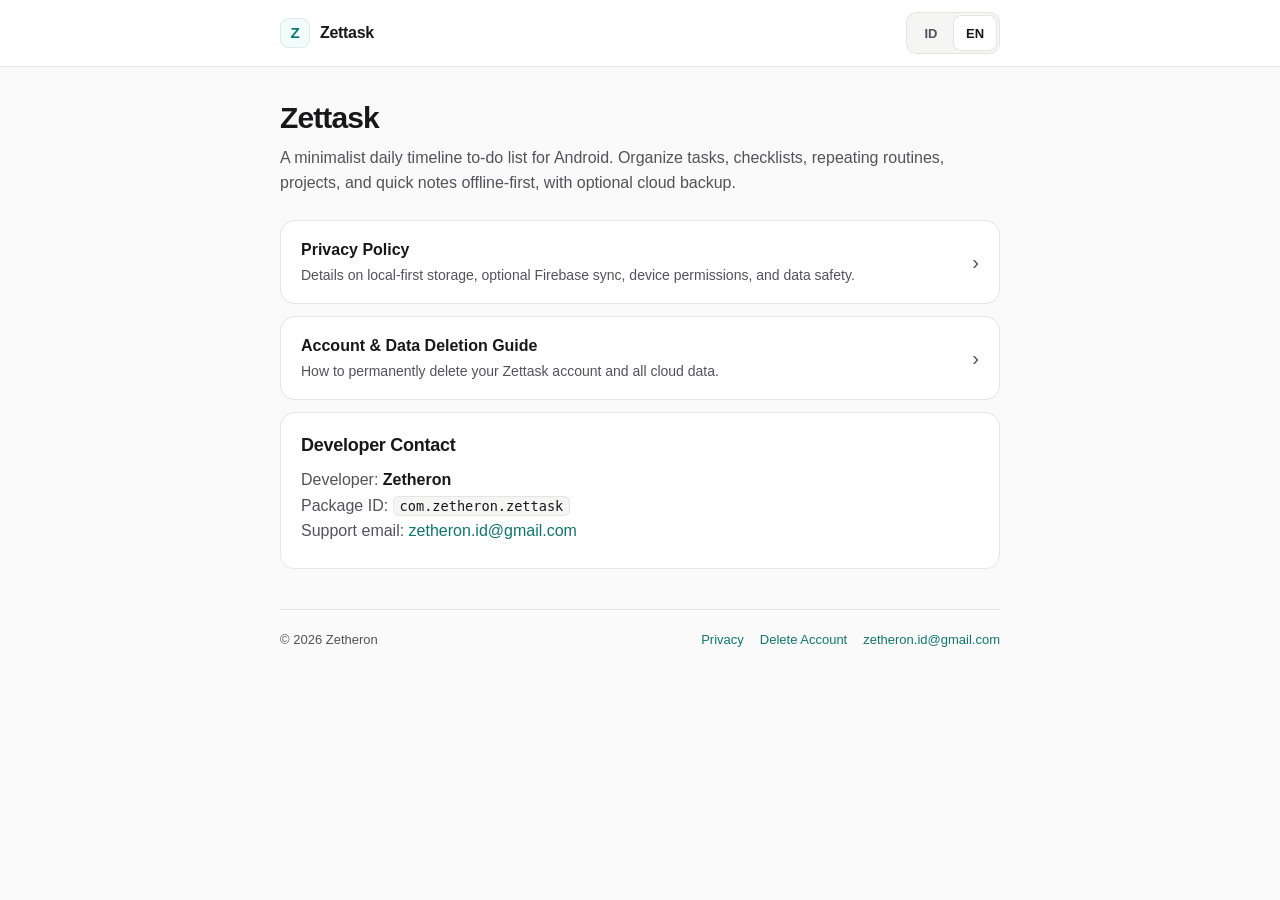
==== docs/index.html @ 87b90f9f "Release v1.0 Zettask" ====
<!DOCTYPE html>
<html lang="id" data-active-lang="id">
<head>
  <meta charset="UTF-8" />
  <meta name="viewport" content="width=device-width, initial-scale=1.0" />
  <title>Zettask — Zetheron</title>
  <meta name="description" content="Zettask by Zetheron: Minimalist daily timeline to-do list for Android. Privacy Policy and Account Deletion guide." />
  <link rel="stylesheet" href="./styles.css" />
</head>
<body>
  <header class="site-header">
    <div class="header-inner">
      <a class="brand" href="./index.html">
        <span class="brand-mark" aria-hidden="true">Z</span>
        <span>Zettask</span>
      </a>
      <div class="header-actions">
        <div class="lang-toggle" role="group" aria-label="Language">
          <button type="button" class="lang-btn" data-set-lang="id" aria-pressed="true">ID</button>
          <button type="button" class="lang-btn" data-set-lang="en" aria-pressed="false">EN</button>
        </div>
      </div>
    </div>
  </header>

  <main class="container">
    <section data-lang="id">
      <h1>Zettask</h1>
      <p class="lead">
        Aplikasi daftar tugas timeline harian yang ringkas untuk Android. Kelola jadwal, sub-tugas, rutinitas berulang, proyek, dan catatan secara offline-first, dengan cadangan cloud opsional.
      </p>

      <a class="card-link" href="./privacy-policy.html">
        <div>
          <div class="card-link-title">Kebijakan Privasi</div>
          <div class="card-link-desc">Penjelasan data lokal, akun opsional Firebase, izin perangkat, dan keamanan data.</div>
        </div>
        <span class="chevron" aria-hidden="true">&rsaquo;</span>
      </a>

      <a class="card-link" href="./delete-account.html">
        <div>
          <div class="card-link-title">Panduan Hapus Akun &amp; Data</div>
          <div class="card-link-desc">Cara menghapus akun Zettask beserta seluruh data cloud secara permanen.</div>
        </div>
        <span class="chevron" aria-hidden="true">&rsaquo;</span>
      </a>

      <div class="card">
        <h2 style="margin-top: 0;">Kontak Pengembang</h2>
        <p style="margin-bottom: 4px;">
          Pengembang: <strong>Zetheron</strong><br />
          Package ID: <code>com.zetheron.zettask</code><br />
          Email dukungan: <a href="mailto:zetheron.id@gmail.com">zetheron.id@gmail.com</a>
        </p>
      </div>
    </section>

    <section data-lang="en">
      <h1>Zettask</h1>
      <p class="lead">
        A minimalist daily timeline to-do list for Android. Organize tasks, checklists, repeating routines, projects, and quick notes offline-first, with optional cloud backup.
      </p>

      <a class="card-link" href="./privacy-policy.html">
        <div>
          <div class="card-link-title">Privacy Policy</div>
          <div class="card-link-desc">Details on local-first storage, optional Firebase sync, device permissions, and data safety.</div>
        </div>
        <span class="chevron" aria-hidden="true">&rsaquo;</span>
      </a>

      <a class="card-link" href="./delete-account.html">
        <div>
          <div class="card-link-title">Account &amp; Data Deletion Guide</div>
          <div class="card-link-desc">How to permanently delete your Zettask account and all cloud data.</div>
        </div>
        <span class="chevron" aria-hidden="true">&rsaquo;</span>
      </a>

      <div class="card">
        <h2 style="margin-top: 0;">Developer Contact</h2>
        <p style="margin-bottom: 4px;">
          Developer: <strong>Zetheron</strong><br />
          Package ID: <code>com.zetheron.zettask</code><br />
          Support email: <a href="mailto:zetheron.id@gmail.com">zetheron.id@gmail.com</a>
        </p>
      </div>
    </section>

    <footer class="site-footer">
      <span>&copy; 2026 Zetheron</span>
      <div class="footer-links">
        <a href="./privacy-policy.html"><span data-lang="id">Privasi</span><span data-lang="en">Privacy</span></a>
        <a href="./delete-account.html"><span data-lang="id">Hapus Akun</span><span data-lang="en">Delete Account</span></a>
        <a href="mailto:zetheron.id@gmail.com">zetheron.id@gmail.com</a>
      </div>
    </footer>
  </main>

  <script>
    (function () {
      var params = new URLSearchParams(window.location.search);
      var fromQuery = params.get('lang');
      var saved = null;
      try { saved = localStorage.getItem('zettask_docs_lang'); } catch (_) {}
      var browserIsEn = (navigator.language || '').toLowerCase().startsWith('en');
      var initial = (fromQuery === 'en' || fromQuery === 'id')
        ? fromQuery
        : (saved === 'en' || saved === 'id' ? saved : (browserIsEn ? 'en' : 'id'));

      function applyLang(lang) {
        document.documentElement.setAttribute('data-active-lang', lang);
        document.documentElement.setAttribute('lang', lang);
        document.querySelectorAll('[data-set-lang]').forEach(function (btn) {
          btn.setAttribute('aria-pressed', btn.getAttribute('data-set-lang') === lang ? 'true' : 'false');
        });
        try { localStorage.setItem('zettask_docs_lang', lang); } catch (_) {}
      }

      document.querySelectorAll('[data-set-lang]').forEach(function (btn) {
        btn.addEventListener('click', function () {
          applyLang(btn.getAttribute('data-set-lang'));
        });
      });

      applyLang(initial);
    })();
  </script>
</body>
</html>
---- docs/styles.css ----
:root {
  --bg: #FAFAFA;
  --surface: #FFFFFF;
  --surface-muted: #F5F5F4;
  --border: #E5E5E5;
  --text: #18181B;
  --text-secondary: #52525B;
  --accent: #0F766E;
  --accent-soft: #F0FDFA;
  --danger: #DC2626;
  --danger-soft: #FEF2F2;
  --radius: 14px;
}

@media (prefers-color-scheme: dark) {
  :root {
    --bg: #0A0A0A;
    --surface: #121212;
    --surface-muted: #18181B;
    --border: #27272A;
    --text: #FAFAFA;
    --text-secondary: #A1A1AA;
    --accent: #2DD4BF;
    --accent-soft: #042F2E;
    --danger: #F87171;
    --danger-soft: #2A1215;
  }
}

* {
  box-sizing: border-box;
}

html {
  font-size: 16px;
  -webkit-font-smoothing: antialiased;
}

body {
  margin: 0;
  background-color: var(--bg);
  color: var(--text);
  font-family: -apple-system, BlinkMacSystemFont, "Segoe UI", Roboto, "Helvetica Neue", Arial, sans-serif;
  line-height: 1.6;
}

a {
  color: var(--accent);
  text-decoration: none;
}

a:hover {
  text-decoration: underline;
}

.site-header {
  border-bottom: 1px solid var(--border);
  background-color: var(--surface);
  position: sticky;
  top: 0;
  z-index: 10;
}

.header-inner {
  max-width: 760px;
  margin: 0 auto;
  padding: 12px 20px;
  display: flex;
  align-items: center;
  justify-content: space-between;
  gap: 12px;
}

.brand {
  display: inline-flex;
  align-items: center;
  gap: 10px;
  color: var(--text);
  font-weight: 700;
  font-size: 1rem;
  letter-spacing: -0.02em;
}

.brand:hover {
  text-decoration: none;
}

.brand-mark {
  width: 30px;
  height: 30px;
  border-radius: 9px;
  background-color: var(--accent-soft);
  border: 1px solid var(--border);
  display: inline-flex;
  align-items: center;
  justify-content: center;
  color: var(--accent);
  font-weight: 800;
  font-size: 0.95rem;
}

.header-actions {
  display: flex;
  align-items: center;
  gap: 8px;
}

.lang-toggle {
  display: inline-flex;
  background-color: var(--surface-muted);
  border: 1px solid var(--border);
  border-radius: 10px;
  padding: 2px;
}

.lang-btn {
  min-width: 44px;
  min-height: 36px;
  border: 0;
  background: transparent;
  color: var(--text-secondary);
  font-size: 0.8125rem;
  font-weight: 600;
  border-radius: 8px;
  cursor: pointer;
  padding: 0 10px;
  transition: background-color 140ms ease, color 140ms ease;
}

.lang-btn[aria-pressed="true"] {
  background-color: var(--surface);
  color: var(--text);
  box-shadow: inset 0 0 0 1px var(--border);
}

.container {
  max-width: 760px;
  margin: 0 auto;
  padding: 32px 20px 64px;
}

.breadcrumb {
  display: inline-flex;
  align-items: center;
  gap: 6px;
  font-size: 0.875rem;
  color: var(--text-secondary);
  margin-bottom: 16px;
}

h1 {
  margin: 0 0 8px;
  font-size: 1.875rem;
  line-height: 1.25;
  letter-spacing: -0.03em;
  font-weight: 700;
}

h2 {
  margin: 28px 0 10px;
  font-size: 1.125rem;
  line-height: 1.35;
  letter-spacing: -0.015em;
  font-weight: 700;
}

p {
  margin: 0 0 12px;
  color: var(--text-secondary);
}

.lead {
  font-size: 1rem;
  color: var(--text-secondary);
  margin-bottom: 24px;
}

.meta-row {
  display: flex;
  flex-wrap: wrap;
  gap: 8px 16px;
  font-size: 0.8125rem;
  color: var(--text-secondary);
  margin-bottom: 24px;
  padding-bottom: 16px;
  border-bottom: 1px solid var(--border);
}

.card {
  background-color: var(--surface);
  border: 1px solid var(--border);
  border-radius: var(--radius);
  padding: 20px;
  margin-bottom: 14px;
}

.card-link {
  display: flex;
  align-items: center;
  justify-content: space-between;
  gap: 16px;
  min-height: 68px;
  background-color: var(--surface);
  border: 1px solid var(--border);
  border-radius: var(--radius);
  padding: 16px 20px;
  margin-bottom: 12px;
  color: var(--text);
  transition: border-color 140ms ease, background-color 140ms ease;
}

.card-link:hover {
  text-decoration: none;
  border-color: var(--accent);
}

.card-link-title {
  font-weight: 700;
  font-size: 1rem;
  margin-bottom: 2px;
}

.card-link-desc {
  font-size: 0.875rem;
  color: var(--text-secondary);
}

.chevron {
  color: var(--text-secondary);
  font-size: 1.25rem;
  flex-shrink: 0;
}

.notice {
  background-color: var(--surface-muted);
  border: 1px solid var(--border);
  border-radius: 12px;
  padding: 14px 16px;
  margin: 16px 0;
  font-size: 0.9rem;
  color: var(--text);
}

.notice-danger {
  background-color: var(--danger-soft);
  border-color: color-mix(in srgb, var(--danger) 35%, transparent);
}

ul,
ol {
  margin: 0 0 14px;
  padding-left: 20px;
  color: var(--text-secondary);
}

li {
  margin-bottom: 6px;
}

li strong,
p strong {
  color: var(--text);
}

code {
  font-family: ui-monospace, SFMono-Regular, Menlo, Monaco, Consolas, monospace;
  font-size: 0.85em;
  background-color: var(--surface-muted);
  border: 1px solid var(--border);
  padding: 1px 6px;
  border-radius: 6px;
  color: var(--text);
}

.table-wrap {
  overflow-x: auto;
  margin: 12px 0 16px;
  border: 1px solid var(--border);
  border-radius: 12px;
  background-color: var(--surface);
}

table {
  width: 100%;
  border-collapse: collapse;
  font-size: 0.875rem;
}

th,
td {
  text-align: left;
  padding: 12px 14px;
  border-bottom: 1px solid var(--border);
  vertical-align: top;
}

tr:last-child td {
  border-bottom: 0;
}

th {
  background-color: var(--surface-muted);
  color: var(--text);
  font-weight: 600;
}

td {
  color: var(--text-secondary);
}

.cta-button {
  display: inline-flex;
  align-items: center;
  justify-content: center;
  min-height: 48px;
  padding: 0 18px;
  border-radius: 12px;
  background-color: var(--accent);
  color: #FFFFFF;
  font-weight: 600;
  font-size: 0.9375rem;
}

@media (prefers-color-scheme: dark) {
  .cta-button {
    color: #0A0A0A;
  }
}

.cta-button:hover {
  text-decoration: none;
  opacity: 0.92;
}

.site-footer {
  margin-top: 40px;
  padding-top: 20px;
  border-top: 1px solid var(--border);
  font-size: 0.8125rem;
  color: var(--text-secondary);
  display: flex;
  flex-wrap: wrap;
  justify-content: space-between;
  gap: 8px 16px;
}

.footer-links {
  display: flex;
  gap: 16px;
}

[data-lang] {
  display: none;
}

html[data-active-lang="id"] [data-lang="id"],
html[data-active-lang="en"] [data-lang="en"] {
  display: block;
}

html[data-active-lang="id"] span[data-lang="id"],
html[data-active-lang="en"] span[data-lang="en"],
html[data-active-lang="id"] a[data-lang="id"],
html[data-active-lang="en"] a[data-lang="en"] {
  display: inline;
}

@media (max-width: 520px) {
  h1 {
    font-size: 1.55rem;
  }

  .container {
    padding: 24px 16px 48px;
  }
}
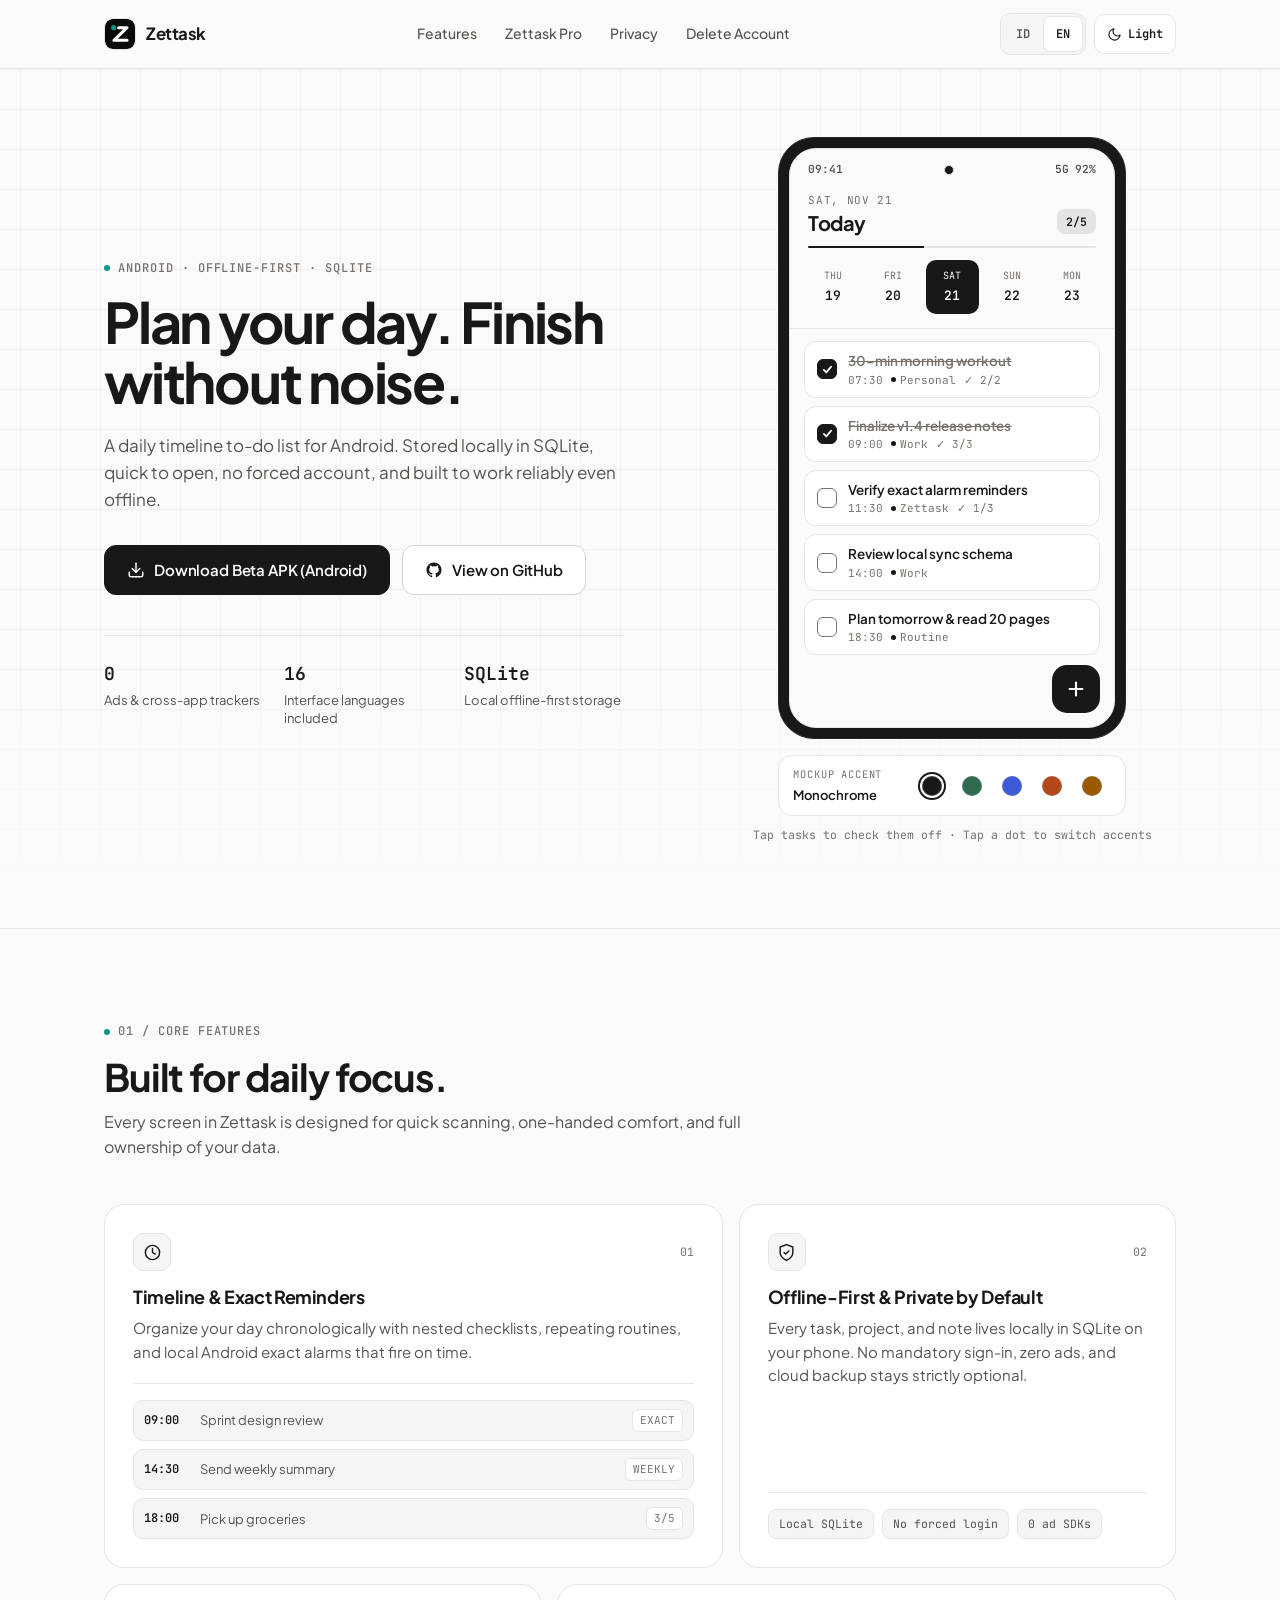
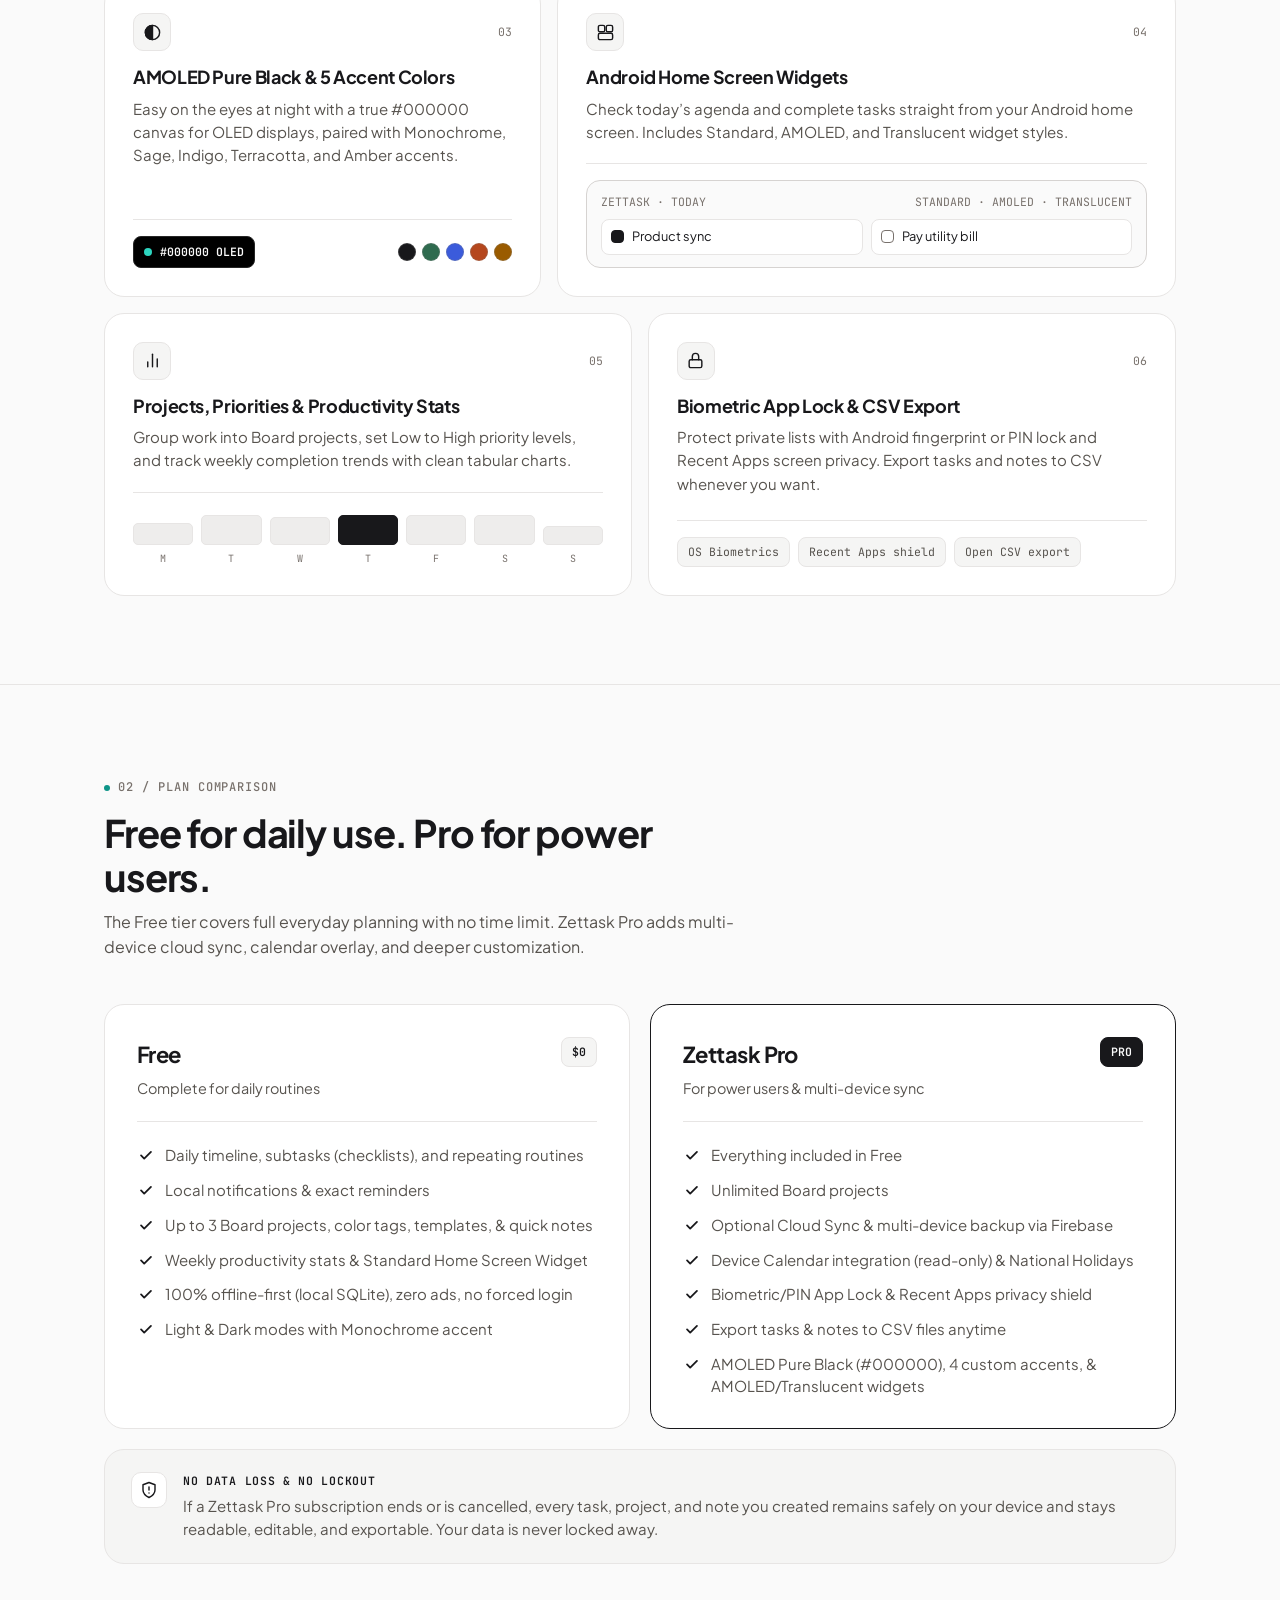
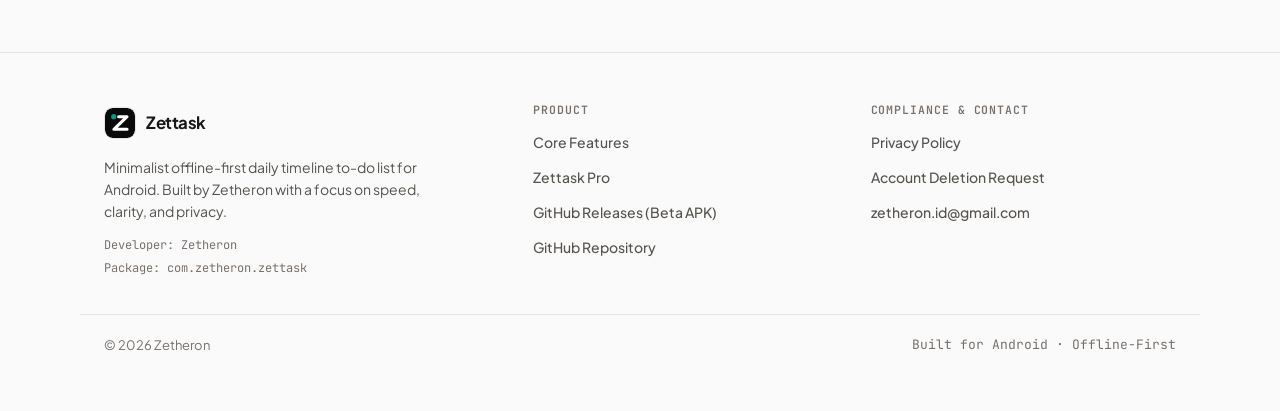
==== commit 54e8606a: "Docs: redesign Zettask GitHub Pages landing page" ====
--- a/docs/index.html
+++ b/docs/index.html
@@ -1,131 +1,629 @@
 <!DOCTYPE html>
-<html lang="id" data-active-lang="id">
+<html lang="id" data-active-lang="id" data-theme="light">
 <head>
   <meta charset="UTF-8" />
   <meta name="viewport" content="width=device-width, initial-scale=1.0" />
-  <title>Zettask — Zetheron</title>
-  <meta name="description" content="Zettask by Zetheron: Minimalist daily timeline to-do list for Android. Privacy Policy and Account Deletion guide." />
+  <title>Zettask · Daftar Tugas Timeline Harian untuk Android</title>
+  <meta name="description" content="Zettask oleh Zetheron: daftar tugas timeline harian offline-first untuk Android dengan SQLite lokal, pengingat tepat waktu, dan mode AMOLED Pure Black." />
+  <meta name="theme-color" content="#FAFAFA" />
+  <link rel="icon" type="image/svg+xml" href="data:image/svg+xml,%3Csvg xmlns='http://www.w3.org/2000/svg' viewBox='0 0 64 64'%3E%3Crect width='64' height='64' rx='16' fill='%230A0A0A'/%3E%3Ccircle cx='18.5' cy='18.5' r='5.5' fill='%230D9488'/%3E%3Cpath d='M29 18.5H47L19 45.5H47' stroke='%23FFFFFF' stroke-width='6.5' stroke-linecap='round' stroke-linejoin='round' fill='none'/%3E%3C/svg%3E" />
+  <link rel="preconnect" href="https://fonts.googleapis.com" />
+  <link rel="preconnect" href="https://fonts.gstatic.com" crossorigin />
+  <link href="https://fonts.googleapis.com/css2?family=JetBrains+Mono:wght@400;500;600&family=Plus+Jakarta+Sans:wght@400;500;600;700&display=swap" rel="stylesheet" />
+  <script>
+    (function () {
+      try {
+        var t = localStorage.getItem('zettask_docs_theme');
+        if (!t) t = window.matchMedia && window.matchMedia('(prefers-color-scheme: dark)').matches ? 'amoled' : 'light';
+        document.documentElement.setAttribute('data-theme', t === 'amoled' ? 'amoled' : 'light');
+      } catch (_) {}
+    })();
+  </script>
   <link rel="stylesheet" href="./styles.css" />
 </head>
-<body>
+<body
+  data-title-id="Zettask · Daftar Tugas Timeline Harian untuk Android"
+  data-title-en="Zettask · Minimalist Daily Timeline To-Do for Android"
+>
+  <a class="skip-link" href="#main-content">
+    <span data-lang="id">Lompat ke konten utama</span>
+    <span data-lang="en">Skip to main content</span>
+  </a>
+
   <header class="site-header">
     <div class="header-inner">
-      <a class="brand" href="./index.html">
-        <span class="brand-mark" aria-hidden="true">Z</span>
+      <a class="brand" href="./index.html" aria-label="Zettask Home">
+        <svg class="brand-logo" viewBox="0 0 64 64" fill="none" aria-hidden="true">
+          <rect width="64" height="64" rx="16" fill="#0A0A0A" />
+          <circle cx="18.5" cy="18.5" r="5.5" fill="#0D9488" />
+          <path d="M29 18.5H47L19 45.5H47" stroke="#FFFFFF" stroke-width="6.5" stroke-linecap="round" stroke-linejoin="round" />
+        </svg>
         <span>Zettask</span>
       </a>
-      <div class="header-actions">
+
+      <nav class="header-nav" aria-label="Primary navigation">
+        <a class="nav-link" href="#features">
+          <span data-lang="id">Fitur</span>
+          <span data-lang="en">Features</span>
+        </a>
+        <a class="nav-link" href="#pro">Zettask Pro</a>
+        <a class="nav-link" href="./privacy-policy.html">
+          <span data-lang="id">Privasi</span>
+          <span data-lang="en">Privacy</span>
+        </a>
+        <a class="nav-link" href="./delete-account.html">
+          <span data-lang="id">Hapus Akun</span>
+          <span data-lang="en">Delete Account</span>
+        </a>
+      </nav>
+
+      <div class="header-controls">
         <div class="lang-toggle" role="group" aria-label="Language">
           <button type="button" class="lang-btn" data-set-lang="id" aria-pressed="true">ID</button>
           <button type="button" class="lang-btn" data-set-lang="en" aria-pressed="false">EN</button>
         </div>
+        <button type="button" class="theme-btn" data-theme-toggle aria-pressed="false" aria-label="Ganti ke tema AMOLED Pure Black">
+          <svg class="theme-icon theme-icon-moon" viewBox="0 0 24 24" fill="none" stroke="currentColor" stroke-width="1.8" stroke-linecap="round" stroke-linejoin="round" aria-hidden="true">
+            <path d="M21 12.79A9 9 0 1 1 11.21 3a7 7 0 0 0 9.79 9.79z" />
+          </svg>
+          <svg class="theme-icon theme-icon-sun" viewBox="0 0 24 24" fill="none" stroke="currentColor" stroke-width="1.8" stroke-linecap="round" stroke-linejoin="round" aria-hidden="true">
+            <circle cx="12" cy="12" r="4" />
+            <path d="M12 2v2M12 20v2M4.93 4.93l1.41 1.41M17.66 17.66l1.41 1.41M2 12h2M20 12h2M6.34 17.66l-1.41 1.41M19.07 4.93l-1.41 1.41" />
+          </svg>
+          <span class="theme-label">Light</span>
+        </button>
       </div>
     </div>
   </header>
 
-  <main class="container">
-    <section data-lang="id">
-      <h1>Zettask</h1>
-      <p class="lead">
-        Aplikasi daftar tugas timeline harian yang ringkas untuk Android. Kelola jadwal, sub-tugas, rutinitas berulang, proyek, dan catatan secara offline-first, dengan cadangan cloud opsional.
-      </p>
-
-      <a class="card-link" href="./privacy-policy.html">
-        <div>
-          <div class="card-link-title">Kebijakan Privasi</div>
-          <div class="card-link-desc">Penjelasan data lokal, akun opsional Firebase, izin perangkat, dan keamanan data.</div>
-        </div>
-        <span class="chevron" aria-hidden="true">&rsaquo;</span>
-      </a>
-
-      <a class="card-link" href="./delete-account.html">
-        <div>
-          <div class="card-link-title">Panduan Hapus Akun &amp; Data</div>
-          <div class="card-link-desc">Cara menghapus akun Zettask beserta seluruh data cloud secara permanen.</div>
-        </div>
-        <span class="chevron" aria-hidden="true">&rsaquo;</span>
-      </a>
-
-      <div class="card">
-        <h2 style="margin-top: 0;">Kontak Pengembang</h2>
-        <p style="margin-bottom: 4px;">
-          Pengembang: <strong>Zetheron</strong><br />
-          Package ID: <code>com.zetheron.zettask</code><br />
-          Email dukungan: <a href="mailto:zetheron.id@gmail.com">zetheron.id@gmail.com</a>
-        </p>
+  <main id="main-content">
+    <!-- HERO SECTION -->
+    <section class="hero-band">
+      <div class="page-wrap">
+        <div class="hero-grid">
+          <div class="hero-copy">
+            <div class="kicker">
+              <span class="kicker-dot" aria-hidden="true"></span>
+              <span data-i18n="heroKicker">ANDROID · OFFLINE-FIRST · SQLITE</span>
+            </div>
+
+            <h1 class="hero-title" data-i18n="heroTitle">Catat hari Anda. Selesaikan tanpa distraksi.</h1>
+
+            <p class="hero-lead" data-i18n="heroLead">
+              Daftar tugas timeline harian yang ringkas untuk Android. Berjalan lokal di perangkat dengan SQLite, cepat dibuka, tanpa paksaan login, dan siap dipakai bahkan saat offline.
+            </p>
+
+            <div class="hero-actions">
+              <a
+                class="btn btn-primary"
+                href="https://github.com/Zetheron/Zettask/releases/latest"
+                target="_blank"
+                rel="noopener noreferrer"
+              >
+                <svg width="18" height="18" viewBox="0 0 24 24" fill="none" stroke="currentColor" stroke-width="2" stroke-linecap="round" stroke-linejoin="round" aria-hidden="true">
+                  <path d="M21 15v4a2 2 0 0 1-2 2H5a2 2 0 0 1-2-2v-4" />
+                  <polyline points="7 10 12 15 17 10" />
+                  <line x1="12" y1="15" x2="12" y2="3" />
+                </svg>
+                <span data-i18n="ctaDownload">Unduh APK Beta (Android)</span>
+              </a>
+
+              <a
+                class="btn btn-secondary"
+                href="https://github.com/Zetheron/Zettask"
+                target="_blank"
+                rel="noopener noreferrer"
+              >
+                <svg width="18" height="18" viewBox="0 0 24 24" fill="currentColor" aria-hidden="true">
+                  <path fill-rule="evenodd" clip-rule="evenodd" d="M12 2C6.477 2 2 6.484 2 12.017c0 4.425 2.865 8.18 6.839 9.504.5.092.682-.217.682-.483 0-.237-.008-.868-.013-1.703-2.782.605-3.369-1.343-3.369-1.343-.454-1.158-1.11-1.466-1.11-1.466-.908-.62.069-.608.069-.608 1.003.07 1.53 1.032 1.53 1.032.892 1.53 2.341 1.088 2.91.832.092-.647.35-1.088.636-1.338-2.22-.253-4.555-1.113-4.555-4.951 0-1.093.39-1.988 1.029-2.688-.103-.253-.446-1.272.098-2.65 0 0 .84-.27 2.75 1.026A9.564 9.564 0 0 1 12 6.844a9.59 9.59 0 0 1 2.504.337c1.909-1.296 2.747-1.027 2.747-1.027.546 1.379.202 2.398.1 2.651.64.7 1.028 1.595 1.028 2.688 0 3.848-2.339 4.695-4.566 4.943.359.309.678.92.678 1.855 0 1.338-.012 2.419-.012 2.747 0 .268.18.58.688.482A10.02 10.02 0 0 0 22 12.017C22 6.484 17.522 2 12 2z" />
+                </svg>
+                <span data-i18n="ctaGithub">Lihat di GitHub</span>
+              </a>
+            </div>
+
+            <div class="hero-specs">
+              <div>
+                <div class="spec-value">0</div>
+                <div class="spec-label" data-i18n="specAdsLabel">Iklan &amp; pelacak lintas aplikasi</div>
+              </div>
+              <div>
+                <div class="spec-value">16</div>
+                <div class="spec-label" data-i18n="specLangLabel">Bahasa antarmuka tersedia</div>
+              </div>
+              <div>
+                <div class="spec-value">SQLite</div>
+                <div class="spec-label" data-i18n="specDbLabel">Penyimpanan lokal offline-first</div>
+              </div>
+            </div>
+          </div>
+
+          <!-- INTERACTIVE CSS PHONE MOCKUP -->
+          <div class="phone-demo" data-mockup-accent="monochrome">
+            <div class="phone-frame" aria-label="Interactive Zettask Android preview">
+              <div class="phone-screen">
+                <div class="phone-statusbar" aria-hidden="true">
+                  <span>09:41</span>
+                  <span class="phone-camera"></span>
+                  <span class="phone-status-icons">
+                    <span>5G</span>
+                    <span>92%</span>
+                  </span>
+                </div>
+
+                <div class="phone-app-header">
+                  <div>
+                    <div class="phone-date-eyebrow" data-i18n="phoneDateEyebrow">SAB, 21 NOV</div>
+                    <div class="phone-day-title" data-i18n="phoneDayTitle">Hari Ini</div>
+                  </div>
+                  <div class="phone-progress-pill" id="mock-progress-pill" aria-live="polite">2/5</div>
+                </div>
+
+                <div class="phone-progress-track" aria-hidden="true">
+                  <div class="phone-progress-fill" id="mock-progress-fill"></div>
+                </div>
+
+                <div class="phone-date-strip" aria-hidden="true">
+                  <div class="date-chip">
+                    <span class="date-chip-day">THU</span>
+                    <span class="date-chip-num">19</span>
+                  </div>
+                  <div class="date-chip">
+                    <span class="date-chip-day">FRI</span>
+                    <span class="date-chip-num">20</span>
+                  </div>
+                  <div class="date-chip is-today">
+                    <span class="date-chip-day">SAT</span>
+                    <span class="date-chip-num">21</span>
+                  </div>
+                  <div class="date-chip">
+                    <span class="date-chip-day">SUN</span>
+                    <span class="date-chip-num">22</span>
+                  </div>
+                  <div class="date-chip">
+                    <span class="date-chip-day">MON</span>
+                    <span class="date-chip-num">23</span>
+                  </div>
+                </div>
+
+                <ul class="phone-timeline" id="mock-task-list" aria-label="Demo checklist"></ul>
+
+                <form class="mock-quick-add" id="mock-quick-add" hidden>
+                  <input
+                    id="mock-quick-input"
+                    class="mock-quick-input"
+                    type="text"
+                    maxlength="48"
+                    data-i18n-placeholder="phoneAddPlaceholder"
+                    placeholder="Tambah tugas demo..."
+                    autocomplete="off"
+                  />
+                  <button type="submit" class="mock-quick-submit" data-i18n="phoneAddBtn">Tambah</button>
+                </form>
+
+                <button
+                  type="button"
+                  id="mock-fab"
+                  class="phone-fab"
+                  aria-expanded="false"
+                  data-i18n-aria="phoneFabAria"
+                  aria-label="Tambah tugas demo baru"
+                >
+                  <svg width="22" height="22" viewBox="0 0 24 24" fill="none" stroke="currentColor" stroke-width="2.3" stroke-linecap="round" aria-hidden="true">
+                    <line x1="12" y1="5" x2="12" y2="19" />
+                    <line x1="5" y1="12" x2="19" y2="12" />
+                  </svg>
+                </button>
+              </div>
+            </div>
+
+            <div class="accent-dock" role="group" aria-label="Accent color preview">
+              <div class="accent-dock-info">
+                <span class="accent-dock-label" data-i18n="phoneAccentLabel">AKSEN MOCKUP</span>
+                <span class="accent-dock-name" id="mock-accent-name">Monochrome</span>
+              </div>
+              <div class="accent-swatches">
+                <button type="button" class="swatch-btn" data-set-accent="monochrome" aria-pressed="true" aria-label="Monochrome">
+                  <span class="swatch-dot" data-swatch="monochrome"></span>
+                </button>
+                <button type="button" class="swatch-btn" data-set-accent="sage" aria-pressed="false" aria-label="Sage">
+                  <span class="swatch-dot" data-swatch="sage"></span>
+                </button>
+                <button type="button" class="swatch-btn" data-set-accent="indigo" aria-pressed="false" aria-label="Indigo">
+                  <span class="swatch-dot" data-swatch="indigo"></span>
+                </button>
+                <button type="button" class="swatch-btn" data-set-accent="terracotta" aria-pressed="false" aria-label="Terracotta">
+                  <span class="swatch-dot" data-swatch="terracotta"></span>
+                </button>
+                <button type="button" class="swatch-btn" data-set-accent="amber" aria-pressed="false" aria-label="Amber">
+                  <span class="swatch-dot" data-swatch="amber"></span>
+                </button>
+              </div>
+            </div>
+
+            <div class="demo-hint" data-i18n="phoneHint">
+              Ketuk tugas untuk mencentang · Klik titik aksen untuk ganti warna
+            </div>
+          </div>
+        </div>
       </div>
     </section>
 
-    <section data-lang="en">
-      <h1>Zettask</h1>
-      <p class="lead">
-        A minimalist daily timeline to-do list for Android. Organize tasks, checklists, repeating routines, projects, and quick notes offline-first, with optional cloud backup.
-      </p>
-
-      <a class="card-link" href="./privacy-policy.html">
-        <div>
-          <div class="card-link-title">Privacy Policy</div>
-          <div class="card-link-desc">Details on local-first storage, optional Firebase sync, device permissions, and data safety.</div>
-        </div>
-        <span class="chevron" aria-hidden="true">&rsaquo;</span>
-      </a>
-
-      <a class="card-link" href="./delete-account.html">
-        <div>
-          <div class="card-link-title">Account &amp; Data Deletion Guide</div>
-          <div class="card-link-desc">How to permanently delete your Zettask account and all cloud data.</div>
-        </div>
-        <span class="chevron" aria-hidden="true">&rsaquo;</span>
-      </a>
-
-      <div class="card">
-        <h2 style="margin-top: 0;">Developer Contact</h2>
-        <p style="margin-bottom: 4px;">
-          Developer: <strong>Zetheron</strong><br />
-          Package ID: <code>com.zetheron.zettask</code><br />
-          Support email: <a href="mailto:zetheron.id@gmail.com">zetheron.id@gmail.com</a>
-        </p>
+    <!-- BENTO GRID: 6 CORE FEATURES -->
+    <section class="section" id="features">
+      <div class="page-wrap">
+        <div class="section-header" data-reveal>
+          <div class="kicker">
+            <span class="kicker-dot" aria-hidden="true"></span>
+            <span data-i18n="featuresKicker">01 / FITUR UTAMA</span>
+          </div>
+          <h2 class="section-title" data-i18n="featuresTitle">Dirancang untuk ritme harian.</h2>
+          <p class="section-subtitle" data-i18n="featuresSubtitle">
+            Setiap bagian Zettask dibuat cepat dibaca, nyaman dijangkau satu tangan, dan menjaga data tetap di kendali Anda.
+          </p>
+        </div>
+
+        <div class="bento-grid">
+          <!-- 01 Timeline & Reminders -->
+          <article class="bento-card bento-span-7" data-reveal>
+            <div>
+              <div class="bento-top">
+                <span class="bento-icon" aria-hidden="true">
+                  <svg width="19" height="19" viewBox="0 0 24 24" fill="none" stroke="currentColor" stroke-width="1.8" stroke-linecap="round" stroke-linejoin="round">
+                    <circle cx="12" cy="12" r="9" />
+                    <polyline points="12 7 12 12 15.5 14" />
+                  </svg>
+                </span>
+                <span class="bento-index">01</span>
+              </div>
+              <h3 class="bento-title" data-i18n="feat1Title">Timeline &amp; Pengingat Tepat Waktu</h3>
+              <p class="bento-desc" data-i18n="feat1Desc">
+                Susun tugas harian secara kronologis lengkap dengan checklist sub-tugas, rutinitas berulang, dan alarm lokal Android yang berbunyi tepat waktu.
+              </p>
+            </div>
+            <div class="bento-visual" aria-hidden="true">
+              <div class="mini-timeline">
+                <div class="mini-timeline-row">
+                  <span class="mini-time">09:00</span>
+                  <span class="mini-task-name" data-i18n="feat1Item1">Review desain sprint</span>
+                  <span class="mini-alarm-tag">EXACT</span>
+                </div>
+                <div class="mini-timeline-row">
+                  <span class="mini-time">14:30</span>
+                  <span class="mini-task-name" data-i18n="feat1Item2">Kirim ringkasan mingguan</span>
+                  <span class="mini-alarm-tag">WEEKLY</span>
+                </div>
+                <div class="mini-timeline-row">
+                  <span class="mini-time">18:00</span>
+                  <span class="mini-task-name" data-i18n="feat1Item3">Belanja kebutuhan rumah</span>
+                  <span class="mini-alarm-tag">3/5</span>
+                </div>
+              </div>
+            </div>
+          </article>
+
+          <!-- 02 Offline-First & Privacy -->
+          <article class="bento-card bento-span-5" data-reveal>
+            <div>
+              <div class="bento-top">
+                <span class="bento-icon" aria-hidden="true">
+                  <svg width="19" height="19" viewBox="0 0 24 24" fill="none" stroke="currentColor" stroke-width="1.8" stroke-linecap="round" stroke-linejoin="round">
+                    <path d="M12 22s8-4 8-10V5l-8-3-8 3v7c0 6 8 10 8 10z" />
+                    <polyline points="9 12 11 14 15 10" />
+                  </svg>
+                </span>
+                <span class="bento-index">02</span>
+              </div>
+              <h3 class="bento-title" data-i18n="feat2Title">Offline-First &amp; Privasi Terjaga</h3>
+              <p class="bento-desc" data-i18n="feat2Desc">
+                Seluruh tugas, proyek, dan catatan disimpan lokal di SQLite perangkat. Tidak wajib membuat akun, tanpa iklan, dan sinkronisasi cloud sepenuhnya opsional.
+              </p>
+            </div>
+            <div class="bento-visual">
+              <div class="mini-sqlite-strip">
+                <span class="mini-pill" data-i18n="feat2Pill1">SQLite lokal</span>
+                <span class="mini-pill" data-i18n="feat2Pill2">Tanpa wajib login</span>
+                <span class="mini-pill" data-i18n="feat2Pill3">0 SDK iklan</span>
+              </div>
+            </div>
+          </article>
+
+          <!-- 03 AMOLED Pure Black & 5 Accents -->
+          <article class="bento-card bento-span-5" data-reveal>
+            <div>
+              <div class="bento-top">
+                <span class="bento-icon" aria-hidden="true">
+                  <svg width="19" height="19" viewBox="0 0 24 24" fill="none" stroke="currentColor" stroke-width="1.8" stroke-linecap="round" stroke-linejoin="round">
+                    <circle cx="12" cy="12" r="9" />
+                    <path d="M12 3a9 9 0 0 0 0 18z" fill="currentColor" />
+                  </svg>
+                </span>
+                <span class="bento-index">03</span>
+              </div>
+              <h3 class="bento-title" data-i18n="feat3Title">AMOLED Pure Black &amp; 5 Warna Aksen</h3>
+              <p class="bento-desc" data-i18n="feat3Desc">
+                Nyaman dipakai malam hari dengan kanvas hitam murni #000000 yang hemat daya layar OLED, dipadukan dengan Monochrome, Sage, Indigo, Terracotta, dan Amber.
+              </p>
+            </div>
+            <div class="bento-visual">
+              <div class="mini-palette-row">
+                <span class="mini-amoled-chip">
+                  <span class="mini-amoled-dot" aria-hidden="true"></span>
+                  #000000 OLED
+                </span>
+                <span class="mini-swatch-strip" aria-hidden="true">
+                  <span class="mini-swatch" style="background-color:#18181B;"></span>
+                  <span class="mini-swatch" style="background-color:#2F6B4F;"></span>
+                  <span class="mini-swatch" style="background-color:#3B5BDB;"></span>
+                  <span class="mini-swatch" style="background-color:#B5471D;"></span>
+                  <span class="mini-swatch" style="background-color:#9A5B00;"></span>
+                </span>
+              </div>
+            </div>
+          </article>
+
+          <!-- 04 Android Home Screen Widget -->
+          <article class="bento-card bento-span-7" data-reveal>
+            <div>
+              <div class="bento-top">
+                <span class="bento-icon" aria-hidden="true">
+                  <svg width="19" height="19" viewBox="0 0 24 24" fill="none" stroke="currentColor" stroke-width="1.8" stroke-linecap="round" stroke-linejoin="round">
+                    <rect x="3" y="3" width="8" height="8" rx="2" />
+                    <rect x="13" y="3" width="8" height="8" rx="2" />
+                    <rect x="3" y="13" width="18" height="8" rx="2" />
+                  </svg>
+                </span>
+                <span class="bento-index">04</span>
+              </div>
+              <h3 class="bento-title" data-i18n="feat4Title">Home Screen Widget Android</h3>
+              <p class="bento-desc" data-i18n="feat4Desc">
+                Pantau dan centang agenda hari ini langsung dari layar beranda Android tanpa membuka aplikasi. Tersedia dalam gaya Standar, AMOLED, dan Transparan.
+              </p>
+            </div>
+            <div class="bento-visual" aria-hidden="true">
+              <div class="mini-widget-box">
+                <div class="mini-widget-head">
+                  <span data-i18n="feat4WidgetHeader">ZETTASK · HARI INI</span>
+                  <span>STANDARD · AMOLED · TRANSLUCENT</span>
+                </div>
+                <div class="mini-widget-lines">
+                  <div class="mini-widget-item">
+                    <span class="mini-check is-done"></span>
+                    <span data-i18n="feat4WidgetTask1">Rapat produk</span>
+                  </div>
+                  <div class="mini-widget-item">
+                    <span class="mini-check"></span>
+                    <span data-i18n="feat4WidgetTask2">Bayar tagihan listrik</span>
+                  </div>
+                </div>
+              </div>
+            </div>
+          </article>
+
+          <!-- 05 Projects, Priorities & Productivity Stats -->
+          <article class="bento-card bento-span-6" data-reveal>
+            <div>
+              <div class="bento-top">
+                <span class="bento-icon" aria-hidden="true">
+                  <svg width="19" height="19" viewBox="0 0 24 24" fill="none" stroke="currentColor" stroke-width="1.8" stroke-linecap="round" stroke-linejoin="round">
+                    <line x1="18" y1="20" x2="18" y2="10" />
+                    <line x1="12" y1="20" x2="12" y2="4" />
+                    <line x1="6" y1="20" x2="6" y2="14" />
+                  </svg>
+                </span>
+                <span class="bento-index">05</span>
+              </div>
+              <h3 class="bento-title" data-i18n="feat5Title">Proyek, Prioritas &amp; Statistik Produktivitas</h3>
+              <p class="bento-desc" data-i18n="feat5Desc">
+                Kelompokkan tugas ke dalam proyek di Board, tandai prioritas Rendah hingga Tinggi, dan pantau konsistensi mingguan lewat grafik ringkas.
+              </p>
+            </div>
+            <div class="bento-visual" aria-hidden="true">
+              <div class="mini-bars">
+                <div class="mini-bar-col"><span class="mini-bar" style="height:42%;"></span><span class="mini-bar-day">M</span></div>
+                <div class="mini-bar-col"><span class="mini-bar" style="height:68%;"></span><span class="mini-bar-day">T</span></div>
+                <div class="mini-bar-col"><span class="mini-bar" style="height:54%;"></span><span class="mini-bar-day">W</span></div>
+                <div class="mini-bar-col"><span class="mini-bar is-peak" style="height:92%;"></span><span class="mini-bar-day">T</span></div>
+                <div class="mini-bar-col"><span class="mini-bar" style="height:76%;"></span><span class="mini-bar-day">F</span></div>
+                <div class="mini-bar-col"><span class="mini-bar" style="height:60%;"></span><span class="mini-bar-day">S</span></div>
+                <div class="mini-bar-col"><span class="mini-bar" style="height:36%;"></span><span class="mini-bar-day">S</span></div>
+              </div>
+            </div>
+          </article>
+
+          <!-- 06 Biometric Lock & CSV Export -->
+          <article class="bento-card bento-span-6" data-reveal>
+            <div>
+              <div class="bento-top">
+                <span class="bento-icon" aria-hidden="true">
+                  <svg width="19" height="19" viewBox="0 0 24 24" fill="none" stroke="currentColor" stroke-width="1.8" stroke-linecap="round" stroke-linejoin="round">
+                    <rect x="4" y="11" width="16" height="10" rx="2" />
+                    <path d="M8 11V7a4 4 0 0 1 8 0v4" />
+                  </svg>
+                </span>
+                <span class="bento-index">06</span>
+              </div>
+              <h3 class="bento-title" data-i18n="feat6Title">Kunci Biometrik &amp; Ekspor CSV</h3>
+              <p class="bento-desc" data-i18n="feat6Desc">
+                Lindungi catatan dengan sidik jari atau PIN bawaan Android serta sensor layar Recent Apps. Ekspor tugas dan catatan ke berkas CSV kapan saja.
+              </p>
+            </div>
+            <div class="bento-visual">
+              <div class="mini-sqlite-strip">
+                <span class="mini-pill" data-i18n="feat6Pill1">Biometrik OS</span>
+                <span class="mini-pill" data-i18n="feat6Pill2">Privasi Recent Apps</span>
+                <span class="mini-pill" data-i18n="feat6Pill3">Ekspor CSV terbuka</span>
+              </div>
+            </div>
+          </article>
+        </div>
       </div>
     </section>
 
-    <footer class="site-footer">
+    <!-- FREE VS ZETTASK PRO -->
+    <section class="section" id="pro">
+      <div class="page-wrap">
+        <div class="section-header" data-reveal>
+          <div class="kicker">
+            <span class="kicker-dot" aria-hidden="true"></span>
+            <span data-i18n="proKicker">02 / PERBANDINGAN PAKET</span>
+          </div>
+          <h2 class="section-title" data-i18n="proTitle">Gratis untuk harian. Pro untuk kontrol penuh.</h2>
+          <p class="section-subtitle" data-i18n="proSubtitle">
+            Versi Gratis sudah lengkap dipakai setiap hari tanpa batas waktu. Zettask Pro hadir bagi pengguna yang butuh sinkronisasi lintas perangkat dan kustomisasi lanjutan.
+          </p>
+        </div>
+
+        <div class="compare-grid">
+          <div class="plan-card" data-reveal>
+            <div class="plan-head">
+              <div>
+                <h3 class="plan-name" data-i18n="freeName">Gratis</h3>
+                <p class="plan-tagline" data-i18n="freeTagline">Lengkap untuk rutinitas harian</p>
+              </div>
+              <span class="plan-badge" data-i18n="freeBadge">Rp 0</span>
+            </div>
+            <ul class="plan-list">
+              <li>
+                <svg class="plan-check" viewBox="0 0 20 20" fill="none" stroke="currentColor" stroke-width="2" stroke-linecap="round" stroke-linejoin="round" aria-hidden="true"><path d="M4.5 10.5L8 14L15.5 6.5" /></svg>
+                <span data-i18n="freeItem1">Timeline harian, sub-tugas (checklist), dan tugas berulang</span>
+              </li>
+              <li>
+                <svg class="plan-check" viewBox="0 0 20 20" fill="none" stroke="currentColor" stroke-width="2" stroke-linecap="round" stroke-linejoin="round" aria-hidden="true"><path d="M4.5 10.5L8 14L15.5 6.5" /></svg>
+                <span data-i18n="freeItem2">Pengingat lokal &amp; alarm tepat waktu</span>
+              </li>
+              <li>
+                <svg class="plan-check" viewBox="0 0 20 20" fill="none" stroke="currentColor" stroke-width="2" stroke-linecap="round" stroke-linejoin="round" aria-hidden="true"><path d="M4.5 10.5L8 14L15.5 6.5" /></svg>
+                <span data-i18n="freeItem3">Hingga 3 proyek di Board, tag warna, template, &amp; catatan cepat</span>
+              </li>
+              <li>
+                <svg class="plan-check" viewBox="0 0 20 20" fill="none" stroke="currentColor" stroke-width="2" stroke-linecap="round" stroke-linejoin="round" aria-hidden="true"><path d="M4.5 10.5L8 14L15.5 6.5" /></svg>
+                <span data-i18n="freeItem4">Statistik produktivitas mingguan &amp; Home Screen Widget standar</span>
+              </li>
+              <li>
+                <svg class="plan-check" viewBox="0 0 20 20" fill="none" stroke="currentColor" stroke-width="2" stroke-linecap="round" stroke-linejoin="round" aria-hidden="true"><path d="M4.5 10.5L8 14L15.5 6.5" /></svg>
+                <span data-i18n="freeItem5">100% offline-first (SQLite lokal) tanpa iklan dan tanpa paksaan login</span>
+              </li>
+              <li>
+                <svg class="plan-check" viewBox="0 0 20 20" fill="none" stroke="currentColor" stroke-width="2" stroke-linecap="round" stroke-linejoin="round" aria-hidden="true"><path d="M4.5 10.5L8 14L15.5 6.5" /></svg>
+                <span data-i18n="freeItem6">Mode Terang &amp; Gelap dengan aksen Monochrome</span>
+              </li>
+            </ul>
+          </div>
+
+          <div class="plan-card is-pro" data-reveal>
+            <div class="plan-head">
+              <div>
+                <h3 class="plan-name" data-i18n="proName">Zettask Pro</h3>
+                <p class="plan-tagline" data-i18n="proTagline">Untuk power user &amp; multi-perangkat</p>
+              </div>
+              <span class="plan-badge" data-i18n="proBadge">PRO</span>
+            </div>
+            <ul class="plan-list">
+              <li>
+                <svg class="plan-check" viewBox="0 0 20 20" fill="none" stroke="currentColor" stroke-width="2" stroke-linecap="round" stroke-linejoin="round" aria-hidden="true"><path d="M4.5 10.5L8 14L15.5 6.5" /></svg>
+                <span data-i18n="proItem1">Semua fitur pada paket Gratis</span>
+              </li>
+              <li>
+                <svg class="plan-check" viewBox="0 0 20 20" fill="none" stroke="currentColor" stroke-width="2" stroke-linecap="round" stroke-linejoin="round" aria-hidden="true"><path d="M4.5 10.5L8 14L15.5 6.5" /></svg>
+                <span data-i18n="proItem2">Proyek tanpa batas di Board</span>
+              </li>
+              <li>
+                <svg class="plan-check" viewBox="0 0 20 20" fill="none" stroke="currentColor" stroke-width="2" stroke-linecap="round" stroke-linejoin="round" aria-hidden="true"><path d="M4.5 10.5L8 14L15.5 6.5" /></svg>
+                <span data-i18n="proItem3">Sinkronisasi Cloud &amp; cadangan multi-perangkat (opsional via Firebase)</span>
+              </li>
+              <li>
+                <svg class="plan-check" viewBox="0 0 20 20" fill="none" stroke="currentColor" stroke-width="2" stroke-linecap="round" stroke-linejoin="round" aria-hidden="true"><path d="M4.5 10.5L8 14L15.5 6.5" /></svg>
+                <span data-i18n="proItem4">Integrasi Kalender Perangkat (read-only) &amp; Hari Libur Nasional</span>
+              </li>
+              <li>
+                <svg class="plan-check" viewBox="0 0 20 20" fill="none" stroke="currentColor" stroke-width="2" stroke-linecap="round" stroke-linejoin="round" aria-hidden="true"><path d="M4.5 10.5L8 14L15.5 6.5" /></svg>
+                <span data-i18n="proItem5">Kunci Aplikasi Biometrik/PIN &amp; privasi layar Recent Apps</span>
+              </li>
+              <li>
+                <svg class="plan-check" viewBox="0 0 20 20" fill="none" stroke="currentColor" stroke-width="2" stroke-linecap="round" stroke-linejoin="round" aria-hidden="true"><path d="M4.5 10.5L8 14L15.5 6.5" /></svg>
+                <span data-i18n="proItem6">Ekspor tugas &amp; catatan ke berkas CSV kapan saja</span>
+              </li>
+              <li>
+                <svg class="plan-check" viewBox="0 0 20 20" fill="none" stroke="currentColor" stroke-width="2" stroke-linecap="round" stroke-linejoin="round" aria-hidden="true"><path d="M4.5 10.5L8 14L15.5 6.5" /></svg>
+                <span data-i18n="proItem7">Tema AMOLED Pure Black (#000000), 4 aksen kustom, &amp; gaya Widget AMOLED/Transparan</span>
+              </li>
+            </ul>
+          </div>
+        </div>
+
+        <div class="guarantee-box" data-reveal>
+          <span class="guarantee-icon" aria-hidden="true">
+            <svg width="18" height="18" viewBox="0 0 24 24" fill="none" stroke="currentColor" stroke-width="1.9" stroke-linecap="round" stroke-linejoin="round">
+              <path d="M12 22s8-4 8-10V5l-8-3-8 3v7c0 6 8 10 8 10z" />
+              <line x1="12" y1="8" x2="12" y2="12" />
+              <line x1="12" y1="16" x2="12.01" y2="16" />
+            </svg>
+          </span>
+          <div>
+            <div class="guarantee-label" data-i18n="guaranteeLabel">NO DATA LOSS &amp; NO LOCKOUT</div>
+            <p class="guarantee-text" data-i18n="guaranteeText">
+              Jika langganan Zettask Pro berakhir atau dibatalkan, seluruh tugas, proyek, dan catatan yang sudah Anda buat tetap tersimpan aman di perangkat dan selalu bisa dibuka, diedit, atau dihapus. Tidak ada data yang dikunci atau dihapus.
+            </p>
+          </div>
+        </div>
+      </div>
+    </section>
+  </main>
+
+  <footer class="site-footer">
+    <div class="footer-grid">
+      <div>
+        <a class="brand" href="./index.html">
+          <svg class="brand-logo" viewBox="0 0 64 64" fill="none" aria-hidden="true">
+            <rect width="64" height="64" rx="16" fill="#0A0A0A" />
+            <circle cx="18.5" cy="18.5" r="5.5" fill="#0D9488" />
+            <path d="M29 18.5H47L19 45.5H47" stroke="#FFFFFF" stroke-width="6.5" stroke-linecap="round" stroke-linejoin="round" />
+          </svg>
+          <span>Zettask</span>
+        </a>
+        <p class="footer-brand-desc" data-i18n="footerDesc">
+          Aplikasi daftar tugas timeline harian offline-first untuk Android. Dibangun oleh Zetheron dengan fokus pada kecepatan, kejelasan, dan privasi.
+        </p>
+        <div class="footer-meta">
+          <span>Developer: Zetheron</span>
+          <span>Package: com.zetheron.zettask</span>
+        </div>
+      </div>
+
+      <div>
+        <h3 class="footer-col-title" data-i18n="footerColProduct">Produk</h3>
+        <ul class="footer-list">
+          <li><a href="#features"><span data-lang="id">Fitur Utama</span><span data-lang="en">Core Features</span></a></li>
+          <li><a href="#pro">Zettask Pro</a></li>
+          <li>
+            <a href="https://github.com/Zetheron/Zettask/releases/latest" target="_blank" rel="noopener noreferrer" data-i18n="footerLinkReleases">
+              GitHub Releases (APK Beta)
+            </a>
+          </li>
+          <li>
+            <a href="https://github.com/Zetheron/Zettask" target="_blank" rel="noopener noreferrer" data-i18n="footerLinkRepo">
+              Repositori GitHub
+            </a>
+          </li>
+        </ul>
+      </div>
+
+      <div>
+        <h3 class="footer-col-title" data-i18n="footerColLegal">Kepatuhan &amp; Kontak</h3>
+        <ul class="footer-list">
+          <li><a href="./privacy-policy.html" data-i18n="footerLinkPrivacy">Kebijakan Privasi</a></li>
+          <li><a href="./delete-account.html" data-i18n="footerLinkDelete">Permintaan Hapus Akun</a></li>
+          <li><a href="mailto:zetheron.id@gmail.com">zetheron.id@gmail.com</a></li>
+        </ul>
+      </div>
+    </div>
+
+    <div class="footer-bottom">
       <span>&copy; 2026 Zetheron</span>
-      <div class="footer-links">
-        <a href="./privacy-policy.html"><span data-lang="id">Privasi</span><span data-lang="en">Privacy</span></a>
-        <a href="./delete-account.html"><span data-lang="id">Hapus Akun</span><span data-lang="en">Delete Account</span></a>
-        <a href="mailto:zetheron.id@gmail.com">zetheron.id@gmail.com</a>
-      </div>
-    </footer>
-  </main>
-
-  <script>
-    (function () {
-      var params = new URLSearchParams(window.location.search);
-      var fromQuery = params.get('lang');
-      var saved = null;
-      try { saved = localStorage.getItem('zettask_docs_lang'); } catch (_) {}
-      var browserIsEn = (navigator.language || '').toLowerCase().startsWith('en');
-      var initial = (fromQuery === 'en' || fromQuery === 'id')
-        ? fromQuery
-        : (saved === 'en' || saved === 'id' ? saved : (browserIsEn ? 'en' : 'id'));
-
-      function applyLang(lang) {
-        document.documentElement.setAttribute('data-active-lang', lang);
-        document.documentElement.setAttribute('lang', lang);
-        document.querySelectorAll('[data-set-lang]').forEach(function (btn) {
-          btn.setAttribute('aria-pressed', btn.getAttribute('data-set-lang') === lang ? 'true' : 'false');
-        });
-        try { localStorage.setItem('zettask_docs_lang', lang); } catch (_) {}
-      }
-
-      document.querySelectorAll('[data-set-lang]').forEach(function (btn) {
-        btn.addEventListener('click', function () {
-          applyLang(btn.getAttribute('data-set-lang'));
-        });
-      });
-
-      applyLang(initial);
-    })();
-  </script>
+      <span class="mono" data-i18n="footerBottomRight">Dibangun untuk Android · Offline-First</span>
+    </div>
+  </footer>
+
+  <script src="./script.js" defer></script>
 </body>
 </html>
--- a/docs/styles.css
+++ b/docs/styles.css
@@ -2,73 +2,229 @@
   --bg: #FAFAFA;
   --surface: #FFFFFF;
   --surface-muted: #F5F5F4;
-  --border: #E5E5E5;
+  --surface-subtle: #EEEDEC;
+  --border: #E7E5E4;
+  --border-strong: #D6D3D1;
   --text: #18181B;
-  --text-secondary: #52525B;
-  --accent: #0F766E;
-  --accent-soft: #F0FDFA;
+  --text-secondary: #57534E;
+  --text-muted: #78716C;
+  --accent: #18181B;
+  --accent-fg: #FAFAFA;
+  --accent-soft: #F4F4F5;
+  --link: #0F766E;
+  --brand-dot: #0D9488;
   --danger: #DC2626;
   --danger-soft: #FEF2F2;
+  --grid-line: rgba(24, 24, 27, 0.045);
+  --header-bg: rgba(250, 250, 250, 0.88);
+  --phone-bezel: #18181B;
+  --phone-bezel-border: #27272A;
+  --radius-sm: 8px;
   --radius: 14px;
-}
-
-@media (prefers-color-scheme: dark) {
-  :root {
-    --bg: #0A0A0A;
-    --surface: #121212;
-    --surface-muted: #18181B;
-    --border: #27272A;
-    --text: #FAFAFA;
-    --text-secondary: #A1A1AA;
-    --accent: #2DD4BF;
-    --accent-soft: #042F2E;
-    --danger: #F87171;
-    --danger-soft: #2A1215;
-  }
-}
-
-* {
+  --radius-lg: 20px;
+  --font-sans: "Plus Jakarta Sans", -apple-system, BlinkMacSystemFont, "Segoe UI", Roboto, "Helvetica Neue", Arial, sans-serif;
+  --font-mono: "JetBrains Mono", ui-monospace, SFMono-Regular, Menlo, Monaco, Consolas, monospace;
+}
+
+html[data-theme="amoled"] {
+  --bg: #000000;
+  --surface: #0A0A0A;
+  --surface-muted: #141414;
+  --surface-subtle: #1A1A1A;
+  --border: #1E1E1E;
+  --border-strong: #2E2E2E;
+  --text: #FAFAFA;
+  --text-secondary: #A3A3A3;
+  --text-muted: #737373;
+  --accent: #FAFAFA;
+  --accent-fg: #000000;
+  --accent-soft: #18181B;
+  --link: #2DD4BF;
+  --brand-dot: #2DD4BF;
+  --danger: #F87171;
+  --danger-soft: #220C0E;
+  --grid-line: rgba(255, 255, 255, 0.045);
+  --header-bg: rgba(0, 0, 0, 0.88);
+  --phone-bezel: #0D0D0D;
+  --phone-bezel-border: #262626;
+}
+
+/* Mockup accent tokens (exact match to ProAccentColor in app_theme.dart) */
+.phone-demo[data-mockup-accent="monochrome"] {
+  --m-accent: #18181B;
+  --m-on-accent: #FAFAFA;
+  --m-accent-soft: #E4E4E7;
+  --m-on-accent-soft: #18181B;
+}
+
+html[data-theme="amoled"] .phone-demo[data-mockup-accent="monochrome"] {
+  --m-accent: #FAFAFA;
+  --m-on-accent: #0A0A0A;
+  --m-accent-soft: #27272A;
+  --m-on-accent-soft: #FAFAFA;
+}
+
+.phone-demo[data-mockup-accent="sage"] {
+  --m-accent: #2F6B4F;
+  --m-on-accent: #FFFFFF;
+  --m-accent-soft: #E2F2E9;
+  --m-on-accent-soft: #143526;
+}
+
+html[data-theme="amoled"] .phone-demo[data-mockup-accent="sage"] {
+  --m-accent: #76C89F;
+  --m-on-accent: #072417;
+  --m-accent-soft: #163829;
+  --m-on-accent-soft: #D9F3E6;
+}
+
+.phone-demo[data-mockup-accent="indigo"] {
+  --m-accent: #3B5BDB;
+  --m-on-accent: #FFFFFF;
+  --m-accent-soft: #E0E7FF;
+  --m-on-accent-soft: #1B2A6B;
+}
+
+html[data-theme="amoled"] .phone-demo[data-mockup-accent="indigo"] {
+  --m-accent: #93B4FF;
+  --m-on-accent: #0D1B4C;
+  --m-accent-soft: #1D2C5E;
+  --m-on-accent-soft: #E0EAFF;
+}
+
+.phone-demo[data-mockup-accent="terracotta"] {
+  --m-accent: #B5471D;
+  --m-on-accent: #FFFFFF;
+  --m-accent-soft: #FDECE4;
+  --m-on-accent-soft: #5A1E0A;
+}
+
+html[data-theme="amoled"] .phone-demo[data-mockup-accent="terracotta"] {
+  --m-accent: #F4976C;
+  --m-on-accent: #361004;
+  --m-accent-soft: #52210E;
+  --m-on-accent-soft: #FDECE4;
+}
+
+.phone-demo[data-mockup-accent="amber"] {
+  --m-accent: #9A5B00;
+  --m-on-accent: #FFFFFF;
+  --m-accent-soft: #FEF3C7;
+  --m-on-accent-soft: #4D2B00;
+}
+
+html[data-theme="amoled"] .phone-demo[data-mockup-accent="amber"] {
+  --m-accent: #FBBF24;
+  --m-on-accent: #2E1900;
+  --m-accent-soft: #4A2D05;
+  --m-on-accent-soft: #FEF3C7;
+}
+
+*,
+*::before,
+*::after {
   box-sizing: border-box;
 }
 
 html {
   font-size: 16px;
+  scroll-behavior: smooth;
   -webkit-font-smoothing: antialiased;
+  -moz-osx-font-smoothing: grayscale;
+  overflow-x: clip;
 }
 
 body {
   margin: 0;
   background-color: var(--bg);
   color: var(--text);
-  font-family: -apple-system, BlinkMacSystemFont, "Segoe UI", Roboto, "Helvetica Neue", Arial, sans-serif;
-  line-height: 1.6;
+  font-family: var(--font-sans);
+  line-height: 1.55;
+  overflow-x: clip;
+  transition: background-color 180ms ease, color 180ms ease;
+}
+
+img,
+svg {
+  display: block;
 }
 
 a {
-  color: var(--accent);
+  color: var(--link);
   text-decoration: none;
 }
 
 a:hover {
   text-decoration: underline;
-}
-
+  text-underline-offset: 3px;
+}
+
+:focus-visible {
+  outline: 2px solid var(--text);
+  outline-offset: 2px;
+}
+
+button,
+input {
+  font-family: inherit;
+}
+
+.mono {
+  font-family: var(--font-mono);
+  font-variant-numeric: tabular-nums;
+}
+
+.sr-only {
+  position: absolute;
+  width: 1px;
+  height: 1px;
+  padding: 0;
+  margin: -1px;
+  overflow: hidden;
+  clip: rect(0, 0, 0, 0);
+  white-space: nowrap;
+  border: 0;
+}
+
+.skip-link {
+  position: absolute;
+  left: 16px;
+  top: -100px;
+  z-index: 100;
+  background-color: var(--accent);
+  color: var(--accent-fg);
+  padding: 10px 16px;
+  border-radius: var(--radius-sm);
+  font-weight: 600;
+  font-size: 0.875rem;
+}
+
+.skip-link:focus {
+  top: 12px;
+  text-decoration: none;
+}
+
+/* =========================
+   Sticky Header
+   ========================= */
 .site-header {
-  border-bottom: 1px solid var(--border);
-  background-color: var(--surface);
   position: sticky;
   top: 0;
-  z-index: 10;
+  z-index: 50;
+  border-bottom: 1px solid var(--border);
+  background-color: var(--header-bg);
+  backdrop-filter: blur(12px);
+  -webkit-backdrop-filter: blur(12px);
 }
 
 .header-inner {
-  max-width: 760px;
+  max-width: 1120px;
   margin: 0 auto;
-  padding: 12px 20px;
+  padding: 12px 24px;
   display: flex;
   align-items: center;
   justify-content: space-between;
-  gap: 12px;
+  gap: 16px;
 }
 
 .brand {
@@ -77,36 +233,64 @@
   gap: 10px;
   color: var(--text);
   font-weight: 700;
-  font-size: 1rem;
-  letter-spacing: -0.02em;
+  font-size: 1.05rem;
+  letter-spacing: -0.025em;
+  flex-shrink: 0;
+  min-height: 44px;
 }
 
 .brand:hover {
   text-decoration: none;
 }
 
-.brand-mark {
-  width: 30px;
-  height: 30px;
+.brand-logo {
+  width: 32px;
+  height: 32px;
   border-radius: 9px;
-  background-color: var(--accent-soft);
-  border: 1px solid var(--border);
+  border: 1px solid var(--border);
+  flex-shrink: 0;
+}
+
+.header-nav {
+  display: flex;
+  align-items: center;
+  gap: 4px;
+}
+
+.nav-link {
   display: inline-flex;
   align-items: center;
-  justify-content: center;
-  color: var(--accent);
-  font-weight: 800;
-  font-size: 0.95rem;
-}
-
-.header-actions {
+  min-height: 40px;
+  padding: 0 12px;
+  border-radius: var(--radius-sm);
+  color: var(--text-secondary);
+  font-size: 0.875rem;
+  font-weight: 500;
+  transition: color 150ms ease, background-color 150ms ease;
+}
+
+.nav-link:hover {
+  color: var(--text);
+  background-color: var(--surface-muted);
+  text-decoration: none;
+}
+
+.nav-link[aria-current="page"] {
+  color: var(--text);
+  font-weight: 600;
+  background-color: var(--surface-muted);
+}
+
+.header-controls {
   display: flex;
   align-items: center;
   gap: 8px;
+  flex-shrink: 0;
 }
 
 .lang-toggle {
   display: inline-flex;
+  align-items: center;
   background-color: var(--surface-muted);
   border: 1px solid var(--border);
   border-radius: 10px;
@@ -114,62 +298,1255 @@
 }
 
 .lang-btn {
-  min-width: 44px;
+  min-width: 40px;
   min-height: 36px;
   border: 0;
   background: transparent;
   color: var(--text-secondary);
-  font-size: 0.8125rem;
+  font-family: var(--font-mono);
+  font-size: 0.75rem;
   font-weight: 600;
-  border-radius: 8px;
+  letter-spacing: 0.02em;
+  border-radius: 7px;
   cursor: pointer;
   padding: 0 10px;
   transition: background-color 140ms ease, color 140ms ease;
 }
 
+.lang-btn:hover {
+  color: var(--text);
+}
+
 .lang-btn[aria-pressed="true"] {
   background-color: var(--surface);
   color: var(--text);
   box-shadow: inset 0 0 0 1px var(--border);
 }
 
-.container {
-  max-width: 760px;
+.theme-btn {
+  display: inline-flex;
+  align-items: center;
+  justify-content: center;
+  gap: 6px;
+  min-height: 40px;
+  min-width: 40px;
+  padding: 0 12px;
+  border-radius: 10px;
+  border: 1px solid var(--border);
+  background-color: var(--surface);
+  color: var(--text);
+  font-family: var(--font-mono);
+  font-size: 0.75rem;
+  font-weight: 600;
+  cursor: pointer;
+  transition: border-color 140ms ease, background-color 140ms ease;
+}
+
+.theme-btn:hover {
+  border-color: var(--border-strong);
+  background-color: var(--surface-muted);
+}
+
+.theme-icon {
+  width: 15px;
+  height: 15px;
+  flex-shrink: 0;
+}
+
+.theme-icon-sun {
+  display: none;
+}
+
+html[data-theme="amoled"] .theme-icon-sun {
+  display: block;
+}
+
+html[data-theme="amoled"] .theme-icon-moon {
+  display: none;
+}
+
+/* =========================
+   Layout Containers
+   ========================= */
+.page-wrap {
+  max-width: 1120px;
   margin: 0 auto;
-  padding: 32px 20px 64px;
+  padding: 0 24px;
+}
+
+.section {
+  padding: 88px 0;
+  border-top: 1px solid var(--border);
+}
+
+.section-header {
+  max-width: 640px;
+  margin-bottom: 44px;
+}
+
+.kicker {
+  display: inline-flex;
+  align-items: center;
+  gap: 8px;
+  font-family: var(--font-mono);
+  font-size: 0.75rem;
+  font-weight: 500;
+  letter-spacing: 0.08em;
+  text-transform: uppercase;
+  color: var(--text-muted);
+  margin-bottom: 14px;
+}
+
+.kicker-dot {
+  width: 6px;
+  height: 6px;
+  border-radius: 50%;
+  background-color: var(--brand-dot);
+  flex-shrink: 0;
+}
+
+.section-title {
+  margin: 0 0 12px;
+  font-size: clamp(1.75rem, 3vw, 2.375rem);
+  line-height: 1.15;
+  letter-spacing: -0.03em;
+  font-weight: 700;
+  color: var(--text);
+}
+
+.section-subtitle {
+  margin: 0;
+  font-size: 1rem;
+  line-height: 1.55;
+  color: var(--text-secondary);
+}
+
+/* =========================
+   Hero Section
+   ========================= */
+.hero-band {
+  position: relative;
+  background-image:
+    linear-gradient(to right, var(--grid-line) 1px, transparent 1px),
+    linear-gradient(to bottom, var(--grid-line) 1px, transparent 1px);
+  background-size: 40px 40px;
+  background-position: top center;
+}
+
+.hero-band::after {
+  content: "";
+  position: absolute;
+  inset: 0;
+  pointer-events: none;
+  background: linear-gradient(to bottom,
+      transparent 62%,
+      var(--bg) 100%);
+}
+
+.hero-grid {
+  position: relative;
+  z-index: 1;
+  display: grid;
+  grid-template-columns: minmax(0, 1.12fr) minmax(0, 0.88fr);
+  gap: 56px;
+  align-items: center;
+  padding: 68px 0 84px;
+}
+
+.hero-copy {
+  min-width: 0;
+}
+
+.hero-title {
+  margin: 0 0 20px;
+  font-size: clamp(2.25rem, 4.6vw, 3.5rem);
+  line-height: 1.07;
+  letter-spacing: -0.04em;
+  font-weight: 700;
+  color: var(--text);
+}
+
+.hero-lead {
+  margin: 0 0 32px;
+  max-width: 520px;
+  font-size: 1.0625rem;
+  line-height: 1.6;
+  color: var(--text-secondary);
+}
+
+.hero-actions {
+  display: flex;
+  flex-wrap: wrap;
+  gap: 12px;
+  margin-bottom: 40px;
+}
+
+.btn {
+  display: inline-flex;
+  align-items: center;
+  justify-content: center;
+  gap: 9px;
+  min-height: 50px;
+  padding: 0 22px;
+  border-radius: 12px;
+  font-size: 0.9375rem;
+  font-weight: 600;
+  letter-spacing: -0.01em;
+  border: 1px solid transparent;
+  cursor: pointer;
+  transition: background-color 150ms ease, border-color 150ms ease, color 150ms ease, transform 150ms ease;
+}
+
+.btn:hover {
+  text-decoration: none;
+}
+
+.btn:active {
+  transform: translateY(1px);
+}
+
+.btn-primary {
+  background-color: var(--accent);
+  color: var(--accent-fg);
+  border-color: var(--accent);
+}
+
+.btn-primary:hover {
+  opacity: 0.9;
+}
+
+.btn-secondary {
+  background-color: var(--surface);
+  color: var(--text);
+  border-color: var(--border-strong);
+}
+
+.btn-secondary:hover {
+  background-color: var(--surface-muted);
+  border-color: var(--text-muted);
+}
+
+.hero-specs {
+  display: grid;
+  grid-template-columns: repeat(3, minmax(0, 1fr));
+  border-top: 1px solid var(--border);
+  padding-top: 24px;
+  gap: 20px;
+  max-width: 520px;
+}
+
+.spec-value {
+  font-family: var(--font-mono);
+  font-variant-numeric: tabular-nums;
+  font-size: 1.125rem;
+  font-weight: 600;
+  color: var(--text);
+  margin-bottom: 4px;
+}
+
+.spec-label {
+  font-size: 0.8125rem;
+  color: var(--text-secondary);
+  line-height: 1.35;
+}
+
+/* =========================
+   Interactive Phone Mockup
+   ========================= */
+.phone-demo {
+  display: flex;
+  flex-direction: column;
+  align-items: center;
+  min-width: 0;
+}
+
+.phone-frame {
+  width: 100%;
+  max-width: 348px;
+  border-radius: 36px;
+  padding: 10px;
+  background-color: var(--phone-bezel);
+  border: 1px solid var(--phone-bezel-border);
+}
+
+.phone-screen {
+  position: relative;
+  border-radius: 27px;
+  background-color: var(--bg);
+  border: 1px solid var(--border);
+  overflow: hidden;
+  display: flex;
+  flex-direction: column;
+  min-height: 530px;
+}
+
+.phone-statusbar {
+  display: flex;
+  align-items: center;
+  justify-content: space-between;
+  padding: 12px 18px 8px;
+  font-family: var(--font-mono);
+  font-variant-numeric: tabular-nums;
+  font-size: 0.7rem;
+  font-weight: 600;
+  color: var(--text-secondary);
+}
+
+.phone-camera {
+  width: 10px;
+  height: 10px;
+  border-radius: 50%;
+  background-color: var(--phone-bezel);
+  border: 1px solid var(--border-strong);
+}
+
+.phone-status-icons {
+  display: inline-flex;
+  align-items: center;
+  gap: 6px;
+}
+
+.phone-app-header {
+  padding: 6px 18px 12px;
+  display: flex;
+  align-items: flex-end;
+  justify-content: space-between;
+  gap: 12px;
+}
+
+.phone-date-eyebrow {
+  font-family: var(--font-mono);
+  font-size: 0.6875rem;
+  text-transform: uppercase;
+  letter-spacing: 0.06em;
+  color: var(--text-muted);
+  margin-bottom: 2px;
+}
+
+.phone-day-title {
+  font-size: 1.25rem;
+  font-weight: 700;
+  letter-spacing: -0.025em;
+  color: var(--text);
+  line-height: 1.15;
+}
+
+.phone-progress-pill {
+  font-family: var(--font-mono);
+  font-variant-numeric: tabular-nums;
+  font-size: 0.72rem;
+  font-weight: 600;
+  padding: 4px 9px;
+  border-radius: 8px;
+  background-color: var(--m-accent-soft);
+  color: var(--m-on-accent-soft);
+  transition: background-color 180ms ease, color 180ms ease;
+}
+
+.phone-progress-track {
+  height: 2px;
+  margin: 0 18px 12px;
+  background-color: var(--border);
+  border-radius: 99px;
+  overflow: hidden;
+}
+
+.phone-progress-fill {
+  height: 100%;
+  width: 40%;
+  background-color: var(--m-accent);
+  transition: width 220ms cubic-bezier(0.22, 1, 0.36, 1), background-color 180ms ease;
+}
+
+.phone-date-strip {
+  display: grid;
+  grid-template-columns: repeat(5, 1fr);
+  gap: 6px;
+  padding: 0 16px 14px;
+  border-bottom: 1px solid var(--border);
+}
+
+.date-chip {
+  display: flex;
+  flex-direction: column;
+  align-items: center;
+  justify-content: center;
+  padding: 7px 4px;
+  border-radius: 10px;
+  border: 1px solid transparent;
+  background-color: transparent;
+}
+
+.date-chip-day {
+  font-family: var(--font-mono);
+  font-size: 0.625rem;
+  color: var(--text-muted);
+  text-transform: uppercase;
+  margin-bottom: 2px;
+}
+
+.date-chip-num {
+  font-family: var(--font-mono);
+  font-variant-numeric: tabular-nums;
+  font-size: 0.8125rem;
+  font-weight: 600;
+  color: var(--text);
+}
+
+.date-chip.is-today {
+  background-color: var(--m-accent);
+  transition: background-color 180ms ease;
+}
+
+.date-chip.is-today .date-chip-day,
+.date-chip.is-today .date-chip-num {
+  color: var(--m-on-accent);
+}
+
+.phone-timeline {
+  list-style: none;
+  margin: 0;
+  padding: 12px 14px 72px;
+  display: flex;
+  flex-direction: column;
+  gap: 8px;
+  flex: 1;
+}
+
+.mock-task-btn {
+  width: 100%;
+  min-height: 54px;
+  display: flex;
+  align-items: center;
+  gap: 11px;
+  padding: 10px 12px;
+  border-radius: 12px;
+  border: 1px solid var(--border);
+  background-color: var(--surface);
+  color: var(--text);
+  text-align: left;
+  cursor: pointer;
+  transition: border-color 150ms ease, background-color 150ms ease;
+}
+
+.mock-task-btn:hover {
+  border-color: var(--border-strong);
+  background-color: var(--surface-muted);
+}
+
+.mock-checkbox {
+  width: 20px;
+  height: 20px;
+  border-radius: 6px;
+  border: 1.5px solid var(--text-muted);
+  background-color: transparent;
+  display: inline-flex;
+  align-items: center;
+  justify-content: center;
+  flex-shrink: 0;
+  transition: background-color 160ms ease, border-color 160ms ease;
+}
+
+.mock-checkbox svg {
+  width: 13px;
+  height: 13px;
+  opacity: 0;
+  transform: scale(0.75);
+  transition: opacity 150ms ease, transform 150ms ease;
+  color: var(--m-on-accent);
+}
+
+.mock-task-btn[aria-checked="true"] .mock-checkbox {
+  background-color: var(--m-accent);
+  border-color: var(--m-accent);
+}
+
+.mock-task-btn[aria-checked="true"] .mock-checkbox svg {
+  opacity: 1;
+  transform: scale(1);
+}
+
+.mock-task-body {
+  min-width: 0;
+  flex: 1;
+}
+
+.mock-task-title {
+  display: block;
+  font-size: 0.84rem;
+  font-weight: 600;
+  line-height: 1.3;
+  color: var(--text);
+  white-space: nowrap;
+  overflow: hidden;
+  text-overflow: ellipsis;
+  transition: color 150ms ease;
+}
+
+.mock-task-btn[aria-checked="true"] .mock-task-title {
+  text-decoration: line-through;
+  color: var(--text-muted);
+}
+
+.mock-task-meta {
+  display: flex;
+  align-items: center;
+  gap: 8px;
+  margin-top: 3px;
+  font-family: var(--font-mono);
+  font-variant-numeric: tabular-nums;
+  font-size: 0.6875rem;
+  color: var(--text-muted);
+}
+
+.mock-tag {
+  display: inline-flex;
+  align-items: center;
+  gap: 4px;
+}
+
+.mock-tag-dot {
+  width: 5px;
+  height: 5px;
+  border-radius: 50%;
+  background-color: var(--m-accent);
+  transition: background-color 180ms ease;
+}
+
+.mock-quick-add {
+  position: absolute;
+  left: 12px;
+  right: 12px;
+  bottom: 12px;
+  display: flex;
+  gap: 6px;
+  padding: 6px;
+  border-radius: 14px;
+  background-color: var(--surface);
+  border: 1px solid var(--border-strong);
+  z-index: 3;
+}
+
+.mock-quick-add[hidden] {
+  display: none;
+}
+
+.mock-quick-input {
+  flex: 1;
+  min-width: 0;
+  height: 36px;
+  border: 0;
+  background: transparent;
+  color: var(--text);
+  font-size: 0.8125rem;
+  padding: 0 8px;
+}
+
+.mock-quick-input:focus {
+  outline: none;
+}
+
+.mock-quick-submit {
+  height: 36px;
+  padding: 0 12px;
+  border-radius: 9px;
+  border: 0;
+  background-color: var(--m-accent);
+  color: var(--m-on-accent);
+  font-size: 0.75rem;
+  font-weight: 700;
+  cursor: pointer;
+}
+
+.phone-fab {
+  position: absolute;
+  right: 14px;
+  bottom: 14px;
+  width: 48px;
+  height: 48px;
+  border-radius: 15px;
+  border: 0;
+  background-color: var(--m-accent);
+  color: var(--m-on-accent);
+  display: inline-flex;
+  align-items: center;
+  justify-content: center;
+  cursor: pointer;
+  transition: background-color 180ms ease, color 180ms ease, transform 150ms ease;
+  z-index: 2;
+}
+
+.phone-fab:hover {
+  transform: scale(1.04);
+}
+
+.phone-fab:active {
+  transform: scale(0.97);
+}
+
+/* Accent Switcher beneath Phone */
+.accent-dock {
+  width: 100%;
+  max-width: 348px;
+  margin-top: 16px;
+  padding: 10px 14px;
+  border-radius: 14px;
+  border: 1px solid var(--border);
+  background-color: var(--surface);
+  display: flex;
+  align-items: center;
+  justify-content: space-between;
+  gap: 12px;
+}
+
+.accent-dock-info {
+  display: flex;
+  flex-direction: column;
+  gap: 2px;
+  min-width: 0;
+}
+
+.accent-dock-label {
+  font-family: var(--font-mono);
+  font-size: 0.65rem;
+  letter-spacing: 0.08em;
+  text-transform: uppercase;
+  color: var(--text-muted);
+}
+
+.accent-dock-name {
+  font-size: 0.8125rem;
+  font-weight: 600;
+  color: var(--text);
+}
+
+.accent-swatches {
+  display: inline-flex;
+  align-items: center;
+  gap: 2px;
+}
+
+.swatch-btn {
+  width: 38px;
+  height: 38px;
+  padding: 0;
+  border: 0;
+  background: transparent;
+  border-radius: 50%;
+  display: inline-flex;
+  align-items: center;
+  justify-content: center;
+  cursor: pointer;
+  position: relative;
+}
+
+.swatch-dot {
+  width: 20px;
+  height: 20px;
+  border-radius: 50%;
+  border: 1px solid rgba(128, 128, 128, 0.35);
+  transition: transform 150ms ease, box-shadow 150ms ease;
+}
+
+.swatch-btn:hover .swatch-dot {
+  transform: scale(1.12);
+}
+
+.swatch-btn[aria-pressed="true"] .swatch-dot {
+  box-shadow: 0 0 0 2px var(--surface), 0 0 0 4px var(--text);
+}
+
+.swatch-dot[data-swatch="monochrome"] {
+  background-color: #18181B;
+}
+
+html[data-theme="amoled"] .swatch-dot[data-swatch="monochrome"] {
+  background-color: #FAFAFA;
+}
+
+.swatch-dot[data-swatch="sage"] {
+  background-color: #2F6B4F;
+}
+
+html[data-theme="amoled"] .swatch-dot[data-swatch="sage"] {
+  background-color: #76C89F;
+}
+
+.swatch-dot[data-swatch="indigo"] {
+  background-color: #3B5BDB;
+}
+
+html[data-theme="amoled"] .swatch-dot[data-swatch="indigo"] {
+  background-color: #93B4FF;
+}
+
+.swatch-dot[data-swatch="terracotta"] {
+  background-color: #B5471D;
+}
+
+html[data-theme="amoled"] .swatch-dot[data-swatch="terracotta"] {
+  background-color: #F4976C;
+}
+
+.swatch-dot[data-swatch="amber"] {
+  background-color: #9A5B00;
+}
+
+html[data-theme="amoled"] .swatch-dot[data-swatch="amber"] {
+  background-color: #FBBF24;
+}
+
+.demo-hint {
+  margin-top: 10px;
+  font-family: var(--font-mono);
+  font-size: 0.72rem;
+  color: var(--text-muted);
+  text-align: center;
+}
+
+/* =========================
+   Bento Grid (6 Cards)
+   ========================= */
+.bento-grid {
+  display: grid;
+  grid-template-columns: repeat(12, minmax(0, 1fr));
+  gap: 16px;
+}
+
+.bento-card {
+  background-color: var(--surface);
+  border: 1px solid var(--border);
+  border-radius: var(--radius-lg);
+  padding: 28px;
+  display: flex;
+  flex-direction: column;
+  justify-content: space-between;
+  gap: 20px;
+  min-width: 0;
+  transition: border-color 180ms ease;
+}
+
+.bento-card:hover {
+  border-color: var(--border-strong);
+}
+
+.bento-span-7 {
+  grid-column: span 7;
+}
+
+.bento-span-6 {
+  grid-column: span 6;
+}
+
+.bento-span-5 {
+  grid-column: span 5;
+}
+
+.bento-top {
+  display: flex;
+  align-items: center;
+  justify-content: space-between;
+  gap: 12px;
+  margin-bottom: 14px;
+}
+
+.bento-icon {
+  width: 38px;
+  height: 38px;
+  border-radius: 10px;
+  border: 1px solid var(--border);
+  background-color: var(--surface-muted);
+  color: var(--text);
+  display: inline-flex;
+  align-items: center;
+  justify-content: center;
+  flex-shrink: 0;
+}
+
+.bento-index {
+  font-family: var(--font-mono);
+  font-size: 0.72rem;
+  color: var(--text-muted);
+}
+
+.bento-title {
+  margin: 0 0 8px;
+  font-size: 1.125rem;
+  line-height: 1.3;
+  letter-spacing: -0.02em;
+  font-weight: 700;
+  color: var(--text);
+}
+
+.bento-desc {
+  margin: 0;
+  font-size: 0.9375rem;
+  line-height: 1.55;
+  color: var(--text-secondary);
+}
+
+/* Bento micro-diagrams (pure CSS/HTML, crisp Swiss precision) */
+.bento-visual {
+  padding-top: 16px;
+  border-top: 1px solid var(--border);
+}
+
+.mini-timeline {
+  display: flex;
+  flex-direction: column;
+  gap: 8px;
+}
+
+.mini-timeline-row {
+  display: flex;
+  align-items: center;
+  gap: 12px;
+  padding: 8px 10px;
+  border-radius: 10px;
+  background-color: var(--surface-muted);
+  border: 1px solid var(--border);
+  font-size: 0.8125rem;
+}
+
+.mini-time {
+  font-family: var(--font-mono);
+  font-size: 0.75rem;
+  font-weight: 600;
+  color: var(--text);
+  min-width: 44px;
+}
+
+.mini-task-name {
+  color: var(--text-secondary);
+  white-space: nowrap;
+  overflow: hidden;
+  text-overflow: ellipsis;
+  flex: 1;
+}
+
+.mini-alarm-tag {
+  font-family: var(--font-mono);
+  font-size: 0.6875rem;
+  color: var(--text-muted);
+  border: 1px solid var(--border);
+  background-color: var(--surface);
+  padding: 2px 7px;
+  border-radius: 6px;
+  flex-shrink: 0;
+}
+
+.mini-sqlite-strip {
+  display: flex;
+  flex-wrap: wrap;
+  gap: 8px;
+}
+
+.mini-pill {
+  font-family: var(--font-mono);
+  font-size: 0.72rem;
+  color: var(--text-secondary);
+  background-color: var(--surface-muted);
+  border: 1px solid var(--border);
+  padding: 5px 10px;
+  border-radius: 8px;
+}
+
+.mini-palette-row {
+  display: flex;
+  align-items: center;
+  justify-content: space-between;
+  gap: 10px;
+  flex-wrap: wrap;
+}
+
+.mini-amoled-chip {
+  display: inline-flex;
+  align-items: center;
+  gap: 8px;
+  padding: 6px 10px;
+  border-radius: 8px;
+  background-color: #000000;
+  color: #FAFAFA;
+  border: 1px solid #262626;
+  font-family: var(--font-mono);
+  font-size: 0.72rem;
+  font-weight: 600;
+}
+
+.mini-amoled-dot {
+  width: 8px;
+  height: 8px;
+  border-radius: 50%;
+  background-color: #2DD4BF;
+}
+
+.mini-swatch-strip {
+  display: inline-flex;
+  align-items: center;
+  gap: 6px;
+}
+
+.mini-swatch {
+  width: 18px;
+  height: 18px;
+  border-radius: 50%;
+  border: 1px solid rgba(128, 128, 128, 0.3);
+}
+
+.mini-widget-box {
+  border-radius: 14px;
+  border: 1px solid var(--border-strong);
+  background-color: var(--bg);
+  padding: 12px 14px;
+  display: flex;
+  flex-direction: column;
+  gap: 8px;
+}
+
+.mini-widget-head {
+  display: flex;
+  align-items: center;
+  justify-content: space-between;
+  font-family: var(--font-mono);
+  font-size: 0.72rem;
+  color: var(--text-muted);
+}
+
+.mini-widget-lines {
+  display: grid;
+  grid-template-columns: repeat(2, minmax(0, 1fr));
+  gap: 8px;
+}
+
+.mini-widget-item {
+  display: flex;
+  align-items: center;
+  gap: 8px;
+  font-size: 0.8rem;
+  color: var(--text);
+  padding: 7px 9px;
+  border-radius: 8px;
+  background-color: var(--surface);
+  border: 1px solid var(--border);
+}
+
+.mini-check {
+  width: 13px;
+  height: 13px;
+  border-radius: 4px;
+  border: 1.5px solid var(--text-muted);
+  flex-shrink: 0;
+}
+
+.mini-check.is-done {
+  background-color: var(--text);
+  border-color: var(--text);
+}
+
+.mini-bars {
+  display: grid;
+  grid-template-columns: repeat(7, 1fr);
+  align-items: end;
+  gap: 8px;
+  height: 58px;
+  padding-top: 6px;
+}
+
+.mini-bar-col {
+  display: flex;
+  flex-direction: column;
+  align-items: center;
+  gap: 6px;
+  height: 100%;
+  justify-content: flex-end;
+}
+
+.mini-bar {
+  width: 100%;
+  border-radius: 5px;
+  background-color: var(--surface-subtle);
+  border: 1px solid var(--border);
+}
+
+.mini-bar.is-peak {
+  background-color: var(--text);
+  border-color: var(--text);
+}
+
+.mini-bar-day {
+  font-family: var(--font-mono);
+  font-size: 0.625rem;
+  color: var(--text-muted);
+}
+
+/* =========================
+   Pricing / Free vs Pro
+   ========================= */
+.compare-grid {
+  display: grid;
+  grid-template-columns: repeat(2, minmax(0, 1fr));
+  gap: 20px;
+  align-items: stretch;
+}
+
+.plan-card {
+  background-color: var(--surface);
+  border: 1px solid var(--border);
+  border-radius: var(--radius-lg);
+  padding: 32px;
+  display: flex;
+  flex-direction: column;
+  min-width: 0;
+}
+
+.plan-card.is-pro {
+  border-color: var(--text);
+}
+
+.plan-head {
+  display: flex;
+  align-items: flex-start;
+  justify-content: space-between;
+  gap: 12px;
+  padding-bottom: 22px;
+  margin-bottom: 22px;
+  border-bottom: 1px solid var(--border);
+}
+
+.plan-name {
+  margin: 0 0 6px;
+  font-size: 1.375rem;
+  font-weight: 700;
+  letter-spacing: -0.025em;
+  color: var(--text);
+}
+
+.plan-tagline {
+  margin: 0;
+  font-size: 0.9rem;
+  color: var(--text-secondary);
+}
+
+.plan-badge {
+  font-family: var(--font-mono);
+  font-size: 0.72rem;
+  font-weight: 600;
+  padding: 5px 10px;
+  border-radius: 8px;
+  border: 1px solid var(--border);
+  background-color: var(--surface-muted);
+  color: var(--text);
+  flex-shrink: 0;
+}
+
+.plan-card.is-pro .plan-badge {
+  background-color: var(--accent);
+  color: var(--accent-fg);
+  border-color: var(--accent);
+}
+
+.plan-list {
+  list-style: none;
+  margin: 0;
+  padding: 0;
+  display: flex;
+  flex-direction: column;
+  gap: 13px;
+  flex: 1;
+}
+
+.plan-list li {
+  display: flex;
+  align-items: flex-start;
+  gap: 10px;
+  margin: 0;
+  font-size: 0.9375rem;
+  line-height: 1.45;
+  color: var(--text-secondary);
+}
+
+.plan-check {
+  width: 18px;
+  height: 18px;
+  margin-top: 2px;
+  color: var(--text);
+  flex-shrink: 0;
+}
+
+.guarantee-box {
+  margin-top: 20px;
+  padding: 22px 26px;
+  border-radius: var(--radius-lg);
+  border: 1px solid var(--border);
+  background-color: var(--surface-muted);
+  display: flex;
+  align-items: flex-start;
+  gap: 16px;
+}
+
+.guarantee-icon {
+  width: 36px;
+  height: 36px;
+  border-radius: 10px;
+  border: 1px solid var(--border);
+  background-color: var(--surface);
+  color: var(--text);
+  display: inline-flex;
+  align-items: center;
+  justify-content: center;
+  flex-shrink: 0;
+}
+
+.guarantee-label {
+  font-family: var(--font-mono);
+  font-size: 0.72rem;
+  font-weight: 600;
+  letter-spacing: 0.06em;
+  text-transform: uppercase;
+  color: var(--text);
+  margin-bottom: 4px;
+}
+
+.guarantee-text {
+  margin: 0;
+  font-size: 0.9375rem;
+  line-height: 1.55;
+  color: var(--text-secondary);
+}
+
+/* =========================
+   Footer (Play Store Compliant)
+   ========================= */
+.site-footer {
+  border-top: 1px solid var(--border);
+  padding: 48px 0 56px;
+  background-color: var(--bg);
+}
+
+.footer-grid {
+  max-width: 1120px;
+  margin: 0 auto;
+  padding: 0 24px;
+  display: grid;
+  grid-template-columns: minmax(0, 1.3fr) minmax(0, 1fr) minmax(0, 1fr);
+  gap: 32px;
+}
+
+.footer-brand-desc {
+  margin: 12px 0 14px;
+  max-width: 340px;
+  font-size: 0.875rem;
+  color: var(--text-secondary);
+  line-height: 1.55;
+}
+
+.footer-meta {
+  font-family: var(--font-mono);
+  font-size: 0.75rem;
+  color: var(--text-muted);
+  display: flex;
+  flex-direction: column;
+  gap: 4px;
+}
+
+.footer-col-title {
+  margin: 0 0 12px;
+  font-family: var(--font-mono);
+  font-size: 0.72rem;
+  font-weight: 600;
+  letter-spacing: 0.08em;
+  text-transform: uppercase;
+  color: var(--text-muted);
+}
+
+.footer-list {
+  list-style: none;
+  margin: 0;
+  padding: 0;
+  display: flex;
+  flex-direction: column;
+  gap: 10px;
+}
+
+.footer-list li {
+  margin: 0;
+}
+
+.footer-list a {
+  color: var(--text-secondary);
+  font-size: 0.875rem;
+  font-weight: 500;
+}
+
+.footer-list a:hover {
+  color: var(--text);
+}
+
+.footer-bottom {
+  max-width: 1120px;
+  margin: 36px auto 0;
+  padding: 20px 24px 0;
+  border-top: 1px solid var(--border);
+  display: flex;
+  flex-wrap: wrap;
+  align-items: center;
+  justify-content: space-between;
+  gap: 10px 20px;
+  font-size: 0.8125rem;
+  color: var(--text-muted);
+}
+
+/* =========================
+   Legal Document Pages
+   (privacy-policy.html & delete-account.html)
+   ========================= */
+.legal-container {
+  max-width: 780px;
+  margin: 0 auto;
+  padding: 36px 24px 72px;
 }
 
 .breadcrumb {
   display: inline-flex;
   align-items: center;
   gap: 6px;
-  font-size: 0.875rem;
+  min-height: 40px;
+  font-family: var(--font-mono);
+  font-size: 0.8125rem;
   color: var(--text-secondary);
   margin-bottom: 16px;
 }
 
-h1 {
-  margin: 0 0 8px;
-  font-size: 1.875rem;
-  line-height: 1.25;
+.breadcrumb:hover {
+  color: var(--text);
+  text-decoration: none;
+}
+
+.legal-container h1 {
+  margin: 0 0 12px;
+  font-size: clamp(1.75rem, 3.5vw, 2.25rem);
+  line-height: 1.2;
   letter-spacing: -0.03em;
   font-weight: 700;
-}
-
-h2 {
-  margin: 28px 0 10px;
+  color: var(--text);
+}
+
+.legal-container h2 {
+  margin: 32px 0 10px;
   font-size: 1.125rem;
   line-height: 1.35;
   letter-spacing: -0.015em;
   font-weight: 700;
-}
-
-p {
-  margin: 0 0 12px;
-  color: var(--text-secondary);
-}
-
-.lead {
+  color: var(--text);
+}
+
+.legal-container p {
+  margin: 0 0 14px;
+  color: var(--text-secondary);
+  line-height: 1.65;
+}
+
+.legal-container .lead {
   font-size: 1rem;
   color: var(--text-secondary);
   margin-bottom: 24px;
@@ -178,8 +1555,9 @@
 .meta-row {
   display: flex;
   flex-wrap: wrap;
-  gap: 8px 16px;
-  font-size: 0.8125rem;
+  gap: 8px 18px;
+  font-family: var(--font-mono);
+  font-size: 0.78rem;
   color: var(--text-secondary);
   margin-bottom: 24px;
   padding-bottom: 16px;
@@ -190,55 +1568,23 @@
   background-color: var(--surface);
   border: 1px solid var(--border);
   border-radius: var(--radius);
-  padding: 20px;
-  margin-bottom: 14px;
-}
-
-.card-link {
-  display: flex;
-  align-items: center;
-  justify-content: space-between;
-  gap: 16px;
-  min-height: 68px;
-  background-color: var(--surface);
-  border: 1px solid var(--border);
-  border-radius: var(--radius);
-  padding: 16px 20px;
-  margin-bottom: 12px;
-  color: var(--text);
-  transition: border-color 140ms ease, background-color 140ms ease;
-}
-
-.card-link:hover {
-  text-decoration: none;
-  border-color: var(--accent);
-}
-
-.card-link-title {
-  font-weight: 700;
-  font-size: 1rem;
-  margin-bottom: 2px;
-}
-
-.card-link-desc {
-  font-size: 0.875rem;
-  color: var(--text-secondary);
-}
-
-.chevron {
-  color: var(--text-secondary);
-  font-size: 1.25rem;
-  flex-shrink: 0;
+  padding: 22px;
+  margin-bottom: 16px;
+}
+
+.card h2 {
+  margin-top: 0;
 }
 
 .notice {
   background-color: var(--surface-muted);
   border: 1px solid var(--border);
   border-radius: 12px;
-  padding: 14px 16px;
-  margin: 16px 0;
-  font-size: 0.9rem;
-  color: var(--text);
+  padding: 16px 18px;
+  margin: 18px 0;
+  font-size: 0.9375rem;
+  color: var(--text);
+  line-height: 1.6;
 }
 
 .notice-danger {
@@ -246,25 +1592,26 @@
   border-color: color-mix(in srgb, var(--danger) 35%, transparent);
 }
 
-ul,
-ol {
-  margin: 0 0 14px;
-  padding-left: 20px;
-  color: var(--text-secondary);
-}
-
-li {
-  margin-bottom: 6px;
-}
-
-li strong,
-p strong {
+.legal-container ul,
+.legal-container ol {
+  margin: 0 0 16px;
+  padding-left: 22px;
+  color: var(--text-secondary);
+}
+
+.legal-container li {
+  margin-bottom: 8px;
+  line-height: 1.6;
+}
+
+.legal-container li strong,
+.legal-container p strong {
   color: var(--text);
 }
 
 code {
-  font-family: ui-monospace, SFMono-Regular, Menlo, Monaco, Consolas, monospace;
-  font-size: 0.85em;
+  font-family: var(--font-mono);
+  font-size: 0.84em;
   background-color: var(--surface-muted);
   border: 1px solid var(--border);
   padding: 1px 6px;
@@ -274,7 +1621,7 @@
 
 .table-wrap {
   overflow-x: auto;
-  margin: 12px 0 16px;
+  margin: 14px 0 18px;
   border: 1px solid var(--border);
   border-radius: 12px;
   background-color: var(--surface);
@@ -313,42 +1660,23 @@
   align-items: center;
   justify-content: center;
   min-height: 48px;
-  padding: 0 18px;
+  padding: 0 20px;
   border-radius: 12px;
   background-color: var(--accent);
-  color: #FFFFFF;
+  color: var(--accent-fg);
   font-weight: 600;
   font-size: 0.9375rem;
-}
-
-@media (prefers-color-scheme: dark) {
-  .cta-button {
-    color: #0A0A0A;
-  }
+  transition: opacity 140ms ease;
 }
 
 .cta-button:hover {
   text-decoration: none;
-  opacity: 0.92;
-}
-
-.site-footer {
-  margin-top: 40px;
-  padding-top: 20px;
-  border-top: 1px solid var(--border);
-  font-size: 0.8125rem;
-  color: var(--text-secondary);
-  display: flex;
-  flex-wrap: wrap;
-  justify-content: space-between;
-  gap: 8px 16px;
-}
-
-.footer-links {
-  display: flex;
-  gap: 16px;
-}
-
+  opacity: 0.9;
+}
+
+/* =========================
+   Language Visibility Rules
+   ========================= */
 [data-lang] {
   display: none;
 }
@@ -365,12 +1693,174 @@
   display: inline;
 }
 
-@media (max-width: 520px) {
-  h1 {
-    font-size: 1.55rem;
-  }
-
-  .container {
-    padding: 24px 16px 48px;
-  }
-}
+/* =========================
+   Scroll Reveal Animation
+   ========================= */
+html.js-reveal-ready [data-reveal] {
+  opacity: 0;
+  transform: translateY(16px);
+  transition: opacity 420ms cubic-bezier(0.22, 1, 0.36, 1),
+    transform 420ms cubic-bezier(0.22, 1, 0.36, 1);
+}
+
+html.js-reveal-ready [data-reveal].is-visible {
+  opacity: 1;
+  transform: translateY(0);
+}
+
+@media (prefers-reduced-motion: reduce) {
+  html {
+    scroll-behavior: auto;
+  }
+
+  *,
+  *::before,
+  *::after {
+    transition-duration: 0.01ms !important;
+    animation-duration: 0.01ms !important;
+  }
+
+  html.js-reveal-ready [data-reveal] {
+    opacity: 1;
+    transform: none;
+  }
+}
+
+/* =========================
+   Responsive Breakpoints
+   ========================= */
+@media (max-width: 960px) {
+  .hero-grid {
+    grid-template-columns: 1fr;
+    gap: 44px;
+    padding: 48px 0 64px;
+  }
+
+  .hero-lead {
+    max-width: 100%;
+  }
+
+  .bento-span-7,
+  .bento-span-6,
+  .bento-span-5 {
+    grid-column: span 6;
+  }
+
+  .footer-grid {
+    grid-template-columns: 1fr 1fr;
+  }
+}
+
+@media (max-width: 820px) {
+  .header-inner {
+    flex-wrap: wrap;
+    padding: 10px 16px 0;
+    gap: 0;
+  }
+
+  .brand {
+    order: 1;
+    padding-bottom: 10px;
+  }
+
+  .header-controls {
+    order: 2;
+    padding-bottom: 10px;
+  }
+
+  .header-nav {
+    order: 3;
+    flex-basis: 100%;
+    border-top: 1px solid var(--border);
+    padding: 6px 0;
+    justify-content: space-between;
+    gap: 2px;
+  }
+
+  .nav-link {
+    padding: 0 8px;
+    font-size: 0.8125rem;
+    min-height: 40px;
+  }
+}
+
+@media (max-width: 720px) {
+  .page-wrap {
+    padding: 0 16px;
+  }
+
+  .section {
+    padding: 60px 0;
+  }
+
+  .section-header {
+    margin-bottom: 32px;
+  }
+
+  .bento-grid {
+    grid-template-columns: 1fr;
+  }
+
+  .bento-span-7,
+  .bento-span-6,
+  .bento-span-5 {
+    grid-column: span 1;
+  }
+
+  .bento-card {
+    padding: 22px;
+  }
+
+  .compare-grid {
+    grid-template-columns: 1fr;
+  }
+
+  .plan-card {
+    padding: 24px;
+  }
+
+  .guarantee-box {
+    flex-direction: column;
+    padding: 20px;
+  }
+
+  .footer-grid {
+    grid-template-columns: 1fr;
+    padding: 0 16px;
+    gap: 28px;
+  }
+
+  .footer-bottom {
+    padding: 20px 16px 0;
+  }
+
+  .legal-container {
+    padding: 28px 16px 56px;
+  }
+}
+
+@media (max-width: 440px) {
+  .hero-actions {
+    flex-direction: column;
+  }
+
+  .hero-actions .btn {
+    width: 100%;
+  }
+
+  .hero-specs {
+    gap: 12px;
+  }
+
+  .theme-label {
+    display: none;
+  }
+
+  .theme-btn {
+    padding: 0 10px;
+  }
+
+  .mini-widget-lines {
+    grid-template-columns: 1fr;
+  }
+}
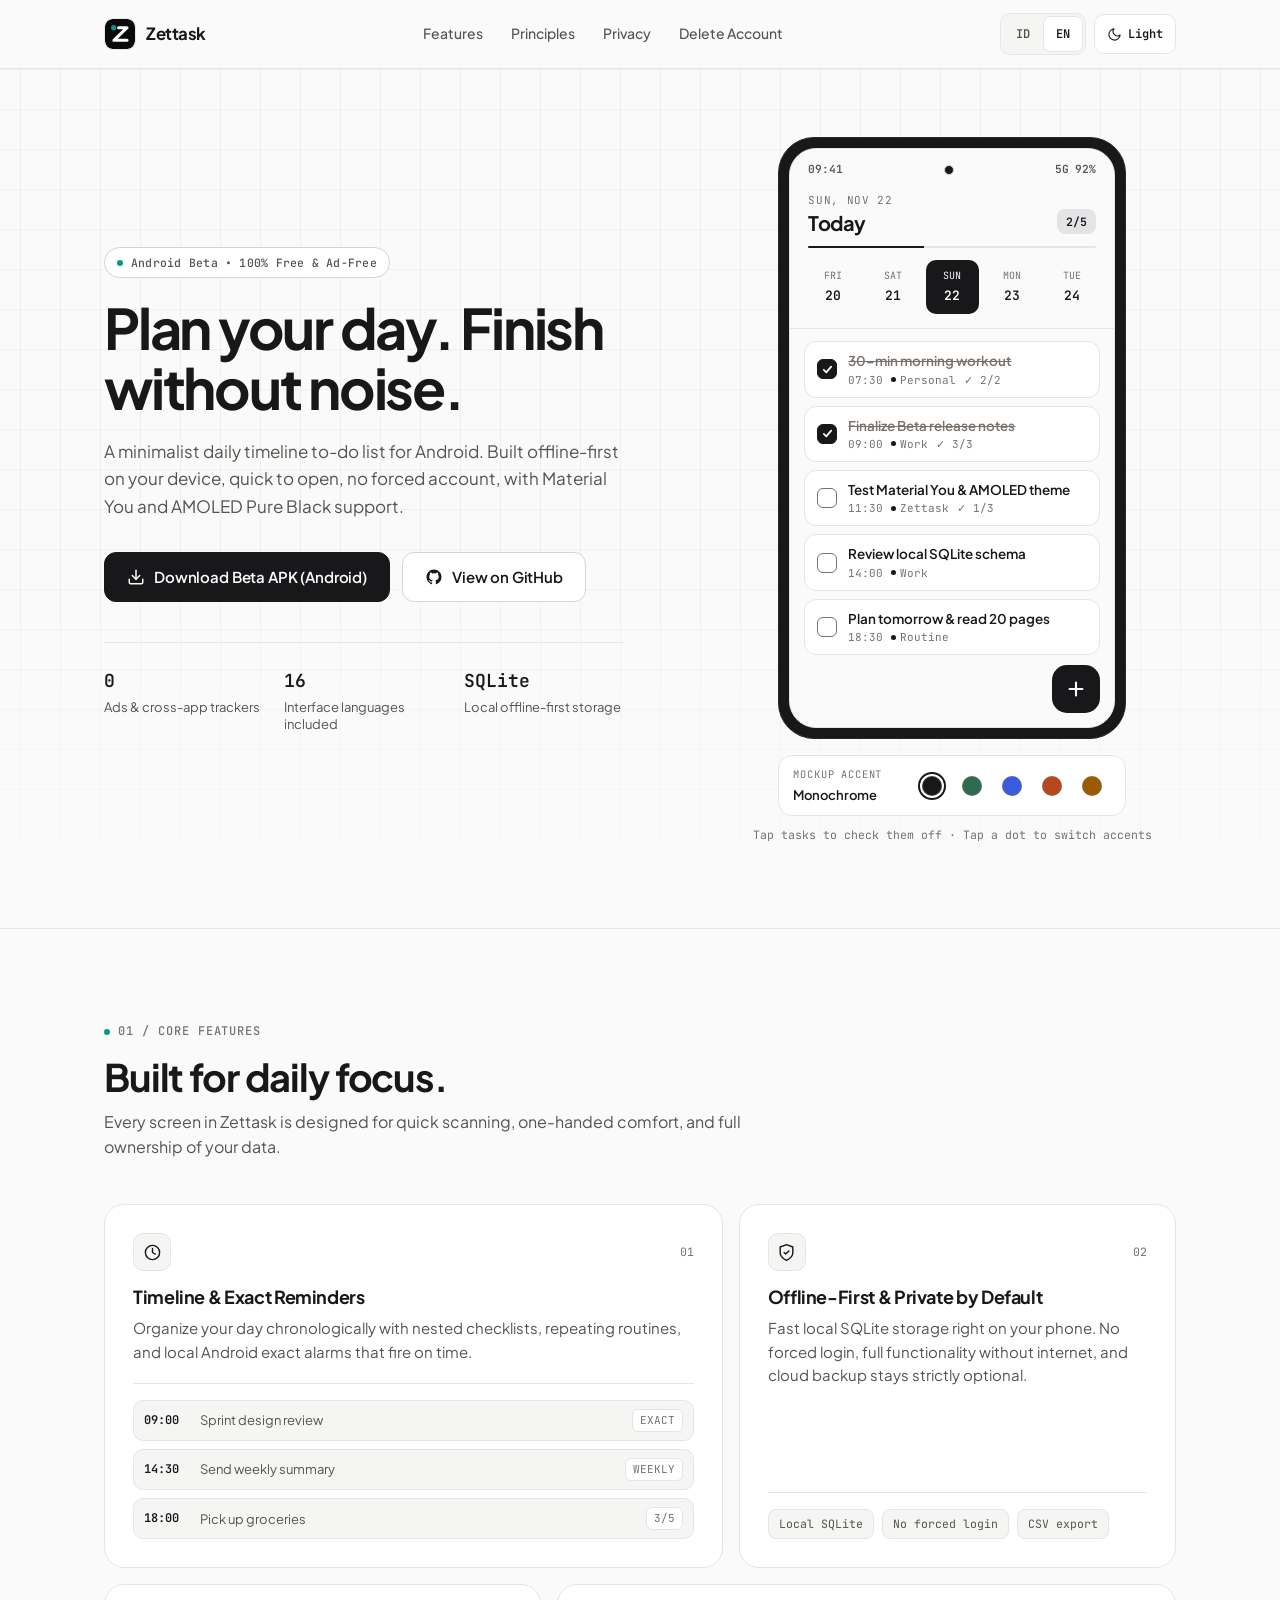
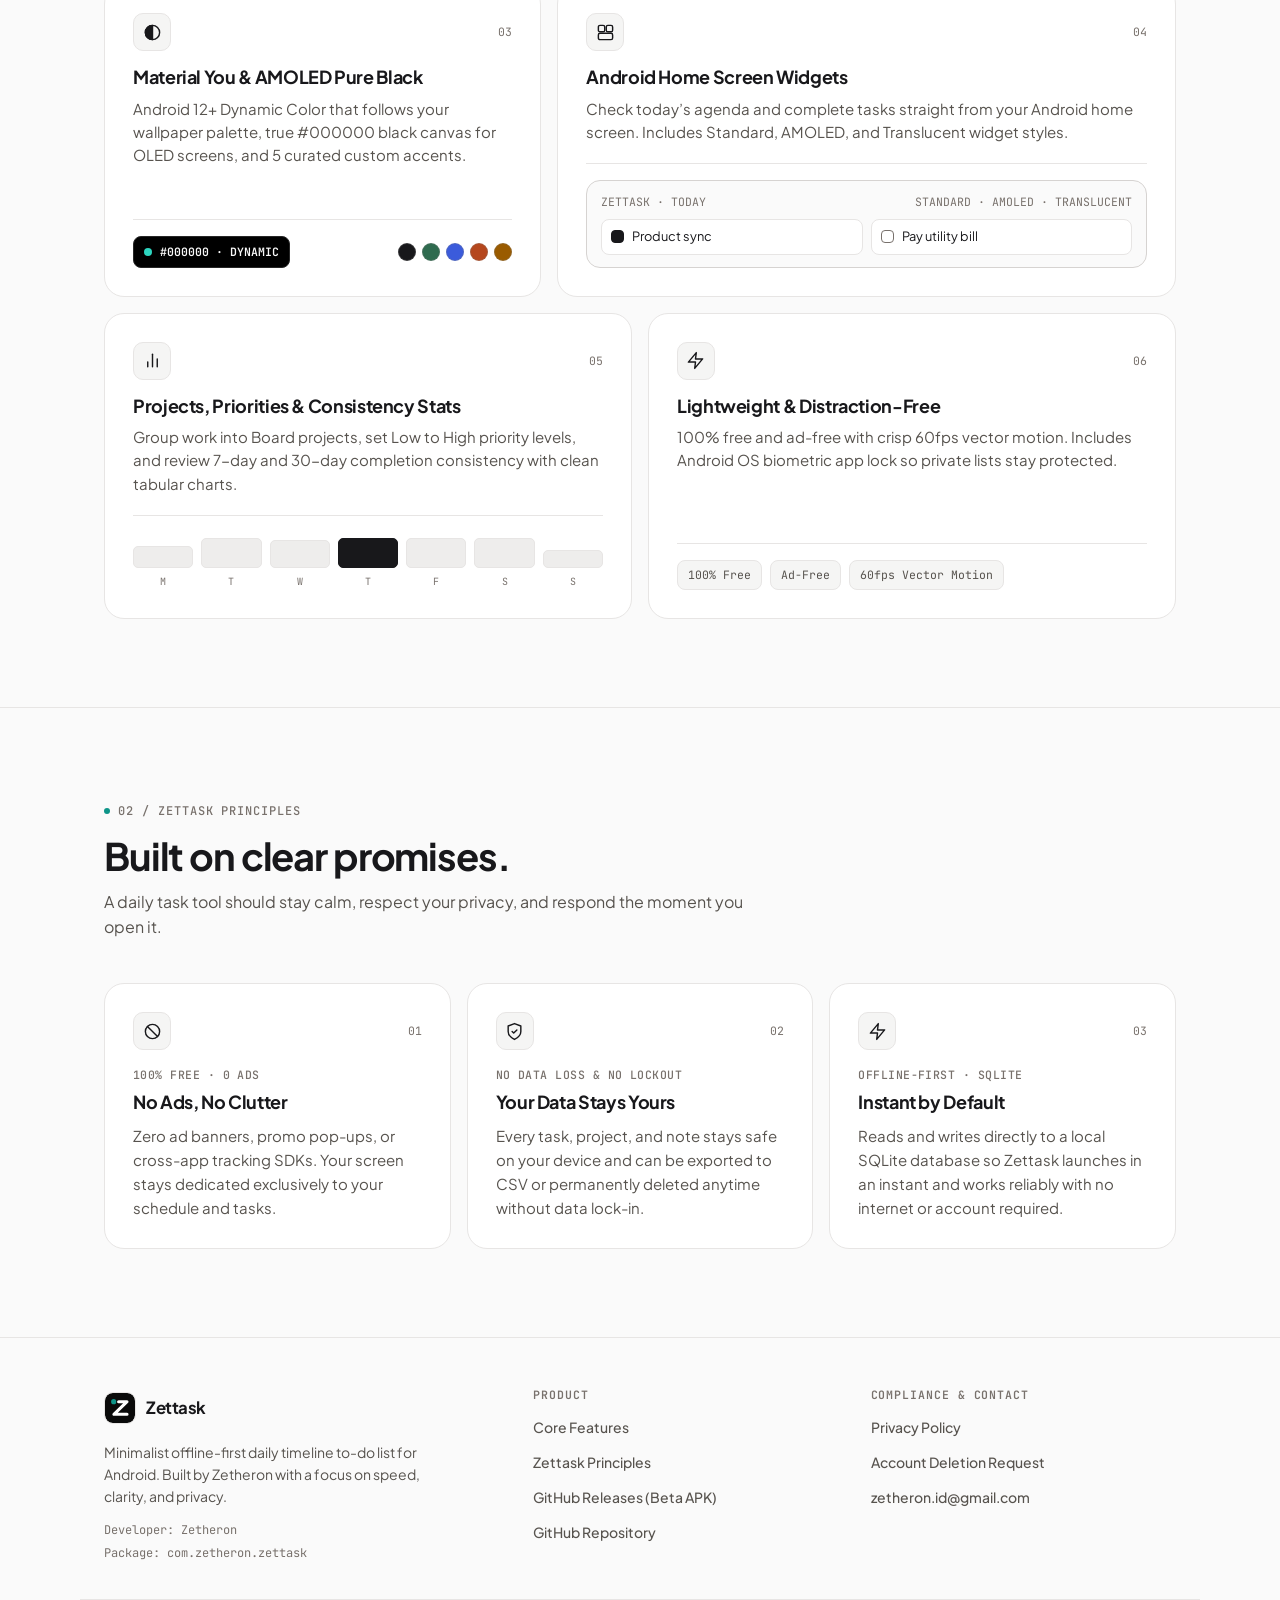
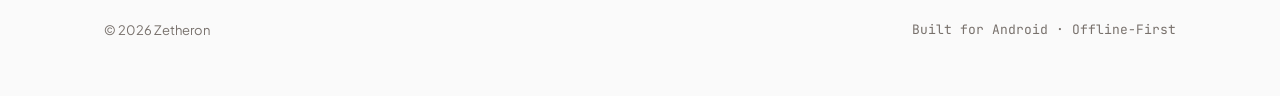
==== commit e6a4e5d5: "Feat: add Material You dynamic color and redesign docs landing page" ====
--- a/docs/index.html
+++ b/docs/index.html
@@ -4,7 +4,7 @@
   <meta charset="UTF-8" />
   <meta name="viewport" content="width=device-width, initial-scale=1.0" />
   <title>Zettask · Daftar Tugas Timeline Harian untuk Android</title>
-  <meta name="description" content="Zettask oleh Zetheron: daftar tugas timeline harian offline-first untuk Android dengan SQLite lokal, pengingat tepat waktu, dan mode AMOLED Pure Black." />
+  <meta name="description" content="Zettask oleh Zetheron: daftar tugas timeline harian offline-first untuk Android. 100% gratis, bebas iklan, mendukung Material You dan AMOLED Pure Black." />
   <meta name="theme-color" content="#FAFAFA" />
   <link rel="icon" type="image/svg+xml" href="data:image/svg+xml,%3Csvg xmlns='http://www.w3.org/2000/svg' viewBox='0 0 64 64'%3E%3Crect width='64' height='64' rx='16' fill='%230A0A0A'/%3E%3Ccircle cx='18.5' cy='18.5' r='5.5' fill='%230D9488'/%3E%3Cpath d='M29 18.5H47L19 45.5H47' stroke='%23FFFFFF' stroke-width='6.5' stroke-linecap='round' stroke-linejoin='round' fill='none'/%3E%3C/svg%3E" />
   <link rel="preconnect" href="https://fonts.googleapis.com" />
@@ -46,7 +46,10 @@
           <span data-lang="id">Fitur</span>
           <span data-lang="en">Features</span>
         </a>
-        <a class="nav-link" href="#pro">Zettask Pro</a>
+        <a class="nav-link" href="#principles">
+          <span data-lang="id">Prinsip</span>
+          <span data-lang="en">Principles</span>
+        </a>
         <a class="nav-link" href="./privacy-policy.html">
           <span data-lang="id">Privasi</span>
           <span data-lang="en">Privacy</span>
@@ -82,15 +85,15 @@
       <div class="page-wrap">
         <div class="hero-grid">
           <div class="hero-copy">
-            <div class="kicker">
-              <span class="kicker-dot" aria-hidden="true"></span>
-              <span data-i18n="heroKicker">ANDROID · OFFLINE-FIRST · SQLITE</span>
+            <div class="hero-badge">
+              <span class="hero-badge-dot" aria-hidden="true"></span>
+              <span data-i18n="heroBadge">Android Beta • 100% Gratis &amp; Bebas Iklan</span>
             </div>
 
             <h1 class="hero-title" data-i18n="heroTitle">Catat hari Anda. Selesaikan tanpa distraksi.</h1>
 
             <p class="hero-lead" data-i18n="heroLead">
-              Daftar tugas timeline harian yang ringkas untuk Android. Berjalan lokal di perangkat dengan SQLite, cepat dibuka, tanpa paksaan login, dan siap dipakai bahkan saat offline.
+              Daftar tugas timeline harian yang ringkas untuk Android. Berjalan lokal di perangkat secara offline-first, ringan dibuka, tanpa paksaan login, dan mendukung Material You serta AMOLED Pure Black.
             </p>
 
             <div class="hero-actions">
@@ -152,7 +155,7 @@
 
                 <div class="phone-app-header">
                   <div>
-                    <div class="phone-date-eyebrow" data-i18n="phoneDateEyebrow">SAB, 21 NOV</div>
+                    <div class="phone-date-eyebrow" data-i18n="phoneDateEyebrow">MIN, 22 NOV</div>
                     <div class="phone-day-title" data-i18n="phoneDayTitle">Hari Ini</div>
                   </div>
                   <div class="phone-progress-pill" id="mock-progress-pill" aria-live="polite">2/5</div>
@@ -163,25 +166,25 @@
                 </div>
 
                 <div class="phone-date-strip" aria-hidden="true">
-                  <div class="date-chip">
-                    <span class="date-chip-day">THU</span>
-                    <span class="date-chip-num">19</span>
-                  </div>
                   <div class="date-chip">
                     <span class="date-chip-day">FRI</span>
                     <span class="date-chip-num">20</span>
                   </div>
-                  <div class="date-chip is-today">
+                  <div class="date-chip">
                     <span class="date-chip-day">SAT</span>
                     <span class="date-chip-num">21</span>
                   </div>
-                  <div class="date-chip">
+                  <div class="date-chip is-today">
                     <span class="date-chip-day">SUN</span>
                     <span class="date-chip-num">22</span>
                   </div>
                   <div class="date-chip">
                     <span class="date-chip-day">MON</span>
                     <span class="date-chip-num">23</span>
+                  </div>
+                  <div class="date-chip">
+                    <span class="date-chip-day">TUE</span>
+                    <span class="date-chip-num">24</span>
                   </div>
                 </div>
 
@@ -315,19 +318,19 @@
               </div>
               <h3 class="bento-title" data-i18n="feat2Title">Offline-First &amp; Privasi Terjaga</h3>
               <p class="bento-desc" data-i18n="feat2Desc">
-                Seluruh tugas, proyek, dan catatan disimpan lokal di SQLite perangkat. Tidak wajib membuat akun, tanpa iklan, dan sinkronisasi cloud sepenuhnya opsional.
+                Penyimpanan lokal cepat berbasis SQLite langsung di perangkat Anda. Tanpa paksaan login, bisa dipakai penuh tanpa internet, dan cadangan cloud sepenuhnya opsional.
               </p>
             </div>
             <div class="bento-visual">
               <div class="mini-sqlite-strip">
                 <span class="mini-pill" data-i18n="feat2Pill1">SQLite lokal</span>
                 <span class="mini-pill" data-i18n="feat2Pill2">Tanpa wajib login</span>
-                <span class="mini-pill" data-i18n="feat2Pill3">0 SDK iklan</span>
-              </div>
-            </div>
-          </article>
-
-          <!-- 03 AMOLED Pure Black & 5 Accents -->
+                <span class="mini-pill" data-i18n="feat2Pill3">Ekspor CSV</span>
+              </div>
+            </div>
+          </article>
+
+          <!-- 03 Material You & AMOLED Pure Black -->
           <article class="bento-card bento-span-5" data-reveal>
             <div>
               <div class="bento-top">
@@ -339,16 +342,16 @@
                 </span>
                 <span class="bento-index">03</span>
               </div>
-              <h3 class="bento-title" data-i18n="feat3Title">AMOLED Pure Black &amp; 5 Warna Aksen</h3>
+              <h3 class="bento-title" data-i18n="feat3Title">Material You &amp; AMOLED Pure Black</h3>
               <p class="bento-desc" data-i18n="feat3Desc">
-                Nyaman dipakai malam hari dengan kanvas hitam murni #000000 yang hemat daya layar OLED, dipadukan dengan Monochrome, Sage, Indigo, Terracotta, dan Amber.
+                Dukungan Dynamic Color Android 12+ yang mengikuti warna wallpaper, kanvas gelap pekat #000000 untuk layar OLED, dan 5 aksen kustom pilihan.
               </p>
             </div>
             <div class="bento-visual">
               <div class="mini-palette-row">
                 <span class="mini-amoled-chip">
                   <span class="mini-amoled-dot" aria-hidden="true"></span>
-                  #000000 OLED
+                  #000000 · DYNAMIC
                 </span>
                 <span class="mini-swatch-strip" aria-hidden="true">
                   <span class="mini-swatch" style="background-color:#18181B;"></span>
@@ -399,7 +402,7 @@
             </div>
           </article>
 
-          <!-- 05 Projects, Priorities & Productivity Stats -->
+          <!-- 05 Projects, Priorities & Consistency Stats -->
           <article class="bento-card bento-span-6" data-reveal>
             <div>
               <div class="bento-top">
@@ -412,9 +415,9 @@
                 </span>
                 <span class="bento-index">05</span>
               </div>
-              <h3 class="bento-title" data-i18n="feat5Title">Proyek, Prioritas &amp; Statistik Produktivitas</h3>
+              <h3 class="bento-title" data-i18n="feat5Title">Proyek, Prioritas &amp; Statistik Konsistensi</h3>
               <p class="bento-desc" data-i18n="feat5Desc">
-                Kelompokkan tugas ke dalam proyek di Board, tandai prioritas Rendah hingga Tinggi, dan pantau konsistensi mingguan lewat grafik ringkas.
+                Kelompokkan tugas ke dalam proyek di Board, tandai prioritas Rendah hingga Tinggi, dan pantau konsistensi penyelesaian 7 dan 30 hari lewat grafik ringkas.
               </p>
             </div>
             <div class="bento-visual" aria-hidden="true">
@@ -430,28 +433,27 @@
             </div>
           </article>
 
-          <!-- 06 Biometric Lock & CSV Export -->
+          <!-- 06 Lightweight & Distraction-Free -->
           <article class="bento-card bento-span-6" data-reveal>
             <div>
               <div class="bento-top">
                 <span class="bento-icon" aria-hidden="true">
                   <svg width="19" height="19" viewBox="0 0 24 24" fill="none" stroke="currentColor" stroke-width="1.8" stroke-linecap="round" stroke-linejoin="round">
-                    <rect x="4" y="11" width="16" height="10" rx="2" />
-                    <path d="M8 11V7a4 4 0 0 1 8 0v4" />
+                    <polygon points="13 2 3 14 12 14 11 22 21 10 12 10 13 2" />
                   </svg>
                 </span>
                 <span class="bento-index">06</span>
               </div>
-              <h3 class="bento-title" data-i18n="feat6Title">Kunci Biometrik &amp; Ekspor CSV</h3>
+              <h3 class="bento-title" data-i18n="feat6Title">Ringan &amp; Tanpa Distraksi</h3>
               <p class="bento-desc" data-i18n="feat6Desc">
-                Lindungi catatan dengan sidik jari atau PIN bawaan Android serta sensor layar Recent Apps. Ekspor tugas dan catatan ke berkas CSV kapan saja.
+                100% gratis dan bebas iklan dengan animasi vektor ringan yang tetap mulus di 60fps. Dilengkapi kunci biometrik OS agar catatan pribadi tetap aman.
               </p>
             </div>
             <div class="bento-visual">
               <div class="mini-sqlite-strip">
-                <span class="mini-pill" data-i18n="feat6Pill1">Biometrik OS</span>
-                <span class="mini-pill" data-i18n="feat6Pill2">Privasi Recent Apps</span>
-                <span class="mini-pill" data-i18n="feat6Pill3">Ekspor CSV terbuka</span>
+                <span class="mini-pill" data-i18n="feat6Pill1">100% Gratis</span>
+                <span class="mini-pill" data-i18n="feat6Pill2">Bebas Iklan</span>
+                <span class="mini-pill" data-i18n="feat6Pill3">Animasi Vektor 60fps</span>
               </div>
             </div>
           </article>
@@ -459,112 +461,76 @@
       </div>
     </section>
 
-    <!-- FREE VS ZETTASK PRO -->
-    <section class="section" id="pro">
+    <!-- ZETTASK PRINCIPLES (3 COLUMNS) -->
+    <section class="section" id="principles">
       <div class="page-wrap">
         <div class="section-header" data-reveal>
           <div class="kicker">
             <span class="kicker-dot" aria-hidden="true"></span>
-            <span data-i18n="proKicker">02 / PERBANDINGAN PAKET</span>
+            <span data-i18n="principlesKicker">02 / PRINSIP ZETTASK</span>
           </div>
-          <h2 class="section-title" data-i18n="proTitle">Gratis untuk harian. Pro untuk kontrol penuh.</h2>
-          <p class="section-subtitle" data-i18n="proSubtitle">
-            Versi Gratis sudah lengkap dipakai setiap hari tanpa batas waktu. Zettask Pro hadir bagi pengguna yang butuh sinkronisasi lintas perangkat dan kustomisasi lanjutan.
+          <h2 class="section-title" data-i18n="principlesTitle">Dibangun dengan janji yang jelas.</h2>
+          <p class="section-subtitle" data-i18n="principlesSubtitle">
+            Alat catatan harian seharusnya tetap tenang, menghormati privasi Anda, dan langsung siap bekerja saat dibuka.
           </p>
         </div>
 
-        <div class="compare-grid">
-          <div class="plan-card" data-reveal>
-            <div class="plan-head">
-              <div>
-                <h3 class="plan-name" data-i18n="freeName">Gratis</h3>
-                <p class="plan-tagline" data-i18n="freeTagline">Lengkap untuk rutinitas harian</p>
-              </div>
-              <span class="plan-badge" data-i18n="freeBadge">Rp 0</span>
-            </div>
-            <ul class="plan-list">
-              <li>
-                <svg class="plan-check" viewBox="0 0 20 20" fill="none" stroke="currentColor" stroke-width="2" stroke-linecap="round" stroke-linejoin="round" aria-hidden="true"><path d="M4.5 10.5L8 14L15.5 6.5" /></svg>
-                <span data-i18n="freeItem1">Timeline harian, sub-tugas (checklist), dan tugas berulang</span>
-              </li>
-              <li>
-                <svg class="plan-check" viewBox="0 0 20 20" fill="none" stroke="currentColor" stroke-width="2" stroke-linecap="round" stroke-linejoin="round" aria-hidden="true"><path d="M4.5 10.5L8 14L15.5 6.5" /></svg>
-                <span data-i18n="freeItem2">Pengingat lokal &amp; alarm tepat waktu</span>
-              </li>
-              <li>
-                <svg class="plan-check" viewBox="0 0 20 20" fill="none" stroke="currentColor" stroke-width="2" stroke-linecap="round" stroke-linejoin="round" aria-hidden="true"><path d="M4.5 10.5L8 14L15.5 6.5" /></svg>
-                <span data-i18n="freeItem3">Hingga 3 proyek di Board, tag warna, template, &amp; catatan cepat</span>
-              </li>
-              <li>
-                <svg class="plan-check" viewBox="0 0 20 20" fill="none" stroke="currentColor" stroke-width="2" stroke-linecap="round" stroke-linejoin="round" aria-hidden="true"><path d="M4.5 10.5L8 14L15.5 6.5" /></svg>
-                <span data-i18n="freeItem4">Statistik produktivitas mingguan &amp; Home Screen Widget standar</span>
-              </li>
-              <li>
-                <svg class="plan-check" viewBox="0 0 20 20" fill="none" stroke="currentColor" stroke-width="2" stroke-linecap="round" stroke-linejoin="round" aria-hidden="true"><path d="M4.5 10.5L8 14L15.5 6.5" /></svg>
-                <span data-i18n="freeItem5">100% offline-first (SQLite lokal) tanpa iklan dan tanpa paksaan login</span>
-              </li>
-              <li>
-                <svg class="plan-check" viewBox="0 0 20 20" fill="none" stroke="currentColor" stroke-width="2" stroke-linecap="round" stroke-linejoin="round" aria-hidden="true"><path d="M4.5 10.5L8 14L15.5 6.5" /></svg>
-                <span data-i18n="freeItem6">Mode Terang &amp; Gelap dengan aksen Monochrome</span>
-              </li>
-            </ul>
-          </div>
-
-          <div class="plan-card is-pro" data-reveal>
-            <div class="plan-head">
-              <div>
-                <h3 class="plan-name" data-i18n="proName">Zettask Pro</h3>
-                <p class="plan-tagline" data-i18n="proTagline">Untuk power user &amp; multi-perangkat</p>
-              </div>
-              <span class="plan-badge" data-i18n="proBadge">PRO</span>
-            </div>
-            <ul class="plan-list">
-              <li>
-                <svg class="plan-check" viewBox="0 0 20 20" fill="none" stroke="currentColor" stroke-width="2" stroke-linecap="round" stroke-linejoin="round" aria-hidden="true"><path d="M4.5 10.5L8 14L15.5 6.5" /></svg>
-                <span data-i18n="proItem1">Semua fitur pada paket Gratis</span>
-              </li>
-              <li>
-                <svg class="plan-check" viewBox="0 0 20 20" fill="none" stroke="currentColor" stroke-width="2" stroke-linecap="round" stroke-linejoin="round" aria-hidden="true"><path d="M4.5 10.5L8 14L15.5 6.5" /></svg>
-                <span data-i18n="proItem2">Proyek tanpa batas di Board</span>
-              </li>
-              <li>
-                <svg class="plan-check" viewBox="0 0 20 20" fill="none" stroke="currentColor" stroke-width="2" stroke-linecap="round" stroke-linejoin="round" aria-hidden="true"><path d="M4.5 10.5L8 14L15.5 6.5" /></svg>
-                <span data-i18n="proItem3">Sinkronisasi Cloud &amp; cadangan multi-perangkat (opsional via Firebase)</span>
-              </li>
-              <li>
-                <svg class="plan-check" viewBox="0 0 20 20" fill="none" stroke="currentColor" stroke-width="2" stroke-linecap="round" stroke-linejoin="round" aria-hidden="true"><path d="M4.5 10.5L8 14L15.5 6.5" /></svg>
-                <span data-i18n="proItem4">Integrasi Kalender Perangkat (read-only) &amp; Hari Libur Nasional</span>
-              </li>
-              <li>
-                <svg class="plan-check" viewBox="0 0 20 20" fill="none" stroke="currentColor" stroke-width="2" stroke-linecap="round" stroke-linejoin="round" aria-hidden="true"><path d="M4.5 10.5L8 14L15.5 6.5" /></svg>
-                <span data-i18n="proItem5">Kunci Aplikasi Biometrik/PIN &amp; privasi layar Recent Apps</span>
-              </li>
-              <li>
-                <svg class="plan-check" viewBox="0 0 20 20" fill="none" stroke="currentColor" stroke-width="2" stroke-linecap="round" stroke-linejoin="round" aria-hidden="true"><path d="M4.5 10.5L8 14L15.5 6.5" /></svg>
-                <span data-i18n="proItem6">Ekspor tugas &amp; catatan ke berkas CSV kapan saja</span>
-              </li>
-              <li>
-                <svg class="plan-check" viewBox="0 0 20 20" fill="none" stroke="currentColor" stroke-width="2" stroke-linecap="round" stroke-linejoin="round" aria-hidden="true"><path d="M4.5 10.5L8 14L15.5 6.5" /></svg>
-                <span data-i18n="proItem7">Tema AMOLED Pure Black (#000000), 4 aksen kustom, &amp; gaya Widget AMOLED/Transparan</span>
-              </li>
-            </ul>
-          </div>
-        </div>
-
-        <div class="guarantee-box" data-reveal>
-          <span class="guarantee-icon" aria-hidden="true">
-            <svg width="18" height="18" viewBox="0 0 24 24" fill="none" stroke="currentColor" stroke-width="1.9" stroke-linecap="round" stroke-linejoin="round">
-              <path d="M12 22s8-4 8-10V5l-8-3-8 3v7c0 6 8 10 8 10z" />
-              <line x1="12" y1="8" x2="12" y2="12" />
-              <line x1="12" y1="16" x2="12.01" y2="16" />
-            </svg>
-          </span>
-          <div>
-            <div class="guarantee-label" data-i18n="guaranteeLabel">NO DATA LOSS &amp; NO LOCKOUT</div>
-            <p class="guarantee-text" data-i18n="guaranteeText">
-              Jika langganan Zettask Pro berakhir atau dibatalkan, seluruh tugas, proyek, dan catatan yang sudah Anda buat tetap tersimpan aman di perangkat dan selalu bisa dibuka, diedit, atau dihapus. Tidak ada data yang dikunci atau dihapus.
-            </p>
-          </div>
+        <div class="principles-grid">
+          <article class="principle-card" data-reveal>
+            <div class="principle-head">
+              <span class="bento-icon" aria-hidden="true">
+                <svg width="19" height="19" viewBox="0 0 24 24" fill="none" stroke="currentColor" stroke-width="1.8" stroke-linecap="round" stroke-linejoin="round">
+                  <circle cx="12" cy="12" r="9" />
+                  <line x1="5.6" y1="5.6" x2="18.4" y2="18.4" />
+                </svg>
+              </span>
+              <span class="bento-index">01</span>
+            </div>
+            <div>
+              <div class="principle-subtitle" data-i18n="prin1Eyebrow">100% GRATIS · 0 IKLAN</div>
+              <h3 class="principle-title" data-i18n="prin1Title">Tanpa Iklan &amp; Distraksi</h3>
+              <p class="principle-desc" data-i18n="prin1Desc">
+                Tidak ada banner iklan, pop-up promosi, atau SDK pelacak lintas aplikasi. Ruang layar sepenuhnya milik jadwal dan daftar tugas Anda.
+              </p>
+            </div>
+          </article>
+
+          <article class="principle-card" data-reveal>
+            <div class="principle-head">
+              <span class="bento-icon" aria-hidden="true">
+                <svg width="19" height="19" viewBox="0 0 24 24" fill="none" stroke="currentColor" stroke-width="1.8" stroke-linecap="round" stroke-linejoin="round">
+                  <path d="M12 22s8-4 8-10V5l-8-3-8 3v7c0 6 8 10 8 10z" />
+                  <polyline points="9 12 11 14 15 10" />
+                </svg>
+              </span>
+              <span class="bento-index">02</span>
+            </div>
+            <div>
+              <div class="principle-subtitle" data-i18n="prin2Eyebrow">NO DATA LOSS &amp; NO LOCKOUT</div>
+              <h3 class="principle-title" data-i18n="prin2Title">Data Milikmu</h3>
+              <p class="principle-desc" data-i18n="prin2Desc">
+                Seluruh tugas, proyek, dan catatan tetap tersimpan aman di perangkat dan dapat diekspor ke CSV atau dihapus permanen kapan saja tanpa penguncian data.
+              </p>
+            </div>
+          </article>
+
+          <article class="principle-card" data-reveal>
+            <div class="principle-head">
+              <span class="bento-icon" aria-hidden="true">
+                <svg width="19" height="19" viewBox="0 0 24 24" fill="none" stroke="currentColor" stroke-width="1.8" stroke-linecap="round" stroke-linejoin="round">
+                  <path d="M13 2L3 14h9l-1 8 10-12h-9l1-8z" />
+                </svg>
+              </span>
+              <span class="bento-index">03</span>
+            </div>
+            <div>
+              <div class="principle-subtitle" data-i18n="prin3Eyebrow">OFFLINE-FIRST · SQLITE</div>
+              <h3 class="principle-title" data-i18n="prin3Title">Cepat Secara Instan</h3>
+              <p class="principle-desc" data-i18n="prin3Desc">
+                Membaca dan menulis langsung ke database SQLite lokal sehingga Zettask terbuka dalam sekejap dan bekerja normal tanpa sinyal internet maupun akun.
+              </p>
+            </div>
+          </article>
         </div>
       </div>
     </section>
@@ -594,7 +560,7 @@
         <h3 class="footer-col-title" data-i18n="footerColProduct">Produk</h3>
         <ul class="footer-list">
           <li><a href="#features"><span data-lang="id">Fitur Utama</span><span data-lang="en">Core Features</span></a></li>
-          <li><a href="#pro">Zettask Pro</a></li>
+          <li><a href="#principles"><span data-lang="id">Prinsip Zettask</span><span data-lang="en">Zettask Principles</span></a></li>
           <li>
             <a href="https://github.com/Zetheron/Zettask/releases/latest" target="_blank" rel="noopener noreferrer" data-i18n="footerLinkReleases">
               GitHub Releases (APK Beta)
--- a/docs/styles.css
+++ b/docs/styles.css
@@ -457,6 +457,30 @@
   min-width: 0;
 }
 
+.hero-badge {
+  display: inline-flex;
+  align-items: center;
+  gap: 8px;
+  padding: 6px 12px;
+  border-radius: 999px;
+  border: 1px solid var(--border-strong);
+  background-color: var(--surface);
+  font-family: var(--font-mono);
+  font-size: 0.72rem;
+  font-weight: 500;
+  letter-spacing: 0.02em;
+  color: var(--text-secondary);
+  margin-bottom: 20px;
+}
+
+.hero-badge-dot {
+  width: 6px;
+  height: 6px;
+  border-radius: 50%;
+  background-color: var(--brand-dot);
+  flex-shrink: 0;
+}
+
 .hero-title {
   margin: 0 0 20px;
   font-size: clamp(2.25rem, 4.6vw, 3.5rem);
@@ -1280,137 +1304,60 @@
 }
 
 /* =========================
-   Pricing / Free vs Pro
+   Principles Section (3 Columns)
    ========================= */
-.compare-grid {
+.principles-grid {
   display: grid;
-  grid-template-columns: repeat(2, minmax(0, 1fr));
-  gap: 20px;
+  grid-template-columns: repeat(3, minmax(0, 1fr));
+  gap: 16px;
   align-items: stretch;
 }
 
-.plan-card {
+.principle-card {
   background-color: var(--surface);
   border: 1px solid var(--border);
   border-radius: var(--radius-lg);
-  padding: 32px;
+  padding: 28px;
   display: flex;
   flex-direction: column;
+  gap: 16px;
   min-width: 0;
-}
-
-.plan-card.is-pro {
-  border-color: var(--text);
-}
-
-.plan-head {
-  display: flex;
-  align-items: flex-start;
+  transition: border-color 180ms ease;
+}
+
+.principle-card:hover {
+  border-color: var(--border-strong);
+}
+
+.principle-head {
+  display: flex;
+  align-items: center;
   justify-content: space-between;
   gap: 12px;
-  padding-bottom: 22px;
-  margin-bottom: 22px;
-  border-bottom: 1px solid var(--border);
-}
-
-.plan-name {
-  margin: 0 0 6px;
-  font-size: 1.375rem;
+}
+
+.principle-subtitle {
+  font-family: var(--font-mono);
+  font-size: 0.72rem;
+  font-weight: 500;
+  letter-spacing: 0.04em;
+  color: var(--text-muted);
+  margin-bottom: 6px;
+}
+
+.principle-title {
+  margin: 0 0 10px;
+  font-size: 1.125rem;
+  line-height: 1.3;
+  letter-spacing: -0.02em;
   font-weight: 700;
-  letter-spacing: -0.025em;
-  color: var(--text);
-}
-
-.plan-tagline {
-  margin: 0;
-  font-size: 0.9rem;
-  color: var(--text-secondary);
-}
-
-.plan-badge {
-  font-family: var(--font-mono);
-  font-size: 0.72rem;
-  font-weight: 600;
-  padding: 5px 10px;
-  border-radius: 8px;
-  border: 1px solid var(--border);
-  background-color: var(--surface-muted);
-  color: var(--text);
-  flex-shrink: 0;
-}
-
-.plan-card.is-pro .plan-badge {
-  background-color: var(--accent);
-  color: var(--accent-fg);
-  border-color: var(--accent);
-}
-
-.plan-list {
-  list-style: none;
-  margin: 0;
-  padding: 0;
-  display: flex;
-  flex-direction: column;
-  gap: 13px;
-  flex: 1;
-}
-
-.plan-list li {
-  display: flex;
-  align-items: flex-start;
-  gap: 10px;
+  color: var(--text);
+}
+
+.principle-desc {
   margin: 0;
   font-size: 0.9375rem;
-  line-height: 1.45;
-  color: var(--text-secondary);
-}
-
-.plan-check {
-  width: 18px;
-  height: 18px;
-  margin-top: 2px;
-  color: var(--text);
-  flex-shrink: 0;
-}
-
-.guarantee-box {
-  margin-top: 20px;
-  padding: 22px 26px;
-  border-radius: var(--radius-lg);
-  border: 1px solid var(--border);
-  background-color: var(--surface-muted);
-  display: flex;
-  align-items: flex-start;
-  gap: 16px;
-}
-
-.guarantee-icon {
-  width: 36px;
-  height: 36px;
-  border-radius: 10px;
-  border: 1px solid var(--border);
-  background-color: var(--surface);
-  color: var(--text);
-  display: inline-flex;
-  align-items: center;
-  justify-content: center;
-  flex-shrink: 0;
-}
-
-.guarantee-label {
-  font-family: var(--font-mono);
-  font-size: 0.72rem;
-  font-weight: 600;
-  letter-spacing: 0.06em;
-  text-transform: uppercase;
-  color: var(--text);
-  margin-bottom: 4px;
-}
-
-.guarantee-text {
-  margin: 0;
-  font-size: 0.9375rem;
-  line-height: 1.55;
+  line-height: 1.6;
   color: var(--text-secondary);
 }
 
@@ -1811,17 +1758,12 @@
     padding: 22px;
   }
 
-  .compare-grid {
+  .principles-grid {
     grid-template-columns: 1fr;
   }
 
-  .plan-card {
-    padding: 24px;
-  }
-
-  .guarantee-box {
-    flex-direction: column;
-    padding: 20px;
+  .principle-card {
+    padding: 22px;
   }
 
   .footer-grid {
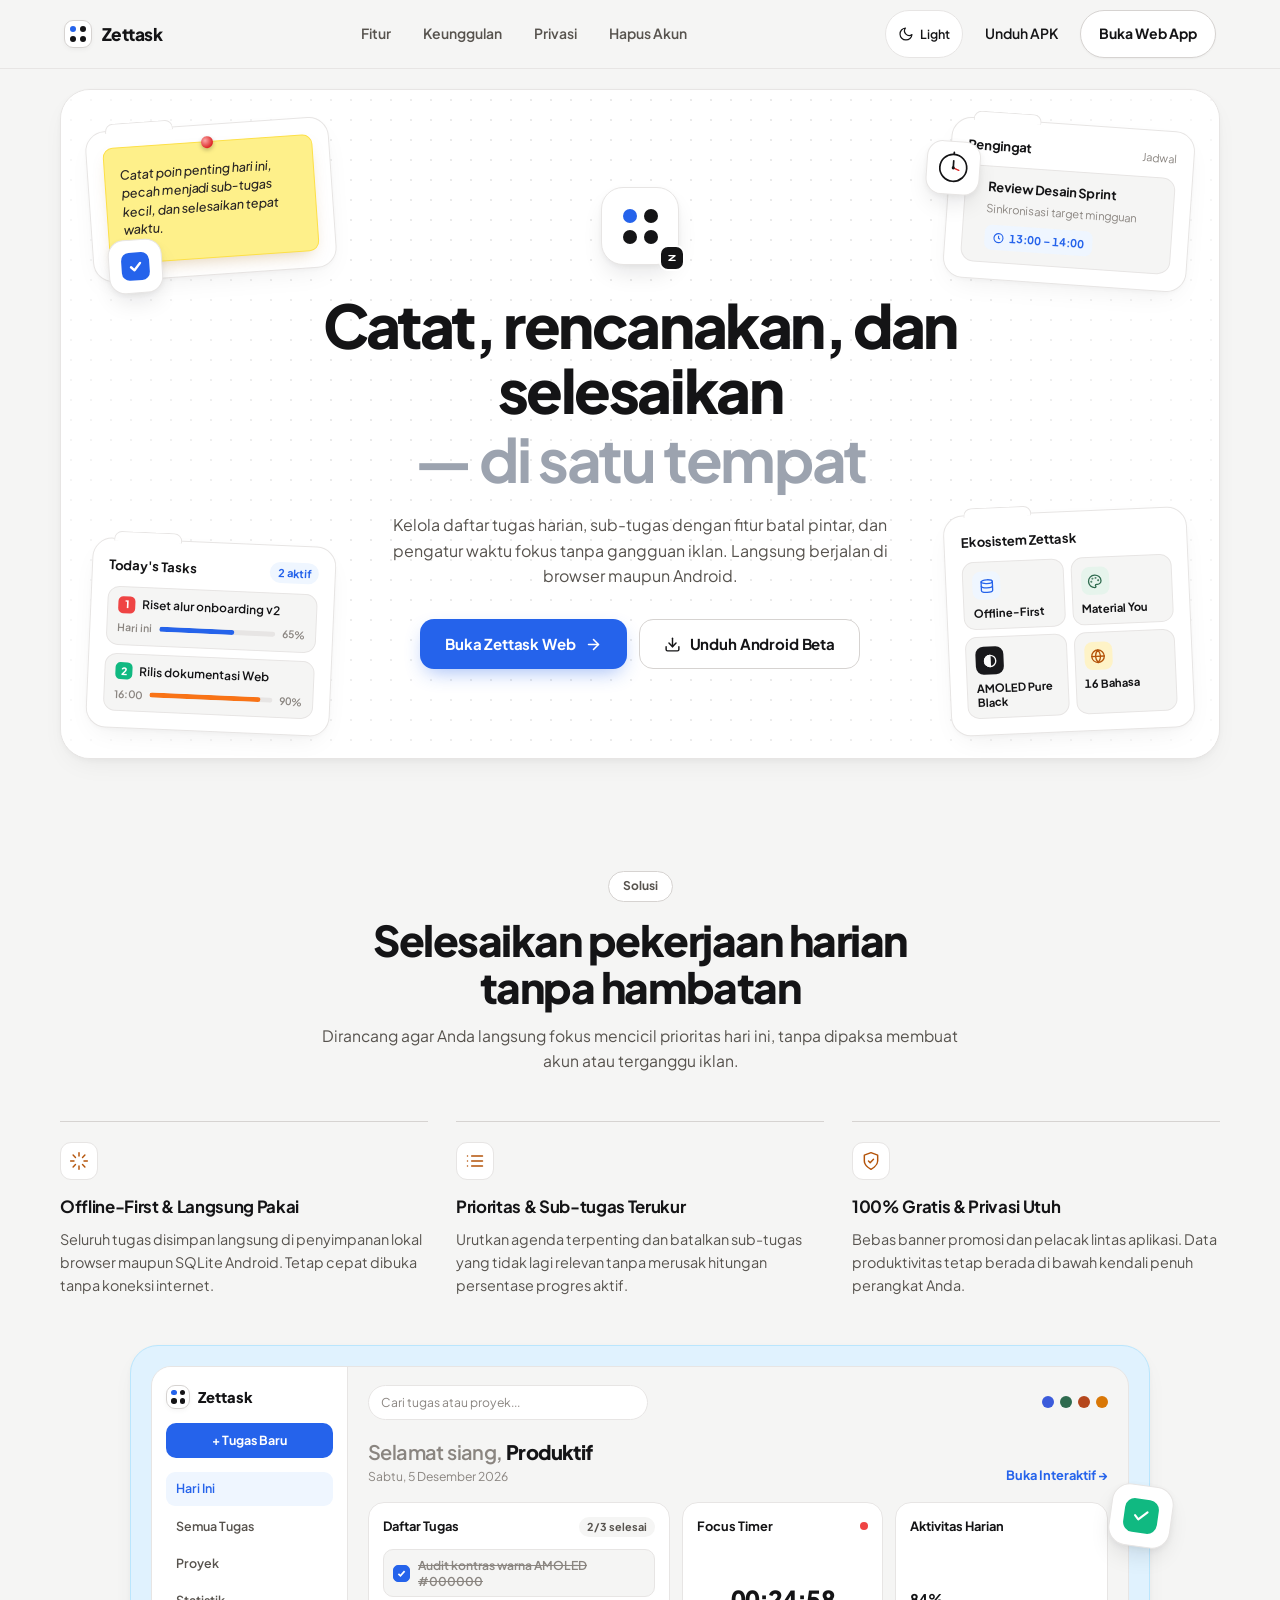
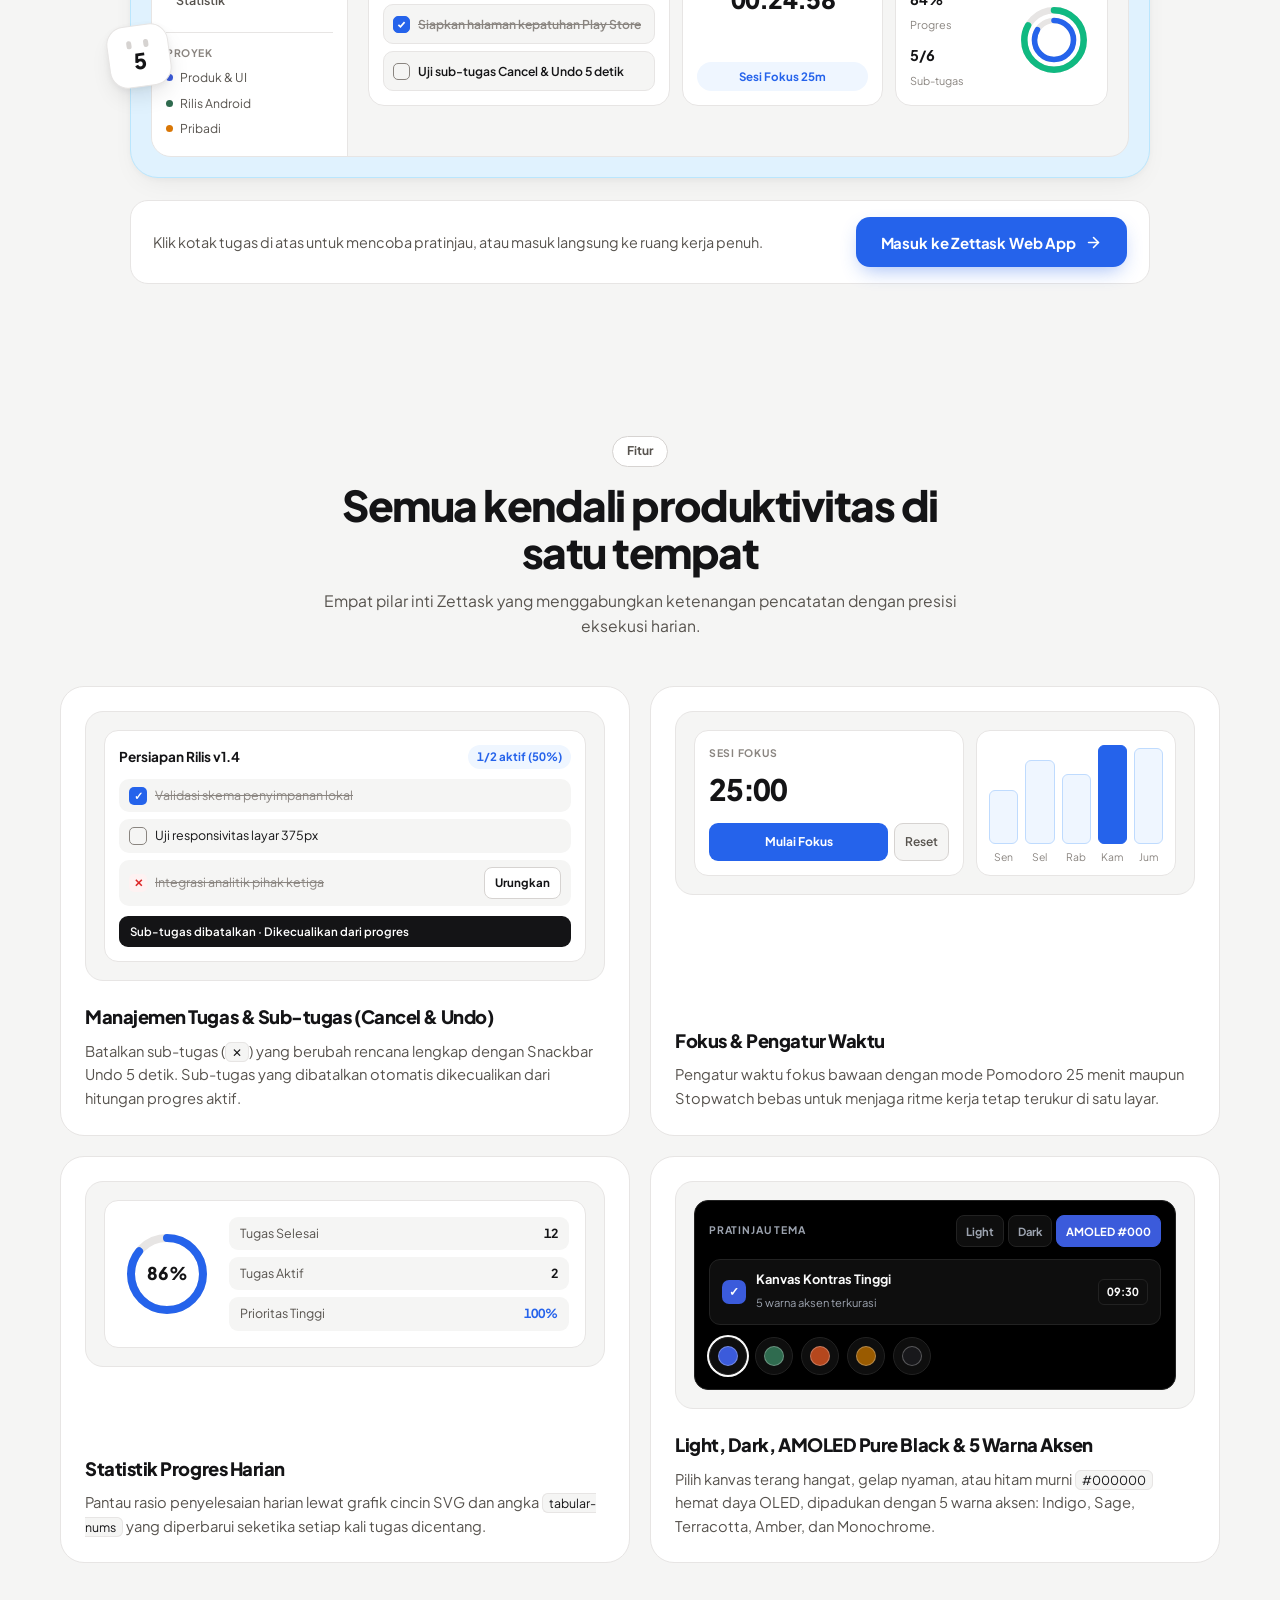
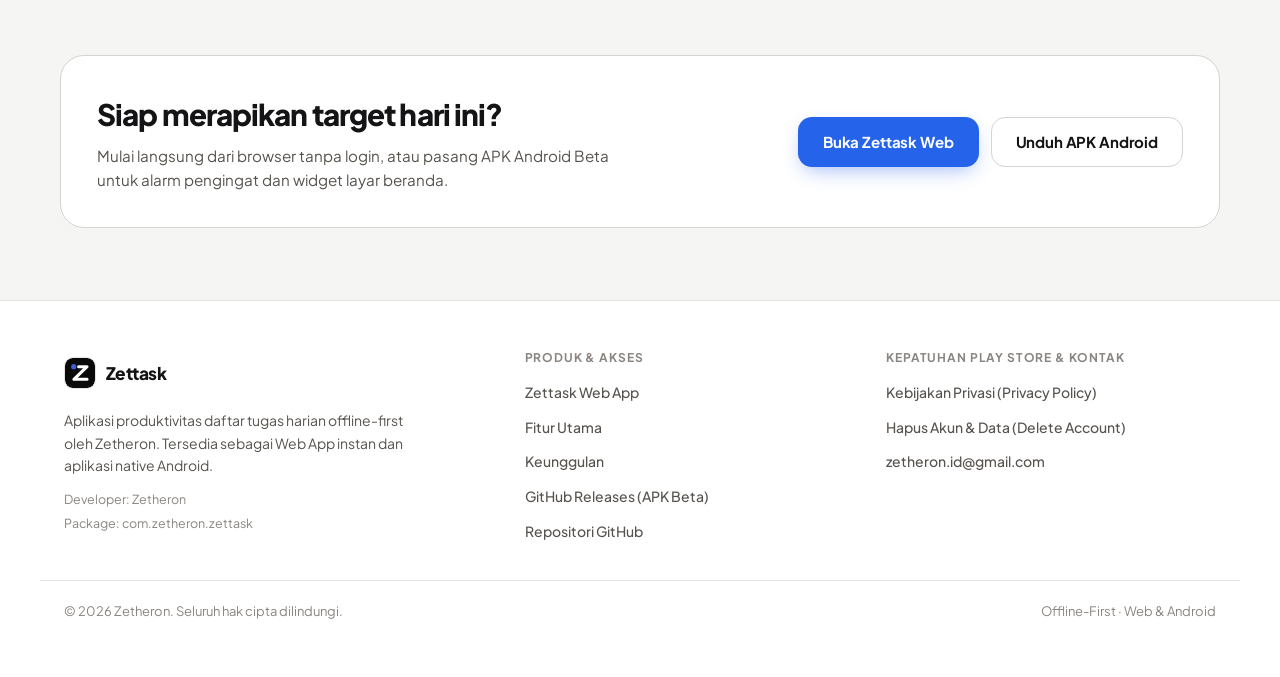
==== commit 6b22bb51: "Feat: redesign Zettask landing page and launch Zettask Web App" ====
--- a/docs/index.html
+++ b/docs/index.html
@@ -1,71 +1,67 @@
 <!DOCTYPE html>
-<html lang="id" data-active-lang="id" data-theme="light">
+<html lang="id" data-active-lang="id" data-theme="light" data-accent="indigo">
 <head>
   <meta charset="UTF-8" />
   <meta name="viewport" content="width=device-width, initial-scale=1.0" />
-  <title>Zettask · Daftar Tugas Timeline Harian untuk Android</title>
-  <meta name="description" content="Zettask oleh Zetheron: daftar tugas timeline harian offline-first untuk Android. 100% gratis, bebas iklan, mendukung Material You dan AMOLED Pure Black." />
+  <title>Zettask — Catat, Rencanakan, dan Selesaikan di Satu Tempat</title>
+  <meta name="description" content="Zettask oleh Zetheron: aplikasi daftar tugas harian, sub-tugas cerdas, dan pengatur waktu fokus. Tersedia langsung di Zettask Web (offline-first) dan Android." />
   <meta name="theme-color" content="#FAFAFA" />
-  <link rel="icon" type="image/svg+xml" href="data:image/svg+xml,%3Csvg xmlns='http://www.w3.org/2000/svg' viewBox='0 0 64 64'%3E%3Crect width='64' height='64' rx='16' fill='%230A0A0A'/%3E%3Ccircle cx='18.5' cy='18.5' r='5.5' fill='%230D9488'/%3E%3Cpath d='M29 18.5H47L19 45.5H47' stroke='%23FFFFFF' stroke-width='6.5' stroke-linecap='round' stroke-linejoin='round' fill='none'/%3E%3C/svg%3E" />
+  <link rel="icon" type="image/svg+xml" href="data:image/svg+xml,%3Csvg xmlns='http://www.w3.org/2000/svg' viewBox='0 0 64 64'%3E%3Crect width='64' height='64' rx='16' fill='%230A0A0A'/%3E%3Ccircle cx='18.5' cy='18.5' r='5.5' fill='%233B5BDB'/%3E%3Cpath d='M29 18.5H47L19 45.5H47' stroke='%23FFFFFF' stroke-width='6.5' stroke-linecap='round' stroke-linejoin='round' fill='none'/%3E%3C/svg%3E" />
   <link rel="preconnect" href="https://fonts.googleapis.com" />
   <link rel="preconnect" href="https://fonts.gstatic.com" crossorigin />
-  <link href="https://fonts.googleapis.com/css2?family=JetBrains+Mono:wght@400;500;600&family=Plus+Jakarta+Sans:wght@400;500;600;700&display=swap" rel="stylesheet" />
+  <link href="https://fonts.googleapis.com/css2?family=Plus+Jakarta+Sans:ital,wght@0,400;0,500;0,600;0,700;0,800;1,500&display=swap" rel="stylesheet" />
   <script>
     (function () {
       try {
         var t = localStorage.getItem('zettask_docs_theme');
-        if (!t) t = window.matchMedia && window.matchMedia('(prefers-color-scheme: dark)').matches ? 'amoled' : 'light';
-        document.documentElement.setAttribute('data-theme', t === 'amoled' ? 'amoled' : 'light');
+        if (!t) {
+          t = window.matchMedia && window.matchMedia('(prefers-color-scheme: dark)').matches ? 'dark' : 'light';
+        }
+        if (t !== 'light' && t !== 'dark' && t !== 'amoled') t = 'light';
+        document.documentElement.setAttribute('data-theme', t);
+        var a = localStorage.getItem('zettask_docs_accent') || 'indigo';
+        document.documentElement.setAttribute('data-accent', a);
       } catch (_) {}
     })();
   </script>
   <link rel="stylesheet" href="./styles.css" />
 </head>
 <body
-  data-title-id="Zettask · Daftar Tugas Timeline Harian untuk Android"
-  data-title-en="Zettask · Minimalist Daily Timeline To-Do for Android"
+  data-title-id="Zettask — Catat, Rencanakan, dan Selesaikan di Satu Tempat"
+  data-title-en="Zettask — Plan, Organize, and Finish in One Place"
 >
-  <a class="skip-link" href="#main-content">
-    <span data-lang="id">Lompat ke konten utama</span>
-    <span data-lang="en">Skip to main content</span>
-  </a>
-
-  <header class="site-header">
-    <div class="header-inner">
-      <a class="brand" href="./index.html" aria-label="Zettask Home">
-        <svg class="brand-logo" viewBox="0 0 64 64" fill="none" aria-hidden="true">
-          <rect width="64" height="64" rx="16" fill="#0A0A0A" />
-          <circle cx="18.5" cy="18.5" r="5.5" fill="#0D9488" />
-          <path d="M29 18.5H47L19 45.5H47" stroke="#FFFFFF" stroke-width="6.5" stroke-linecap="round" stroke-linejoin="round" />
-        </svg>
-        <span>Zettask</span>
+  <div class="scroll-progress" id="scroll-progress" aria-hidden="true"></div>
+  <a class="skip-link" href="#main-content">Lompat ke konten utama</a>
+
+  <!-- TOP NAVBAR MINIMALIS -->
+  <header class="site-header ct-header">
+    <div class="header-inner ct-header-inner">
+      <a class="brand" href="./index.html" aria-label="Beranda Zettask">
+        <span class="ct-brand-mark" aria-hidden="true">
+          <span class="ct-dot ct-dot-accent"></span>
+          <span class="ct-dot"></span>
+          <span class="ct-dot"></span>
+          <span class="ct-dot"></span>
+        </span>
+        <span class="ct-brand-text">Zettask</span>
       </a>
 
-      <nav class="header-nav" aria-label="Primary navigation">
-        <a class="nav-link" href="#features">
-          <span data-lang="id">Fitur</span>
-          <span data-lang="en">Features</span>
-        </a>
-        <a class="nav-link" href="#principles">
-          <span data-lang="id">Prinsip</span>
-          <span data-lang="en">Principles</span>
-        </a>
-        <a class="nav-link" href="./privacy-policy.html">
-          <span data-lang="id">Privasi</span>
-          <span data-lang="en">Privacy</span>
-        </a>
-        <a class="nav-link" href="./delete-account.html">
-          <span data-lang="id">Hapus Akun</span>
-          <span data-lang="en">Delete Account</span>
-        </a>
+      <nav class="header-nav ct-nav" aria-label="Navigasi utama">
+        <a class="nav-link" href="#features">Fitur</a>
+        <a class="nav-link" href="#principles">Keunggulan</a>
+        <a class="nav-link" href="./privacy-policy.html">Privasi</a>
+        <a class="nav-link" href="./delete-account.html">Hapus Akun</a>
       </nav>
 
-      <div class="header-controls">
-        <div class="lang-toggle" role="group" aria-label="Language">
-          <button type="button" class="lang-btn" data-set-lang="id" aria-pressed="true">ID</button>
-          <button type="button" class="lang-btn" data-set-lang="en" aria-pressed="false">EN</button>
-        </div>
-        <button type="button" class="theme-btn" data-theme-toggle aria-pressed="false" aria-label="Ganti ke tema AMOLED Pure Black">
+      <div class="header-controls ct-header-actions">
+        <button
+          type="button"
+          class="theme-btn ct-theme-cycle"
+          data-theme-toggle
+          aria-pressed="false"
+          aria-label="Ganti tema tampilan"
+          title="Ganti tema (Light / Dark / AMOLED)"
+        >
           <svg class="theme-icon theme-icon-moon" viewBox="0 0 24 24" fill="none" stroke="currentColor" stroke-width="1.8" stroke-linecap="round" stroke-linejoin="round" aria-hidden="true">
             <path d="M21 12.79A9 9 0 1 1 11.21 3a7 7 0 0 0 9.79 9.79z" />
           </svg>
@@ -75,480 +71,622 @@
           </svg>
           <span class="theme-label">Light</span>
         </button>
+
+        <a
+          class="ct-nav-apk"
+          href="https://github.com/Zetheron/Zettask/releases/latest"
+          target="_blank"
+          rel="noopener noreferrer"
+        >
+          Unduh APK
+        </a>
+
+        <a class="ct-nav-cta" href="./app.html">
+          <span>Buka Web App</span>
+        </a>
       </div>
     </div>
   </header>
 
   <main id="main-content">
-    <!-- HERO SECTION -->
-    <section class="hero-band">
-      <div class="page-wrap">
-        <div class="hero-grid">
-          <div class="hero-copy">
-            <div class="hero-badge">
-              <span class="hero-badge-dot" aria-hidden="true"></span>
-              <span data-i18n="heroBadge">Android Beta • 100% Gratis &amp; Bebas Iklan</span>
-            </div>
-
-            <h1 class="hero-title" data-i18n="heroTitle">Catat hari Anda. Selesaikan tanpa distraksi.</h1>
-
-            <p class="hero-lead" data-i18n="heroLead">
-              Daftar tugas timeline harian yang ringkas untuk Android. Berjalan lokal di perangkat secara offline-first, ringan dibuka, tanpa paksaan login, dan mendukung Material You serta AMOLED Pure Black.
+    <!-- HERO SECTION BERPOLA DOTTED GRID -->
+    <section class="ct-hero-wrap">
+      <div class="ct-container">
+        <div class="ct-hero-canvas" id="hero-canvas">
+          <!-- Center Hero Stack -->
+          <div class="ct-hero-center">
+            <div class="ct-app-icon-tile hero-stagger-1" aria-hidden="true">
+              <div class="ct-app-icon-grid">
+                <span class="ct-icon-dot is-blue"></span>
+                <span class="ct-icon-dot"></span>
+                <span class="ct-icon-dot"></span>
+                <span class="ct-icon-dot"></span>
+              </div>
+              <svg class="ct-app-icon-z" viewBox="0 0 32 32" fill="none">
+                <path d="M9 10.5H23L9 21.5H23" stroke="currentColor" stroke-width="3.2" stroke-linecap="round" stroke-linejoin="round"/>
+              </svg>
+            </div>
+
+            <h1 class="ct-hero-title hero-stagger-2">
+              <span class="ct-title-ink">Catat, rencanakan, dan selesaikan</span>
+              <span class="ct-title-soft">— di satu tempat</span>
+            </h1>
+
+            <p class="ct-hero-lead hero-stagger-3">
+              Kelola daftar tugas harian, sub-tugas dengan fitur batal pintar, dan pengatur waktu fokus tanpa gangguan iklan. Langsung berjalan di browser maupun Android.
             </p>
 
-            <div class="hero-actions">
+            <div class="ct-hero-ctas hero-stagger-4">
+              <a class="btn-ct btn-ct-primary" href="./app.html">
+                <span>Buka Zettask Web</span>
+                <svg width="17" height="17" viewBox="0 0 24 24" fill="none" stroke="currentColor" stroke-width="2.2" stroke-linecap="round" stroke-linejoin="round" aria-hidden="true">
+                  <line x1="5" y1="12" x2="19" y2="12" />
+                  <polyline points="12 5 19 12 12 19" />
+                </svg>
+              </a>
               <a
-                class="btn btn-primary"
+                class="btn-ct btn-ct-secondary"
                 href="https://github.com/Zetheron/Zettask/releases/latest"
                 target="_blank"
                 rel="noopener noreferrer"
               >
-                <svg width="18" height="18" viewBox="0 0 24 24" fill="none" stroke="currentColor" stroke-width="2" stroke-linecap="round" stroke-linejoin="round" aria-hidden="true">
+                <svg width="17" height="17" viewBox="0 0 24 24" fill="none" stroke="currentColor" stroke-width="2" stroke-linecap="round" stroke-linejoin="round" aria-hidden="true">
                   <path d="M21 15v4a2 2 0 0 1-2 2H5a2 2 0 0 1-2-2v-4" />
                   <polyline points="7 10 12 15 17 10" />
                   <line x1="12" y1="15" x2="12" y2="3" />
                 </svg>
-                <span data-i18n="ctaDownload">Unduh APK Beta (Android)</span>
+                <span>Unduh Android Beta</span>
               </a>
-
-              <a
-                class="btn btn-secondary"
-                href="https://github.com/Zetheron/Zettask"
-                target="_blank"
-                rel="noopener noreferrer"
-              >
-                <svg width="18" height="18" viewBox="0 0 24 24" fill="currentColor" aria-hidden="true">
-                  <path fill-rule="evenodd" clip-rule="evenodd" d="M12 2C6.477 2 2 6.484 2 12.017c0 4.425 2.865 8.18 6.839 9.504.5.092.682-.217.682-.483 0-.237-.008-.868-.013-1.703-2.782.605-3.369-1.343-3.369-1.343-.454-1.158-1.11-1.466-1.11-1.466-.908-.62.069-.608.069-.608 1.003.07 1.53 1.032 1.53 1.032.892 1.53 2.341 1.088 2.91.832.092-.647.35-1.088.636-1.338-2.22-.253-4.555-1.113-4.555-4.951 0-1.093.39-1.988 1.029-2.688-.103-.253-.446-1.272.098-2.65 0 0 .84-.27 2.75 1.026A9.564 9.564 0 0 1 12 6.844a9.59 9.59 0 0 1 2.504.337c1.909-1.296 2.747-1.027 2.747-1.027.546 1.379.202 2.398.1 2.651.64.7 1.028 1.595 1.028 2.688 0 3.848-2.339 4.695-4.566 4.943.359.309.678.92.678 1.855 0 1.338-.012 2.419-.012 2.747 0 .268.18.58.688.482A10.02 10.02 0 0 0 22 12.017C22 6.484 17.522 2 12 2z" />
-                </svg>
-                <span data-i18n="ctaGithub">Lihat di GitHub</span>
-              </a>
-            </div>
-
-            <div class="hero-specs">
-              <div>
-                <div class="spec-value">0</div>
-                <div class="spec-label" data-i18n="specAdsLabel">Iklan &amp; pelacak lintas aplikasi</div>
-              </div>
-              <div>
-                <div class="spec-value">16</div>
-                <div class="spec-label" data-i18n="specLangLabel">Bahasa antarmuka tersedia</div>
-              </div>
-              <div>
-                <div class="spec-value">SQLite</div>
-                <div class="spec-label" data-i18n="specDbLabel">Penyimpanan lokal offline-first</div>
-              </div>
             </div>
           </div>
 
-          <!-- INTERACTIVE CSS PHONE MOCKUP -->
-          <div class="phone-demo" data-mockup-accent="monochrome">
-            <div class="phone-frame" aria-label="Interactive Zettask Android preview">
-              <div class="phone-screen">
-                <div class="phone-statusbar" aria-hidden="true">
-                  <span>09:41</span>
-                  <span class="phone-camera"></span>
-                  <span class="phone-status-icons">
-                    <span>5G</span>
-                    <span>92%</span>
-                  </span>
-                </div>
-
-                <div class="phone-app-header">
-                  <div>
-                    <div class="phone-date-eyebrow" data-i18n="phoneDateEyebrow">MIN, 22 NOV</div>
-                    <div class="phone-day-title" data-i18n="phoneDayTitle">Hari Ini</div>
-                  </div>
-                  <div class="phone-progress-pill" id="mock-progress-pill" aria-live="polite">2/5</div>
-                </div>
-
-                <div class="phone-progress-track" aria-hidden="true">
-                  <div class="phone-progress-fill" id="mock-progress-fill"></div>
-                </div>
-
-                <div class="phone-date-strip" aria-hidden="true">
-                  <div class="date-chip">
-                    <span class="date-chip-day">FRI</span>
-                    <span class="date-chip-num">20</span>
-                  </div>
-                  <div class="date-chip">
-                    <span class="date-chip-day">SAT</span>
-                    <span class="date-chip-num">21</span>
-                  </div>
-                  <div class="date-chip is-today">
-                    <span class="date-chip-day">SUN</span>
-                    <span class="date-chip-num">22</span>
-                  </div>
-                  <div class="date-chip">
-                    <span class="date-chip-day">MON</span>
-                    <span class="date-chip-num">23</span>
-                  </div>
-                  <div class="date-chip">
-                    <span class="date-chip-day">TUE</span>
-                    <span class="date-chip-num">24</span>
-                  </div>
-                </div>
-
-                <ul class="phone-timeline" id="mock-task-list" aria-label="Demo checklist"></ul>
-
-                <form class="mock-quick-add" id="mock-quick-add" hidden>
-                  <input
-                    id="mock-quick-input"
-                    class="mock-quick-input"
-                    type="text"
-                    maxlength="48"
-                    data-i18n-placeholder="phoneAddPlaceholder"
-                    placeholder="Tambah tugas demo..."
-                    autocomplete="off"
-                  />
-                  <button type="submit" class="mock-quick-submit" data-i18n="phoneAddBtn">Tambah</button>
-                </form>
-
+          <!-- 4 FLOATING TACTILE CARDS IN 4 CORNERS -->
+          <div class="ct-corners" aria-label="Sorotan fitur visual Zettask">
+            <!-- Top-Left: Yellow Sticky Note + Floating Blue Checkbox -->
+            <div class="ct-corner-card ct-corner-tl hero-stagger-card-1" data-drift="-18">
+              <div class="ct-folder-plate ct-tilt-left">
+                <div class="ct-sticky-note">
+                  <span class="ct-pin" aria-hidden="true"></span>
+                  <p class="ct-sticky-text">
+                    Catat poin penting hari ini, pecah menjadi sub-tugas kecil, dan selesaikan tepat waktu.
+                  </p>
+                </div>
                 <button
                   type="button"
-                  id="mock-fab"
-                  class="phone-fab"
-                  aria-expanded="false"
-                  data-i18n-aria="phoneFabAria"
-                  aria-label="Tambah tugas demo baru"
+                  class="ct-floating-check-tile"
+                  id="hero-check-toggle"
+                  aria-pressed="true"
+                  aria-label="Contoh kotak centang tugas"
                 >
-                  <svg width="22" height="22" viewBox="0 0 24 24" fill="none" stroke="currentColor" stroke-width="2.3" stroke-linecap="round" aria-hidden="true">
-                    <line x1="12" y1="5" x2="12" y2="19" />
-                    <line x1="5" y1="12" x2="19" y2="12" />
+                  <span class="ct-blue-checkbox">
+                    <svg viewBox="0 0 16 16" fill="none" stroke="currentColor" stroke-width="2.4" stroke-linecap="round" stroke-linejoin="round" aria-hidden="true">
+                      <polyline points="3.5 8.5 6.8 11.8 12.8 4.8" />
+                    </svg>
+                  </span>
+                </button>
+              </div>
+            </div>
+
+            <!-- Top-Right: Reminders Card + Minimalist Clock -->
+            <div class="ct-corner-card ct-corner-tr hero-stagger-card-2" data-drift="-14">
+              <div class="ct-folder-plate ct-tilt-right">
+                <div class="ct-floating-clock-tile" aria-hidden="true">
+                  <svg class="ct-clock-svg" viewBox="0 0 48 48" fill="none">
+                    <circle cx="24" cy="24" r="19" stroke="currentColor" stroke-width="2.4" />
+                    <line x1="24" y1="2" x2="24" y2="5" stroke="currentColor" stroke-width="2.4" stroke-linecap="round" />
+                    <line x1="24" y1="24" x2="24" y2="14" stroke="currentColor" stroke-width="2.4" stroke-linecap="round" />
+                    <line class="ct-clock-hand" x1="24" y1="24" x2="32" y2="27" stroke="#DC2626" stroke-width="2" stroke-linecap="round" />
+                    <circle cx="24" cy="24" r="2.2" fill="currentColor" />
                   </svg>
-                </button>
-              </div>
-            </div>
-
-            <div class="accent-dock" role="group" aria-label="Accent color preview">
-              <div class="accent-dock-info">
-                <span class="accent-dock-label" data-i18n="phoneAccentLabel">AKSEN MOCKUP</span>
-                <span class="accent-dock-name" id="mock-accent-name">Monochrome</span>
-              </div>
-              <div class="accent-swatches">
-                <button type="button" class="swatch-btn" data-set-accent="monochrome" aria-pressed="true" aria-label="Monochrome">
-                  <span class="swatch-dot" data-swatch="monochrome"></span>
-                </button>
-                <button type="button" class="swatch-btn" data-set-accent="sage" aria-pressed="false" aria-label="Sage">
-                  <span class="swatch-dot" data-swatch="sage"></span>
-                </button>
-                <button type="button" class="swatch-btn" data-set-accent="indigo" aria-pressed="false" aria-label="Indigo">
-                  <span class="swatch-dot" data-swatch="indigo"></span>
-                </button>
-                <button type="button" class="swatch-btn" data-set-accent="terracotta" aria-pressed="false" aria-label="Terracotta">
-                  <span class="swatch-dot" data-swatch="terracotta"></span>
-                </button>
-                <button type="button" class="swatch-btn" data-set-accent="amber" aria-pressed="false" aria-label="Amber">
-                  <span class="swatch-dot" data-swatch="amber"></span>
-                </button>
-              </div>
-            </div>
-
-            <div class="demo-hint" data-i18n="phoneHint">
-              Ketuk tugas untuk mencentang · Klik titik aksen untuk ganti warna
+                </div>
+
+                <div class="ct-mini-card-head">
+                  <span class="ct-mini-card-title">Pengingat</span>
+                  <span class="ct-mini-card-muted">Jadwal</span>
+                </div>
+                <div class="ct-reminder-box">
+                  <div class="ct-reminder-name">Review Desain Sprint</div>
+                  <div class="ct-reminder-sub">Sinkronisasi target mingguan</div>
+                  <div class="ct-reminder-pill tabular">
+                    <svg width="12" height="12" viewBox="0 0 24 24" fill="none" stroke="currentColor" stroke-width="2.2" aria-hidden="true">
+                      <circle cx="12" cy="12" r="9" />
+                      <polyline points="12 7 12 12 15 14" />
+                    </svg>
+                    <span>13:00 – 14:00</span>
+                  </div>
+                </div>
+              </div>
+            </div>
+
+            <!-- Bottom-Left: Today's Tasks with Colored Progress Bars -->
+            <div class="ct-corner-card ct-corner-bl hero-stagger-card-3" data-drift="16">
+              <div class="ct-folder-plate ct-tilt-slight-right">
+                <div class="ct-mini-card-head">
+                  <span class="ct-mini-card-title">Today's Tasks</span>
+                  <span class="ct-mini-badge tabular">2 aktif</span>
+                </div>
+
+                <div class="ct-task-mini-item">
+                  <div class="ct-task-mini-top">
+                    <span class="ct-prio-num is-coral">1</span>
+                    <span class="ct-task-mini-label">Riset alur onboarding v2</span>
+                  </div>
+                  <div class="ct-task-mini-bar-row">
+                    <span class="ct-task-mini-date">Hari ini</span>
+                    <div class="ct-progress-track">
+                      <div class="ct-progress-fill is-blue" data-fill-target="65" style="width: 65%;"></div>
+                    </div>
+                    <span class="ct-task-mini-pct tabular">65%</span>
+                  </div>
+                </div>
+
+                <div class="ct-task-mini-item">
+                  <div class="ct-task-mini-top">
+                    <span class="ct-prio-num is-sage">2</span>
+                    <span class="ct-task-mini-label">Rilis dokumentasi Web</span>
+                  </div>
+                  <div class="ct-task-mini-bar-row">
+                    <span class="ct-task-mini-date">16:00</span>
+                    <div class="ct-progress-track">
+                      <div class="ct-progress-fill is-coral" data-fill-target="90" style="width: 90%;"></div>
+                    </div>
+                    <span class="ct-task-mini-pct tabular">90%</span>
+                  </div>
+                </div>
+              </div>
+            </div>
+
+            <!-- Bottom-Right: Zettask Ecosystem Highlights -->
+            <div class="ct-corner-card ct-corner-br hero-stagger-card-4" data-drift="18">
+              <div class="ct-folder-plate ct-tilt-slight-left">
+                <div class="ct-mini-card-head">
+                  <span class="ct-mini-card-title">Ekosistem Zettask</span>
+                </div>
+                <div class="ct-eco-tiles">
+                  <div class="ct-eco-chip">
+                    <span class="ct-eco-icon is-indigo" aria-hidden="true">
+                      <svg width="15" height="15" viewBox="0 0 24 24" fill="none" stroke="currentColor" stroke-width="2.1" stroke-linecap="round" stroke-linejoin="round">
+                        <ellipse cx="12" cy="5" rx="9" ry="3"/>
+                        <path d="M21 12c0 1.66-4 3-9 3s-9-1.34-9-3"/>
+                        <path d="M3 5v14c0 1.66 4 3 9 3s9-1.34 9-3V5"/>
+                      </svg>
+                    </span>
+                    <span>Offline-First</span>
+                  </div>
+                  <div class="ct-eco-chip">
+                    <span class="ct-eco-icon is-sage" aria-hidden="true">
+                      <svg width="15" height="15" viewBox="0 0 24 24" fill="none" stroke="currentColor" stroke-width="2.1" stroke-linecap="round" stroke-linejoin="round">
+                        <circle cx="13.5" cy="6.5" r=".5" fill="currentColor"/>
+                        <circle cx="17.5" cy="10.5" r=".5" fill="currentColor"/>
+                        <circle cx="8.5" cy="7.5" r=".5" fill="currentColor"/>
+                        <circle cx="6.5" cy="12.5" r=".5" fill="currentColor"/>
+                        <path d="M12 2C6.5 2 2 6.5 2 12s4.5 10 10 10c.93 0 1.5-.67 1.5-1.5 0-.39-.15-.74-.39-1.01-.23-.26-.38-.61-.38-.99 0-.83.67-1.5 1.5-1.5H16c3.31 0 6-2.69 6-6 0-4.96-4.49-9-10-9z"/>
+                      </svg>
+                    </span>
+                    <span>Material You</span>
+                  </div>
+                  <div class="ct-eco-chip">
+                    <span class="ct-eco-icon is-amoled" aria-hidden="true">
+                      <svg width="15" height="15" viewBox="0 0 24 24" fill="none" stroke="currentColor" stroke-width="2.1" stroke-linecap="round" stroke-linejoin="round">
+                        <circle cx="12" cy="12" r="9"/>
+                        <path d="M12 3a9 9 0 0 0 0 18z" fill="currentColor"/>
+                      </svg>
+                    </span>
+                    <span>AMOLED Pure Black</span>
+                  </div>
+                  <div class="ct-eco-chip">
+                    <span class="ct-eco-icon is-amber" aria-hidden="true">
+                      <svg width="15" height="15" viewBox="0 0 24 24" fill="none" stroke="currentColor" stroke-width="2.1" stroke-linecap="round" stroke-linejoin="round">
+                        <circle cx="12" cy="12" r="10"/>
+                        <line x1="2" y1="12" x2="22" y2="12"/>
+                        <path d="M12 2a15.3 15.3 0 0 1 4 10 15.3 15.3 0 0 1-4 10 15.3 15.3 0 0 1-4-10 15.3 15.3 0 0 1 4-10z"/>
+                      </svg>
+                    </span>
+                    <span class="tabular">16 Bahasa</span>
+                  </div>
+                </div>
+              </div>
             </div>
           </div>
         </div>
       </div>
     </section>
 
-    <!-- BENTO GRID: 6 CORE FEATURES -->
-    <section class="section" id="features">
-      <div class="page-wrap">
-        <div class="section-header" data-reveal>
-          <div class="kicker">
-            <span class="kicker-dot" aria-hidden="true"></span>
-            <span data-i18n="featuresKicker">01 / FITUR UTAMA</span>
-          </div>
-          <h2 class="section-title" data-i18n="featuresTitle">Dirancang untuk ritme harian.</h2>
-          <p class="section-subtitle" data-i18n="featuresSubtitle">
-            Setiap bagian Zettask dibuat cepat dibaca, nyaman dijangkau satu tangan, dan menjaga data tetap di kendali Anda.
+    <!-- SECTION SOLUSI / KEUNGGULAN + DASHBOARD SHOWCASE -->
+    <section class="ct-section" id="principles">
+      <div class="ct-container" id="solutions">
+        <div class="ct-section-head" data-reveal>
+          <span class="ct-pill-kicker">Solusi</span>
+          <h2 class="ct-section-title">Selesaikan pekerjaan harian tanpa hambatan</h2>
+          <p class="ct-section-sub">
+            Dirancang agar Anda langsung fokus mencicil prioritas hari ini, tanpa dipaksa membuat akun atau terganggu iklan.
           </p>
         </div>
 
-        <div class="bento-grid">
-          <!-- 01 Timeline & Reminders -->
-          <article class="bento-card bento-span-7" data-reveal>
-            <div>
-              <div class="bento-top">
-                <span class="bento-icon" aria-hidden="true">
-                  <svg width="19" height="19" viewBox="0 0 24 24" fill="none" stroke="currentColor" stroke-width="1.8" stroke-linecap="round" stroke-linejoin="round">
-                    <circle cx="12" cy="12" r="9" />
-                    <polyline points="12 7 12 12 15.5 14" />
+        <!-- 3 Kolom Nilai Utama Minimalis -->
+        <div class="ct-value-cols">
+          <article class="ct-value-item" data-reveal style="--reveal-delay: 0ms;">
+            <div class="ct-value-icon" aria-hidden="true">
+              <svg width="20" height="20" viewBox="0 0 24 24" fill="none" stroke="currentColor" stroke-width="1.75" stroke-linecap="round" stroke-linejoin="round">
+                <path d="M12 2v4M12 18v4M4.93 4.93l2.83 2.83M16.24 16.24l2.83 2.83M2 12h4M18 12h4M4.93 19.07l2.83-2.83M16.24 7.76l2.83-2.83"/>
+              </svg>
+            </div>
+            <h3 class="ct-value-title">Offline-First &amp; Langsung Pakai</h3>
+            <p class="ct-value-desc">
+              Seluruh tugas disimpan langsung di penyimpanan lokal browser maupun SQLite Android. Tetap cepat dibuka tanpa koneksi internet.
+            </p>
+          </article>
+
+          <article class="ct-value-item" data-reveal style="--reveal-delay: 90ms;">
+            <div class="ct-value-icon" aria-hidden="true">
+              <svg width="20" height="20" viewBox="0 0 24 24" fill="none" stroke="currentColor" stroke-width="1.75" stroke-linecap="round" stroke-linejoin="round">
+                <line x1="8" y1="6" x2="21" y2="6" />
+                <line x1="8" y1="12" x2="21" y2="12" />
+                <line x1="8" y1="18" x2="21" y2="18" />
+                <line x1="3" y1="6" x2="3.01" y2="6" />
+                <line x1="3" y1="12" x2="3.01" y2="12" />
+                <line x1="3" y1="18" x2="3.01" y2="18" />
+              </svg>
+            </div>
+            <h3 class="ct-value-title">Prioritas &amp; Sub-tugas Terukur</h3>
+            <p class="ct-value-desc">
+              Urutkan agenda terpenting dan batalkan sub-tugas yang tidak lagi relevan tanpa merusak hitungan persentase progres aktif.
+            </p>
+          </article>
+
+          <article class="ct-value-item" data-reveal style="--reveal-delay: 180ms;">
+            <div class="ct-value-icon" aria-hidden="true">
+              <svg width="20" height="20" viewBox="0 0 24 24" fill="none" stroke="currentColor" stroke-width="1.75" stroke-linecap="round" stroke-linejoin="round">
+                <path d="M12 22s8-4 8-10V5l-8-3-8 3v7c0 6 8 10 8 10z" />
+                <polyline points="9 12 11 14 15 10" />
+              </svg>
+            </div>
+            <h3 class="ct-value-title">100% Gratis &amp; Privasi Utuh</h3>
+            <p class="ct-value-desc">
+              Bebas banner promosi dan pelacak lintas aplikasi. Data produktivitas tetap berada di bawah kendali penuh perangkat Anda.
+            </p>
+          </article>
+        </div>
+
+        <!-- Bingkai Pratinjau Zettask Web Dashboard -->
+        <div class="ct-showcase-stage" data-reveal>
+          <!-- Floating Date Badge Left -->
+          <div class="ct-stage-badge ct-stage-badge-left" aria-hidden="true">
+            <div class="ct-cal-rings">
+              <span></span><span></span>
+            </div>
+            <span class="ct-cal-num tabular" id="showcase-day-num">28</span>
+          </div>
+
+          <!-- Floating Checkmark Badge Right -->
+          <div class="ct-stage-badge ct-stage-badge-right" aria-hidden="true">
+            <span class="ct-stage-mint-check">
+              <svg width="18" height="18" viewBox="0 0 24 24" fill="none" stroke="currentColor" stroke-width="2.8" stroke-linecap="round" stroke-linejoin="round">
+                <polyline points="20 6 9 17 4 12" />
+              </svg>
+            </span>
+          </div>
+
+          <div class="ct-showcase-bezel">
+            <div class="ct-dashboard-preview" aria-label="Pratinjau antarmuka Zettask Web Dashboard">
+              <!-- Preview Sidebar -->
+              <aside class="ct-prev-sidebar" aria-hidden="true">
+                <div class="ct-prev-brand">
+                  <span class="ct-brand-mark is-sm">
+                    <span class="ct-dot ct-dot-accent"></span>
+                    <span class="ct-dot"></span>
+                    <span class="ct-dot"></span>
+                    <span class="ct-dot"></span>
+                  </span>
+                  <span>Zettask</span>
+                </div>
+                <div class="ct-prev-new-btn">+ Tugas Baru</div>
+                <div class="ct-prev-nav">
+                  <span class="ct-prev-nav-item is-active">Hari Ini</span>
+                  <span class="ct-prev-nav-item">Semua Tugas</span>
+                  <span class="ct-prev-nav-item">Proyek</span>
+                  <span class="ct-prev-nav-item">Statistik</span>
+                </div>
+                <div class="ct-prev-proj-group">
+                  <div class="ct-prev-proj-label">PROYEK</div>
+                  <div class="ct-prev-proj"><span class="p-dot is-indigo"></span>Produk &amp; UI</div>
+                  <div class="ct-prev-proj"><span class="p-dot is-sage"></span>Rilis Android</div>
+                  <div class="ct-prev-proj"><span class="p-dot is-amber"></span>Pribadi</div>
+                </div>
+              </aside>
+
+              <!-- Preview Main Workspace -->
+              <div class="ct-prev-main">
+                <div class="ct-prev-topbar">
+                  <div class="ct-prev-search">Cari tugas atau proyek...</div>
+                  <div class="ct-prev-dots">
+                    <span class="s-dot is-indigo"></span>
+                    <span class="s-dot is-sage"></span>
+                    <span class="s-dot is-terracotta"></span>
+                    <span class="s-dot is-amber"></span>
+                  </div>
+                </div>
+
+                <div class="ct-prev-greeting-row">
+                  <div>
+                    <div class="ct-prev-greeting"><span class="muted">Selamat siang,</span> Produktif</div>
+                    <div class="ct-prev-date" id="showcase-full-date">Sabtu, 28 November 2026</div>
+                  </div>
+                  <a class="ct-prev-open-link" href="./app.html">Buka Interaktif &rarr;</a>
+                </div>
+
+                <div class="ct-prev-widgets">
+                  <!-- Widget 1: To-do -->
+                  <div class="ct-prev-card ct-prev-todo">
+                    <div class="ct-prev-card-head">
+                      <span>Daftar Tugas</span>
+                      <span class="ct-prev-pill tabular" id="prev-todo-counter">2/3 selesai</span>
+                    </div>
+                    <div class="ct-prev-task-list" id="prev-interactive-tasks">
+                      <button type="button" class="ct-prev-task is-done" data-prev-task>
+                        <span class="ct-prev-box"><svg viewBox="0 0 16 16" fill="none" stroke="currentColor" stroke-width="2.4"><polyline points="3.5 8.5 6.5 11.5 12.5 4.5"/></svg></span>
+                        <span class="ct-prev-task-text">Audit kontras warna AMOLED #000000</span>
+                      </button>
+                      <button type="button" class="ct-prev-task is-done" data-prev-task>
+                        <span class="ct-prev-box"><svg viewBox="0 0 16 16" fill="none" stroke="currentColor" stroke-width="2.4"><polyline points="3.5 8.5 6.5 11.5 12.5 4.5"/></svg></span>
+                        <span class="ct-prev-task-text">Siapkan halaman kepatuhan Play Store</span>
+                      </button>
+                      <button type="button" class="ct-prev-task" data-prev-task>
+                        <span class="ct-prev-box"><svg viewBox="0 0 16 16" fill="none" stroke="currentColor" stroke-width="2.4"><polyline points="3.5 8.5 6.5 11.5 12.5 4.5"/></svg></span>
+                        <span class="ct-prev-task-text">Uji sub-tugas Cancel &amp; Undo 5 detik</span>
+                      </button>
+                    </div>
+                  </div>
+
+                  <!-- Widget 2: Focus Timer -->
+                  <div class="ct-prev-card ct-prev-timer">
+                    <div class="ct-prev-card-head">
+                      <span>Focus Timer</span>
+                      <span class="ct-live-dot" aria-hidden="true"></span>
+                    </div>
+                    <div class="ct-prev-clock tabular" id="prev-demo-clock">00:24:58</div>
+                    <div class="ct-prev-timer-actions">
+                      <span class="ct-prev-play-pill">Sesi Fokus 25m</span>
+                    </div>
+                  </div>
+
+                  <!-- Widget 3: Activity Ring -->
+                  <div class="ct-prev-card ct-prev-activity">
+                    <div class="ct-prev-card-head">
+                      <span>Aktivitas Harian</span>
+                    </div>
+                    <div class="ct-prev-ring-wrap">
+                      <div class="ct-prev-ring-stats tabular">
+                        <div><strong>84%</strong><span>Progres</span></div>
+                        <div><strong>5/6</strong><span>Sub-tugas</span></div>
+                      </div>
+                      <svg class="ct-ring-svg" viewBox="0 0 84 84" aria-hidden="true">
+                        <circle cx="42" cy="42" r="32" class="ct-ring-track" stroke-width="7" fill="none" />
+                        <circle cx="42" cy="42" r="32" class="ct-ring-fill-outer" stroke-width="7" fill="none" stroke-dasharray="201" stroke-dashoffset="34" data-ring-target="34" />
+                        <circle cx="42" cy="42" r="21" class="ct-ring-track" stroke-width="6" fill="none" />
+                        <circle cx="42" cy="42" r="21" class="ct-ring-fill-inner" stroke-width="6" fill="none" stroke-dasharray="132" stroke-dashoffset="22" data-ring-target="22" />
+                      </svg>
+                    </div>
+                  </div>
+                </div>
+              </div>
+            </div>
+          </div>
+
+          <div class="ct-showcase-cta-bar">
+            <p class="ct-showcase-caption">
+              Klik kotak tugas di atas untuk mencoba pratinjau, atau masuk langsung ke ruang kerja penuh.
+            </p>
+            <a class="btn-ct btn-ct-primary" href="./app.html">
+              <span>Masuk ke Zettask Web App</span>
+              <svg width="17" height="17" viewBox="0 0 24 24" fill="none" stroke="currentColor" stroke-width="2.2" stroke-linecap="round" stroke-linejoin="round" aria-hidden="true">
+                <line x1="5" y1="12" x2="19" y2="12" />
+                <polyline points="12 5 19 12 12 19" />
+              </svg>
+            </a>
+          </div>
+        </div>
+      </div>
+    </section>
+
+    <!-- BENTO GRID FITUR (2x2) -->
+    <section class="ct-section" id="features">
+      <div class="ct-container">
+        <div class="ct-section-head" data-reveal>
+          <span class="ct-pill-kicker">Fitur</span>
+          <h2 class="ct-section-title">Semua kendali produktivitas di satu tempat</h2>
+          <p class="ct-section-sub">
+            Empat pilar inti Zettask yang menggabungkan ketenangan pencatatan dengan presisi eksekusi harian.
+          </p>
+        </div>
+
+        <div class="ct-bento-2x2">
+          <!-- Card 1: Manajemen Tugas & Sub-tugas (Cancel & Undo) -->
+          <article class="ct-bento-card" data-reveal style="--reveal-delay: 0ms;">
+            <div class="ct-bento-visual" id="bento-subtask-demo">
+              <div class="ct-mini-ui-window">
+                <div class="ct-mini-ui-header">
+                  <span class="ct-mini-parent-title">Persiapan Rilis v1.4</span>
+                  <span class="ct-mini-counter tabular" id="bento-sub-badge">1/2 aktif (50%)</span>
+                </div>
+                <div class="ct-mini-sublist">
+                  <div class="ct-mini-sub is-done">
+                    <span class="ct-mini-check-box">✓</span>
+                    <span class="ct-mini-sub-txt">Validasi skema penyimpanan lokal</span>
+                  </div>
+                  <div class="ct-mini-sub">
+                    <span class="ct-mini-check-box is-empty"></span>
+                    <span class="ct-mini-sub-txt">Uji responsivitas layar 375px</span>
+                  </div>
+                  <div class="ct-mini-sub" id="bento-cancellable-row" data-cancelled="true">
+                    <span class="ct-mini-check-box is-cancelled">✕</span>
+                    <span class="ct-mini-sub-txt">Integrasi analitik pihak ketiga</span>
+                    <button type="button" class="ct-mini-cancel-toggle" id="bento-cancel-btn">
+                      Urungkan
+                    </button>
+                  </div>
+                </div>
+                <div class="ct-mini-snackbar" id="bento-mini-toast">
+                  <span>Sub-tugas dibatalkan · Dikecualikan dari progres</span>
+                </div>
+              </div>
+            </div>
+            <div class="ct-bento-copy">
+              <h3 class="ct-bento-title">Manajemen Tugas &amp; Sub-tugas (Cancel &amp; Undo)</h3>
+              <p class="ct-bento-desc">
+                Batalkan sub-tugas (<code>✕</code>) yang berubah rencana lengkap dengan Snackbar Undo 5 detik. Sub-tugas yang dibatalkan otomatis dikecualikan dari hitungan progres aktif.
+              </p>
+            </div>
+          </article>
+
+          <!-- Card 2: Fokus & Pengatur Waktu -->
+          <article class="ct-bento-card" data-reveal style="--reveal-delay: 90ms;">
+            <div class="ct-bento-visual">
+              <div class="ct-mini-ui-split">
+                <div class="ct-mini-timer-box">
+                  <span class="ct-mini-eyebrow">SESI FOKUS</span>
+                  <div class="ct-mini-digits tabular" id="bento-timer-display">25:00</div>
+                  <div class="ct-mini-timer-btns">
+                    <button type="button" class="ct-mini-btn-play" id="bento-timer-toggle" aria-label="Mulai atau jeda simulasi timer">
+                      Mulai Fokus
+                    </button>
+                    <button type="button" class="ct-mini-btn-reset" id="bento-timer-reset" aria-label="Reset simulasi timer">
+                      Reset
+                    </button>
+                  </div>
+                </div>
+                <div class="ct-mini-focus-bars" aria-hidden="true">
+                  <div class="ct-fbar-col"><span style="height: 45%"></span><small>Sen</small></div>
+                  <div class="ct-fbar-col"><span style="height: 70%"></span><small>Sel</small></div>
+                  <div class="ct-fbar-col"><span style="height: 58%"></span><small>Rab</small></div>
+                  <div class="ct-fbar-col is-peak"><span style="height: 92%"></span><small>Kam</small></div>
+                  <div class="ct-fbar-col"><span style="height: 80%"></span><small>Jum</small></div>
+                </div>
+              </div>
+            </div>
+            <div class="ct-bento-copy">
+              <h3 class="ct-bento-title">Fokus &amp; Pengatur Waktu</h3>
+              <p class="ct-bento-desc">
+                Pengatur waktu fokus bawaan dengan mode Pomodoro 25 menit maupun Stopwatch bebas untuk menjaga ritme kerja tetap terukur di satu layar.
+              </p>
+            </div>
+          </article>
+
+          <!-- Card 3: Statistik Progres Harian -->
+          <article class="ct-bento-card" data-reveal style="--reveal-delay: 60ms;">
+            <div class="ct-bento-visual">
+              <div class="ct-mini-stats-card">
+                <div class="ct-mini-ring-block">
+                  <svg width="92" height="92" viewBox="0 0 92 92" aria-hidden="true">
+                    <circle cx="46" cy="46" r="36" class="ct-ring-track" stroke-width="8" fill="none" />
+                    <circle cx="46" cy="46" r="36" class="ct-ring-fill-accent" stroke-width="8" fill="none" stroke-dasharray="226" stroke-dashoffset="32" data-ring-target="32" />
                   </svg>
-                </span>
-                <span class="bento-index">01</span>
-              </div>
-              <h3 class="bento-title" data-i18n="feat1Title">Timeline &amp; Pengingat Tepat Waktu</h3>
-              <p class="bento-desc" data-i18n="feat1Desc">
-                Susun tugas harian secara kronologis lengkap dengan checklist sub-tugas, rutinitas berulang, dan alarm lokal Android yang berbunyi tepat waktu.
+                  <span class="ct-mini-ring-val tabular" data-count-target="86">86%</span>
+                </div>
+                <div class="ct-mini-metrics tabular">
+                  <div class="ct-metric-pill">
+                    <span class="ct-metric-label">Tugas Selesai</span>
+                    <strong class="ct-metric-num">12</strong>
+                  </div>
+                  <div class="ct-metric-pill">
+                    <span class="ct-metric-label">Tugas Aktif</span>
+                    <strong class="ct-metric-num">2</strong>
+                  </div>
+                  <div class="ct-metric-pill">
+                    <span class="ct-metric-label">Prioritas Tinggi</span>
+                    <strong class="ct-metric-num is-accent">100%</strong>
+                  </div>
+                </div>
+              </div>
+            </div>
+            <div class="ct-bento-copy">
+              <h3 class="ct-bento-title">Statistik Progres Harian</h3>
+              <p class="ct-bento-desc">
+                Pantau rasio penyelesaian harian lewat grafik cincin SVG dan angka <code>tabular-nums</code> yang diperbarui seketika setiap kali tugas dicentang.
               </p>
             </div>
-            <div class="bento-visual" aria-hidden="true">
-              <div class="mini-timeline">
-                <div class="mini-timeline-row">
-                  <span class="mini-time">09:00</span>
-                  <span class="mini-task-name" data-i18n="feat1Item1">Review desain sprint</span>
-                  <span class="mini-alarm-tag">EXACT</span>
-                </div>
-                <div class="mini-timeline-row">
-                  <span class="mini-time">14:30</span>
-                  <span class="mini-task-name" data-i18n="feat1Item2">Kirim ringkasan mingguan</span>
-                  <span class="mini-alarm-tag">WEEKLY</span>
-                </div>
-                <div class="mini-timeline-row">
-                  <span class="mini-time">18:00</span>
-                  <span class="mini-task-name" data-i18n="feat1Item3">Belanja kebutuhan rumah</span>
-                  <span class="mini-alarm-tag">3/5</span>
-                </div>
-              </div>
-            </div>
           </article>
 
-          <!-- 02 Offline-First & Privacy -->
-          <article class="bento-card bento-span-5" data-reveal>
-            <div>
-              <div class="bento-top">
-                <span class="bento-icon" aria-hidden="true">
-                  <svg width="19" height="19" viewBox="0 0 24 24" fill="none" stroke="currentColor" stroke-width="1.8" stroke-linecap="round" stroke-linejoin="round">
-                    <path d="M12 22s8-4 8-10V5l-8-3-8 3v7c0 6 8 10 8 10z" />
-                    <polyline points="9 12 11 14 15 10" />
-                  </svg>
-                </span>
-                <span class="bento-index">02</span>
-              </div>
-              <h3 class="bento-title" data-i18n="feat2Title">Offline-First &amp; Privasi Terjaga</h3>
-              <p class="bento-desc" data-i18n="feat2Desc">
-                Penyimpanan lokal cepat berbasis SQLite langsung di perangkat Anda. Tanpa paksaan login, bisa dipakai penuh tanpa internet, dan cadangan cloud sepenuhnya opsional.
+          <!-- Card 4: Tema Light / Dark / AMOLED + 5 Warna Aksen -->
+          <article class="ct-bento-card" data-reveal style="--reveal-delay: 150ms;">
+            <div class="ct-bento-visual">
+              <div class="ct-theme-studio" id="bento-theme-studio" data-preview-mode="amoled" data-preview-accent="indigo">
+                <div class="ct-studio-top">
+                  <span class="ct-studio-tag">PRATINJAU TEMA</span>
+                  <div class="ct-studio-modes" role="group" aria-label="Pratinjau mode latar">
+                    <button type="button" class="ct-mode-chip" data-studio-mode="light">Light</button>
+                    <button type="button" class="ct-mode-chip" data-studio-mode="dark">Dark</button>
+                    <button type="button" class="ct-mode-chip is-active" data-studio-mode="amoled">AMOLED #000</button>
+                  </div>
+                </div>
+                <div class="ct-studio-sample">
+                  <span class="ct-studio-check">✓</span>
+                  <div class="ct-studio-sample-txt">
+                    <strong>Kanvas Kontras Tinggi</strong>
+                    <span>5 warna aksen terkurasi</span>
+                  </div>
+                  <span class="ct-studio-pill tabular">09:30</span>
+                </div>
+                <div class="ct-studio-swatches" role="group" aria-label="Pilih warna aksen pratinjau">
+                  <button type="button" class="ct-swatch-btn is-selected" data-studio-accent="indigo" aria-label="Indigo"><span style="background:#3B5BDB"></span></button>
+                  <button type="button" class="ct-swatch-btn" data-studio-accent="sage" aria-label="Sage"><span style="background:#2F6B4F"></span></button>
+                  <button type="button" class="ct-swatch-btn" data-studio-accent="terracotta" aria-label="Terracotta"><span style="background:#B5471D"></span></button>
+                  <button type="button" class="ct-swatch-btn" data-studio-accent="amber" aria-label="Amber"><span style="background:#9A5B00"></span></button>
+                  <button type="button" class="ct-swatch-btn" data-studio-accent="monochrome" aria-label="Monochrome"><span style="background:#18181B"></span></button>
+                </div>
+              </div>
+            </div>
+            <div class="ct-bento-copy">
+              <h3 class="ct-bento-title">Light, Dark, AMOLED Pure Black &amp; 5 Warna Aksen</h3>
+              <p class="ct-bento-desc">
+                Pilih kanvas terang hangat, gelap nyaman, atau hitam murni <code>#000000</code> hemat daya OLED, dipadukan dengan 5 warna aksen: Indigo, Sage, Terracotta, Amber, dan Monochrome.
               </p>
-            </div>
-            <div class="bento-visual">
-              <div class="mini-sqlite-strip">
-                <span class="mini-pill" data-i18n="feat2Pill1">SQLite lokal</span>
-                <span class="mini-pill" data-i18n="feat2Pill2">Tanpa wajib login</span>
-                <span class="mini-pill" data-i18n="feat2Pill3">Ekspor CSV</span>
-              </div>
-            </div>
-          </article>
-
-          <!-- 03 Material You & AMOLED Pure Black -->
-          <article class="bento-card bento-span-5" data-reveal>
-            <div>
-              <div class="bento-top">
-                <span class="bento-icon" aria-hidden="true">
-                  <svg width="19" height="19" viewBox="0 0 24 24" fill="none" stroke="currentColor" stroke-width="1.8" stroke-linecap="round" stroke-linejoin="round">
-                    <circle cx="12" cy="12" r="9" />
-                    <path d="M12 3a9 9 0 0 0 0 18z" fill="currentColor" />
-                  </svg>
-                </span>
-                <span class="bento-index">03</span>
-              </div>
-              <h3 class="bento-title" data-i18n="feat3Title">Material You &amp; AMOLED Pure Black</h3>
-              <p class="bento-desc" data-i18n="feat3Desc">
-                Dukungan Dynamic Color Android 12+ yang mengikuti warna wallpaper, kanvas gelap pekat #000000 untuk layar OLED, dan 5 aksen kustom pilihan.
-              </p>
-            </div>
-            <div class="bento-visual">
-              <div class="mini-palette-row">
-                <span class="mini-amoled-chip">
-                  <span class="mini-amoled-dot" aria-hidden="true"></span>
-                  #000000 · DYNAMIC
-                </span>
-                <span class="mini-swatch-strip" aria-hidden="true">
-                  <span class="mini-swatch" style="background-color:#18181B;"></span>
-                  <span class="mini-swatch" style="background-color:#2F6B4F;"></span>
-                  <span class="mini-swatch" style="background-color:#3B5BDB;"></span>
-                  <span class="mini-swatch" style="background-color:#B5471D;"></span>
-                  <span class="mini-swatch" style="background-color:#9A5B00;"></span>
-                </span>
-              </div>
-            </div>
-          </article>
-
-          <!-- 04 Android Home Screen Widget -->
-          <article class="bento-card bento-span-7" data-reveal>
-            <div>
-              <div class="bento-top">
-                <span class="bento-icon" aria-hidden="true">
-                  <svg width="19" height="19" viewBox="0 0 24 24" fill="none" stroke="currentColor" stroke-width="1.8" stroke-linecap="round" stroke-linejoin="round">
-                    <rect x="3" y="3" width="8" height="8" rx="2" />
-                    <rect x="13" y="3" width="8" height="8" rx="2" />
-                    <rect x="3" y="13" width="18" height="8" rx="2" />
-                  </svg>
-                </span>
-                <span class="bento-index">04</span>
-              </div>
-              <h3 class="bento-title" data-i18n="feat4Title">Home Screen Widget Android</h3>
-              <p class="bento-desc" data-i18n="feat4Desc">
-                Pantau dan centang agenda hari ini langsung dari layar beranda Android tanpa membuka aplikasi. Tersedia dalam gaya Standar, AMOLED, dan Transparan.
-              </p>
-            </div>
-            <div class="bento-visual" aria-hidden="true">
-              <div class="mini-widget-box">
-                <div class="mini-widget-head">
-                  <span data-i18n="feat4WidgetHeader">ZETTASK · HARI INI</span>
-                  <span>STANDARD · AMOLED · TRANSLUCENT</span>
-                </div>
-                <div class="mini-widget-lines">
-                  <div class="mini-widget-item">
-                    <span class="mini-check is-done"></span>
-                    <span data-i18n="feat4WidgetTask1">Rapat produk</span>
-                  </div>
-                  <div class="mini-widget-item">
-                    <span class="mini-check"></span>
-                    <span data-i18n="feat4WidgetTask2">Bayar tagihan listrik</span>
-                  </div>
-                </div>
-              </div>
-            </div>
-          </article>
-
-          <!-- 05 Projects, Priorities & Consistency Stats -->
-          <article class="bento-card bento-span-6" data-reveal>
-            <div>
-              <div class="bento-top">
-                <span class="bento-icon" aria-hidden="true">
-                  <svg width="19" height="19" viewBox="0 0 24 24" fill="none" stroke="currentColor" stroke-width="1.8" stroke-linecap="round" stroke-linejoin="round">
-                    <line x1="18" y1="20" x2="18" y2="10" />
-                    <line x1="12" y1="20" x2="12" y2="4" />
-                    <line x1="6" y1="20" x2="6" y2="14" />
-                  </svg>
-                </span>
-                <span class="bento-index">05</span>
-              </div>
-              <h3 class="bento-title" data-i18n="feat5Title">Proyek, Prioritas &amp; Statistik Konsistensi</h3>
-              <p class="bento-desc" data-i18n="feat5Desc">
-                Kelompokkan tugas ke dalam proyek di Board, tandai prioritas Rendah hingga Tinggi, dan pantau konsistensi penyelesaian 7 dan 30 hari lewat grafik ringkas.
-              </p>
-            </div>
-            <div class="bento-visual" aria-hidden="true">
-              <div class="mini-bars">
-                <div class="mini-bar-col"><span class="mini-bar" style="height:42%;"></span><span class="mini-bar-day">M</span></div>
-                <div class="mini-bar-col"><span class="mini-bar" style="height:68%;"></span><span class="mini-bar-day">T</span></div>
-                <div class="mini-bar-col"><span class="mini-bar" style="height:54%;"></span><span class="mini-bar-day">W</span></div>
-                <div class="mini-bar-col"><span class="mini-bar is-peak" style="height:92%;"></span><span class="mini-bar-day">T</span></div>
-                <div class="mini-bar-col"><span class="mini-bar" style="height:76%;"></span><span class="mini-bar-day">F</span></div>
-                <div class="mini-bar-col"><span class="mini-bar" style="height:60%;"></span><span class="mini-bar-day">S</span></div>
-                <div class="mini-bar-col"><span class="mini-bar" style="height:36%;"></span><span class="mini-bar-day">S</span></div>
-              </div>
-            </div>
-          </article>
-
-          <!-- 06 Lightweight & Distraction-Free -->
-          <article class="bento-card bento-span-6" data-reveal>
-            <div>
-              <div class="bento-top">
-                <span class="bento-icon" aria-hidden="true">
-                  <svg width="19" height="19" viewBox="0 0 24 24" fill="none" stroke="currentColor" stroke-width="1.8" stroke-linecap="round" stroke-linejoin="round">
-                    <polygon points="13 2 3 14 12 14 11 22 21 10 12 10 13 2" />
-                  </svg>
-                </span>
-                <span class="bento-index">06</span>
-              </div>
-              <h3 class="bento-title" data-i18n="feat6Title">Ringan &amp; Tanpa Distraksi</h3>
-              <p class="bento-desc" data-i18n="feat6Desc">
-                100% gratis dan bebas iklan dengan animasi vektor ringan yang tetap mulus di 60fps. Dilengkapi kunci biometrik OS agar catatan pribadi tetap aman.
-              </p>
-            </div>
-            <div class="bento-visual">
-              <div class="mini-sqlite-strip">
-                <span class="mini-pill" data-i18n="feat6Pill1">100% Gratis</span>
-                <span class="mini-pill" data-i18n="feat6Pill2">Bebas Iklan</span>
-                <span class="mini-pill" data-i18n="feat6Pill3">Animasi Vektor 60fps</span>
-              </div>
             </div>
           </article>
         </div>
       </div>
     </section>
 
-    <!-- ZETTASK PRINCIPLES (3 COLUMNS) -->
-    <section class="section" id="principles">
-      <div class="page-wrap">
-        <div class="section-header" data-reveal>
-          <div class="kicker">
-            <span class="kicker-dot" aria-hidden="true"></span>
-            <span data-i18n="principlesKicker">02 / PRINSIP ZETTASK</span>
+    <!-- BOTTOM CTA BANNER -->
+    <section class="ct-bottom-cta" data-reveal>
+      <div class="ct-container">
+        <div class="ct-cta-box">
+          <div>
+            <h2 class="ct-cta-title">Siap merapikan target hari ini?</h2>
+            <p class="ct-cta-desc">
+              Mulai langsung dari browser tanpa login, atau pasang APK Android Beta untuk alarm pengingat dan widget layar beranda.
+            </p>
           </div>
-          <h2 class="section-title" data-i18n="principlesTitle">Dibangun dengan janji yang jelas.</h2>
-          <p class="section-subtitle" data-i18n="principlesSubtitle">
-            Alat catatan harian seharusnya tetap tenang, menghormati privasi Anda, dan langsung siap bekerja saat dibuka.
-          </p>
-        </div>
-
-        <div class="principles-grid">
-          <article class="principle-card" data-reveal>
-            <div class="principle-head">
-              <span class="bento-icon" aria-hidden="true">
-                <svg width="19" height="19" viewBox="0 0 24 24" fill="none" stroke="currentColor" stroke-width="1.8" stroke-linecap="round" stroke-linejoin="round">
-                  <circle cx="12" cy="12" r="9" />
-                  <line x1="5.6" y1="5.6" x2="18.4" y2="18.4" />
-                </svg>
-              </span>
-              <span class="bento-index">01</span>
-            </div>
-            <div>
-              <div class="principle-subtitle" data-i18n="prin1Eyebrow">100% GRATIS · 0 IKLAN</div>
-              <h3 class="principle-title" data-i18n="prin1Title">Tanpa Iklan &amp; Distraksi</h3>
-              <p class="principle-desc" data-i18n="prin1Desc">
-                Tidak ada banner iklan, pop-up promosi, atau SDK pelacak lintas aplikasi. Ruang layar sepenuhnya milik jadwal dan daftar tugas Anda.
-              </p>
-            </div>
-          </article>
-
-          <article class="principle-card" data-reveal>
-            <div class="principle-head">
-              <span class="bento-icon" aria-hidden="true">
-                <svg width="19" height="19" viewBox="0 0 24 24" fill="none" stroke="currentColor" stroke-width="1.8" stroke-linecap="round" stroke-linejoin="round">
-                  <path d="M12 22s8-4 8-10V5l-8-3-8 3v7c0 6 8 10 8 10z" />
-                  <polyline points="9 12 11 14 15 10" />
-                </svg>
-              </span>
-              <span class="bento-index">02</span>
-            </div>
-            <div>
-              <div class="principle-subtitle" data-i18n="prin2Eyebrow">NO DATA LOSS &amp; NO LOCKOUT</div>
-              <h3 class="principle-title" data-i18n="prin2Title">Data Milikmu</h3>
-              <p class="principle-desc" data-i18n="prin2Desc">
-                Seluruh tugas, proyek, dan catatan tetap tersimpan aman di perangkat dan dapat diekspor ke CSV atau dihapus permanen kapan saja tanpa penguncian data.
-              </p>
-            </div>
-          </article>
-
-          <article class="principle-card" data-reveal>
-            <div class="principle-head">
-              <span class="bento-icon" aria-hidden="true">
-                <svg width="19" height="19" viewBox="0 0 24 24" fill="none" stroke="currentColor" stroke-width="1.8" stroke-linecap="round" stroke-linejoin="round">
-                  <path d="M13 2L3 14h9l-1 8 10-12h-9l1-8z" />
-                </svg>
-              </span>
-              <span class="bento-index">03</span>
-            </div>
-            <div>
-              <div class="principle-subtitle" data-i18n="prin3Eyebrow">OFFLINE-FIRST · SQLITE</div>
-              <h3 class="principle-title" data-i18n="prin3Title">Cepat Secara Instan</h3>
-              <p class="principle-desc" data-i18n="prin3Desc">
-                Membaca dan menulis langsung ke database SQLite lokal sehingga Zettask terbuka dalam sekejap dan bekerja normal tanpa sinyal internet maupun akun.
-              </p>
-            </div>
-          </article>
+          <div class="ct-cta-buttons">
+            <a class="btn-ct btn-ct-primary" href="./app.html">Buka Zettask Web</a>
+            <a
+              class="btn-ct btn-ct-secondary"
+              href="https://github.com/Zetheron/Zettask/releases/latest"
+              target="_blank"
+              rel="noopener noreferrer"
+            >
+              Unduh APK Android
+            </a>
+          </div>
         </div>
       </div>
     </section>
   </main>
 
+  <!-- FOOTER KEPATUHAN PLAY STORE -->
   <footer class="site-footer">
     <div class="footer-grid">
       <div>
         <a class="brand" href="./index.html">
           <svg class="brand-logo" viewBox="0 0 64 64" fill="none" aria-hidden="true">
             <rect width="64" height="64" rx="16" fill="#0A0A0A" />
-            <circle cx="18.5" cy="18.5" r="5.5" fill="#0D9488" />
+            <circle cx="18.5" cy="18.5" r="5.5" fill="#3B5BDB" />
             <path d="M29 18.5H47L19 45.5H47" stroke="#FFFFFF" stroke-width="6.5" stroke-linecap="round" stroke-linejoin="round" />
           </svg>
           <span>Zettask</span>
         </a>
-        <p class="footer-brand-desc" data-i18n="footerDesc">
-          Aplikasi daftar tugas timeline harian offline-first untuk Android. Dibangun oleh Zetheron dengan fokus pada kecepatan, kejelasan, dan privasi.
+        <p class="footer-brand-desc">
+          Aplikasi produktivitas daftar tugas harian offline-first oleh Zetheron. Tersedia sebagai Web App instan dan aplikasi native Android.
         </p>
         <div class="footer-meta">
           <span>Developer: Zetheron</span>
@@ -557,17 +695,18 @@
       </div>
 
       <div>
-        <h3 class="footer-col-title" data-i18n="footerColProduct">Produk</h3>
+        <h3 class="footer-col-title">Produk &amp; Akses</h3>
         <ul class="footer-list">
-          <li><a href="#features"><span data-lang="id">Fitur Utama</span><span data-lang="en">Core Features</span></a></li>
-          <li><a href="#principles"><span data-lang="id">Prinsip Zettask</span><span data-lang="en">Zettask Principles</span></a></li>
+          <li><a href="./app.html">Zettask Web App</a></li>
+          <li><a href="#features">Fitur Utama</a></li>
+          <li><a href="#principles">Keunggulan</a></li>
           <li>
-            <a href="https://github.com/Zetheron/Zettask/releases/latest" target="_blank" rel="noopener noreferrer" data-i18n="footerLinkReleases">
+            <a href="https://github.com/Zetheron/Zettask/releases/latest" target="_blank" rel="noopener noreferrer">
               GitHub Releases (APK Beta)
             </a>
           </li>
           <li>
-            <a href="https://github.com/Zetheron/Zettask" target="_blank" rel="noopener noreferrer" data-i18n="footerLinkRepo">
+            <a href="https://github.com/Zetheron/Zettask" target="_blank" rel="noopener noreferrer">
               Repositori GitHub
             </a>
           </li>
@@ -575,18 +714,18 @@
       </div>
 
       <div>
-        <h3 class="footer-col-title" data-i18n="footerColLegal">Kepatuhan &amp; Kontak</h3>
+        <h3 class="footer-col-title">Kepatuhan Play Store &amp; Kontak</h3>
         <ul class="footer-list">
-          <li><a href="./privacy-policy.html" data-i18n="footerLinkPrivacy">Kebijakan Privasi</a></li>
-          <li><a href="./delete-account.html" data-i18n="footerLinkDelete">Permintaan Hapus Akun</a></li>
+          <li><a href="./privacy-policy.html">Kebijakan Privasi (Privacy Policy)</a></li>
+          <li><a href="./delete-account.html">Hapus Akun &amp; Data (Delete Account)</a></li>
           <li><a href="mailto:zetheron.id@gmail.com">zetheron.id@gmail.com</a></li>
         </ul>
       </div>
     </div>
 
     <div class="footer-bottom">
-      <span>&copy; 2026 Zetheron</span>
-      <span class="mono" data-i18n="footerBottomRight">Dibangun untuk Android · Offline-First</span>
+      <span>&copy; 2026 Zetheron. Seluruh hak cipta dilindungi.</span>
+      <span class="mono">Offline-First &middot; Web &amp; Android</span>
     </div>
   </footer>
 
--- a/docs/styles.css
+++ b/docs/styles.css
@@ -1,123 +1,122 @@
 :root {
-  --bg: #FAFAFA;
+  --bg: #F5F5F4;
+  --canvas: #FFFFFF;
   --surface: #FFFFFF;
   --surface-muted: #F5F5F4;
-  --surface-subtle: #EEEDEC;
+  --surface-subtle: #ECEBE9;
   --border: #E7E5E4;
   --border-strong: #D6D3D1;
-  --text: #18181B;
+  --text: #141416;
   --text-secondary: #57534E;
-  --text-muted: #78716C;
+  --text-muted: #8A8580;
+  --title-soft: #9CA3AF;
+
+  --primary: #2563EB;
+  --primary-hover: #1D4ED8;
+  --primary-fg: #FFFFFF;
+  --primary-soft: #EFF6FF;
+  --primary-border: #BFDBFE;
+
   --accent: #18181B;
   --accent-fg: #FAFAFA;
   --accent-soft: #F4F4F5;
-  --link: #0F766E;
-  --brand-dot: #0D9488;
+  --link: #2563EB;
+  --brand-dot: #2563EB;
+
   --danger: #DC2626;
   --danger-soft: #FEF2F2;
-  --grid-line: rgba(24, 24, 27, 0.045);
-  --header-bg: rgba(250, 250, 250, 0.88);
-  --phone-bezel: #18181B;
-  --phone-bezel-border: #27272A;
-  --radius-sm: 8px;
-  --radius: 14px;
-  --radius-lg: 20px;
-  --font-sans: "Plus Jakarta Sans", -apple-system, BlinkMacSystemFont, "Segoe UI", Roboto, "Helvetica Neue", Arial, sans-serif;
-  --font-mono: "JetBrains Mono", ui-monospace, SFMono-Regular, Menlo, Monaco, Consolas, monospace;
+  --sage: #2F6B4F;
+  --sage-soft: #E6F4EC;
+  --coral: #E11D48;
+  --coral-soft: #FFE4E6;
+  --amber: #B45309;
+  --amber-soft: #FEF3C7;
+
+  --dot-pattern: rgba(20, 20, 22, 0.085);
+  --header-bg: rgba(245, 245, 244, 0.86);
+  --showcase-bezel-bg: #E0F2FE;
+  --showcase-bezel-border: #BAE6FD;
+  --card-elev: 0 10px 28px -10px rgba(20, 20, 22, 0.08), 0 2px 6px -1px rgba(20, 20, 22, 0.04);
+  --tile-elev: 0 12px 24px -6px rgba(20, 20, 22, 0.12), 0 2px 6px rgba(20, 20, 22, 0.05);
+
+  --radius-sm: 10px;
+  --radius: 16px;
+  --radius-lg: 24px;
+  --radius-xl: 30px;
+  --font-sans: "Plus Jakarta Sans", -apple-system, BlinkMacSystemFont, "Segoe UI", Roboto, sans-serif;
+  --font-mono: "Plus Jakarta Sans", ui-monospace, SFMono-Regular, Menlo, monospace;
+  --spring: cubic-bezier(0.22, 1, 0.36, 1);
+  --spring-pop: cubic-bezier(0.34, 1.56, 0.64, 1);
+}
+
+html[data-theme="dark"] {
+  --bg: #0D0F12;
+  --canvas: #13161B;
+  --surface: #171B21;
+  --surface-muted: #1E232B;
+  --surface-subtle: #262C36;
+  --border: #262C36;
+  --border-strong: #363E4C;
+  --text: #F4F4F5;
+  --text-secondary: #A1A1AA;
+  --text-muted: #71717A;
+  --title-soft: #6B7280;
+
+  --primary: #3B82F6;
+  --primary-hover: #60A5FA;
+  --primary-fg: #FFFFFF;
+  --primary-soft: rgba(59, 130, 246, 0.15);
+  --primary-border: rgba(59, 130, 246, 0.32);
+
+  --accent: #F4F4F5;
+  --accent-fg: #0D0F12;
+  --accent-soft: #1E232B;
+  --link: #60A5FA;
+  --brand-dot: #60A5FA;
+
+  --danger: #F87171;
+  --danger-soft: #2A1215;
+  --dot-pattern: rgba(255, 255, 255, 0.08);
+  --header-bg: rgba(13, 15, 18, 0.86);
+  --showcase-bezel-bg: #17253B;
+  --showcase-bezel-border: #233858;
+  --card-elev: 0 14px 32px -12px rgba(0, 0, 0, 0.55);
+  --tile-elev: 0 14px 28px -8px rgba(0, 0, 0, 0.65);
 }
 
 html[data-theme="amoled"] {
   --bg: #000000;
+  --canvas: #060606;
   --surface: #0A0A0A;
-  --surface-muted: #141414;
-  --surface-subtle: #1A1A1A;
+  --surface-muted: #121212;
+  --surface-subtle: #191919;
   --border: #1E1E1E;
   --border-strong: #2E2E2E;
   --text: #FAFAFA;
   --text-secondary: #A3A3A3;
   --text-muted: #737373;
+  --title-soft: #666666;
+
+  --primary: #3B82F6;
+  --primary-hover: #60A5FA;
+  --primary-fg: #FFFFFF;
+  --primary-soft: rgba(59, 130, 246, 0.16);
+  --primary-border: rgba(59, 130, 246, 0.35);
+
   --accent: #FAFAFA;
   --accent-fg: #000000;
-  --accent-soft: #18181B;
-  --link: #2DD4BF;
-  --brand-dot: #2DD4BF;
+  --accent-soft: #141414;
+  --link: #60A5FA;
+  --brand-dot: #3B82F6;
+
   --danger: #F87171;
   --danger-soft: #220C0E;
-  --grid-line: rgba(255, 255, 255, 0.045);
-  --header-bg: rgba(0, 0, 0, 0.88);
-  --phone-bezel: #0D0D0D;
-  --phone-bezel-border: #262626;
-}
-
-/* Mockup accent tokens (exact match to ProAccentColor in app_theme.dart) */
-.phone-demo[data-mockup-accent="monochrome"] {
-  --m-accent: #18181B;
-  --m-on-accent: #FAFAFA;
-  --m-accent-soft: #E4E4E7;
-  --m-on-accent-soft: #18181B;
-}
-
-html[data-theme="amoled"] .phone-demo[data-mockup-accent="monochrome"] {
-  --m-accent: #FAFAFA;
-  --m-on-accent: #0A0A0A;
-  --m-accent-soft: #27272A;
-  --m-on-accent-soft: #FAFAFA;
-}
-
-.phone-demo[data-mockup-accent="sage"] {
-  --m-accent: #2F6B4F;
-  --m-on-accent: #FFFFFF;
-  --m-accent-soft: #E2F2E9;
-  --m-on-accent-soft: #143526;
-}
-
-html[data-theme="amoled"] .phone-demo[data-mockup-accent="sage"] {
-  --m-accent: #76C89F;
-  --m-on-accent: #072417;
-  --m-accent-soft: #163829;
-  --m-on-accent-soft: #D9F3E6;
-}
-
-.phone-demo[data-mockup-accent="indigo"] {
-  --m-accent: #3B5BDB;
-  --m-on-accent: #FFFFFF;
-  --m-accent-soft: #E0E7FF;
-  --m-on-accent-soft: #1B2A6B;
-}
-
-html[data-theme="amoled"] .phone-demo[data-mockup-accent="indigo"] {
-  --m-accent: #93B4FF;
-  --m-on-accent: #0D1B4C;
-  --m-accent-soft: #1D2C5E;
-  --m-on-accent-soft: #E0EAFF;
-}
-
-.phone-demo[data-mockup-accent="terracotta"] {
-  --m-accent: #B5471D;
-  --m-on-accent: #FFFFFF;
-  --m-accent-soft: #FDECE4;
-  --m-on-accent-soft: #5A1E0A;
-}
-
-html[data-theme="amoled"] .phone-demo[data-mockup-accent="terracotta"] {
-  --m-accent: #F4976C;
-  --m-on-accent: #361004;
-  --m-accent-soft: #52210E;
-  --m-on-accent-soft: #FDECE4;
-}
-
-.phone-demo[data-mockup-accent="amber"] {
-  --m-accent: #9A5B00;
-  --m-on-accent: #FFFFFF;
-  --m-accent-soft: #FEF3C7;
-  --m-on-accent-soft: #4D2B00;
-}
-
-html[data-theme="amoled"] .phone-demo[data-mockup-accent="amber"] {
-  --m-accent: #FBBF24;
-  --m-on-accent: #2E1900;
-  --m-accent-soft: #4A2D05;
-  --m-on-accent-soft: #FEF3C7;
+  --dot-pattern: rgba(255, 255, 255, 0.085);
+  --header-bg: rgba(0, 0, 0, 0.9);
+  --showcase-bezel-bg: #0B1526;
+  --showcase-bezel-border: #1B2E4B;
+  --card-elev: 0 12px 28px -10px rgba(0, 0, 0, 0.8);
+  --tile-elev: 0 12px 24px -6px rgba(0, 0, 0, 0.9);
 }
 
 *,
@@ -141,7 +140,7 @@
   font-family: var(--font-sans);
   line-height: 1.55;
   overflow-x: clip;
-  transition: background-color 180ms ease, color 180ms ease;
+  transition: background-color 200ms ease, color 200ms ease;
 }
 
 img,
@@ -160,7 +159,7 @@
 }
 
 :focus-visible {
-  outline: 2px solid var(--text);
+  outline: 2px solid var(--primary);
   outline-offset: 2px;
 }
 
@@ -169,31 +168,33 @@
   font-family: inherit;
 }
 
+.tabular,
 .mono {
-  font-family: var(--font-mono);
   font-variant-numeric: tabular-nums;
 }
 
-.sr-only {
-  position: absolute;
-  width: 1px;
-  height: 1px;
-  padding: 0;
-  margin: -1px;
-  overflow: hidden;
-  clip: rect(0, 0, 0, 0);
-  white-space: nowrap;
-  border: 0;
+/* Scroll Progress Top Indicator */
+.scroll-progress {
+  position: fixed;
+  top: 0;
+  left: 0;
+  height: 2.5px;
+  width: 100%;
+  background: var(--primary);
+  transform-origin: left center;
+  transform: scaleX(0);
+  z-index: 120;
+  pointer-events: none;
 }
 
 .skip-link {
   position: absolute;
   left: 16px;
   top: -100px;
-  z-index: 100;
-  background-color: var(--accent);
-  color: var(--accent-fg);
-  padding: 10px 16px;
+  z-index: 130;
+  background-color: var(--text);
+  color: var(--canvas);
+  padding: 12px 18px;
   border-radius: var(--radius-sm);
   font-weight: 600;
   font-size: 0.875rem;
@@ -205,22 +206,22 @@
 }
 
 /* =========================
-   Sticky Header
+   Top Navbar (Shared + Landing)
    ========================= */
 .site-header {
   position: sticky;
   top: 0;
-  z-index: 50;
+  z-index: 60;
   border-bottom: 1px solid var(--border);
   background-color: var(--header-bg);
-  backdrop-filter: blur(12px);
-  -webkit-backdrop-filter: blur(12px);
+  backdrop-filter: blur(14px);
+  -webkit-backdrop-filter: blur(14px);
 }
 
 .header-inner {
-  max-width: 1120px;
+  max-width: 1200px;
   margin: 0 auto;
-  padding: 12px 24px;
+  padding: 10px 24px;
   display: flex;
   align-items: center;
   justify-content: space-between;
@@ -232,11 +233,11 @@
   align-items: center;
   gap: 10px;
   color: var(--text);
-  font-weight: 700;
-  font-size: 1.05rem;
-  letter-spacing: -0.025em;
+  font-weight: 800;
+  font-size: 1.08rem;
+  letter-spacing: -0.03em;
   flex-shrink: 0;
-  min-height: 44px;
+  min-height: 48px;
 }
 
 .brand:hover {
@@ -251,6 +252,35 @@
   flex-shrink: 0;
 }
 
+.ct-brand-mark {
+  width: 28px;
+  height: 28px;
+  display: grid;
+  grid-template-columns: repeat(2, 1fr);
+  gap: 3.5px;
+  padding: 5px;
+  border-radius: 9px;
+  background-color: var(--surface);
+  border: 1px solid var(--border-strong);
+  box-shadow: 0 2px 5px rgba(0, 0, 0, 0.04);
+}
+
+.ct-brand-mark.is-sm {
+  width: 24px;
+  height: 24px;
+  padding: 4px;
+  gap: 3px;
+}
+
+.ct-dot {
+  border-radius: 50%;
+  background-color: var(--text);
+}
+
+.ct-dot-accent {
+  background-color: var(--primary);
+}
+
 .header-nav {
   display: flex;
   align-items: center;
@@ -260,12 +290,12 @@
 .nav-link {
   display: inline-flex;
   align-items: center;
-  min-height: 40px;
-  padding: 0 12px;
-  border-radius: var(--radius-sm);
+  min-height: 48px;
+  padding: 0 14px;
+  border-radius: 999px;
   color: var(--text-secondary);
   font-size: 0.875rem;
-  font-weight: 500;
+  font-weight: 600;
   transition: color 150ms ease, background-color 150ms ease;
 }
 
@@ -277,7 +307,6 @@
 
 .nav-link[aria-current="page"] {
   color: var(--text);
-  font-weight: 600;
   background-color: var(--surface-muted);
 }
 
@@ -288,6 +317,7 @@
   flex-shrink: 0;
 }
 
+/* Shared Legal Language Toggle */
 .lang-toggle {
   display: inline-flex;
   align-items: center;
@@ -298,23 +328,16 @@
 }
 
 .lang-btn {
-  min-width: 40px;
-  min-height: 36px;
+  min-width: 42px;
+  min-height: 40px;
   border: 0;
   background: transparent;
   color: var(--text-secondary);
-  font-family: var(--font-mono);
   font-size: 0.75rem;
-  font-weight: 600;
-  letter-spacing: 0.02em;
+  font-weight: 700;
   border-radius: 7px;
   cursor: pointer;
   padding: 0 10px;
-  transition: background-color 140ms ease, color 140ms ease;
-}
-
-.lang-btn:hover {
-  color: var(--text);
 }
 
 .lang-btn[aria-pressed="true"] {
@@ -328,18 +351,17 @@
   align-items: center;
   justify-content: center;
   gap: 6px;
-  min-height: 40px;
-  min-width: 40px;
+  min-height: 48px;
+  min-width: 48px;
   padding: 0 12px;
-  border-radius: 10px;
+  border-radius: 999px;
   border: 1px solid var(--border);
   background-color: var(--surface);
   color: var(--text);
-  font-family: var(--font-mono);
-  font-size: 0.75rem;
+  font-size: 0.78rem;
   font-weight: 600;
   cursor: pointer;
-  transition: border-color 140ms ease, background-color 140ms ease;
+  transition: border-color 150ms ease, background-color 150ms ease, transform 140ms var(--spring);
 }
 
 .theme-btn:hover {
@@ -347,9 +369,13 @@
   background-color: var(--surface-muted);
 }
 
+.theme-btn:active {
+  transform: scale(0.96);
+}
+
 .theme-icon {
-  width: 15px;
-  height: 15px;
+  width: 16px;
+  height: 16px;
   flex-shrink: 0;
 }
 
@@ -357,1021 +383,1678 @@
   display: none;
 }
 
-html[data-theme="amoled"] .theme-icon-sun {
+html[data-theme="amoled"] .theme-icon-sun,
+html[data-theme="dark"] .theme-icon-sun {
   display: block;
 }
 
-html[data-theme="amoled"] .theme-icon-moon {
+html[data-theme="amoled"] .theme-icon-moon,
+html[data-theme="dark"] .theme-icon-moon {
   display: none;
 }
 
+.ct-nav-apk {
+  display: inline-flex;
+  align-items: center;
+  justify-content: center;
+  min-height: 48px;
+  padding: 0 14px;
+  border-radius: 999px;
+  color: var(--text);
+  font-size: 0.875rem;
+  font-weight: 600;
+  transition: background-color 150ms ease;
+}
+
+.ct-nav-apk:hover {
+  background-color: var(--surface-muted);
+  text-decoration: none;
+}
+
+.ct-nav-cta {
+  display: inline-flex;
+  align-items: center;
+  justify-content: center;
+  min-height: 48px;
+  padding: 0 18px;
+  border-radius: 999px;
+  border: 1px solid var(--border-strong);
+  background-color: var(--surface);
+  color: var(--text);
+  font-size: 0.875rem;
+  font-weight: 700;
+  box-shadow: 0 1px 2px rgba(0, 0, 0, 0.04);
+  transition: border-color 160ms ease, background-color 160ms ease, transform 160ms var(--spring);
+}
+
+.ct-nav-cta:hover {
+  border-color: var(--text);
+  background-color: var(--text);
+  color: var(--canvas);
+  text-decoration: none;
+  transform: translateY(-1px);
+}
+
 /* =========================
-   Layout Containers
+   ChronoTask-Inspired Hero
    ========================= */
-.page-wrap {
-  max-width: 1120px;
+.ct-container {
+  max-width: 1200px;
   margin: 0 auto;
-  padding: 0 24px;
-}
-
-.section {
-  padding: 88px 0;
-  border-top: 1px solid var(--border);
-}
-
-.section-header {
-  max-width: 640px;
-  margin-bottom: 44px;
-}
-
-.kicker {
-  display: inline-flex;
-  align-items: center;
-  gap: 8px;
-  font-family: var(--font-mono);
-  font-size: 0.75rem;
-  font-weight: 500;
-  letter-spacing: 0.08em;
-  text-transform: uppercase;
-  color: var(--text-muted);
-  margin-bottom: 14px;
-}
-
-.kicker-dot {
-  width: 6px;
-  height: 6px;
-  border-radius: 50%;
-  background-color: var(--brand-dot);
-  flex-shrink: 0;
-}
-
-.section-title {
-  margin: 0 0 12px;
-  font-size: clamp(1.75rem, 3vw, 2.375rem);
-  line-height: 1.15;
-  letter-spacing: -0.03em;
-  font-weight: 700;
-  color: var(--text);
-}
-
-.section-subtitle {
-  margin: 0;
-  font-size: 1rem;
-  line-height: 1.55;
-  color: var(--text-secondary);
-}
-
-/* =========================
-   Hero Section
-   ========================= */
-.hero-band {
+  padding: 0 20px;
+}
+
+.ct-hero-wrap {
+  padding: 20px 0 36px;
+}
+
+.ct-hero-canvas {
   position: relative;
-  background-image:
-    linear-gradient(to right, var(--grid-line) 1px, transparent 1px),
-    linear-gradient(to bottom, var(--grid-line) 1px, transparent 1px);
-  background-size: 40px 40px;
-  background-position: top center;
-}
-
-.hero-band::after {
+  border-radius: var(--radius-xl);
+  border: 1px solid var(--border);
+  background-color: var(--canvas);
+  background-image: radial-gradient(circle, var(--dot-pattern) 1.15px, transparent 1.15px);
+  background-size: 20px 20px;
+  min-height: 670px;
+  padding: 76px 28px 68px;
+  display: flex;
+  flex-direction: column;
+  align-items: center;
+  justify-content: center;
+  overflow: hidden;
+  box-shadow: var(--card-elev);
+}
+
+.ct-hero-canvas::before {
   content: "";
   position: absolute;
   inset: 0;
   pointer-events: none;
-  background: linear-gradient(to bottom,
-      transparent 62%,
-      var(--bg) 100%);
-}
-
-.hero-grid {
+  background: radial-gradient(circle at 50% 45%, transparent 45%, var(--canvas) 98%);
+  opacity: 0.72;
+}
+
+.ct-hero-center {
   position: relative;
-  z-index: 1;
+  z-index: 3;
+  max-width: 650px;
+  text-align: center;
+  display: flex;
+  flex-direction: column;
+  align-items: center;
+}
+
+/* Floating Central Zettask Tile */
+.ct-app-icon-tile {
+  width: 78px;
+  height: 78px;
+  border-radius: 22px;
+  background-color: var(--surface);
+  border: 1px solid var(--border);
+  box-shadow: var(--tile-elev);
+  display: flex;
+  align-items: center;
+  justify-content: center;
+  position: relative;
+  margin-bottom: 28px;
+  transition: transform 320ms var(--spring-pop);
+}
+
+.ct-app-icon-tile:hover {
+  transform: translateY(-4px) rotate(-3deg) scale(1.04);
+}
+
+.ct-app-icon-grid {
   display: grid;
-  grid-template-columns: minmax(0, 1.12fr) minmax(0, 0.88fr);
-  gap: 56px;
-  align-items: center;
-  padding: 68px 0 84px;
-}
-
-.hero-copy {
-  min-width: 0;
-}
-
-.hero-badge {
+  grid-template-columns: repeat(2, 14px);
+  gap: 7px;
+}
+
+.ct-icon-dot {
+  width: 14px;
+  height: 14px;
+  border-radius: 50%;
+  background-color: var(--text);
+}
+
+.ct-icon-dot.is-blue {
+  background-color: var(--primary);
+}
+
+.ct-app-icon-z {
+  position: absolute;
+  right: -7px;
+  bottom: -7px;
+  width: 26px;
+  height: 26px;
+  padding: 4px;
+  border-radius: 9px;
+  background-color: var(--text);
+  color: var(--canvas);
+  border: 2px solid var(--canvas);
+}
+
+.ct-hero-title {
+  margin: 0 0 20px;
+  font-size: clamp(2.15rem, 4.7vw, 3.85rem);
+  line-height: 1.08;
+  letter-spacing: -0.04em;
+  font-weight: 800;
+}
+
+.ct-title-ink {
+  display: block;
+  color: var(--text);
+}
+
+.ct-title-soft {
+  display: block;
+  color: var(--title-soft);
+  font-weight: 700;
+  margin-top: 4px;
+}
+
+.ct-hero-lead {
+  margin: 0 0 30px;
+  max-width: 520px;
+  font-size: 1rem;
+  line-height: 1.6;
+  color: var(--text-secondary);
+}
+
+.ct-hero-ctas {
+  display: flex;
+  flex-wrap: wrap;
+  align-items: center;
+  justify-content: center;
+  gap: 12px;
+}
+
+.btn-ct {
   display: inline-flex;
   align-items: center;
+  justify-content: center;
+  gap: 9px;
+  min-height: 50px;
+  padding: 0 24px;
+  border-radius: 14px;
+  font-size: 0.9375rem;
+  font-weight: 700;
+  letter-spacing: -0.01em;
+  border: 1px solid transparent;
+  cursor: pointer;
+  transition: transform 180ms var(--spring), background-color 160ms ease, border-color 160ms ease, box-shadow 180ms ease;
+}
+
+.btn-ct:hover {
+  text-decoration: none;
+  transform: translateY(-2px);
+}
+
+.btn-ct:active {
+  transform: scale(0.97);
+}
+
+.btn-ct-primary {
+  background-color: var(--primary);
+  color: var(--primary-fg);
+  box-shadow: 0 8px 20px -6px rgba(37, 99, 235, 0.45);
+}
+
+.btn-ct-primary:hover {
+  background-color: var(--primary-hover);
+}
+
+.btn-ct-primary svg {
+  transition: transform 180ms var(--spring);
+}
+
+.btn-ct-primary:hover svg {
+  transform: translateX(3px);
+}
+
+.btn-ct-secondary {
+  background-color: var(--surface);
+  color: var(--text);
+  border-color: var(--border-strong);
+}
+
+.btn-ct-secondary:hover {
+  background-color: var(--surface-muted);
+  border-color: var(--text-muted);
+}
+
+/* =========================
+   4 Floating Corner Tactile Cards
+   ========================= */
+.ct-corners {
+  position: absolute;
+  inset: 0;
+  pointer-events: none;
+  z-index: 2;
+}
+
+.ct-corner-card {
+  position: absolute;
+  width: 244px;
+  pointer-events: auto;
+  will-change: transform;
+}
+
+.ct-corner-tl {
+  top: 34px;
+  left: 28px;
+}
+
+.ct-corner-tr {
+  top: 34px;
+  right: 28px;
+}
+
+.ct-corner-bl {
+  bottom: 26px;
+  left: 28px;
+}
+
+.ct-corner-br {
+  bottom: 26px;
+  right: 28px;
+}
+
+.ct-folder-plate {
+  position: relative;
+  background-color: var(--surface);
+  border: 1px solid var(--border);
+  border-radius: 20px;
+  padding: 16px;
+  box-shadow: var(--card-elev);
+  transition: transform 280ms var(--spring), border-color 200ms ease;
+}
+
+.ct-folder-plate::before {
+  content: "";
+  position: absolute;
+  top: -8px;
+  left: 20px;
+  width: 68px;
+  height: 10px;
+  background-color: var(--surface);
+  border: 1px solid var(--border);
+  border-bottom: 0;
+  border-radius: 8px 8px 0 0;
+}
+
+.ct-tilt-left {
+  transform: rotate(-4deg);
+  animation: floatGentleA 6.5s ease-in-out infinite;
+}
+
+.ct-tilt-right {
+  transform: rotate(4deg);
+  animation: floatGentleB 7.2s ease-in-out infinite;
+}
+
+.ct-tilt-slight-right {
+  transform: rotate(2.5deg);
+  animation: floatGentleB 6.8s ease-in-out infinite 0.5s;
+}
+
+.ct-tilt-slight-left {
+  transform: rotate(-2.5deg);
+  animation: floatGentleA 7.4s ease-in-out infinite 0.8s;
+}
+
+.ct-corner-card:hover .ct-folder-plate {
+  transform: rotate(0deg) translateY(-4px) scale(1.02);
+  border-color: var(--border-strong);
+}
+
+/* Corner 1: Yellow Sticky Note */
+.ct-sticky-note {
+  position: relative;
+  background-color: #FEF08A;
+  color: #1C1917;
+  padding: 18px 15px 24px;
+  border-radius: 10px;
+  border: 1px solid #FDE047;
+  box-shadow: 0 8px 18px -8px rgba(161, 98, 7, 0.35);
+}
+
+.ct-pin {
+  position: absolute;
+  top: -6px;
+  left: 50%;
+  transform: translateX(-50%);
+  width: 12px;
+  height: 12px;
+  border-radius: 50%;
+  background: radial-gradient(circle at 35% 35%, #FCA5A5, #DC2626 70%);
+  box-shadow: 0 2px 4px rgba(0, 0, 0, 0.25);
+}
+
+.ct-sticky-text {
+  margin: 0;
+  font-size: 0.79rem;
+  font-style: italic;
+  font-weight: 500;
+  line-height: 1.45;
+  color: #292524;
+}
+
+.ct-floating-check-tile {
+  position: absolute;
+  bottom: -14px;
+  left: 14px;
+  width: 54px;
+  height: 54px;
+  border-radius: 16px;
+  border: 1px solid var(--border);
+  background-color: var(--surface);
+  box-shadow: var(--tile-elev);
+  display: inline-flex;
+  align-items: center;
+  justify-content: center;
+  cursor: pointer;
+  transition: transform 200ms var(--spring-pop);
+}
+
+.ct-floating-check-tile:hover {
+  transform: scale(1.08);
+}
+
+.ct-blue-checkbox {
+  width: 28px;
+  height: 28px;
+  border-radius: 8px;
+  background-color: var(--primary);
+  color: #FFFFFF;
+  display: inline-flex;
+  align-items: center;
+  justify-content: center;
+  transition: background-color 160ms ease, transform 220ms var(--spring-pop);
+}
+
+.ct-blue-checkbox svg {
+  width: 16px;
+  height: 16px;
+  transition: opacity 150ms ease, transform 200ms var(--spring-pop);
+}
+
+.ct-floating-check-tile[aria-pressed="false"] .ct-blue-checkbox {
+  background-color: transparent;
+  border: 2px solid var(--border-strong);
+}
+
+.ct-floating-check-tile[aria-pressed="false"] .ct-blue-checkbox svg {
+  opacity: 0;
+  transform: scale(0.5);
+}
+
+/* Corner 2: Reminders + Clock */
+.ct-floating-clock-tile {
+  position: absolute;
+  left: -24px;
+  top: 24px;
+  width: 54px;
+  height: 54px;
+  border-radius: 16px;
+  background-color: var(--surface);
+  border: 1px solid var(--border);
+  box-shadow: var(--tile-elev);
+  display: flex;
+  align-items: center;
+  justify-content: center;
+  color: var(--text);
+}
+
+.ct-clock-svg {
+  width: 34px;
+  height: 34px;
+}
+
+.ct-clock-hand {
+  transform-origin: 24px 24px;
+  animation: sweepClock 16s linear infinite;
+}
+
+.ct-mini-card-head {
+  display: flex;
+  align-items: center;
+  justify-content: space-between;
   gap: 8px;
-  padding: 6px 12px;
+  margin-bottom: 10px;
+}
+
+.ct-mini-card-title {
+  font-size: 0.8125rem;
+  font-weight: 700;
+  color: var(--text);
+}
+
+.ct-mini-card-muted {
+  font-size: 0.6875rem;
+  color: var(--text-muted);
+}
+
+.ct-mini-badge {
+  font-size: 0.6875rem;
+  font-weight: 700;
+  padding: 2px 8px;
+  border-radius: 999px;
+  background-color: var(--primary-soft);
+  color: var(--primary);
+}
+
+.ct-reminder-box {
+  background-color: var(--surface-muted);
+  border: 1px solid var(--border);
+  border-radius: 13px;
+  padding: 11px 12px 11px 22px;
+}
+
+.ct-reminder-name {
+  font-size: 0.8rem;
+  font-weight: 700;
+  color: var(--text);
+}
+
+.ct-reminder-sub {
+  font-size: 0.7rem;
+  color: var(--text-muted);
+  margin: 2px 0 8px;
+}
+
+.ct-reminder-pill {
+  display: inline-flex;
+  align-items: center;
+  gap: 5px;
+  padding: 4px 8px;
+  border-radius: 7px;
+  background-color: var(--primary-soft);
+  color: var(--primary);
+  font-size: 0.6875rem;
+  font-weight: 700;
+}
+
+/* Corner 3: Today's Tasks */
+.ct-task-mini-item {
+  padding: 8px 10px;
+  border-radius: 12px;
+  background-color: var(--surface-muted);
+  border: 1px solid var(--border);
+}
+
+.ct-task-mini-item + .ct-task-mini-item {
+  margin-top: 8px;
+}
+
+.ct-task-mini-top {
+  display: flex;
+  align-items: center;
+  gap: 7px;
+  margin-bottom: 6px;
+}
+
+.ct-prio-num {
+  width: 17px;
+  height: 17px;
+  border-radius: 5px;
+  font-size: 0.65rem;
+  font-weight: 800;
+  color: #FFFFFF;
+  display: inline-flex;
+  align-items: center;
+  justify-content: center;
+  flex-shrink: 0;
+}
+
+.ct-prio-num.is-coral {
+  background-color: #EF4444;
+}
+
+.ct-prio-num.is-sage {
+  background-color: #10B981;
+}
+
+.ct-task-mini-label {
+  font-size: 0.74rem;
+  font-weight: 600;
+  color: var(--text);
+  white-space: nowrap;
+  overflow: hidden;
+  text-overflow: ellipsis;
+}
+
+.ct-task-mini-bar-row {
+  display: flex;
+  align-items: center;
+  gap: 7px;
+}
+
+.ct-task-mini-date,
+.ct-task-mini-pct {
+  font-size: 0.65rem;
+  font-weight: 600;
+  color: var(--text-muted);
+}
+
+.ct-progress-track {
+  flex: 1;
+  height: 5px;
+  border-radius: 99px;
+  background-color: var(--border);
+  overflow: hidden;
+}
+
+.ct-progress-fill {
+  height: 100%;
+  border-radius: 99px;
+  transition: width 700ms var(--spring);
+}
+
+.ct-progress-fill.is-blue {
+  background-color: var(--primary);
+}
+
+.ct-progress-fill.is-coral {
+  background-color: #F97316;
+}
+
+/* Corner 4: Ecosystem Chips */
+.ct-eco-tiles {
+  display: grid;
+  grid-template-columns: 1fr 1fr;
+  gap: 7px;
+}
+
+.ct-eco-chip {
+  display: flex;
+  flex-direction: column;
+  align-items: flex-start;
+  gap: 6px;
+  padding: 9px;
+  border-radius: 12px;
+  background-color: var(--surface-muted);
+  border: 1px solid var(--border);
+  font-size: 0.7rem;
+  font-weight: 700;
+  color: var(--text);
+  line-height: 1.25;
+}
+
+.ct-eco-icon {
+  width: 28px;
+  height: 28px;
+  border-radius: 8px;
+  display: inline-flex;
+  align-items: center;
+  justify-content: center;
+}
+
+.ct-eco-icon.is-indigo {
+  background-color: var(--primary-soft);
+  color: var(--primary);
+}
+
+.ct-eco-icon.is-sage {
+  background-color: var(--sage-soft);
+  color: var(--sage);
+}
+
+.ct-eco-icon.is-amoled {
+  background-color: #18181B;
+  color: #FAFAFA;
+}
+
+.ct-eco-icon.is-amber {
+  background-color: var(--amber-soft);
+  color: var(--amber);
+}
+
+/* =========================
+   Sections & Solutions + Showcase
+   ========================= */
+.ct-section {
+  padding: 76px 0;
+}
+
+.ct-section-head {
+  max-width: 640px;
+  margin: 0 auto 48px;
+  text-align: center;
+}
+
+.ct-pill-kicker {
+  display: inline-flex;
+  align-items: center;
+  padding: 5px 14px;
   border-radius: 999px;
   border: 1px solid var(--border-strong);
   background-color: var(--surface);
-  font-family: var(--font-mono);
-  font-size: 0.72rem;
-  font-weight: 500;
-  letter-spacing: 0.02em;
+  font-size: 0.75rem;
+  font-weight: 700;
   color: var(--text-secondary);
-  margin-bottom: 20px;
-}
-
-.hero-badge-dot {
-  width: 6px;
-  height: 6px;
-  border-radius: 50%;
-  background-color: var(--brand-dot);
-  flex-shrink: 0;
-}
-
-.hero-title {
-  margin: 0 0 20px;
-  font-size: clamp(2.25rem, 4.6vw, 3.5rem);
-  line-height: 1.07;
-  letter-spacing: -0.04em;
-  font-weight: 700;
-  color: var(--text);
-}
-
-.hero-lead {
-  margin: 0 0 32px;
-  max-width: 520px;
-  font-size: 1.0625rem;
+  margin-bottom: 14px;
+}
+
+.ct-section-title {
+  margin: 0 0 12px;
+  font-size: clamp(1.85rem, 3.4vw, 2.65rem);
+  line-height: 1.12;
+  letter-spacing: -0.035em;
+  font-weight: 800;
+  color: var(--text);
+}
+
+.ct-section-sub {
+  margin: 0;
+  font-size: 0.98rem;
+  color: var(--text-secondary);
   line-height: 1.6;
-  color: var(--text-secondary);
-}
-
-.hero-actions {
-  display: flex;
-  flex-wrap: wrap;
-  gap: 12px;
-  margin-bottom: 40px;
-}
-
-.btn {
-  display: inline-flex;
-  align-items: center;
-  justify-content: center;
-  gap: 9px;
-  min-height: 50px;
-  padding: 0 22px;
-  border-radius: 12px;
-  font-size: 0.9375rem;
-  font-weight: 600;
-  letter-spacing: -0.01em;
-  border: 1px solid transparent;
-  cursor: pointer;
-  transition: background-color 150ms ease, border-color 150ms ease, color 150ms ease, transform 150ms ease;
-}
-
-.btn:hover {
-  text-decoration: none;
-}
-
-.btn:active {
-  transform: translateY(1px);
-}
-
-.btn-primary {
-  background-color: var(--accent);
-  color: var(--accent-fg);
-  border-color: var(--accent);
-}
-
-.btn-primary:hover {
-  opacity: 0.9;
-}
-
-.btn-secondary {
-  background-color: var(--surface);
-  color: var(--text);
-  border-color: var(--border-strong);
-}
-
-.btn-secondary:hover {
-  background-color: var(--surface-muted);
-  border-color: var(--text-muted);
-}
-
-.hero-specs {
+}
+
+.ct-value-cols {
   display: grid;
   grid-template-columns: repeat(3, minmax(0, 1fr));
-  border-top: 1px solid var(--border);
-  padding-top: 24px;
-  gap: 20px;
-  max-width: 520px;
-}
-
-.spec-value {
-  font-family: var(--font-mono);
-  font-variant-numeric: tabular-nums;
-  font-size: 1.125rem;
-  font-weight: 600;
-  color: var(--text);
-  margin-bottom: 4px;
-}
-
-.spec-label {
-  font-size: 0.8125rem;
+  gap: 28px;
+  margin-bottom: 48px;
+}
+
+.ct-value-item {
+  padding-top: 20px;
+  border-top: 1px solid var(--border-strong);
+}
+
+.ct-value-icon {
+  width: 38px;
+  height: 38px;
+  border-radius: 11px;
+  border: 1px solid var(--border);
+  background-color: var(--surface);
+  color: var(--amber);
+  display: inline-flex;
+  align-items: center;
+  justify-content: center;
+  margin-bottom: 14px;
+}
+
+.ct-value-title {
+  margin: 0 0 8px;
+  font-size: 1.05rem;
+  font-weight: 700;
+  letter-spacing: -0.02em;
+  color: var(--text);
+}
+
+.ct-value-desc {
+  margin: 0;
+  font-size: 0.9rem;
   color: var(--text-secondary);
-  line-height: 1.35;
-}
-
-/* =========================
-   Interactive Phone Mockup
-   ========================= */
-.phone-demo {
+  line-height: 1.6;
+}
+
+/* Dashboard Showcase Frame */
+.ct-showcase-stage {
+  position: relative;
+  max-width: 1020px;
+  margin: 0 auto;
+}
+
+.ct-stage-badge {
+  position: absolute;
+  z-index: 4;
+  width: 62px;
+  height: 62px;
+  border-radius: 18px;
+  background-color: var(--surface);
+  border: 1px solid var(--border);
+  box-shadow: var(--tile-elev);
   display: flex;
   flex-direction: column;
   align-items: center;
-  min-width: 0;
-}
-
-.phone-frame {
-  width: 100%;
-  max-width: 348px;
-  border-radius: 36px;
-  padding: 10px;
-  background-color: var(--phone-bezel);
-  border: 1px solid var(--phone-bezel-border);
-}
-
-.phone-screen {
-  position: relative;
-  border-radius: 27px;
+  justify-content: center;
+}
+
+.ct-stage-badge-left {
+  left: -22px;
+  top: 52%;
+  transform: rotate(-8deg);
+  animation: floatGentleA 6s ease-in-out infinite;
+}
+
+.ct-stage-badge-right {
+  right: -22px;
+  top: 26%;
+  transform: rotate(8deg);
+  animation: floatGentleB 6.5s ease-in-out infinite;
+}
+
+.ct-cal-rings {
+  display: flex;
+  gap: 12px;
+  margin-bottom: 2px;
+}
+
+.ct-cal-rings span {
+  width: 5px;
+  height: 8px;
+  border-radius: 3px;
+  background-color: var(--border-strong);
+}
+
+.ct-cal-num {
+  font-size: 1.35rem;
+  font-weight: 800;
+  letter-spacing: -0.04em;
+  color: var(--text);
+  line-height: 1;
+}
+
+.ct-stage-mint-check {
+  width: 34px;
+  height: 34px;
+  border-radius: 10px;
+  background-color: #10B981;
+  color: #FFFFFF;
+  display: inline-flex;
+  align-items: center;
+  justify-content: center;
+}
+
+.ct-showcase-bezel {
+  padding: 20px;
+  border-radius: 28px;
+  background-color: var(--showcase-bezel-bg);
+  border: 1px solid var(--showcase-bezel-border);
+  box-shadow: var(--card-elev);
+}
+
+.ct-dashboard-preview {
+  display: grid;
+  grid-template-columns: 196px minmax(0, 1fr);
+  border-radius: 20px;
   background-color: var(--bg);
   border: 1px solid var(--border);
   overflow: hidden;
+}
+
+.ct-prev-sidebar {
+  background-color: var(--surface);
+  border-right: 1px solid var(--border);
+  padding: 18px 14px;
   display: flex;
   flex-direction: column;
-  min-height: 530px;
-}
-
-.phone-statusbar {
-  display: flex;
-  align-items: center;
-  justify-content: space-between;
-  padding: 12px 18px 8px;
-  font-family: var(--font-mono);
-  font-variant-numeric: tabular-nums;
-  font-size: 0.7rem;
+  gap: 14px;
+}
+
+.ct-prev-brand {
+  display: flex;
+  align-items: center;
+  gap: 8px;
+  font-weight: 800;
+  font-size: 0.92rem;
+  color: var(--text);
+}
+
+.ct-prev-new-btn {
+  padding: 8px 12px;
+  border-radius: 10px;
+  background-color: var(--primary);
+  color: #FFFFFF;
+  font-size: 0.78rem;
+  font-weight: 700;
+  text-align: center;
+}
+
+.ct-prev-nav {
+  display: flex;
+  flex-direction: column;
+  gap: 4px;
+}
+
+.ct-prev-nav-item {
+  padding: 7px 10px;
+  border-radius: 9px;
+  font-size: 0.78rem;
   font-weight: 600;
   color: var(--text-secondary);
 }
 
-.phone-camera {
-  width: 10px;
-  height: 10px;
+.ct-prev-nav-item.is-active {
+  background-color: var(--primary-soft);
+  color: var(--primary);
+}
+
+.ct-prev-proj-group {
+  margin-top: auto;
+  padding-top: 12px;
+  border-top: 1px solid var(--border);
+  display: flex;
+  flex-direction: column;
+  gap: 7px;
+}
+
+.ct-prev-proj-label {
+  font-size: 0.65rem;
+  font-weight: 700;
+  letter-spacing: 0.06em;
+  color: var(--text-muted);
+}
+
+.ct-prev-proj {
+  display: flex;
+  align-items: center;
+  gap: 7px;
+  font-size: 0.76rem;
+  color: var(--text-secondary);
+}
+
+.p-dot {
+  width: 7px;
+  height: 7px;
   border-radius: 50%;
-  background-color: var(--phone-bezel);
-  border: 1px solid var(--border-strong);
-}
-
-.phone-status-icons {
-  display: inline-flex;
-  align-items: center;
+}
+
+.p-dot.is-indigo,
+.s-dot.is-indigo { background-color: #3B5BDB; }
+.p-dot.is-sage,
+.s-dot.is-sage { background-color: #2F6B4F; }
+.s-dot.is-terracotta { background-color: #B5471D; }
+.p-dot.is-amber,
+.s-dot.is-amber { background-color: #D97706; }
+
+.ct-prev-main {
+  padding: 18px 20px;
+  display: flex;
+  flex-direction: column;
+  gap: 16px;
+}
+
+.ct-prev-topbar {
+  display: flex;
+  align-items: center;
+  justify-content: space-between;
+  gap: 12px;
+}
+
+.ct-prev-search {
+  flex: 1;
+  max-width: 280px;
+  padding: 7px 12px;
+  border-radius: 999px;
+  background-color: var(--surface);
+  border: 1px solid var(--border);
+  font-size: 0.76rem;
+  color: var(--text-muted);
+}
+
+.ct-prev-dots {
+  display: flex;
   gap: 6px;
 }
 
-.phone-app-header {
-  padding: 6px 18px 12px;
+.s-dot {
+  width: 12px;
+  height: 12px;
+  border-radius: 50%;
+}
+
+.ct-prev-greeting-row {
   display: flex;
   align-items: flex-end;
   justify-content: space-between;
   gap: 12px;
-}
-
-.phone-date-eyebrow {
-  font-family: var(--font-mono);
-  font-size: 0.6875rem;
-  text-transform: uppercase;
-  letter-spacing: 0.06em;
+  flex-wrap: wrap;
+}
+
+.ct-prev-greeting {
+  font-size: 1.25rem;
+  font-weight: 800;
+  letter-spacing: -0.03em;
+  color: var(--text);
+}
+
+.ct-prev-greeting .muted {
   color: var(--text-muted);
-  margin-bottom: 2px;
-}
-
-.phone-day-title {
-  font-size: 1.25rem;
-  font-weight: 700;
+  font-weight: 600;
+}
+
+.ct-prev-date {
+  font-size: 0.76rem;
+  color: var(--text-muted);
+}
+
+.ct-prev-open-link {
+  font-size: 0.8rem;
+  font-weight: 700;
+  color: var(--primary);
+}
+
+.ct-prev-widgets {
+  display: grid;
+  grid-template-columns: 1.35fr 0.9fr 0.95fr;
+  gap: 12px;
+}
+
+.ct-prev-card {
+  background-color: var(--surface);
+  border: 1px solid var(--border);
+  border-radius: 16px;
+  padding: 14px;
+  display: flex;
+  flex-direction: column;
+  justify-content: space-between;
+  gap: 12px;
+}
+
+.ct-prev-card-head {
+  display: flex;
+  align-items: center;
+  justify-content: space-between;
+  gap: 8px;
+  font-size: 0.8rem;
+  font-weight: 700;
+  color: var(--text);
+}
+
+.ct-prev-pill {
+  font-size: 0.68rem;
+  font-weight: 700;
+  padding: 2px 8px;
+  border-radius: 999px;
+  background-color: var(--surface-muted);
+  color: var(--text-secondary);
+}
+
+.ct-prev-task-list {
+  display: flex;
+  flex-direction: column;
+  gap: 7px;
+}
+
+.ct-prev-task {
+  width: 100%;
+  min-height: 40px;
+  padding: 7px 9px;
+  border-radius: 10px;
+  border: 1px solid var(--border);
+  background-color: var(--surface-muted);
+  color: var(--text);
+  display: flex;
+  align-items: center;
+  gap: 8px;
+  text-align: left;
+  cursor: pointer;
+  font-size: 0.76rem;
+  font-weight: 600;
+  transition: border-color 140ms ease, background-color 140ms ease;
+}
+
+.ct-prev-task:hover {
+  border-color: var(--primary);
+}
+
+.ct-prev-box {
+  width: 17px;
+  height: 17px;
+  border-radius: 5px;
+  border: 1.5px solid var(--text-muted);
+  display: inline-flex;
+  align-items: center;
+  justify-content: center;
+  flex-shrink: 0;
+  color: #FFFFFF;
+  transition: background-color 160ms ease, border-color 160ms ease, transform 180ms var(--spring-pop);
+}
+
+.ct-prev-box svg {
+  width: 11px;
+  height: 11px;
+  opacity: 0;
+}
+
+.ct-prev-task.is-done .ct-prev-box {
+  background-color: var(--primary);
+  border-color: var(--primary);
+}
+
+.ct-prev-task.is-done .ct-prev-box svg {
+  opacity: 1;
+}
+
+.ct-prev-task.is-done .ct-prev-task-text {
+  text-decoration: line-through;
+  color: var(--text-muted);
+}
+
+.ct-live-dot {
+  width: 8px;
+  height: 8px;
+  border-radius: 50%;
+  background-color: #EF4444;
+  animation: pulseDot 1.8s ease-in-out infinite;
+}
+
+.ct-prev-clock {
+  font-size: 1.55rem;
+  font-weight: 800;
+  letter-spacing: -0.03em;
+  color: var(--text);
+  text-align: center;
+  padding: 8px 0;
+}
+
+.ct-prev-play-pill {
+  display: block;
+  text-align: center;
+  padding: 6px 10px;
+  border-radius: 999px;
+  background-color: var(--primary-soft);
+  color: var(--primary);
+  font-size: 0.72rem;
+  font-weight: 700;
+}
+
+.ct-prev-ring-wrap {
+  display: flex;
+  align-items: center;
+  justify-content: space-between;
+  gap: 8px;
+}
+
+.ct-prev-ring-stats {
+  display: flex;
+  flex-direction: column;
+  gap: 8px;
+}
+
+.ct-prev-ring-stats strong {
+  display: block;
+  font-size: 0.92rem;
+  color: var(--text);
+}
+
+.ct-prev-ring-stats span {
+  font-size: 0.68rem;
+  color: var(--text-muted);
+}
+
+.ct-ring-svg {
+  width: 78px;
+  height: 78px;
+  transform: rotate(-90deg);
+  flex-shrink: 0;
+}
+
+.ct-ring-track {
+  stroke: var(--border);
+}
+
+.ct-ring-fill-outer {
+  stroke: #10B981;
+  stroke-linecap: round;
+  transition: stroke-dashoffset 900ms var(--spring);
+}
+
+.ct-ring-fill-inner {
+  stroke: var(--primary);
+  stroke-linecap: round;
+  transition: stroke-dashoffset 900ms var(--spring);
+}
+
+.ct-showcase-cta-bar {
+  margin-top: 22px;
+  display: flex;
+  align-items: center;
+  justify-content: space-between;
+  flex-wrap: wrap;
+  gap: 14px;
+  padding: 16px 22px;
+  border-radius: 18px;
+  background-color: var(--surface);
+  border: 1px solid var(--border);
+}
+
+.ct-showcase-caption {
+  margin: 0;
+  font-size: 0.9rem;
+  color: var(--text-secondary);
+}
+
+/* =========================
+   Bento Grid 2x2
+   ========================= */
+.ct-bento-2x2 {
+  display: grid;
+  grid-template-columns: repeat(2, minmax(0, 1fr));
+  gap: 20px;
+}
+
+.ct-bento-card {
+  background-color: var(--surface);
+  border: 1px solid var(--border);
+  border-radius: var(--radius-lg);
+  padding: 24px;
+  display: flex;
+  flex-direction: column;
+  justify-content: space-between;
+  gap: 22px;
+  transition: border-color 180ms ease, transform 240ms var(--spring);
+}
+
+.ct-bento-card:hover {
+  border-color: var(--border-strong);
+  transform: translateY(-2px);
+}
+
+.ct-bento-visual {
+  background-color: var(--surface-muted);
+  border: 1px solid var(--border);
+  border-radius: 18px;
+  padding: 18px;
+}
+
+.ct-bento-title {
+  margin: 0 0 8px;
+  font-size: 1.15rem;
+  font-weight: 800;
   letter-spacing: -0.025em;
   color: var(--text);
-  line-height: 1.15;
-}
-
-.phone-progress-pill {
-  font-family: var(--font-mono);
-  font-variant-numeric: tabular-nums;
+}
+
+.ct-bento-desc {
+  margin: 0;
+  font-size: 0.92rem;
+  color: var(--text-secondary);
+  line-height: 1.6;
+}
+
+/* Bento 1: Subtask Cancel & Undo Mini-UI */
+.ct-mini-ui-window {
+  background-color: var(--surface);
+  border: 1px solid var(--border);
+  border-radius: 14px;
+  padding: 14px;
+}
+
+.ct-mini-ui-header {
+  display: flex;
+  align-items: center;
+  justify-content: space-between;
+  gap: 8px;
+  margin-bottom: 10px;
+}
+
+.ct-mini-parent-title {
+  font-size: 0.85rem;
+  font-weight: 700;
+  color: var(--text);
+}
+
+.ct-mini-counter {
+  font-size: 0.72rem;
+  font-weight: 700;
+  padding: 3px 9px;
+  border-radius: 999px;
+  background-color: var(--primary-soft);
+  color: var(--primary);
+}
+
+.ct-mini-sublist {
+  display: flex;
+  flex-direction: column;
+  gap: 7px;
+}
+
+.ct-mini-sub {
+  display: flex;
+  align-items: center;
+  gap: 8px;
+  padding: 7px 10px;
+  border-radius: 10px;
+  background-color: var(--surface-muted);
+  font-size: 0.78rem;
+  color: var(--text);
+}
+
+.ct-mini-check-box {
+  width: 18px;
+  height: 18px;
+  border-radius: 5px;
+  background-color: var(--primary);
+  color: #FFFFFF;
+  font-size: 0.7rem;
+  font-weight: 800;
+  display: inline-flex;
+  align-items: center;
+  justify-content: center;
+  flex-shrink: 0;
+}
+
+.ct-mini-check-box.is-empty {
+  background-color: transparent;
+  border: 1.5px solid var(--text-muted);
+}
+
+.ct-mini-check-box.is-cancelled {
+  background-color: var(--danger-soft);
+  color: var(--danger);
+}
+
+.ct-mini-sub.is-done .ct-mini-sub-txt,
+.ct-mini-sub[data-cancelled="true"] .ct-mini-sub-txt {
+  text-decoration: line-through;
+  color: var(--text-muted);
+}
+
+.ct-mini-sub-txt {
+  flex: 1;
+  min-width: 0;
+}
+
+.ct-mini-cancel-toggle {
+  min-height: 32px;
+  padding: 0 10px;
+  border-radius: 8px;
+  border: 1px solid var(--border-strong);
+  background-color: var(--surface);
+  color: var(--text);
+  font-size: 0.72rem;
+  font-weight: 700;
+  cursor: pointer;
+}
+
+.ct-mini-snackbar {
+  margin-top: 10px;
+  padding: 7px 11px;
+  border-radius: 9px;
+  background-color: var(--text);
+  color: var(--canvas);
   font-size: 0.72rem;
   font-weight: 600;
-  padding: 4px 9px;
-  border-radius: 8px;
-  background-color: var(--m-accent-soft);
-  color: var(--m-on-accent-soft);
-  transition: background-color 180ms ease, color 180ms ease;
-}
-
-.phone-progress-track {
-  height: 2px;
-  margin: 0 18px 12px;
-  background-color: var(--border);
-  border-radius: 99px;
-  overflow: hidden;
-}
-
-.phone-progress-fill {
-  height: 100%;
-  width: 40%;
-  background-color: var(--m-accent);
-  transition: width 220ms cubic-bezier(0.22, 1, 0.36, 1), background-color 180ms ease;
-}
-
-.phone-date-strip {
+  transition: opacity 180ms ease;
+}
+
+.ct-mini-snackbar.is-hidden {
+  opacity: 0.35;
+}
+
+/* Bento 2: Timer & Focus Bars */
+.ct-mini-ui-split {
+  display: grid;
+  grid-template-columns: 1.15fr 0.85fr;
+  gap: 12px;
+}
+
+.ct-mini-timer-box {
+  background-color: var(--surface);
+  border: 1px solid var(--border);
+  border-radius: 14px;
+  padding: 14px;
+  display: flex;
+  flex-direction: column;
+  justify-content: space-between;
+}
+
+.ct-mini-eyebrow {
+  font-size: 0.65rem;
+  font-weight: 700;
+  letter-spacing: 0.07em;
+  color: var(--text-muted);
+}
+
+.ct-mini-digits {
+  font-size: 1.85rem;
+  font-weight: 800;
+  letter-spacing: -0.04em;
+  color: var(--text);
+  margin: 6px 0 10px;
+}
+
+.ct-mini-timer-btns {
+  display: flex;
+  gap: 6px;
+}
+
+.ct-mini-btn-play {
+  flex: 1;
+  min-height: 38px;
+  border: 0;
+  border-radius: 9px;
+  background-color: var(--primary);
+  color: #FFFFFF;
+  font-size: 0.75rem;
+  font-weight: 700;
+  cursor: pointer;
+}
+
+.ct-mini-btn-reset {
+  min-height: 38px;
+  padding: 0 10px;
+  border: 1px solid var(--border-strong);
+  border-radius: 9px;
+  background-color: var(--surface-muted);
+  color: var(--text-secondary);
+  font-size: 0.75rem;
+  font-weight: 600;
+  cursor: pointer;
+}
+
+.ct-mini-focus-bars {
+  background-color: var(--surface);
+  border: 1px solid var(--border);
+  border-radius: 14px;
+  padding: 14px 12px 10px;
   display: grid;
   grid-template-columns: repeat(5, 1fr);
-  gap: 6px;
-  padding: 0 16px 14px;
-  border-bottom: 1px solid var(--border);
-}
-
-.date-chip {
+  gap: 7px;
+  align-items: end;
+}
+
+.ct-fbar-col {
+  height: 100%;
+  min-height: 92px;
   display: flex;
   flex-direction: column;
+  justify-content: flex-end;
+  align-items: center;
+  gap: 5px;
+}
+
+.ct-fbar-col span {
+  width: 100%;
+  border-radius: 6px;
+  background-color: var(--primary-soft);
+  border: 1px solid var(--primary-border);
+}
+
+.ct-fbar-col.is-peak span {
+  background-color: var(--primary);
+  border-color: var(--primary);
+}
+
+.ct-fbar-col small {
+  font-size: 0.65rem;
+  color: var(--text-muted);
+}
+
+/* Bento 3: Stats Ring */
+.ct-mini-stats-card {
+  background-color: var(--surface);
+  border: 1px solid var(--border);
+  border-radius: 14px;
+  padding: 16px;
+  display: flex;
+  align-items: center;
+  justify-content: space-between;
+  gap: 16px;
+}
+
+.ct-mini-ring-block {
+  position: relative;
+  width: 92px;
+  height: 92px;
+  flex-shrink: 0;
+}
+
+.ct-mini-ring-block svg {
+  transform: rotate(-90deg);
+}
+
+.ct-ring-fill-accent {
+  stroke: var(--primary);
+  stroke-linecap: round;
+  transition: stroke-dashoffset 900ms var(--spring);
+}
+
+.ct-mini-ring-val {
+  position: absolute;
+  inset: 0;
+  display: flex;
   align-items: center;
   justify-content: center;
-  padding: 7px 4px;
-  border-radius: 10px;
-  border: 1px solid transparent;
-  background-color: transparent;
-}
-
-.date-chip-day {
-  font-family: var(--font-mono);
-  font-size: 0.625rem;
-  color: var(--text-muted);
-  text-transform: uppercase;
-  margin-bottom: 2px;
-}
-
-.date-chip-num {
-  font-family: var(--font-mono);
-  font-variant-numeric: tabular-nums;
-  font-size: 0.8125rem;
-  font-weight: 600;
-  color: var(--text);
-}
-
-.date-chip.is-today {
-  background-color: var(--m-accent);
-  transition: background-color 180ms ease;
-}
-
-.date-chip.is-today .date-chip-day,
-.date-chip.is-today .date-chip-num {
-  color: var(--m-on-accent);
-}
-
-.phone-timeline {
-  list-style: none;
-  margin: 0;
-  padding: 12px 14px 72px;
+  font-size: 1.1rem;
+  font-weight: 800;
+  color: var(--text);
+}
+
+.ct-mini-metrics {
+  flex: 1;
   display: flex;
   flex-direction: column;
+  gap: 7px;
+}
+
+.ct-metric-pill {
+  display: flex;
+  align-items: center;
+  justify-content: space-between;
+  padding: 7px 11px;
+  border-radius: 9px;
+  background-color: var(--surface-muted);
+  font-size: 0.78rem;
+}
+
+.ct-metric-label {
+  color: var(--text-secondary);
+}
+
+.ct-metric-num {
+  color: var(--text);
+}
+
+.ct-metric-num.is-accent {
+  color: var(--primary);
+}
+
+/* Bento 4: Interactive Theme & Accent Studio */
+.ct-theme-studio {
+  --st-bg: #000000;
+  --st-card: #0E0E0E;
+  --st-border: #222222;
+  --st-text: #FAFAFA;
+  --st-muted: #9CA3AF;
+  --st-accent: #3B5BDB;
+  background-color: var(--st-bg);
+  border: 1px solid var(--st-border);
+  border-radius: 14px;
+  padding: 14px;
+  color: var(--st-text);
+  display: flex;
+  flex-direction: column;
+  gap: 12px;
+  transition: background-color 200ms ease, color 200ms ease, border-color 200ms ease;
+}
+
+.ct-theme-studio[data-preview-mode="light"] {
+  --st-bg: #FAFAFA;
+  --st-card: #FFFFFF;
+  --st-border: #E5E7EB;
+  --st-text: #141416;
+  --st-muted: #6B7280;
+}
+
+.ct-theme-studio[data-preview-mode="dark"] {
+  --st-bg: #12151C;
+  --st-card: #1B202B;
+  --st-border: #2D3546;
+  --st-text: #F4F4F5;
+  --st-muted: #9CA3AF;
+}
+
+.ct-theme-studio[data-preview-accent="indigo"] { --st-accent: #3B5BDB; }
+.ct-theme-studio[data-preview-accent="sage"] { --st-accent: #2F6B4F; }
+.ct-theme-studio[data-preview-accent="terracotta"] { --st-accent: #B5471D; }
+.ct-theme-studio[data-preview-accent="amber"] { --st-accent: #B45309; }
+.ct-theme-studio[data-preview-accent="monochrome"] { --st-accent: #52525B; }
+
+.ct-studio-top {
+  display: flex;
+  align-items: center;
+  justify-content: space-between;
   gap: 8px;
-  flex: 1;
-}
-
-.mock-task-btn {
-  width: 100%;
-  min-height: 54px;
-  display: flex;
-  align-items: center;
-  gap: 11px;
+  flex-wrap: wrap;
+}
+
+.ct-studio-tag {
+  font-size: 0.65rem;
+  font-weight: 700;
+  letter-spacing: 0.08em;
+  color: var(--st-muted);
+}
+
+.ct-studio-modes {
+  display: inline-flex;
+  gap: 4px;
+}
+
+.ct-mode-chip {
+  min-height: 32px;
+  padding: 0 9px;
+  border-radius: 8px;
+  border: 1px solid var(--st-border);
+  background-color: var(--st-card);
+  color: var(--st-muted);
+  font-size: 0.7rem;
+  font-weight: 700;
+  cursor: pointer;
+}
+
+.ct-mode-chip.is-active {
+  background-color: var(--st-accent);
+  border-color: var(--st-accent);
+  color: #FFFFFF;
+}
+
+.ct-studio-sample {
+  display: flex;
+  align-items: center;
+  gap: 10px;
   padding: 10px 12px;
-  border-radius: 12px;
-  border: 1px solid var(--border);
-  background-color: var(--surface);
-  color: var(--text);
-  text-align: left;
-  cursor: pointer;
-  transition: border-color 150ms ease, background-color 150ms ease;
-}
-
-.mock-task-btn:hover {
-  border-color: var(--border-strong);
-  background-color: var(--surface-muted);
-}
-
-.mock-checkbox {
-  width: 20px;
-  height: 20px;
-  border-radius: 6px;
-  border: 1.5px solid var(--text-muted);
-  background-color: transparent;
+  border-radius: 11px;
+  background-color: var(--st-card);
+  border: 1px solid var(--st-border);
+}
+
+.ct-studio-check {
+  width: 24px;
+  height: 24px;
+  border-radius: 7px;
+  background-color: var(--st-accent);
+  color: #FFFFFF;
+  font-size: 0.78rem;
+  font-weight: 800;
   display: inline-flex;
   align-items: center;
   justify-content: center;
-  flex-shrink: 0;
-  transition: background-color 160ms ease, border-color 160ms ease;
-}
-
-.mock-checkbox svg {
-  width: 13px;
-  height: 13px;
-  opacity: 0;
-  transform: scale(0.75);
-  transition: opacity 150ms ease, transform 150ms ease;
-  color: var(--m-on-accent);
-}
-
-.mock-task-btn[aria-checked="true"] .mock-checkbox {
-  background-color: var(--m-accent);
-  border-color: var(--m-accent);
-}
-
-.mock-task-btn[aria-checked="true"] .mock-checkbox svg {
-  opacity: 1;
-  transform: scale(1);
-}
-
-.mock-task-body {
-  min-width: 0;
-  flex: 1;
-}
-
-.mock-task-title {
-  display: block;
-  font-size: 0.84rem;
-  font-weight: 600;
-  line-height: 1.3;
-  color: var(--text);
-  white-space: nowrap;
-  overflow: hidden;
-  text-overflow: ellipsis;
-  transition: color 150ms ease;
-}
-
-.mock-task-btn[aria-checked="true"] .mock-task-title {
-  text-decoration: line-through;
-  color: var(--text-muted);
-}
-
-.mock-task-meta {
-  display: flex;
-  align-items: center;
-  gap: 8px;
-  margin-top: 3px;
-  font-family: var(--font-mono);
-  font-variant-numeric: tabular-nums;
-  font-size: 0.6875rem;
-  color: var(--text-muted);
-}
-
-.mock-tag {
-  display: inline-flex;
-  align-items: center;
-  gap: 4px;
-}
-
-.mock-tag-dot {
-  width: 5px;
-  height: 5px;
-  border-radius: 50%;
-  background-color: var(--m-accent);
-  transition: background-color 180ms ease;
-}
-
-.mock-quick-add {
-  position: absolute;
-  left: 12px;
-  right: 12px;
-  bottom: 12px;
-  display: flex;
-  gap: 6px;
-  padding: 6px;
-  border-radius: 14px;
-  background-color: var(--surface);
-  border: 1px solid var(--border-strong);
-  z-index: 3;
-}
-
-.mock-quick-add[hidden] {
-  display: none;
-}
-
-.mock-quick-input {
+}
+
+.ct-studio-sample-txt {
   flex: 1;
   min-width: 0;
-  height: 36px;
-  border: 0;
-  background: transparent;
-  color: var(--text);
-  font-size: 0.8125rem;
-  padding: 0 8px;
-}
-
-.mock-quick-input:focus {
-  outline: none;
-}
-
-.mock-quick-submit {
-  height: 36px;
-  padding: 0 12px;
-  border-radius: 9px;
-  border: 0;
-  background-color: var(--m-accent);
-  color: var(--m-on-accent);
-  font-size: 0.75rem;
-  font-weight: 700;
-  cursor: pointer;
-}
-
-.phone-fab {
-  position: absolute;
-  right: 14px;
-  bottom: 14px;
-  width: 48px;
-  height: 48px;
-  border-radius: 15px;
-  border: 0;
-  background-color: var(--m-accent);
-  color: var(--m-on-accent);
+}
+
+.ct-studio-sample-txt strong {
+  display: block;
+  font-size: 0.8rem;
+}
+
+.ct-studio-sample-txt span {
+  font-size: 0.7rem;
+  color: var(--st-muted);
+}
+
+.ct-studio-pill {
+  font-size: 0.7rem;
+  font-weight: 700;
+  padding: 3px 8px;
+  border-radius: 6px;
+  border: 1px solid var(--st-border);
+}
+
+.ct-studio-swatches {
+  display: flex;
+  align-items: center;
+  gap: 8px;
+}
+
+.ct-swatch-btn {
+  width: 38px;
+  height: 38px;
+  border-radius: 50%;
+  border: 1px solid var(--st-border);
+  background-color: var(--st-card);
   display: inline-flex;
   align-items: center;
   justify-content: center;
   cursor: pointer;
-  transition: background-color 180ms ease, color 180ms ease, transform 150ms ease;
-  z-index: 2;
-}
-
-.phone-fab:hover {
-  transform: scale(1.04);
-}
-
-.phone-fab:active {
-  transform: scale(0.97);
-}
-
-/* Accent Switcher beneath Phone */
-.accent-dock {
-  width: 100%;
-  max-width: 348px;
-  margin-top: 16px;
-  padding: 10px 14px;
-  border-radius: 14px;
-  border: 1px solid var(--border);
-  background-color: var(--surface);
-  display: flex;
-  align-items: center;
-  justify-content: space-between;
-  gap: 12px;
-}
-
-.accent-dock-info {
-  display: flex;
-  flex-direction: column;
-  gap: 2px;
-  min-width: 0;
-}
-
-.accent-dock-label {
-  font-family: var(--font-mono);
-  font-size: 0.65rem;
-  letter-spacing: 0.08em;
-  text-transform: uppercase;
-  color: var(--text-muted);
-}
-
-.accent-dock-name {
-  font-size: 0.8125rem;
-  font-weight: 600;
-  color: var(--text);
-}
-
-.accent-swatches {
-  display: inline-flex;
-  align-items: center;
-  gap: 2px;
-}
-
-.swatch-btn {
-  width: 38px;
-  height: 38px;
   padding: 0;
-  border: 0;
-  background: transparent;
-  border-radius: 50%;
-  display: inline-flex;
-  align-items: center;
-  justify-content: center;
-  cursor: pointer;
-  position: relative;
-}
-
-.swatch-dot {
+}
+
+.ct-swatch-btn span {
   width: 20px;
   height: 20px;
   border-radius: 50%;
-  border: 1px solid rgba(128, 128, 128, 0.35);
-  transition: transform 150ms ease, box-shadow 150ms ease;
-}
-
-.swatch-btn:hover .swatch-dot {
-  transform: scale(1.12);
-}
-
-.swatch-btn[aria-pressed="true"] .swatch-dot {
-  box-shadow: 0 0 0 2px var(--surface), 0 0 0 4px var(--text);
-}
-
-.swatch-dot[data-swatch="monochrome"] {
-  background-color: #18181B;
-}
-
-html[data-theme="amoled"] .swatch-dot[data-swatch="monochrome"] {
-  background-color: #FAFAFA;
-}
-
-.swatch-dot[data-swatch="sage"] {
-  background-color: #2F6B4F;
-}
-
-html[data-theme="amoled"] .swatch-dot[data-swatch="sage"] {
-  background-color: #76C89F;
-}
-
-.swatch-dot[data-swatch="indigo"] {
-  background-color: #3B5BDB;
-}
-
-html[data-theme="amoled"] .swatch-dot[data-swatch="indigo"] {
-  background-color: #93B4FF;
-}
-
-.swatch-dot[data-swatch="terracotta"] {
-  background-color: #B5471D;
-}
-
-html[data-theme="amoled"] .swatch-dot[data-swatch="terracotta"] {
-  background-color: #F4976C;
-}
-
-.swatch-dot[data-swatch="amber"] {
-  background-color: #9A5B00;
-}
-
-html[data-theme="amoled"] .swatch-dot[data-swatch="amber"] {
-  background-color: #FBBF24;
-}
-
-.demo-hint {
-  margin-top: 10px;
-  font-family: var(--font-mono);
-  font-size: 0.72rem;
-  color: var(--text-muted);
-  text-align: center;
+  border: 1px solid rgba(255, 255, 255, 0.28);
+  transition: transform 150ms var(--spring-pop);
+}
+
+.ct-swatch-btn.is-selected {
+  box-shadow: 0 0 0 2px var(--st-text);
+}
+
+.ct-swatch-btn:hover span {
+  transform: scale(1.14);
+}
+
+/* Bottom CTA */
+.ct-bottom-cta {
+  padding: 16px 0 72px;
+}
+
+.ct-cta-box {
+  border-radius: var(--radius-lg);
+  background-color: var(--surface);
+  border: 1px solid var(--border-strong);
+  padding: 36px;
+  display: flex;
+  align-items: center;
+  justify-content: space-between;
+  gap: 24px;
+  flex-wrap: wrap;
+}
+
+.ct-cta-title {
+  margin: 0 0 6px;
+  font-size: clamp(1.4rem, 2.5vw, 1.85rem);
+  font-weight: 800;
+  letter-spacing: -0.03em;
+}
+
+.ct-cta-desc {
+  margin: 0;
+  max-width: 540px;
+  color: var(--text-secondary);
+  font-size: 0.95rem;
+}
+
+.ct-cta-buttons {
+  display: flex;
+  flex-wrap: wrap;
+  gap: 12px;
 }
 
 /* =========================
-   Bento Grid (6 Cards)
-   ========================= */
-.bento-grid {
-  display: grid;
-  grid-template-columns: repeat(12, minmax(0, 1fr));
-  gap: 16px;
-}
-
-.bento-card {
-  background-color: var(--surface);
-  border: 1px solid var(--border);
-  border-radius: var(--radius-lg);
-  padding: 28px;
-  display: flex;
-  flex-direction: column;
-  justify-content: space-between;
-  gap: 20px;
-  min-width: 0;
-  transition: border-color 180ms ease;
-}
-
-.bento-card:hover {
-  border-color: var(--border-strong);
-}
-
-.bento-span-7 {
-  grid-column: span 7;
-}
-
-.bento-span-6 {
-  grid-column: span 6;
-}
-
-.bento-span-5 {
-  grid-column: span 5;
-}
-
-.bento-top {
-  display: flex;
-  align-items: center;
-  justify-content: space-between;
-  gap: 12px;
-  margin-bottom: 14px;
-}
-
-.bento-icon {
-  width: 38px;
-  height: 38px;
-  border-radius: 10px;
-  border: 1px solid var(--border);
-  background-color: var(--surface-muted);
-  color: var(--text);
-  display: inline-flex;
-  align-items: center;
-  justify-content: center;
-  flex-shrink: 0;
-}
-
-.bento-index {
-  font-family: var(--font-mono);
-  font-size: 0.72rem;
-  color: var(--text-muted);
-}
-
-.bento-title {
-  margin: 0 0 8px;
-  font-size: 1.125rem;
-  line-height: 1.3;
-  letter-spacing: -0.02em;
-  font-weight: 700;
-  color: var(--text);
-}
-
-.bento-desc {
-  margin: 0;
-  font-size: 0.9375rem;
-  line-height: 1.55;
-  color: var(--text-secondary);
-}
-
-/* Bento micro-diagrams (pure CSS/HTML, crisp Swiss precision) */
-.bento-visual {
-  padding-top: 16px;
-  border-top: 1px solid var(--border);
-}
-
-.mini-timeline {
-  display: flex;
-  flex-direction: column;
-  gap: 8px;
-}
-
-.mini-timeline-row {
-  display: flex;
-  align-items: center;
-  gap: 12px;
-  padding: 8px 10px;
-  border-radius: 10px;
-  background-color: var(--surface-muted);
-  border: 1px solid var(--border);
-  font-size: 0.8125rem;
-}
-
-.mini-time {
-  font-family: var(--font-mono);
-  font-size: 0.75rem;
-  font-weight: 600;
-  color: var(--text);
-  min-width: 44px;
-}
-
-.mini-task-name {
-  color: var(--text-secondary);
-  white-space: nowrap;
-  overflow: hidden;
-  text-overflow: ellipsis;
-  flex: 1;
-}
-
-.mini-alarm-tag {
-  font-family: var(--font-mono);
-  font-size: 0.6875rem;
-  color: var(--text-muted);
-  border: 1px solid var(--border);
-  background-color: var(--surface);
-  padding: 2px 7px;
-  border-radius: 6px;
-  flex-shrink: 0;
-}
-
-.mini-sqlite-strip {
-  display: flex;
-  flex-wrap: wrap;
-  gap: 8px;
-}
-
-.mini-pill {
-  font-family: var(--font-mono);
-  font-size: 0.72rem;
-  color: var(--text-secondary);
-  background-color: var(--surface-muted);
-  border: 1px solid var(--border);
-  padding: 5px 10px;
-  border-radius: 8px;
-}
-
-.mini-palette-row {
-  display: flex;
-  align-items: center;
-  justify-content: space-between;
-  gap: 10px;
-  flex-wrap: wrap;
-}
-
-.mini-amoled-chip {
-  display: inline-flex;
-  align-items: center;
-  gap: 8px;
-  padding: 6px 10px;
-  border-radius: 8px;
-  background-color: #000000;
-  color: #FAFAFA;
-  border: 1px solid #262626;
-  font-family: var(--font-mono);
-  font-size: 0.72rem;
-  font-weight: 600;
-}
-
-.mini-amoled-dot {
-  width: 8px;
-  height: 8px;
-  border-radius: 50%;
-  background-color: #2DD4BF;
-}
-
-.mini-swatch-strip {
-  display: inline-flex;
-  align-items: center;
-  gap: 6px;
-}
-
-.mini-swatch {
-  width: 18px;
-  height: 18px;
-  border-radius: 50%;
-  border: 1px solid rgba(128, 128, 128, 0.3);
-}
-
-.mini-widget-box {
-  border-radius: 14px;
-  border: 1px solid var(--border-strong);
-  background-color: var(--bg);
-  padding: 12px 14px;
-  display: flex;
-  flex-direction: column;
-  gap: 8px;
-}
-
-.mini-widget-head {
-  display: flex;
-  align-items: center;
-  justify-content: space-between;
-  font-family: var(--font-mono);
-  font-size: 0.72rem;
-  color: var(--text-muted);
-}
-
-.mini-widget-lines {
-  display: grid;
-  grid-template-columns: repeat(2, minmax(0, 1fr));
-  gap: 8px;
-}
-
-.mini-widget-item {
-  display: flex;
-  align-items: center;
-  gap: 8px;
-  font-size: 0.8rem;
-  color: var(--text);
-  padding: 7px 9px;
-  border-radius: 8px;
-  background-color: var(--surface);
-  border: 1px solid var(--border);
-}
-
-.mini-check {
-  width: 13px;
-  height: 13px;
-  border-radius: 4px;
-  border: 1.5px solid var(--text-muted);
-  flex-shrink: 0;
-}
-
-.mini-check.is-done {
-  background-color: var(--text);
-  border-color: var(--text);
-}
-
-.mini-bars {
-  display: grid;
-  grid-template-columns: repeat(7, 1fr);
-  align-items: end;
-  gap: 8px;
-  height: 58px;
-  padding-top: 6px;
-}
-
-.mini-bar-col {
-  display: flex;
-  flex-direction: column;
-  align-items: center;
-  gap: 6px;
-  height: 100%;
-  justify-content: flex-end;
-}
-
-.mini-bar {
-  width: 100%;
-  border-radius: 5px;
-  background-color: var(--surface-subtle);
-  border: 1px solid var(--border);
-}
-
-.mini-bar.is-peak {
-  background-color: var(--text);
-  border-color: var(--text);
-}
-
-.mini-bar-day {
-  font-family: var(--font-mono);
-  font-size: 0.625rem;
-  color: var(--text-muted);
-}
-
-/* =========================
-   Principles Section (3 Columns)
-   ========================= */
-.principles-grid {
-  display: grid;
-  grid-template-columns: repeat(3, minmax(0, 1fr));
-  gap: 16px;
-  align-items: stretch;
-}
-
-.principle-card {
-  background-color: var(--surface);
-  border: 1px solid var(--border);
-  border-radius: var(--radius-lg);
-  padding: 28px;
-  display: flex;
-  flex-direction: column;
-  gap: 16px;
-  min-width: 0;
-  transition: border-color 180ms ease;
-}
-
-.principle-card:hover {
-  border-color: var(--border-strong);
-}
-
-.principle-head {
-  display: flex;
-  align-items: center;
-  justify-content: space-between;
-  gap: 12px;
-}
-
-.principle-subtitle {
-  font-family: var(--font-mono);
-  font-size: 0.72rem;
-  font-weight: 500;
-  letter-spacing: 0.04em;
-  color: var(--text-muted);
-  margin-bottom: 6px;
-}
-
-.principle-title {
-  margin: 0 0 10px;
-  font-size: 1.125rem;
-  line-height: 1.3;
-  letter-spacing: -0.02em;
-  font-weight: 700;
-  color: var(--text);
-}
-
-.principle-desc {
-  margin: 0;
-  font-size: 0.9375rem;
-  line-height: 1.6;
-  color: var(--text-secondary);
-}
-
-/* =========================
-   Footer (Play Store Compliant)
+   Footer (Shared Play Store Compliant)
    ========================= */
 .site-footer {
   border-top: 1px solid var(--border);
   padding: 48px 0 56px;
-  background-color: var(--bg);
+  background-color: var(--canvas);
 }
 
 .footer-grid {
-  max-width: 1120px;
+  max-width: 1200px;
   margin: 0 auto;
   padding: 0 24px;
   display: grid;
@@ -1381,15 +2064,14 @@
 
 .footer-brand-desc {
   margin: 12px 0 14px;
-  max-width: 340px;
+  max-width: 360px;
   font-size: 0.875rem;
   color: var(--text-secondary);
-  line-height: 1.55;
+  line-height: 1.6;
 }
 
 .footer-meta {
-  font-family: var(--font-mono);
-  font-size: 0.75rem;
+  font-size: 0.78rem;
   color: var(--text-muted);
   display: flex;
   flex-direction: column;
@@ -1398,10 +2080,9 @@
 
 .footer-col-title {
   margin: 0 0 12px;
-  font-family: var(--font-mono);
-  font-size: 0.72rem;
-  font-weight: 600;
-  letter-spacing: 0.08em;
+  font-size: 0.75rem;
+  font-weight: 700;
+  letter-spacing: 0.07em;
   text-transform: uppercase;
   color: var(--text-muted);
 }
@@ -1415,10 +2096,6 @@
   gap: 10px;
 }
 
-.footer-list li {
-  margin: 0;
-}
-
 .footer-list a {
   color: var(--text-secondary);
   font-size: 0.875rem;
@@ -1430,7 +2107,7 @@
 }
 
 .footer-bottom {
-  max-width: 1120px;
+  max-width: 1200px;
   margin: 36px auto 0;
   padding: 20px 24px 0;
   border-top: 1px solid var(--border);
@@ -1457,9 +2134,9 @@
   display: inline-flex;
   align-items: center;
   gap: 6px;
-  min-height: 40px;
-  font-family: var(--font-mono);
-  font-size: 0.8125rem;
+  min-height: 44px;
+  font-size: 0.85rem;
+  font-weight: 600;
   color: var(--text-secondary);
   margin-bottom: 16px;
 }
@@ -1474,7 +2151,7 @@
   font-size: clamp(1.75rem, 3.5vw, 2.25rem);
   line-height: 1.2;
   letter-spacing: -0.03em;
-  font-weight: 700;
+  font-weight: 800;
   color: var(--text);
 }
 
@@ -1503,8 +2180,7 @@
   display: flex;
   flex-wrap: wrap;
   gap: 8px 18px;
-  font-family: var(--font-mono);
-  font-size: 0.78rem;
+  font-size: 0.8rem;
   color: var(--text-secondary);
   margin-bottom: 24px;
   padding-bottom: 16px;
@@ -1595,7 +2271,7 @@
 th {
   background-color: var(--surface-muted);
   color: var(--text);
-  font-weight: 600;
+  font-weight: 700;
 }
 
 td {
@@ -1609,21 +2285,19 @@
   min-height: 48px;
   padding: 0 20px;
   border-radius: 12px;
-  background-color: var(--accent);
-  color: var(--accent-fg);
-  font-weight: 600;
+  background-color: var(--primary);
+  color: var(--primary-fg);
+  font-weight: 700;
   font-size: 0.9375rem;
   transition: opacity 140ms ease;
 }
 
 .cta-button:hover {
   text-decoration: none;
-  opacity: 0.9;
-}
-
-/* =========================
-   Language Visibility Rules
-   ========================= */
+  opacity: 0.92;
+}
+
+/* Language Visibility Rules (for Legal pages) */
 [data-lang] {
   display: none;
 }
@@ -1641,13 +2315,55 @@
 }
 
 /* =========================
-   Scroll Reveal Animation
+   Web & Scroll Animations
    ========================= */
+@keyframes heroRise {
+  from {
+    opacity: 0;
+    transform: translateY(18px) scale(0.98);
+  }
+  to {
+    opacity: 1;
+    transform: translateY(0) scale(1);
+  }
+}
+
+@keyframes floatGentleA {
+  0%, 100% { translate: 0 0; }
+  50% { translate: 0 -6px; }
+}
+
+@keyframes floatGentleB {
+  0%, 100% { translate: 0 0; }
+  50% { translate: 0 6px; }
+}
+
+@keyframes sweepClock {
+  from { transform: rotate(0deg); }
+  to { transform: rotate(360deg); }
+}
+
+@keyframes pulseDot {
+  0%, 100% { opacity: 1; transform: scale(1); }
+  50% { opacity: 0.45; transform: scale(0.82); }
+}
+
+.hero-stagger-1 { animation: heroRise 560ms var(--spring) 40ms both; }
+.hero-stagger-2 { animation: heroRise 600ms var(--spring) 120ms both; }
+.hero-stagger-3 { animation: heroRise 600ms var(--spring) 200ms both; }
+.hero-stagger-4 { animation: heroRise 600ms var(--spring) 280ms both; }
+
+.hero-stagger-card-1 { animation: heroRise 700ms var(--spring) 200ms both; }
+.hero-stagger-card-2 { animation: heroRise 700ms var(--spring) 280ms both; }
+.hero-stagger-card-3 { animation: heroRise 700ms var(--spring) 360ms both; }
+.hero-stagger-card-4 { animation: heroRise 700ms var(--spring) 440ms both; }
+
 html.js-reveal-ready [data-reveal] {
   opacity: 0;
-  transform: translateY(16px);
-  transition: opacity 420ms cubic-bezier(0.22, 1, 0.36, 1),
-    transform 420ms cubic-bezier(0.22, 1, 0.36, 1);
+  transform: translateY(22px);
+  transition:
+    opacity 540ms var(--spring) var(--reveal-delay, 0ms),
+    transform 540ms var(--spring) var(--reveal-delay, 0ms);
 }
 
 html.js-reveal-ready [data-reveal].is-visible {
@@ -1659,14 +2375,13 @@
   html {
     scroll-behavior: auto;
   }
-
   *,
   *::before,
   *::after {
+    animation-duration: 0.01ms !important;
+    animation-iteration-count: 1 !important;
     transition-duration: 0.01ms !important;
-    animation-duration: 0.01ms !important;
-  }
-
+  }
   html.js-reveal-ready [data-reveal] {
     opacity: 1;
     transform: none;
@@ -1676,21 +2391,71 @@
 /* =========================
    Responsive Breakpoints
    ========================= */
-@media (max-width: 960px) {
-  .hero-grid {
+@media (max-width: 1120px) {
+  .ct-hero-canvas {
+    min-height: auto;
+    padding: 56px 22px 32px;
+    gap: 36px;
+  }
+
+  .ct-corners {
+    position: static;
+    width: 100%;
+    max-width: 760px;
+    display: grid;
+    grid-template-columns: repeat(2, minmax(0, 1fr));
+    gap: 16px;
+  }
+
+  .ct-corner-card {
+    position: static;
+    width: 100%;
+    transform: none !important;
+  }
+
+  .ct-tilt-left,
+  .ct-tilt-right,
+  .ct-tilt-slight-left,
+  .ct-tilt-slight-right {
+    transform: none;
+  }
+
+  .ct-floating-clock-tile {
+    position: static;
+    margin-bottom: 10px;
+    width: 44px;
+    height: 44px;
+  }
+
+  .ct-reminder-box {
+    padding-left: 12px;
+  }
+
+  .ct-stage-badge {
+    display: none;
+  }
+}
+
+@media (max-width: 900px) {
+  .ct-dashboard-preview {
     grid-template-columns: 1fr;
-    gap: 44px;
-    padding: 48px 0 64px;
-  }
-
-  .hero-lead {
-    max-width: 100%;
-  }
-
-  .bento-span-7,
-  .bento-span-6,
-  .bento-span-5 {
-    grid-column: span 6;
+  }
+
+  .ct-prev-sidebar {
+    display: none;
+  }
+
+  .ct-prev-widgets {
+    grid-template-columns: 1fr;
+  }
+
+  .ct-value-cols {
+    grid-template-columns: 1fr;
+    gap: 22px;
+  }
+
+  .ct-bento-2x2 {
+    grid-template-columns: 1fr;
   }
 
   .footer-grid {
@@ -1701,75 +2466,98 @@
 @media (max-width: 820px) {
   .header-inner {
     flex-wrap: wrap;
-    padding: 10px 16px 0;
+    padding: 8px 16px 0;
     gap: 0;
   }
 
   .brand {
     order: 1;
-    padding-bottom: 10px;
+    padding-bottom: 8px;
   }
 
   .header-controls {
     order: 2;
-    padding-bottom: 10px;
+    padding-bottom: 8px;
+  }
+
+  .ct-nav-apk {
+    display: none;
   }
 
   .header-nav {
     order: 3;
     flex-basis: 100%;
     border-top: 1px solid var(--border);
-    padding: 6px 0;
+    padding: 4px 0;
     justify-content: space-between;
     gap: 2px;
+    overflow-x: auto;
   }
 
   .nav-link {
-    padding: 0 8px;
+    padding: 0 10px;
     font-size: 0.8125rem;
-    min-height: 40px;
-  }
-}
-
-@media (max-width: 720px) {
-  .page-wrap {
-    padding: 0 16px;
-  }
-
-  .section {
-    padding: 60px 0;
-  }
-
-  .section-header {
-    margin-bottom: 32px;
-  }
-
-  .bento-grid {
+    min-height: 44px;
+    white-space: nowrap;
+  }
+}
+
+@media (max-width: 640px) {
+  .ct-container {
+    padding: 0 14px;
+  }
+
+  .ct-hero-wrap {
+    padding: 12px 0 24px;
+  }
+
+  .ct-hero-canvas {
+    padding: 36px 16px 24px;
+    border-radius: 22px;
+  }
+
+  .ct-corners {
     grid-template-columns: 1fr;
-  }
-
-  .bento-span-7,
-  .bento-span-6,
-  .bento-span-5 {
-    grid-column: span 1;
-  }
-
-  .bento-card {
-    padding: 22px;
-  }
-
-  .principles-grid {
+    gap: 20px;
+  }
+
+  .ct-section {
+    padding: 52px 0;
+  }
+
+  .ct-showcase-bezel {
+    padding: 10px;
+    border-radius: 20px;
+  }
+
+  .ct-prev-main {
+    padding: 14px;
+  }
+
+  .ct-bento-card {
+    padding: 18px;
+  }
+
+  .ct-mini-ui-split {
     grid-template-columns: 1fr;
   }
 
-  .principle-card {
-    padding: 22px;
+  .ct-mini-stats-card {
+    flex-direction: column;
+    align-items: flex-start;
+  }
+
+  .ct-mini-metrics {
+    width: 100%;
+  }
+
+  .ct-cta-box {
+    padding: 24px 20px;
   }
 
   .footer-grid {
     grid-template-columns: 1fr;
     padding: 0 16px;
-    gap: 28px;
   }
 
   .footer-bottom {
@@ -1782,27 +2570,27 @@
 }
 
 @media (max-width: 440px) {
-  .hero-actions {
-    flex-direction: column;
-  }
-
-  .hero-actions .btn {
-    width: 100%;
-  }
-
-  .hero-specs {
-    gap: 12px;
-  }
-
   .theme-label {
     display: none;
   }
 
   .theme-btn {
-    padding: 0 10px;
-  }
-
-  .mini-widget-lines {
-    grid-template-columns: 1fr;
-  }
-}+    padding: 0;
+  }
+
+  .ct-nav-cta {
+    padding: 0 14px;
+    font-size: 0.8125rem;
+  }
+
+  .ct-hero-ctas {
+    width: 100%;
+    flex-direction: column;
+  }
+
+  .ct-hero-ctas .btn-ct,
+  .ct-cta-buttons .btn-ct,
+  .ct-cta-buttons {
+    width: 100%;
+  }
+}
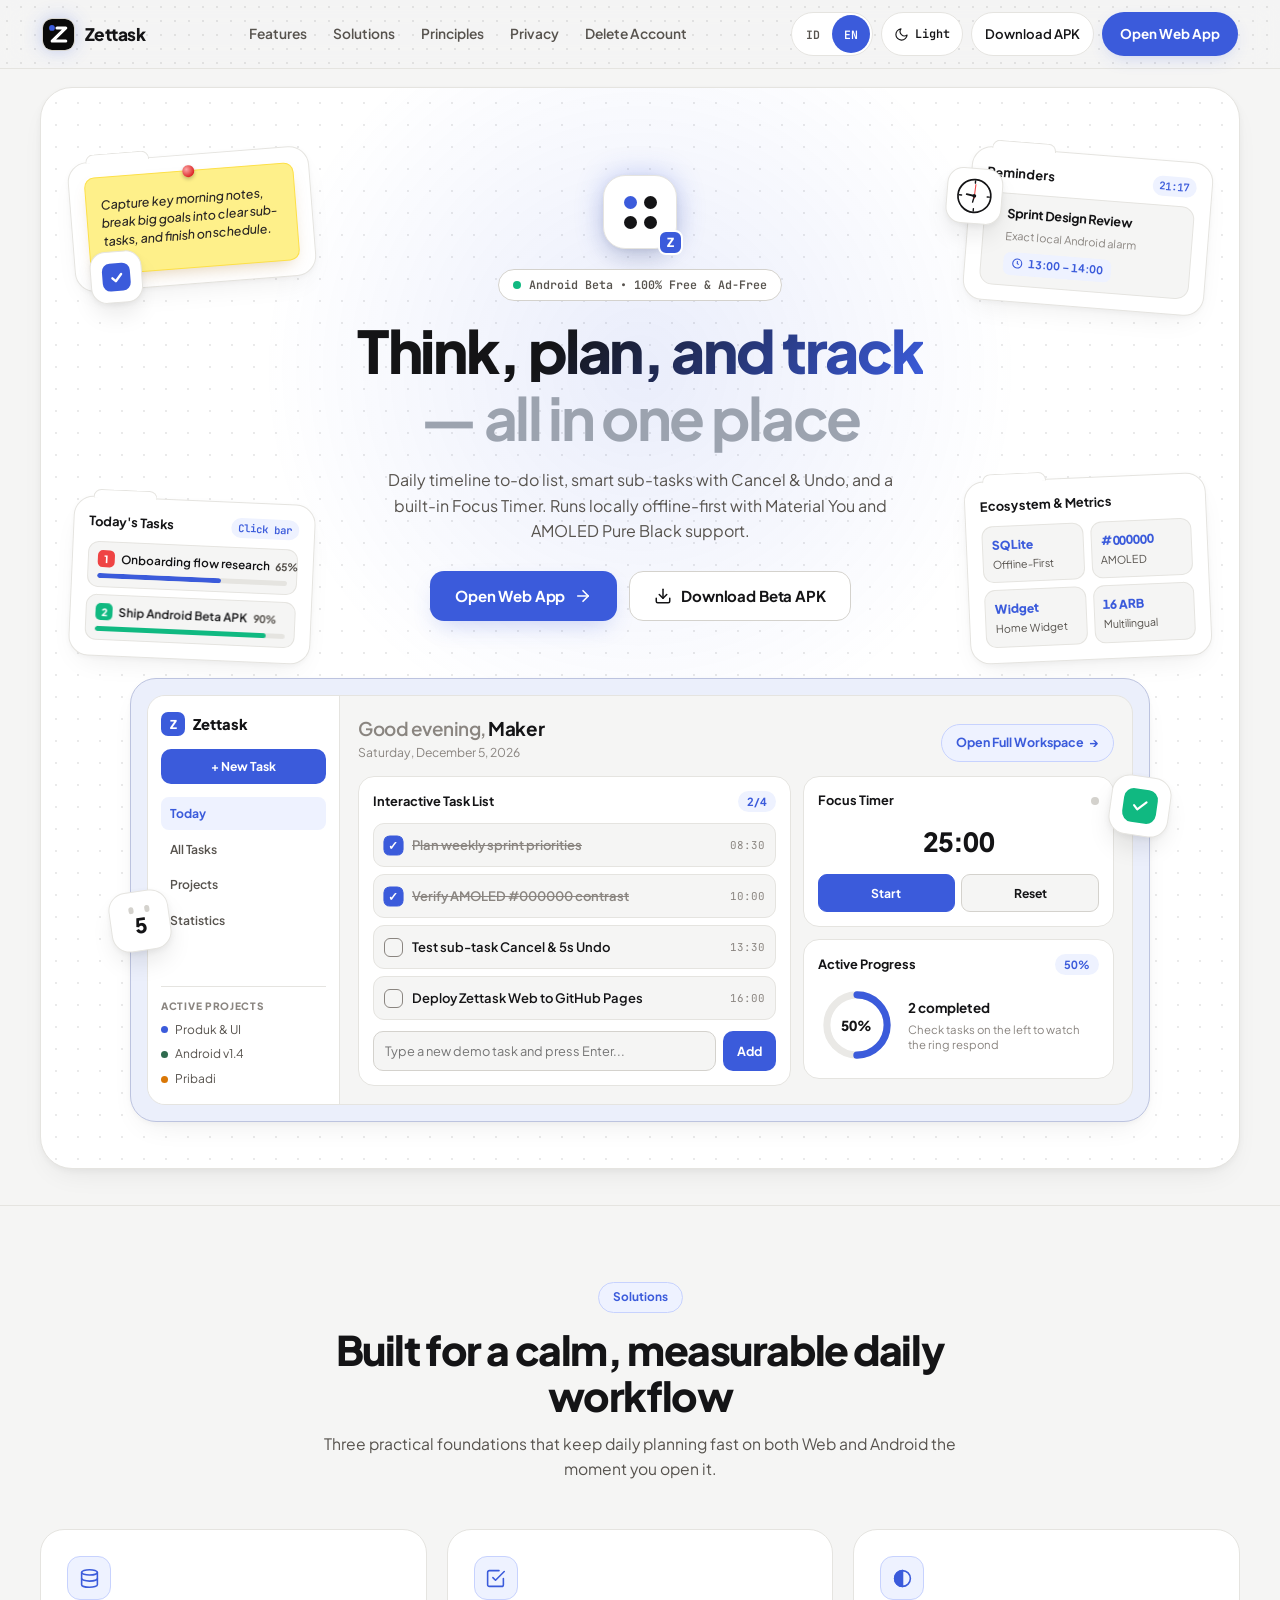
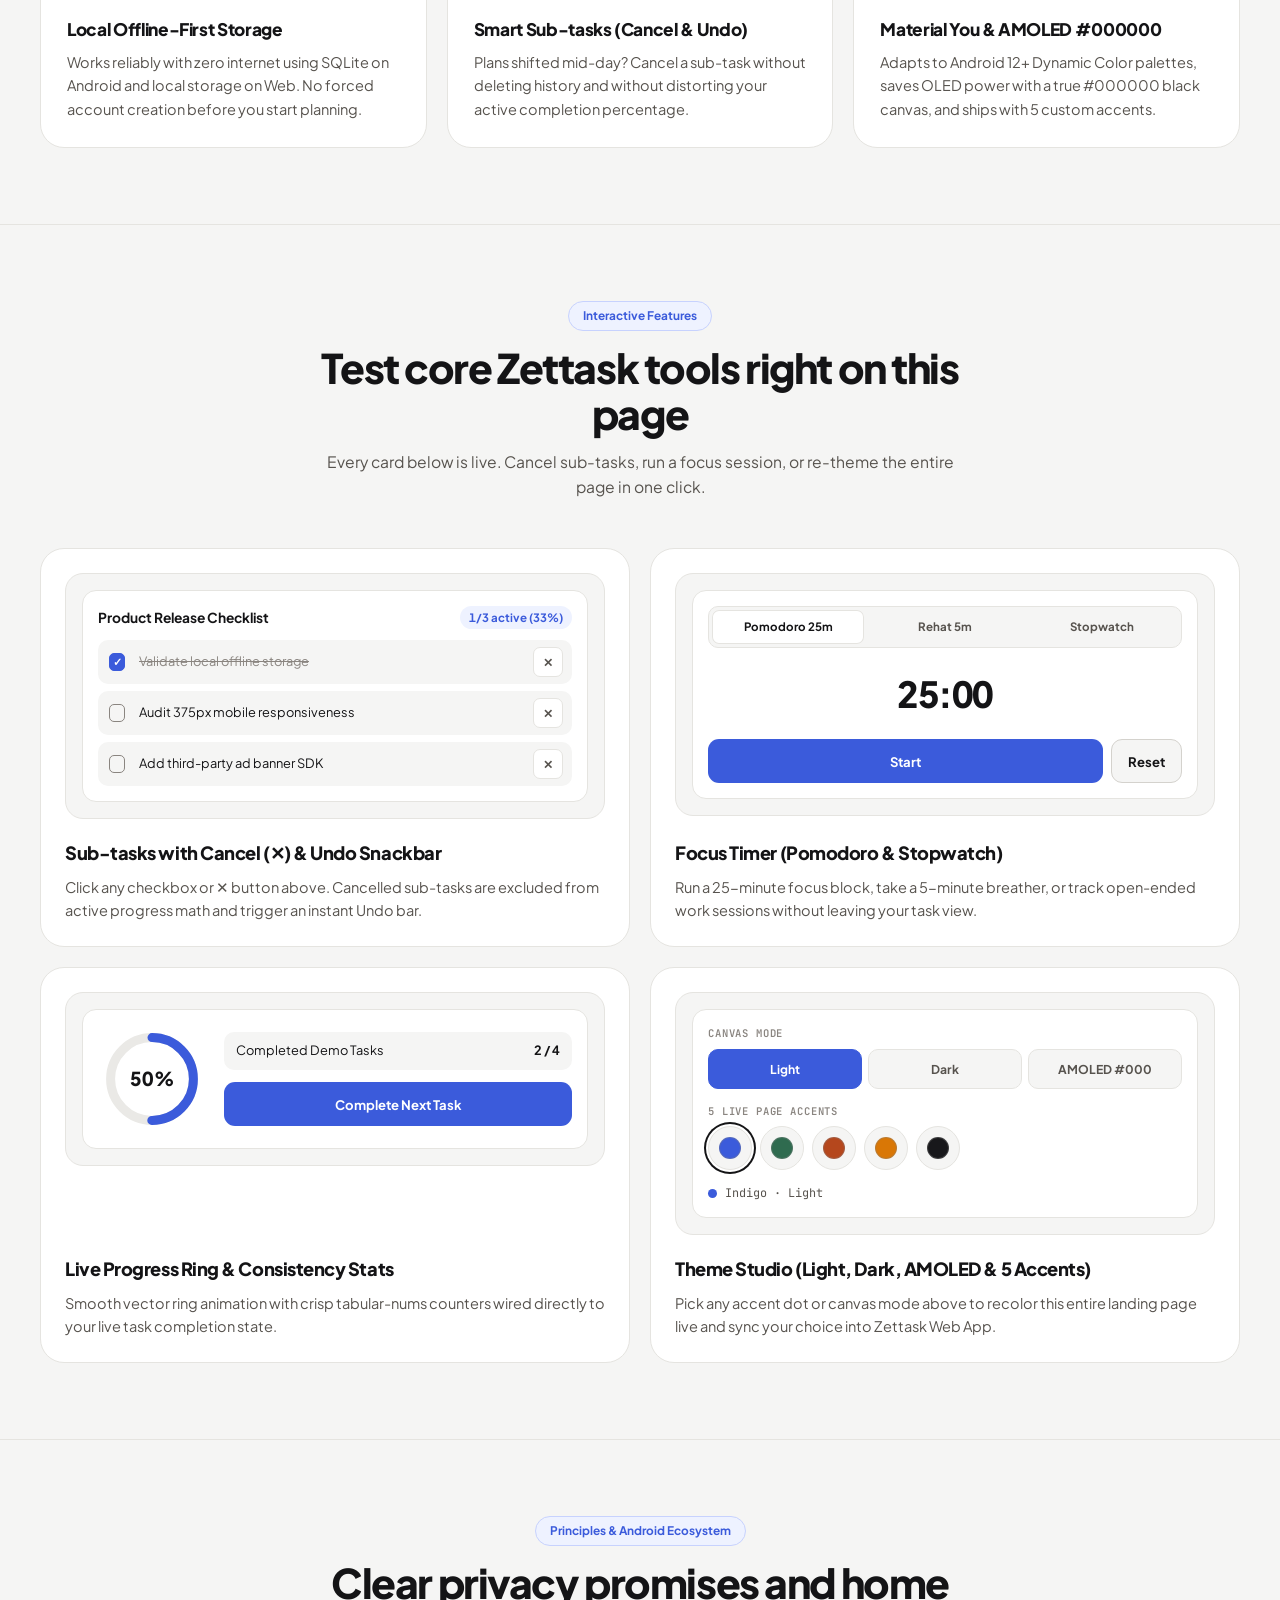
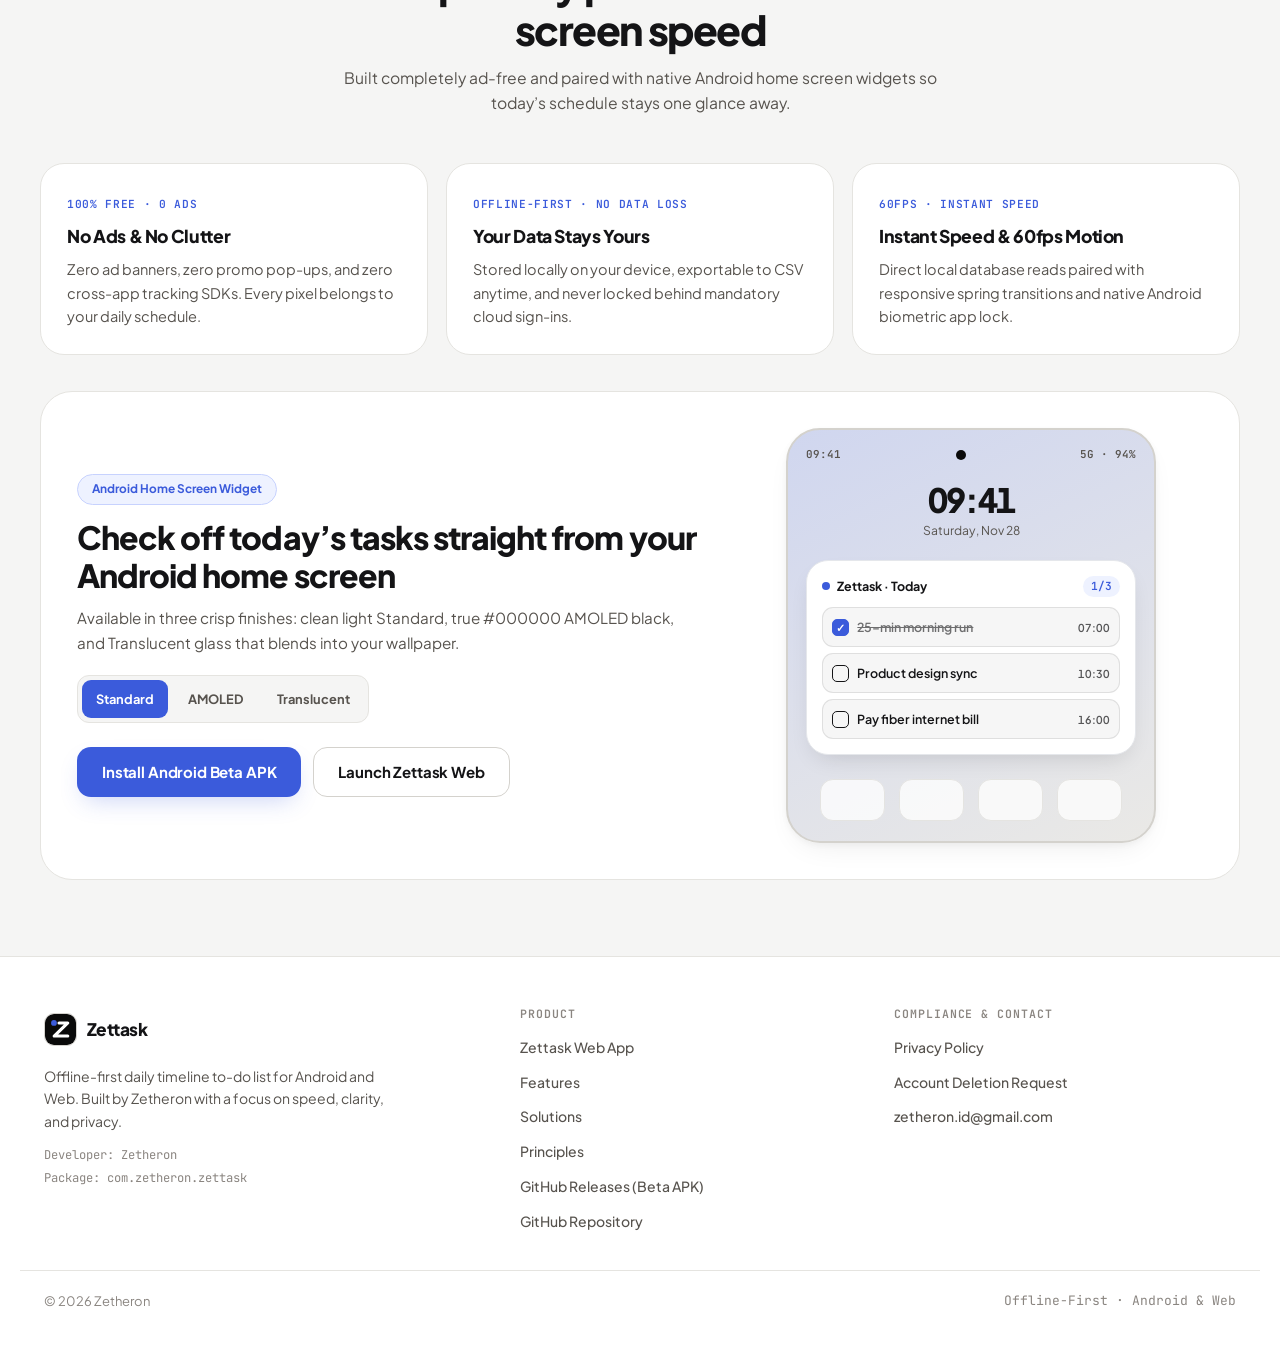
==== commit cc150267: "feat(docs): unify ChronoTask showcase, animations, and ID/EN landing" ====
--- a/docs/index.html
+++ b/docs/index.html
@@ -3,64 +3,77 @@
 <head>
   <meta charset="UTF-8" />
   <meta name="viewport" content="width=device-width, initial-scale=1.0" />
-  <title>Zettask — Catat, Rencanakan, dan Selesaikan di Satu Tempat</title>
-  <meta name="description" content="Zettask oleh Zetheron: aplikasi daftar tugas harian, sub-tugas cerdas, dan pengatur waktu fokus. Tersedia langsung di Zettask Web (offline-first) dan Android." />
-  <meta name="theme-color" content="#FAFAFA" />
+  <title>Zettask — Catat, rencanakan, dan selesaikan di satu tempat</title>
+  <meta name="description" content="Zettask oleh Zetheron: daftar tugas harian offline-first, sub-tugas Cancel & Undo, Focus Timer, Material You, dan AMOLED Pure Black untuk Web & Android." />
+  <meta name="theme-color" content="#F5F5F4" />
   <link rel="icon" type="image/svg+xml" href="data:image/svg+xml,%3Csvg xmlns='http://www.w3.org/2000/svg' viewBox='0 0 64 64'%3E%3Crect width='64' height='64' rx='16' fill='%230A0A0A'/%3E%3Ccircle cx='18.5' cy='18.5' r='5.5' fill='%233B5BDB'/%3E%3Cpath d='M29 18.5H47L19 45.5H47' stroke='%23FFFFFF' stroke-width='6.5' stroke-linecap='round' stroke-linejoin='round' fill='none'/%3E%3C/svg%3E" />
   <link rel="preconnect" href="https://fonts.googleapis.com" />
   <link rel="preconnect" href="https://fonts.gstatic.com" crossorigin />
-  <link href="https://fonts.googleapis.com/css2?family=Plus+Jakarta+Sans:ital,wght@0,400;0,500;0,600;0,700;0,800;1,500&display=swap" rel="stylesheet" />
+  <link href="https://fonts.googleapis.com/css2?family=JetBrains+Mono:wght@500;600&family=Plus+Jakarta+Sans:ital,wght@0,400;0,500;0,600;0,700;0,800;1,500&display=swap" rel="stylesheet" />
   <script>
     (function () {
       try {
         var t = localStorage.getItem('zettask_docs_theme');
         if (!t) {
-          t = window.matchMedia && window.matchMedia('(prefers-color-scheme: dark)').matches ? 'dark' : 'light';
+          t = window.matchMedia && window.matchMedia('(prefers-color-scheme: dark)').matches ? 'amoled' : 'light';
         }
         if (t !== 'light' && t !== 'dark' && t !== 'amoled') t = 'light';
         document.documentElement.setAttribute('data-theme', t);
+
         var a = localStorage.getItem('zettask_docs_accent') || 'indigo';
         document.documentElement.setAttribute('data-accent', a);
+
+        var l = localStorage.getItem('zettask_docs_lang');
+        if (l === 'id' || l === 'en') {
+          document.documentElement.setAttribute('data-active-lang', l);
+          document.documentElement.setAttribute('lang', l);
+        }
       } catch (_) {}
     })();
   </script>
   <link rel="stylesheet" href="./styles.css" />
 </head>
 <body
-  data-title-id="Zettask — Catat, Rencanakan, dan Selesaikan di Satu Tempat"
-  data-title-en="Zettask — Plan, Organize, and Finish in One Place"
+  data-title-id="Zettask — Catat, rencanakan, dan selesaikan di satu tempat"
+  data-title-en="Zettask — Think, plan, and track all in one place"
 >
   <div class="scroll-progress" id="scroll-progress" aria-hidden="true"></div>
-  <a class="skip-link" href="#main-content">Lompat ke konten utama</a>
-
-  <!-- TOP NAVBAR MINIMALIS -->
-  <header class="site-header ct-header">
-    <div class="header-inner ct-header-inner">
-      <a class="brand" href="./index.html" aria-label="Beranda Zettask">
-        <span class="ct-brand-mark" aria-hidden="true">
-          <span class="ct-dot ct-dot-accent"></span>
-          <span class="ct-dot"></span>
-          <span class="ct-dot"></span>
-          <span class="ct-dot"></span>
+  <a class="skip-link" href="#main-content" data-i18n="skipLink">Lompat ke konten utama</a>
+
+  <!-- 1. STICKY HEADER TRANSPARAN BERTEKSTUR -->
+  <header class="site-header">
+    <div class="header-inner">
+      <a class="brand" href="./index.html" aria-label="Zettask Home">
+        <span class="brand-z-shell" aria-hidden="true">
+          <svg class="brand-logo" viewBox="0 0 64 64" fill="none">
+            <rect width="64" height="64" rx="16" fill="#0A0A0A" />
+            <circle cx="18.5" cy="18.5" r="6" class="brand-logo-dot" />
+            <path d="M29 18.5H47L19 45.5H47" stroke="#FFFFFF" stroke-width="6.5" stroke-linecap="round" stroke-linejoin="round" />
+          </svg>
         </span>
-        <span class="ct-brand-text">Zettask</span>
+        <span class="brand-wordmark">Zettask</span>
       </a>
 
-      <nav class="header-nav ct-nav" aria-label="Navigasi utama">
-        <a class="nav-link" href="#features">Fitur</a>
-        <a class="nav-link" href="#principles">Keunggulan</a>
-        <a class="nav-link" href="./privacy-policy.html">Privasi</a>
-        <a class="nav-link" href="./delete-account.html">Hapus Akun</a>
+      <nav class="header-nav" aria-label="Primary navigation">
+        <a class="nav-link" href="#features" data-i18n="navFeatures">Fitur</a>
+        <a class="nav-link" href="#solutions" data-i18n="navSolutions">Solusi</a>
+        <a class="nav-link" href="#principles" data-i18n="navPrinciples">Prinsip</a>
+        <a class="nav-link" href="./privacy-policy.html" data-i18n="navPrivacy">Privasi</a>
+        <a class="nav-link" href="./delete-account.html" data-i18n="navDelete">Hapus Akun</a>
       </nav>
 
-      <div class="header-controls ct-header-actions">
+      <div class="header-controls">
+        <div class="lang-toggle" role="group" aria-label="Language selector">
+          <button type="button" class="lang-btn" data-set-lang="id" aria-pressed="true">ID</button>
+          <button type="button" class="lang-btn" data-set-lang="en" aria-pressed="false">EN</button>
+        </div>
+
         <button
           type="button"
-          class="theme-btn ct-theme-cycle"
+          class="theme-btn"
           data-theme-toggle
           aria-pressed="false"
           aria-label="Ganti tema tampilan"
-          title="Ganti tema (Light / Dark / AMOLED)"
         >
           <svg class="theme-icon theme-icon-moon" viewBox="0 0 24 24" fill="none" stroke="currentColor" stroke-width="1.8" stroke-linecap="round" stroke-linejoin="round" aria-hidden="true">
             <path d="M21 12.79A9 9 0 1 1 11.21 3a7 7 0 0 0 9.79 9.79z" />
@@ -73,640 +86,723 @@
         </button>
 
         <a
-          class="ct-nav-apk"
+          class="nav-btn-apk"
           href="https://github.com/Zetheron/Zettask/releases/latest"
           target="_blank"
           rel="noopener noreferrer"
+          data-i18n="navDownloadApk"
         >
           Unduh APK
         </a>
 
-        <a class="ct-nav-cta" href="./app.html">
-          <span>Buka Web App</span>
+        <a class="nav-btn-webapp spring-btn" href="./app.html" data-i18n="navOpenWeb">
+          Buka Web App
         </a>
       </div>
     </div>
   </header>
 
-  <main id="main-content">
-    <!-- HERO SECTION BERPOLA DOTTED GRID -->
-    <section class="ct-hero-wrap">
-      <div class="ct-container">
-        <div class="ct-hero-canvas" id="hero-canvas">
-          <!-- Center Hero Stack -->
-          <div class="ct-hero-center">
-            <div class="ct-app-icon-tile hero-stagger-1" aria-hidden="true">
-              <div class="ct-app-icon-grid">
-                <span class="ct-icon-dot is-blue"></span>
-                <span class="ct-icon-dot"></span>
-                <span class="ct-icon-dot"></span>
-                <span class="ct-icon-dot"></span>
-              </div>
-              <svg class="ct-app-icon-z" viewBox="0 0 32 32" fill="none">
-                <path d="M9 10.5H23L9 21.5H23" stroke="currentColor" stroke-width="3.2" stroke-linecap="round" stroke-linejoin="round"/>
+  <main id="main-content" class="lang-fade-target">
+    <!-- 2. HERO SECTION: CHRONOTASK X ZETTASK (DOTTED GRID PARALLAX + SPOTLIGHT + INTERACTIVE DASHBOARD) -->
+    <section class="hero-section" id="top">
+      <div class="container">
+        <div class="hero-stage" id="hero-spotlight-stage">
+          <!-- Dotted Grid Parallax Layer + Mouse Radial Spotlight -->
+          <div class="hero-dotted-layer" id="hero-dotted-layer" aria-hidden="true"></div>
+          <div class="hero-mouse-glow" id="hero-mouse-glow" aria-hidden="true"></div>
+
+          <!-- Top Hero Arena (Center Copy + 4 Floating Tactile Cards) -->
+          <div class="hero-top-arena">
+            <div class="hero-center-copy">
+              <!-- Tactile Floating App Icon -->
+              <div class="hero-app-tile entrance-1" aria-hidden="true">
+                <div class="hero-app-dots">
+                  <span class="h-dot is-accent"></span>
+                  <span class="h-dot"></span>
+                  <span class="h-dot"></span>
+                  <span class="h-dot"></span>
+                </div>
+                <span class="hero-z-badge">Z</span>
+              </div>
+
+              <!-- Green Pulse Badge -->
+              <div class="hero-beta-badge entrance-2">
+                <span class="pulse-green-dot" aria-hidden="true"></span>
+                <span data-i18n="heroBadge">Android Beta • 100% Gratis &amp; Bebas Iklan</span>
+              </div>
+
+              <!-- Giant ChronoTask x Zettask Headline -->
+              <h1 class="hero-headline entrance-3">
+                <span class="headline-gradient" data-i18n="heroTitleMain">Catat, rencanakan, dan selesaikan</span>
+                <span class="headline-muted" data-i18n="heroTitleSub">— di satu tempat</span>
+              </h1>
+
+              <p class="hero-sublead entrance-4" data-i18n="heroLead">
+                Daftar tugas timeline harian, sub-tugas cerdas dengan Cancel &amp; Undo, serta Focus Timer. Berjalan lokal secara offline-first dengan dukungan Material You dan AMOLED Pure Black.
+              </p>
+
+              <!-- Dual CTA Buttons -->
+              <div class="hero-cta-group entrance-5">
+                <a class="btn-hero btn-hero-primary spring-btn" href="./app.html">
+                  <span data-i18n="heroCtaWeb">Buka Web App</span>
+                  <svg width="18" height="18" viewBox="0 0 24 24" fill="none" stroke="currentColor" stroke-width="2.2" stroke-linecap="round" stroke-linejoin="round" aria-hidden="true">
+                    <line x1="5" y1="12" x2="19" y2="12" />
+                    <polyline points="12 5 19 12 12 19" />
+                  </svg>
+                </a>
+
+                <a
+                  class="btn-hero btn-hero-secondary spring-btn"
+                  href="https://github.com/Zetheron/Zettask/releases/latest"
+                  target="_blank"
+                  rel="noopener noreferrer"
+                >
+                  <svg width="18" height="18" viewBox="0 0 24 24" fill="none" stroke="currentColor" stroke-width="2" stroke-linecap="round" stroke-linejoin="round" aria-hidden="true">
+                    <path d="M21 15v4a2 2 0 0 1-2 2H5a2 2 0 0 1-2-2v-4" />
+                    <polyline points="7 10 12 15 17 10" />
+                    <line x1="12" y1="15" x2="12" y2="3" />
+                  </svg>
+                  <span data-i18n="heroCtaApk">Download Beta APK</span>
+                </a>
+              </div>
+            </div>
+
+            <!-- 4 INTERACTIVE FLOATING ELEMENTS -->
+            <div class="hero-floating-layer" aria-label="Interactive floating preview cards">
+              <!-- Top-Left: Asymmetric Yellow Sticky Note + Red Pin + Floating Checkmark -->
+              <div class="float-wrap float-tl entrance-card-1" data-parallax-y="-22" data-parallax-mouse="14">
+                <div class="tactile-folder tilt-neg">
+                  <div class="sticky-paper">
+                    <span class="red-pushpin" aria-hidden="true"></span>
+                    <p class="sticky-copy" data-i18n="floatStickyText">
+                      Tulis detail penting rapat pagi, pecah jadi sub-tugas kecil, dan selesaikan tepat waktu.
+                    </p>
+                  </div>
+                  <button
+                    type="button"
+                    class="floating-check-squircle spring-pop"
+                    id="float-sticky-check"
+                    aria-pressed="true"
+                    data-i18n-aria="floatCheckAria"
+                    aria-label="Klik contoh kotak centang"
+                  >
+                    <span class="squircle-check-inner">
+                      <svg viewBox="0 0 16 16" fill="none" stroke="currentColor" stroke-width="2.5" stroke-linecap="round" stroke-linejoin="round" aria-hidden="true">
+                        <polyline points="3.2 8.4 6.6 11.8 12.8 4.6" />
+                      </svg>
+                    </span>
+                  </button>
+                </div>
+              </div>
+
+              <!-- Top-Right: Floating Reminders Card + Real-Time Analog Clock -->
+              <div class="float-wrap float-tr entrance-card-2" data-parallax-y="-18" data-parallax-mouse="-14">
+                <div class="tactile-folder tilt-pos">
+                  <div class="floating-analog-tile" aria-hidden="true">
+                    <svg class="analog-clock-svg" viewBox="0 0 56 56" fill="none">
+                      <circle cx="28" cy="28" r="23" stroke="currentColor" stroke-width="2.4" />
+                      <line x1="28" y1="7" x2="28" y2="10" stroke="currentColor" stroke-width="2" stroke-linecap="round" />
+                      <line x1="49" y1="28" x2="46" y2="28" stroke="currentColor" stroke-width="2" stroke-linecap="round" />
+                      <line x1="28" y1="49" x2="28" y2="46" stroke="currentColor" stroke-width="2" stroke-linecap="round" />
+                      <line x1="7" y1="28" x2="10" y2="28" stroke="currentColor" stroke-width="2" stroke-linecap="round" />
+                      <line id="clock-hour-hand" x1="28" y1="28" x2="28" y2="17" stroke="currentColor" stroke-width="2.6" stroke-linecap="round" />
+                      <line id="clock-min-hand" x1="28" y1="28" x2="37" y2="28" stroke="currentColor" stroke-width="2" stroke-linecap="round" />
+                      <line id="clock-sec-hand" x1="28" y1="31" x2="28" y2="12" stroke="#EF4444" stroke-width="1.5" stroke-linecap="round" />
+                      <circle cx="28" cy="28" r="2.6" fill="currentColor" />
+                    </svg>
+                  </div>
+
+                  <div class="float-card-head">
+                    <span class="float-card-title" data-i18n="floatRemTitle">Pengingat</span>
+                    <span class="float-card-tag tabular" id="realtime-digital-mini">13:00</span>
+                  </div>
+                  <div class="float-rem-body">
+                    <strong data-i18n="floatRemItem">Review Desain Sprint</strong>
+                    <span data-i18n="floatRemSub">Alarm lokal tepat waktu</span>
+                    <div class="float-rem-pill tabular">
+                      <svg width="12" height="12" viewBox="0 0 24 24" fill="none" stroke="currentColor" stroke-width="2.2" aria-hidden="true">
+                        <circle cx="12" cy="12" r="9" />
+                        <polyline points="12 7 12 12 15 14" />
+                      </svg>
+                      <span>13:00 – 14:00</span>
+                    </div>
+                  </div>
+                </div>
+              </div>
+
+              <!-- Bottom-Left: Today's Tasks Card with Interactive Progress Bars -->
+              <div class="float-wrap float-bl entrance-card-3" data-parallax-y="18" data-parallax-mouse="12">
+                <div class="tactile-folder tilt-slight-pos" id="float-today-card">
+                  <div class="float-card-head">
+                    <span class="float-card-title" data-i18n="floatTasksTitle">Tugas Hari Ini</span>
+                    <span class="float-hint-chip" data-i18n="floatTasksHint">Klik bar</span>
+                  </div>
+
+                  <button type="button" class="float-task-bar-btn" data-cycle-bar="0">
+                    <span class="float-task-top">
+                      <span class="prio-badge is-coral">1</span>
+                      <span class="float-task-name" data-i18n="floatTask1">Riset alur onboarding</span>
+                      <span class="float-task-pct tabular" data-bar-label="0">65%</span>
+                    </span>
+                    <span class="float-bar-track">
+                      <span class="float-bar-fill is-accent" data-bar-fill="0" style="width: 65%;"></span>
+                    </span>
+                  </button>
+
+                  <button type="button" class="float-task-bar-btn" data-cycle-bar="1">
+                    <span class="float-task-top">
+                      <span class="prio-badge is-emerald">2</span>
+                      <span class="float-task-name" data-i18n="floatTask2">Rilis APK Android Beta</span>
+                      <span class="float-task-pct tabular" data-bar-label="1">90%</span>
+                    </span>
+                    <span class="float-bar-track">
+                      <span class="float-bar-fill is-emerald" data-bar-fill="1" style="width: 90%;"></span>
+                    </span>
+                  </button>
+                </div>
+              </div>
+
+              <!-- Bottom-Right: Ecosystem Integration & Mini Metrics Card -->
+              <div class="float-wrap float-br entrance-card-4" data-parallax-y="22" data-parallax-mouse="-12">
+                <div class="tactile-folder tilt-slight-neg">
+                  <div class="float-card-head">
+                    <span class="float-card-title" data-i18n="floatEcoTitle">Ekosistem &amp; Metrik</span>
+                  </div>
+                  <div class="eco-mini-grid">
+                    <div class="eco-badge-tile">
+                      <strong class="tabular">SQLite</strong>
+                      <span data-i18n="floatEco1">Offline-First</span>
+                    </div>
+                    <div class="eco-badge-tile">
+                      <strong class="tabular">#000000</strong>
+                      <span>AMOLED</span>
+                    </div>
+                    <div class="eco-badge-tile">
+                      <strong class="tabular">Widget</strong>
+                      <span data-i18n="floatEco3">Layar Beranda</span>
+                    </div>
+                    <div class="eco-badge-tile">
+                      <strong class="tabular">16 ARB</strong>
+                      <span data-i18n="floatEco4">Multibahasa</span>
+                    </div>
+                  </div>
+                </div>
+              </div>
+            </div>
+          </div>
+
+          <!-- PUSAT INTERAKTIF: LIVE ZETTASK WEB DASHBOARD MOCKUP -->
+          <div class="hero-dashboard-wrap" id="hero-dashboard-showcase" data-reveal>
+            <!-- Floating Date Badge -->
+            <div class="stage-float-tile stage-tile-date" aria-hidden="true">
+              <div class="binder-dots"><span></span><span></span></div>
+              <span class="stage-date-num tabular" id="hero-live-day">28</span>
+            </div>
+
+            <!-- Floating Check Badge -->
+            <div class="stage-float-tile stage-tile-check" aria-hidden="true">
+              <span class="stage-emerald-check">
+                <svg width="18" height="18" viewBox="0 0 24 24" fill="none" stroke="currentColor" stroke-width="2.8" stroke-linecap="round" stroke-linejoin="round">
+                  <polyline points="20 6 9 17 4 12" />
+                </svg>
+              </span>
+            </div>
+
+            <div class="showcase-bezel">
+              <div class="mock-dashboard">
+                <!-- Mock Sidebar -->
+                <aside class="mock-sidebar" aria-hidden="true">
+                  <div class="mock-brand-row">
+                    <span class="mock-mini-z">Z</span>
+                    <span>Zettask</span>
+                  </div>
+                  <div class="mock-new-pill" data-i18n="mockNewBtn">+ Tugas Baru</div>
+                  <div class="mock-nav-list">
+                    <span class="mock-nav-pill is-active" data-i18n="mockNavToday">Hari Ini</span>
+                    <span class="mock-nav-pill" data-i18n="mockNavAll">Semua Tugas</span>
+                    <span class="mock-nav-pill" data-i18n="mockNavProjects">Proyek</span>
+                    <span class="mock-nav-pill" data-i18n="mockNavStats">Statistik</span>
+                  </div>
+                  <div class="mock-proj-block">
+                    <small data-i18n="mockProjHeader">PROYEK AKTIF</small>
+                    <span><i class="dot-ind"></i> Produk &amp; UI</span>
+                    <span><i class="dot-sag"></i> Android v1.4</span>
+                    <span><i class="dot-amb"></i> Pribadi</span>
+                  </div>
+                </aside>
+
+                <!-- Mock Main Area -->
+                <div class="mock-main">
+                  <div class="mock-topbar">
+                    <div>
+                      <div class="mock-greeting">
+                        <span class="muted" id="hero-mock-greet">Selamat siang,</span>
+                        <strong data-i18n="mockUser">Produktif</strong>
+                      </div>
+                      <div class="mock-date-text" id="hero-mock-date">Sabtu, 28 November 2026</div>
+                    </div>
+                    <a class="mock-open-full spring-btn" href="./app.html">
+                      <span data-i18n="mockOpenFull">Buka Layar Penuh</span> &rarr;
+                    </a>
+                  </div>
+
+                  <div class="mock-bento-row">
+                    <!-- Interactive Checklist Column -->
+                    <div class="mock-widget mock-widget-tasks">
+                      <div class="mock-widget-head">
+                        <span data-i18n="mockTodoTitle">Daftar Tugas Interaktif</span>
+                        <span class="mock-counter-pill tabular" id="hero-task-counter">2/4</span>
+                      </div>
+
+                      <ul class="hero-live-tasks" id="hero-task-list" aria-label="Interactive demo tasks"></ul>
+
+                      <form class="hero-quick-form" id="hero-task-form">
+                        <input
+                          type="text"
+                          id="hero-task-input"
+                          class="hero-quick-input"
+                          maxlength="80"
+                          data-i18n-placeholder="mockAddPlaceholder"
+                          placeholder="Ketik tugas demo baru lalu tekan Enter..."
+                          autocomplete="off"
+                        />
+                        <button type="submit" class="hero-quick-btn spring-btn" data-i18n="mockAddBtn">Tambah</button>
+                      </form>
+                    </div>
+
+                    <!-- Mini Timer + Live Progress Ring Column -->
+                    <div class="mock-side-col">
+                      <div class="mock-widget mock-widget-timer">
+                        <div class="mock-widget-head">
+                          <span>Focus Timer</span>
+                          <span class="live-pulse-indicator" id="hero-timer-dot" aria-hidden="true"></span>
+                        </div>
+                        <div class="hero-timer-digits tabular" id="hero-timer-digits">25:00</div>
+                        <div class="hero-timer-btns">
+                          <button type="button" class="hero-t-btn is-primary spring-btn" id="hero-timer-toggle" data-i18n="timerStart">
+                            Mulai
+                          </button>
+                          <button type="button" class="hero-t-btn spring-btn" id="hero-timer-reset">
+                            Reset
+                          </button>
+                        </div>
+                      </div>
+
+                      <div class="mock-widget mock-widget-ring">
+                        <div class="mock-widget-head">
+                          <span data-i18n="mockRingTitle">Progres Aktif</span>
+                          <span class="mock-counter-pill tabular" id="hero-ring-ratio">50%</span>
+                        </div>
+                        <div class="hero-ring-row">
+                          <div class="hero-ring-svg-wrap">
+                            <svg class="hero-ring-svg" viewBox="0 0 88 88" aria-hidden="true">
+                              <circle cx="44" cy="44" r="34" class="ring-track" stroke-width="8" fill="none" />
+                              <circle
+                                cx="44"
+                                cy="44"
+                                r="34"
+                                id="hero-ring-circle"
+                                class="ring-progress"
+                                stroke-width="8"
+                                fill="none"
+                                stroke-dasharray="213.63"
+                                stroke-dashoffset="213.63"
+                              />
+                            </svg>
+                            <span class="hero-ring-center tabular" id="hero-ring-pct">50%</span>
+                          </div>
+                          <div class="hero-ring-copy">
+                            <strong class="tabular" id="hero-ring-done-label">2 selesai</strong>
+                            <span data-i18n="mockRingHint">Centang tugas di kiri untuk melihat cincin bergerak</span>
+                          </div>
+                        </div>
+                      </div>
+                    </div>
+                  </div>
+                </div>
+              </div>
+            </div>
+          </div>
+        </div>
+      </div>
+    </section>
+
+    <!-- 3A. SECTION SOLUTIONS (3 COLUMN CARDS WITH SPRING HOVER) -->
+    <section class="page-section" id="solutions">
+      <div class="container">
+        <div class="section-header" data-reveal>
+          <span class="section-pill" data-i18n="solKicker">Solusi</span>
+          <h2 class="section-title" data-i18n="solTitle">Dirancang untuk ritme kerja yang tenang dan terukur</h2>
+          <p class="section-sub" data-i18n="solSub">
+            Tiga fondasi praktis yang membuat pencatatan harian di Web maupun Android terasa ringan sejak detik pertama dibuka.
+          </p>
+        </div>
+
+        <div class="solutions-grid">
+          <article class="solution-card" data-reveal style="--stagger: 0ms;">
+            <div class="sol-icon" aria-hidden="true">
+              <svg width="21" height="21" viewBox="0 0 24 24" fill="none" stroke="currentColor" stroke-width="1.8" stroke-linecap="round" stroke-linejoin="round">
+                <ellipse cx="12" cy="5" rx="9" ry="3" />
+                <path d="M21 12c0 1.66-4 3-9 3s-9-1.34-9-3" />
+                <path d="M3 5v14c0 1.66 4 3 9 3s9-1.34 9-3V5" />
               </svg>
             </div>
-
-            <h1 class="ct-hero-title hero-stagger-2">
-              <span class="ct-title-ink">Catat, rencanakan, dan selesaikan</span>
-              <span class="ct-title-soft">— di satu tempat</span>
-            </h1>
-
-            <p class="ct-hero-lead hero-stagger-3">
-              Kelola daftar tugas harian, sub-tugas dengan fitur batal pintar, dan pengatur waktu fokus tanpa gangguan iklan. Langsung berjalan di browser maupun Android.
+            <h3 class="sol-title" data-i18n="sol1Title">Penyimpanan Lokal Offline-First</h3>
+            <p class="sol-desc" data-i18n="sol1Desc">
+              Bekerja penuh tanpa sinyal internet menggunakan SQLite di Android dan penyimpanan lokal di Web. Tidak ada paksaan membuat akun sebelum mencatat.
             </p>
-
-            <div class="ct-hero-ctas hero-stagger-4">
-              <a class="btn-ct btn-ct-primary" href="./app.html">
-                <span>Buka Zettask Web</span>
-                <svg width="17" height="17" viewBox="0 0 24 24" fill="none" stroke="currentColor" stroke-width="2.2" stroke-linecap="round" stroke-linejoin="round" aria-hidden="true">
-                  <line x1="5" y1="12" x2="19" y2="12" />
-                  <polyline points="12 5 19 12 12 19" />
-                </svg>
-              </a>
+          </article>
+
+          <article class="solution-card" data-reveal style="--stagger: 90ms;">
+            <div class="sol-icon" aria-hidden="true">
+              <svg width="21" height="21" viewBox="0 0 24 24" fill="none" stroke="currentColor" stroke-width="1.8" stroke-linecap="round" stroke-linejoin="round">
+                <path d="M9 11l3 3L22 4" />
+                <path d="M21 12v7a2 2 0 0 1-2 2H5a2 2 0 0 1-2-2V5a2 2 0 0 1 2-2h11" />
+              </svg>
+            </div>
+            <h3 class="sol-title" data-i18n="sol2Title">Sub-tugas Cerdas (Cancel &amp; Undo)</h3>
+            <p class="sol-desc" data-i18n="sol2Desc">
+              Rencana berubah di tengah hari? Batalkan sub-tugas tanpa menghapus riwayatnya dan tanpa merusak persentase penyelesaian tugas utama.
+            </p>
+          </article>
+
+          <article class="solution-card" data-reveal style="--stagger: 180ms;">
+            <div class="sol-icon" aria-hidden="true">
+              <svg width="21" height="21" viewBox="0 0 24 24" fill="none" stroke="currentColor" stroke-width="1.8" stroke-linecap="round" stroke-linejoin="round">
+                <circle cx="12" cy="12" r="9" />
+                <path d="M12 3a9 9 0 0 0 0 18z" fill="currentColor" />
+              </svg>
+            </div>
+            <h3 class="sol-title" data-i18n="sol3Title">Material You &amp; AMOLED #000000</h3>
+            <p class="sol-desc" data-i18n="sol3Desc">
+              Menyatu dengan palet Dynamic Color Android 12+, hemat baterai di layar OLED lewat kanvas hitam murni #000000, serta memiliki 5 warna aksen pilihan.
+            </p>
+          </article>
+        </div>
+      </div>
+    </section>
+
+    <!-- 3B. SECTION FEATURES (2x2 INTERACTIVE BENTO GRID) -->
+    <section class="page-section" id="features">
+      <div class="container">
+        <div class="section-header" data-reveal>
+          <span class="section-pill" data-i18n="featKicker">Fitur Interaktif</span>
+          <h2 class="section-title" data-i18n="featTitle">Coba langsung fitur inti Zettask di halaman ini</h2>
+          <p class="section-sub" data-i18n="featSub">
+            Setiap kartu di bawah ini aktif dan interaktif. Batalkan sub-tugas, jalankan pengatur waktu fokus, atau ganti warna seluruh halaman.
+          </p>
+        </div>
+
+        <div class="bento-2x2">
+          <!-- BENTO 1: Sub-tasks Cancel (✕) + Sliding Undo Snackbar -->
+          <article class="bento-card" data-reveal style="--stagger: 0ms;">
+            <div class="bento-playground">
+              <div class="bento-ui-card">
+                <div class="bento-ui-top">
+                  <strong data-i18n="bento1Parent">Persiapan Rilis Produk</strong>
+                  <span class="bento-pill tabular" id="bento-sub-progress">1/3 aktif (33%)</span>
+                </div>
+
+                <div class="bento-sub-list" id="bento-subtask-list"></div>
+
+                <div class="bento-sliding-snackbar" id="bento-snackbar" hidden>
+                  <span id="bento-snackbar-text" data-i18n="bento1Toast">Sub-tugas dibatalkan</span>
+                  <button type="button" class="bento-undo-btn spring-btn" id="bento-undo-btn" data-i18n="bento1Undo">
+                    Urungkan
+                  </button>
+                </div>
+              </div>
+            </div>
+
+            <div class="bento-info">
+              <h3 class="bento-heading" data-i18n="bento1Title">Sub-tugas dengan Cancel (✕) &amp; Undo Snackbar</h3>
+              <p class="bento-copy" data-i18n="bento1Desc">
+                Klik centang atau tombol ✕ di atas. Sub-tugas yang dibatalkan langsung dikecualikan dari hitungan progres aktif dan dilengkapi tombol Urungkan.
+              </p>
+            </div>
+          </article>
+
+          <!-- BENTO 2: Mini Focus Timer (Pomodoro / Break / Stopwatch) -->
+          <article class="bento-card" data-reveal style="--stagger: 90ms;">
+            <div class="bento-playground">
+              <div class="bento-ui-card bento-timer-ui">
+                <div class="bento-mode-tabs" id="bento-timer-modes" role="group" aria-label="Timer mode">
+                  <button type="button" class="b-mode-tab is-active" data-bento-mode="pomodoro">Pomodoro 25m</button>
+                  <button type="button" class="b-mode-tab" data-bento-mode="break">Rehat 5m</button>
+                  <button type="button" class="b-mode-tab" data-bento-mode="stopwatch">Stopwatch</button>
+                </div>
+
+                <div class="bento-clock-readout tabular" id="bento-clock-readout">25:00</div>
+
+                <div class="bento-clock-actions">
+                  <button type="button" class="btn-bento-primary spring-btn" id="bento-clock-toggle" data-i18n="timerStart">
+                    Mulai
+                  </button>
+                  <button type="button" class="btn-bento-ghost spring-btn" id="bento-clock-reset">
+                    Reset
+                  </button>
+                </div>
+              </div>
+            </div>
+
+            <div class="bento-info">
+              <h3 class="bento-heading" data-i18n="bento2Title">Focus Timer (Pomodoro &amp; Stopwatch)</h3>
+              <p class="bento-copy" data-i18n="bento2Desc">
+                Mulai sesi fokus 25 menit, istirahat singkat 5 menit, atau hitung waktu kerja secara presisi tanpa berpindah tab.
+              </p>
+            </div>
+          </article>
+
+          <!-- BENTO 3: Live Progress Ring SVG Responding to Task Completion -->
+          <article class="bento-card" data-reveal style="--stagger: 60ms;">
+            <div class="bento-playground">
+              <div class="bento-ui-card bento-ring-ui">
+                <div class="bento-ring-graphic">
+                  <svg class="bento-live-svg" viewBox="0 0 120 120" aria-hidden="true">
+                    <circle cx="60" cy="60" r="46" class="ring-track" stroke-width="10" fill="none" />
+                    <circle
+                      cx="60"
+                      cy="60"
+                      r="46"
+                      id="bento-live-ring"
+                      class="ring-progress"
+                      stroke-width="10"
+                      fill="none"
+                      stroke-dasharray="289.03"
+                      stroke-dashoffset="289.03"
+                    />
+                  </svg>
+                  <div class="bento-ring-val tabular" id="bento-ring-pct">50%</div>
+                </div>
+
+                <div class="bento-ring-controls">
+                  <div class="bento-stat-row tabular">
+                    <span data-i18n="bento3CompletedLabel">Tugas Demo Selesai</span>
+                    <strong id="bento-ring-fraction">2 / 4</strong>
+                  </div>
+                  <button type="button" class="btn-bento-primary spring-btn" id="bento-step-task-btn" data-i18n="bento3TriggerBtn">
+                    Centang Tugas Berikutnya
+                  </button>
+                </div>
+              </div>
+            </div>
+
+            <div class="bento-info">
+              <h3 class="bento-heading" data-i18n="bento3Title">Live Progress Ring &amp; Statistik Konsistensi</h3>
+              <p class="bento-copy" data-i18n="bento3Desc">
+                Grafik cincin vektor mulus dengan angka tabular-nums yang terhubung langsung ke penyelesaian daftar tugas Anda secara real-time.
+              </p>
+            </div>
+          </article>
+
+          <!-- BENTO 4: Live Page-Wide Theme Studio (3 Themes + 5 Accents) -->
+          <article class="bento-card" data-reveal style="--stagger: 150ms;">
+            <div class="bento-playground">
+              <div class="bento-ui-card bento-studio-ui" id="bento-theme-studio">
+                <div class="studio-row">
+                  <span class="studio-label" data-i18n="studioSurfaceLabel">MODE KANVAS</span>
+                  <div class="studio-mode-pills" role="group" aria-label="Canvas theme">
+                    <button type="button" class="studio-mode-btn" data-page-theme="light">Light</button>
+                    <button type="button" class="studio-mode-btn" data-page-theme="dark">Dark</button>
+                    <button type="button" class="studio-mode-btn" data-page-theme="amoled">AMOLED #000</button>
+                  </div>
+                </div>
+
+                <div class="studio-row">
+                  <span class="studio-label" data-i18n="studioAccentLabel">5 WARNA AKSEN HALAMAN</span>
+                  <div class="studio-swatch-row" role="group" aria-label="Page accent color">
+                    <button type="button" class="studio-swatch spring-pop" data-page-accent="indigo" title="Indigo" aria-label="Indigo">
+                      <span class="sw-circle is-indigo"></span>
+                    </button>
+                    <button type="button" class="studio-swatch spring-pop" data-page-accent="sage" title="Sage" aria-label="Sage">
+                      <span class="sw-circle is-sage"></span>
+                    </button>
+                    <button type="button" class="studio-swatch spring-pop" data-page-accent="terracotta" title="Terracotta" aria-label="Terracotta">
+                      <span class="sw-circle is-terracotta"></span>
+                    </button>
+                    <button type="button" class="studio-swatch spring-pop" data-page-accent="amber" title="Amber" aria-label="Amber">
+                      <span class="sw-circle is-amber"></span>
+                    </button>
+                    <button type="button" class="studio-swatch spring-pop" data-page-accent="monochrome" title="Monochrome" aria-label="Monochrome">
+                      <span class="sw-circle is-monochrome"></span>
+                    </button>
+                  </div>
+                </div>
+
+                <div class="studio-live-note">
+                  <span class="studio-active-dot" aria-hidden="true"></span>
+                  <span id="studio-status-text">Indigo · Light</span>
+                </div>
+              </div>
+            </div>
+
+            <div class="bento-info">
+              <h3 class="bento-heading" data-i18n="bento4Title">Theme Studio (Light, Dark, AMOLED &amp; 5 Aksen)</h3>
+              <p class="bento-copy" data-i18n="bento4Desc">
+                Klik salah satu warna aksen atau mode latar di atas untuk mengubah tampilan seluruh halaman ini sekaligus menyimpannya ke Zettask Web App.
+              </p>
+            </div>
+          </article>
+        </div>
+      </div>
+    </section>
+
+    <!-- 4. SECTION ZETTASK PRINCIPLES & ANDROID WIDGET INTEGRATION -->
+    <section class="page-section" id="principles">
+      <div class="container">
+        <div class="section-header" data-reveal>
+          <span class="section-pill" data-i18n="prinKicker">Prinsip &amp; Ekosistem Android</span>
+          <h2 class="section-title" data-i18n="prinTitle">Janji privasi tegas dan akses cepat dari layar beranda</h2>
+          <p class="section-sub" data-i18n="prinSub">
+            Dibangun tanpa iklan dan dilengkapi widget layar beranda Android agar agenda hari ini selalu terlihat dalam sekali pandang.
+          </p>
+        </div>
+
+        <!-- 3 Pillar Principles -->
+        <div class="principles-grid">
+          <article class="principle-card" data-reveal style="--stagger: 0ms;">
+            <span class="prin-eyebrow">100% FREE · 0 ADS</span>
+            <h3 class="prin-title" data-i18n="prin1Title">Tanpa Iklan &amp; Tanpa Keramaian</h3>
+            <p class="prin-desc" data-i18n="prin1Desc">
+              Nol banner promosi, nol pop-up pengganggu, dan nol SDK pelacak lintas aplikasi. Ruang layar murni didedikasikan untuk daftar tugas Anda.
+            </p>
+          </article>
+
+          <article class="principle-card" data-reveal style="--stagger: 90ms;">
+            <span class="prin-eyebrow">OFFLINE-FIRST · NO DATA LOSS</span>
+            <h3 class="prin-title" data-i18n="prin2Title">Data Sepenuhnya Milik Anda</h3>
+            <p class="prin-desc" data-i18n="prin2Desc">
+              Tersimpan aman di perangkat lokal, dapat diekspor ke CSV kapan saja, dan tidak pernah mengunci akses catatan Anda di balik kewajiban login.
+            </p>
+          </article>
+
+          <article class="principle-card" data-reveal style="--stagger: 180ms;">
+            <span class="prin-eyebrow">60FPS · INSTANT SPEED</span>
+            <h3 class="prin-title" data-i18n="prin3Title">Terbuka Instan &amp; Responsif</h3>
+            <p class="prin-desc" data-i18n="prin3Desc">
+              Pembacaan database lokal yang instan dipadukan dengan transisi pegas ringan dan kunci keamanan biometrik bawaan Android.
+            </p>
+          </article>
+        </div>
+
+        <!-- Android Home Screen Widget Visualization -->
+        <div class="android-widget-showcase" data-reveal>
+          <div class="widget-showcase-copy">
+            <span class="section-pill" data-i18n="widgetBadge">Android Home Screen Widget</span>
+            <h3 class="widget-showcase-title" data-i18n="widgetTitle">
+              Centang agenda hari ini langsung dari layar utama Android
+            </h3>
+            <p class="widget-showcase-desc" data-i18n="widgetDesc">
+              Hadir dalam tiga gaya permukaan: Standard terang bersih, AMOLED hitam pekat #000000, dan Translucent yang menyatu dengan wallpaper favorit Anda.
+            </p>
+
+            <div class="widget-style-switcher" id="android-widget-styles" role="group" aria-label="Android widget style">
+              <button type="button" class="w-style-btn is-active" data-widget-style="standard">Standard</button>
+              <button type="button" class="w-style-btn" data-widget-style="amoled">AMOLED</button>
+              <button type="button" class="w-style-btn" data-widget-style="translucent">Translucent</button>
+            </div>
+
+            <div class="widget-cta-row">
               <a
-                class="btn-ct btn-ct-secondary"
+                class="btn-hero btn-hero-primary spring-btn"
                 href="https://github.com/Zetheron/Zettask/releases/latest"
                 target="_blank"
                 rel="noopener noreferrer"
+                data-i18n="widgetCtaApk"
               >
-                <svg width="17" height="17" viewBox="0 0 24 24" fill="none" stroke="currentColor" stroke-width="2" stroke-linecap="round" stroke-linejoin="round" aria-hidden="true">
-                  <path d="M21 15v4a2 2 0 0 1-2 2H5a2 2 0 0 1-2-2v-4" />
-                  <polyline points="7 10 12 15 17 10" />
-                  <line x1="12" y1="15" x2="12" y2="3" />
-                </svg>
-                <span>Unduh Android Beta</span>
+                Pasang APK Android Beta
               </a>
+              <a class="btn-hero btn-hero-secondary spring-btn" href="./app.html" data-i18n="widgetCtaWeb">
+                Coba Zettask Web
+              </a>
             </div>
           </div>
 
-          <!-- 4 FLOATING TACTILE CARDS IN 4 CORNERS -->
-          <div class="ct-corners" aria-label="Sorotan fitur visual Zettask">
-            <!-- Top-Left: Yellow Sticky Note + Floating Blue Checkbox -->
-            <div class="ct-corner-card ct-corner-tl hero-stagger-card-1" data-drift="-18">
-              <div class="ct-folder-plate ct-tilt-left">
-                <div class="ct-sticky-note">
-                  <span class="ct-pin" aria-hidden="true"></span>
-                  <p class="ct-sticky-text">
-                    Catat poin penting hari ini, pecah menjadi sub-tugas kecil, dan selesaikan tepat waktu.
-                  </p>
-                </div>
-                <button
-                  type="button"
-                  class="ct-floating-check-tile"
-                  id="hero-check-toggle"
-                  aria-pressed="true"
-                  aria-label="Contoh kotak centang tugas"
-                >
-                  <span class="ct-blue-checkbox">
-                    <svg viewBox="0 0 16 16" fill="none" stroke="currentColor" stroke-width="2.4" stroke-linecap="round" stroke-linejoin="round" aria-hidden="true">
-                      <polyline points="3.5 8.5 6.8 11.8 12.8 4.8" />
-                    </svg>
-                  </span>
+          <div class="android-homescreen-frame" aria-label="Android home screen widget preview">
+            <div class="android-statusbar tabular" aria-hidden="true">
+              <span>09:41</span>
+              <span class="android-punchhole"></span>
+              <span>5G · 94%</span>
+            </div>
+
+            <div class="android-system-clock tabular" aria-hidden="true">
+              <div class="sys-clock-big">09:41</div>
+              <div class="sys-clock-sub" data-i18n="widgetSysDate">Sabtu, 28 Nov</div>
+            </div>
+
+            <!-- Interactive Home Screen Widget -->
+            <div class="zettask-home-widget" id="zettask-home-widget" data-w-style="standard">
+              <div class="zhw-head">
+                <div class="zhw-brand">
+                  <span class="zhw-dot"></span>
+                  <strong data-i18n="widgetHeader">Zettask · Hari Ini</strong>
+                </div>
+                <span class="zhw-count tabular" id="zhw-count">1/3</span>
+              </div>
+
+              <div class="zhw-list" id="zhw-task-list">
+                <button type="button" class="zhw-item is-done" data-zhw-item>
+                  <span class="zhw-box">✓</span>
+                  <span class="zhw-txt" data-i18n="widgetItem1">Olahraga pagi 25 menit</span>
+                  <span class="zhw-time tabular">07:00</span>
                 </button>
-              </div>
-            </div>
-
-            <!-- Top-Right: Reminders Card + Minimalist Clock -->
-            <div class="ct-corner-card ct-corner-tr hero-stagger-card-2" data-drift="-14">
-              <div class="ct-folder-plate ct-tilt-right">
-                <div class="ct-floating-clock-tile" aria-hidden="true">
-                  <svg class="ct-clock-svg" viewBox="0 0 48 48" fill="none">
-                    <circle cx="24" cy="24" r="19" stroke="currentColor" stroke-width="2.4" />
-                    <line x1="24" y1="2" x2="24" y2="5" stroke="currentColor" stroke-width="2.4" stroke-linecap="round" />
-                    <line x1="24" y1="24" x2="24" y2="14" stroke="currentColor" stroke-width="2.4" stroke-linecap="round" />
-                    <line class="ct-clock-hand" x1="24" y1="24" x2="32" y2="27" stroke="#DC2626" stroke-width="2" stroke-linecap="round" />
-                    <circle cx="24" cy="24" r="2.2" fill="currentColor" />
-                  </svg>
-                </div>
-
-                <div class="ct-mini-card-head">
-                  <span class="ct-mini-card-title">Pengingat</span>
-                  <span class="ct-mini-card-muted">Jadwal</span>
-                </div>
-                <div class="ct-reminder-box">
-                  <div class="ct-reminder-name">Review Desain Sprint</div>
-                  <div class="ct-reminder-sub">Sinkronisasi target mingguan</div>
-                  <div class="ct-reminder-pill tabular">
-                    <svg width="12" height="12" viewBox="0 0 24 24" fill="none" stroke="currentColor" stroke-width="2.2" aria-hidden="true">
-                      <circle cx="12" cy="12" r="9" />
-                      <polyline points="12 7 12 12 15 14" />
-                    </svg>
-                    <span>13:00 – 14:00</span>
-                  </div>
-                </div>
-              </div>
-            </div>
-
-            <!-- Bottom-Left: Today's Tasks with Colored Progress Bars -->
-            <div class="ct-corner-card ct-corner-bl hero-stagger-card-3" data-drift="16">
-              <div class="ct-folder-plate ct-tilt-slight-right">
-                <div class="ct-mini-card-head">
-                  <span class="ct-mini-card-title">Today's Tasks</span>
-                  <span class="ct-mini-badge tabular">2 aktif</span>
-                </div>
-
-                <div class="ct-task-mini-item">
-                  <div class="ct-task-mini-top">
-                    <span class="ct-prio-num is-coral">1</span>
-                    <span class="ct-task-mini-label">Riset alur onboarding v2</span>
-                  </div>
-                  <div class="ct-task-mini-bar-row">
-                    <span class="ct-task-mini-date">Hari ini</span>
-                    <div class="ct-progress-track">
-                      <div class="ct-progress-fill is-blue" data-fill-target="65" style="width: 65%;"></div>
-                    </div>
-                    <span class="ct-task-mini-pct tabular">65%</span>
-                  </div>
-                </div>
-
-                <div class="ct-task-mini-item">
-                  <div class="ct-task-mini-top">
-                    <span class="ct-prio-num is-sage">2</span>
-                    <span class="ct-task-mini-label">Rilis dokumentasi Web</span>
-                  </div>
-                  <div class="ct-task-mini-bar-row">
-                    <span class="ct-task-mini-date">16:00</span>
-                    <div class="ct-progress-track">
-                      <div class="ct-progress-fill is-coral" data-fill-target="90" style="width: 90%;"></div>
-                    </div>
-                    <span class="ct-task-mini-pct tabular">90%</span>
-                  </div>
-                </div>
-              </div>
-            </div>
-
-            <!-- Bottom-Right: Zettask Ecosystem Highlights -->
-            <div class="ct-corner-card ct-corner-br hero-stagger-card-4" data-drift="18">
-              <div class="ct-folder-plate ct-tilt-slight-left">
-                <div class="ct-mini-card-head">
-                  <span class="ct-mini-card-title">Ekosistem Zettask</span>
-                </div>
-                <div class="ct-eco-tiles">
-                  <div class="ct-eco-chip">
-                    <span class="ct-eco-icon is-indigo" aria-hidden="true">
-                      <svg width="15" height="15" viewBox="0 0 24 24" fill="none" stroke="currentColor" stroke-width="2.1" stroke-linecap="round" stroke-linejoin="round">
-                        <ellipse cx="12" cy="5" rx="9" ry="3"/>
-                        <path d="M21 12c0 1.66-4 3-9 3s-9-1.34-9-3"/>
-                        <path d="M3 5v14c0 1.66 4 3 9 3s9-1.34 9-3V5"/>
-                      </svg>
-                    </span>
-                    <span>Offline-First</span>
-                  </div>
-                  <div class="ct-eco-chip">
-                    <span class="ct-eco-icon is-sage" aria-hidden="true">
-                      <svg width="15" height="15" viewBox="0 0 24 24" fill="none" stroke="currentColor" stroke-width="2.1" stroke-linecap="round" stroke-linejoin="round">
-                        <circle cx="13.5" cy="6.5" r=".5" fill="currentColor"/>
-                        <circle cx="17.5" cy="10.5" r=".5" fill="currentColor"/>
-                        <circle cx="8.5" cy="7.5" r=".5" fill="currentColor"/>
-                        <circle cx="6.5" cy="12.5" r=".5" fill="currentColor"/>
-                        <path d="M12 2C6.5 2 2 6.5 2 12s4.5 10 10 10c.93 0 1.5-.67 1.5-1.5 0-.39-.15-.74-.39-1.01-.23-.26-.38-.61-.38-.99 0-.83.67-1.5 1.5-1.5H16c3.31 0 6-2.69 6-6 0-4.96-4.49-9-10-9z"/>
-                      </svg>
-                    </span>
-                    <span>Material You</span>
-                  </div>
-                  <div class="ct-eco-chip">
-                    <span class="ct-eco-icon is-amoled" aria-hidden="true">
-                      <svg width="15" height="15" viewBox="0 0 24 24" fill="none" stroke="currentColor" stroke-width="2.1" stroke-linecap="round" stroke-linejoin="round">
-                        <circle cx="12" cy="12" r="9"/>
-                        <path d="M12 3a9 9 0 0 0 0 18z" fill="currentColor"/>
-                      </svg>
-                    </span>
-                    <span>AMOLED Pure Black</span>
-                  </div>
-                  <div class="ct-eco-chip">
-                    <span class="ct-eco-icon is-amber" aria-hidden="true">
-                      <svg width="15" height="15" viewBox="0 0 24 24" fill="none" stroke="currentColor" stroke-width="2.1" stroke-linecap="round" stroke-linejoin="round">
-                        <circle cx="12" cy="12" r="10"/>
-                        <line x1="2" y1="12" x2="22" y2="12"/>
-                        <path d="M12 2a15.3 15.3 0 0 1 4 10 15.3 15.3 0 0 1-4 10 15.3 15.3 0 0 1-4-10 15.3 15.3 0 0 1 4-10z"/>
-                      </svg>
-                    </span>
-                    <span class="tabular">16 Bahasa</span>
-                  </div>
-                </div>
-              </div>
-            </div>
-          </div>
-        </div>
-      </div>
-    </section>
-
-    <!-- SECTION SOLUSI / KEUNGGULAN + DASHBOARD SHOWCASE -->
-    <section class="ct-section" id="principles">
-      <div class="ct-container" id="solutions">
-        <div class="ct-section-head" data-reveal>
-          <span class="ct-pill-kicker">Solusi</span>
-          <h2 class="ct-section-title">Selesaikan pekerjaan harian tanpa hambatan</h2>
-          <p class="ct-section-sub">
-            Dirancang agar Anda langsung fokus mencicil prioritas hari ini, tanpa dipaksa membuat akun atau terganggu iklan.
-          </p>
-        </div>
-
-        <!-- 3 Kolom Nilai Utama Minimalis -->
-        <div class="ct-value-cols">
-          <article class="ct-value-item" data-reveal style="--reveal-delay: 0ms;">
-            <div class="ct-value-icon" aria-hidden="true">
-              <svg width="20" height="20" viewBox="0 0 24 24" fill="none" stroke="currentColor" stroke-width="1.75" stroke-linecap="round" stroke-linejoin="round">
-                <path d="M12 2v4M12 18v4M4.93 4.93l2.83 2.83M16.24 16.24l2.83 2.83M2 12h4M18 12h4M4.93 19.07l2.83-2.83M16.24 7.76l2.83-2.83"/>
-              </svg>
-            </div>
-            <h3 class="ct-value-title">Offline-First &amp; Langsung Pakai</h3>
-            <p class="ct-value-desc">
-              Seluruh tugas disimpan langsung di penyimpanan lokal browser maupun SQLite Android. Tetap cepat dibuka tanpa koneksi internet.
-            </p>
-          </article>
-
-          <article class="ct-value-item" data-reveal style="--reveal-delay: 90ms;">
-            <div class="ct-value-icon" aria-hidden="true">
-              <svg width="20" height="20" viewBox="0 0 24 24" fill="none" stroke="currentColor" stroke-width="1.75" stroke-linecap="round" stroke-linejoin="round">
-                <line x1="8" y1="6" x2="21" y2="6" />
-                <line x1="8" y1="12" x2="21" y2="12" />
-                <line x1="8" y1="18" x2="21" y2="18" />
-                <line x1="3" y1="6" x2="3.01" y2="6" />
-                <line x1="3" y1="12" x2="3.01" y2="12" />
-                <line x1="3" y1="18" x2="3.01" y2="18" />
-              </svg>
-            </div>
-            <h3 class="ct-value-title">Prioritas &amp; Sub-tugas Terukur</h3>
-            <p class="ct-value-desc">
-              Urutkan agenda terpenting dan batalkan sub-tugas yang tidak lagi relevan tanpa merusak hitungan persentase progres aktif.
-            </p>
-          </article>
-
-          <article class="ct-value-item" data-reveal style="--reveal-delay: 180ms;">
-            <div class="ct-value-icon" aria-hidden="true">
-              <svg width="20" height="20" viewBox="0 0 24 24" fill="none" stroke="currentColor" stroke-width="1.75" stroke-linecap="round" stroke-linejoin="round">
-                <path d="M12 22s8-4 8-10V5l-8-3-8 3v7c0 6 8 10 8 10z" />
-                <polyline points="9 12 11 14 15 10" />
-              </svg>
-            </div>
-            <h3 class="ct-value-title">100% Gratis &amp; Privasi Utuh</h3>
-            <p class="ct-value-desc">
-              Bebas banner promosi dan pelacak lintas aplikasi. Data produktivitas tetap berada di bawah kendali penuh perangkat Anda.
-            </p>
-          </article>
-        </div>
-
-        <!-- Bingkai Pratinjau Zettask Web Dashboard -->
-        <div class="ct-showcase-stage" data-reveal>
-          <!-- Floating Date Badge Left -->
-          <div class="ct-stage-badge ct-stage-badge-left" aria-hidden="true">
-            <div class="ct-cal-rings">
-              <span></span><span></span>
-            </div>
-            <span class="ct-cal-num tabular" id="showcase-day-num">28</span>
-          </div>
-
-          <!-- Floating Checkmark Badge Right -->
-          <div class="ct-stage-badge ct-stage-badge-right" aria-hidden="true">
-            <span class="ct-stage-mint-check">
-              <svg width="18" height="18" viewBox="0 0 24 24" fill="none" stroke="currentColor" stroke-width="2.8" stroke-linecap="round" stroke-linejoin="round">
-                <polyline points="20 6 9 17 4 12" />
-              </svg>
-            </span>
-          </div>
-
-          <div class="ct-showcase-bezel">
-            <div class="ct-dashboard-preview" aria-label="Pratinjau antarmuka Zettask Web Dashboard">
-              <!-- Preview Sidebar -->
-              <aside class="ct-prev-sidebar" aria-hidden="true">
-                <div class="ct-prev-brand">
-                  <span class="ct-brand-mark is-sm">
-                    <span class="ct-dot ct-dot-accent"></span>
-                    <span class="ct-dot"></span>
-                    <span class="ct-dot"></span>
-                    <span class="ct-dot"></span>
-                  </span>
-                  <span>Zettask</span>
-                </div>
-                <div class="ct-prev-new-btn">+ Tugas Baru</div>
-                <div class="ct-prev-nav">
-                  <span class="ct-prev-nav-item is-active">Hari Ini</span>
-                  <span class="ct-prev-nav-item">Semua Tugas</span>
-                  <span class="ct-prev-nav-item">Proyek</span>
-                  <span class="ct-prev-nav-item">Statistik</span>
-                </div>
-                <div class="ct-prev-proj-group">
-                  <div class="ct-prev-proj-label">PROYEK</div>
-                  <div class="ct-prev-proj"><span class="p-dot is-indigo"></span>Produk &amp; UI</div>
-                  <div class="ct-prev-proj"><span class="p-dot is-sage"></span>Rilis Android</div>
-                  <div class="ct-prev-proj"><span class="p-dot is-amber"></span>Pribadi</div>
-                </div>
-              </aside>
-
-              <!-- Preview Main Workspace -->
-              <div class="ct-prev-main">
-                <div class="ct-prev-topbar">
-                  <div class="ct-prev-search">Cari tugas atau proyek...</div>
-                  <div class="ct-prev-dots">
-                    <span class="s-dot is-indigo"></span>
-                    <span class="s-dot is-sage"></span>
-                    <span class="s-dot is-terracotta"></span>
-                    <span class="s-dot is-amber"></span>
-                  </div>
-                </div>
-
-                <div class="ct-prev-greeting-row">
-                  <div>
-                    <div class="ct-prev-greeting"><span class="muted">Selamat siang,</span> Produktif</div>
-                    <div class="ct-prev-date" id="showcase-full-date">Sabtu, 28 November 2026</div>
-                  </div>
-                  <a class="ct-prev-open-link" href="./app.html">Buka Interaktif &rarr;</a>
-                </div>
-
-                <div class="ct-prev-widgets">
-                  <!-- Widget 1: To-do -->
-                  <div class="ct-prev-card ct-prev-todo">
-                    <div class="ct-prev-card-head">
-                      <span>Daftar Tugas</span>
-                      <span class="ct-prev-pill tabular" id="prev-todo-counter">2/3 selesai</span>
-                    </div>
-                    <div class="ct-prev-task-list" id="prev-interactive-tasks">
-                      <button type="button" class="ct-prev-task is-done" data-prev-task>
-                        <span class="ct-prev-box"><svg viewBox="0 0 16 16" fill="none" stroke="currentColor" stroke-width="2.4"><polyline points="3.5 8.5 6.5 11.5 12.5 4.5"/></svg></span>
-                        <span class="ct-prev-task-text">Audit kontras warna AMOLED #000000</span>
-                      </button>
-                      <button type="button" class="ct-prev-task is-done" data-prev-task>
-                        <span class="ct-prev-box"><svg viewBox="0 0 16 16" fill="none" stroke="currentColor" stroke-width="2.4"><polyline points="3.5 8.5 6.5 11.5 12.5 4.5"/></svg></span>
-                        <span class="ct-prev-task-text">Siapkan halaman kepatuhan Play Store</span>
-                      </button>
-                      <button type="button" class="ct-prev-task" data-prev-task>
-                        <span class="ct-prev-box"><svg viewBox="0 0 16 16" fill="none" stroke="currentColor" stroke-width="2.4"><polyline points="3.5 8.5 6.5 11.5 12.5 4.5"/></svg></span>
-                        <span class="ct-prev-task-text">Uji sub-tugas Cancel &amp; Undo 5 detik</span>
-                      </button>
-                    </div>
-                  </div>
-
-                  <!-- Widget 2: Focus Timer -->
-                  <div class="ct-prev-card ct-prev-timer">
-                    <div class="ct-prev-card-head">
-                      <span>Focus Timer</span>
-                      <span class="ct-live-dot" aria-hidden="true"></span>
-                    </div>
-                    <div class="ct-prev-clock tabular" id="prev-demo-clock">00:24:58</div>
-                    <div class="ct-prev-timer-actions">
-                      <span class="ct-prev-play-pill">Sesi Fokus 25m</span>
-                    </div>
-                  </div>
-
-                  <!-- Widget 3: Activity Ring -->
-                  <div class="ct-prev-card ct-prev-activity">
-                    <div class="ct-prev-card-head">
-                      <span>Aktivitas Harian</span>
-                    </div>
-                    <div class="ct-prev-ring-wrap">
-                      <div class="ct-prev-ring-stats tabular">
-                        <div><strong>84%</strong><span>Progres</span></div>
-                        <div><strong>5/6</strong><span>Sub-tugas</span></div>
-                      </div>
-                      <svg class="ct-ring-svg" viewBox="0 0 84 84" aria-hidden="true">
-                        <circle cx="42" cy="42" r="32" class="ct-ring-track" stroke-width="7" fill="none" />
-                        <circle cx="42" cy="42" r="32" class="ct-ring-fill-outer" stroke-width="7" fill="none" stroke-dasharray="201" stroke-dashoffset="34" data-ring-target="34" />
-                        <circle cx="42" cy="42" r="21" class="ct-ring-track" stroke-width="6" fill="none" />
-                        <circle cx="42" cy="42" r="21" class="ct-ring-fill-inner" stroke-width="6" fill="none" stroke-dasharray="132" stroke-dashoffset="22" data-ring-target="22" />
-                      </svg>
-                    </div>
-                  </div>
-                </div>
-              </div>
-            </div>
-          </div>
-
-          <div class="ct-showcase-cta-bar">
-            <p class="ct-showcase-caption">
-              Klik kotak tugas di atas untuk mencoba pratinjau, atau masuk langsung ke ruang kerja penuh.
-            </p>
-            <a class="btn-ct btn-ct-primary" href="./app.html">
-              <span>Masuk ke Zettask Web App</span>
-              <svg width="17" height="17" viewBox="0 0 24 24" fill="none" stroke="currentColor" stroke-width="2.2" stroke-linecap="round" stroke-linejoin="round" aria-hidden="true">
-                <line x1="5" y1="12" x2="19" y2="12" />
-                <polyline points="12 5 19 12 12 19" />
-              </svg>
-            </a>
-          </div>
-        </div>
-      </div>
-    </section>
-
-    <!-- BENTO GRID FITUR (2x2) -->
-    <section class="ct-section" id="features">
-      <div class="ct-container">
-        <div class="ct-section-head" data-reveal>
-          <span class="ct-pill-kicker">Fitur</span>
-          <h2 class="ct-section-title">Semua kendali produktivitas di satu tempat</h2>
-          <p class="ct-section-sub">
-            Empat pilar inti Zettask yang menggabungkan ketenangan pencatatan dengan presisi eksekusi harian.
-          </p>
-        </div>
-
-        <div class="ct-bento-2x2">
-          <!-- Card 1: Manajemen Tugas & Sub-tugas (Cancel & Undo) -->
-          <article class="ct-bento-card" data-reveal style="--reveal-delay: 0ms;">
-            <div class="ct-bento-visual" id="bento-subtask-demo">
-              <div class="ct-mini-ui-window">
-                <div class="ct-mini-ui-header">
-                  <span class="ct-mini-parent-title">Persiapan Rilis v1.4</span>
-                  <span class="ct-mini-counter tabular" id="bento-sub-badge">1/2 aktif (50%)</span>
-                </div>
-                <div class="ct-mini-sublist">
-                  <div class="ct-mini-sub is-done">
-                    <span class="ct-mini-check-box">✓</span>
-                    <span class="ct-mini-sub-txt">Validasi skema penyimpanan lokal</span>
-                  </div>
-                  <div class="ct-mini-sub">
-                    <span class="ct-mini-check-box is-empty"></span>
-                    <span class="ct-mini-sub-txt">Uji responsivitas layar 375px</span>
-                  </div>
-                  <div class="ct-mini-sub" id="bento-cancellable-row" data-cancelled="true">
-                    <span class="ct-mini-check-box is-cancelled">✕</span>
-                    <span class="ct-mini-sub-txt">Integrasi analitik pihak ketiga</span>
-                    <button type="button" class="ct-mini-cancel-toggle" id="bento-cancel-btn">
-                      Urungkan
-                    </button>
-                  </div>
-                </div>
-                <div class="ct-mini-snackbar" id="bento-mini-toast">
-                  <span>Sub-tugas dibatalkan · Dikecualikan dari progres</span>
-                </div>
-              </div>
-            </div>
-            <div class="ct-bento-copy">
-              <h3 class="ct-bento-title">Manajemen Tugas &amp; Sub-tugas (Cancel &amp; Undo)</h3>
-              <p class="ct-bento-desc">
-                Batalkan sub-tugas (<code>✕</code>) yang berubah rencana lengkap dengan Snackbar Undo 5 detik. Sub-tugas yang dibatalkan otomatis dikecualikan dari hitungan progres aktif.
-              </p>
-            </div>
-          </article>
-
-          <!-- Card 2: Fokus & Pengatur Waktu -->
-          <article class="ct-bento-card" data-reveal style="--reveal-delay: 90ms;">
-            <div class="ct-bento-visual">
-              <div class="ct-mini-ui-split">
-                <div class="ct-mini-timer-box">
-                  <span class="ct-mini-eyebrow">SESI FOKUS</span>
-                  <div class="ct-mini-digits tabular" id="bento-timer-display">25:00</div>
-                  <div class="ct-mini-timer-btns">
-                    <button type="button" class="ct-mini-btn-play" id="bento-timer-toggle" aria-label="Mulai atau jeda simulasi timer">
-                      Mulai Fokus
-                    </button>
-                    <button type="button" class="ct-mini-btn-reset" id="bento-timer-reset" aria-label="Reset simulasi timer">
-                      Reset
-                    </button>
-                  </div>
-                </div>
-                <div class="ct-mini-focus-bars" aria-hidden="true">
-                  <div class="ct-fbar-col"><span style="height: 45%"></span><small>Sen</small></div>
-                  <div class="ct-fbar-col"><span style="height: 70%"></span><small>Sel</small></div>
-                  <div class="ct-fbar-col"><span style="height: 58%"></span><small>Rab</small></div>
-                  <div class="ct-fbar-col is-peak"><span style="height: 92%"></span><small>Kam</small></div>
-                  <div class="ct-fbar-col"><span style="height: 80%"></span><small>Jum</small></div>
-                </div>
-              </div>
-            </div>
-            <div class="ct-bento-copy">
-              <h3 class="ct-bento-title">Fokus &amp; Pengatur Waktu</h3>
-              <p class="ct-bento-desc">
-                Pengatur waktu fokus bawaan dengan mode Pomodoro 25 menit maupun Stopwatch bebas untuk menjaga ritme kerja tetap terukur di satu layar.
-              </p>
-            </div>
-          </article>
-
-          <!-- Card 3: Statistik Progres Harian -->
-          <article class="ct-bento-card" data-reveal style="--reveal-delay: 60ms;">
-            <div class="ct-bento-visual">
-              <div class="ct-mini-stats-card">
-                <div class="ct-mini-ring-block">
-                  <svg width="92" height="92" viewBox="0 0 92 92" aria-hidden="true">
-                    <circle cx="46" cy="46" r="36" class="ct-ring-track" stroke-width="8" fill="none" />
-                    <circle cx="46" cy="46" r="36" class="ct-ring-fill-accent" stroke-width="8" fill="none" stroke-dasharray="226" stroke-dashoffset="32" data-ring-target="32" />
-                  </svg>
-                  <span class="ct-mini-ring-val tabular" data-count-target="86">86%</span>
-                </div>
-                <div class="ct-mini-metrics tabular">
-                  <div class="ct-metric-pill">
-                    <span class="ct-metric-label">Tugas Selesai</span>
-                    <strong class="ct-metric-num">12</strong>
-                  </div>
-                  <div class="ct-metric-pill">
-                    <span class="ct-metric-label">Tugas Aktif</span>
-                    <strong class="ct-metric-num">2</strong>
-                  </div>
-                  <div class="ct-metric-pill">
-                    <span class="ct-metric-label">Prioritas Tinggi</span>
-                    <strong class="ct-metric-num is-accent">100%</strong>
-                  </div>
-                </div>
-              </div>
-            </div>
-            <div class="ct-bento-copy">
-              <h3 class="ct-bento-title">Statistik Progres Harian</h3>
-              <p class="ct-bento-desc">
-                Pantau rasio penyelesaian harian lewat grafik cincin SVG dan angka <code>tabular-nums</code> yang diperbarui seketika setiap kali tugas dicentang.
-              </p>
-            </div>
-          </article>
-
-          <!-- Card 4: Tema Light / Dark / AMOLED + 5 Warna Aksen -->
-          <article class="ct-bento-card" data-reveal style="--reveal-delay: 150ms;">
-            <div class="ct-bento-visual">
-              <div class="ct-theme-studio" id="bento-theme-studio" data-preview-mode="amoled" data-preview-accent="indigo">
-                <div class="ct-studio-top">
-                  <span class="ct-studio-tag">PRATINJAU TEMA</span>
-                  <div class="ct-studio-modes" role="group" aria-label="Pratinjau mode latar">
-                    <button type="button" class="ct-mode-chip" data-studio-mode="light">Light</button>
-                    <button type="button" class="ct-mode-chip" data-studio-mode="dark">Dark</button>
-                    <button type="button" class="ct-mode-chip is-active" data-studio-mode="amoled">AMOLED #000</button>
-                  </div>
-                </div>
-                <div class="ct-studio-sample">
-                  <span class="ct-studio-check">✓</span>
-                  <div class="ct-studio-sample-txt">
-                    <strong>Kanvas Kontras Tinggi</strong>
-                    <span>5 warna aksen terkurasi</span>
-                  </div>
-                  <span class="ct-studio-pill tabular">09:30</span>
-                </div>
-                <div class="ct-studio-swatches" role="group" aria-label="Pilih warna aksen pratinjau">
-                  <button type="button" class="ct-swatch-btn is-selected" data-studio-accent="indigo" aria-label="Indigo"><span style="background:#3B5BDB"></span></button>
-                  <button type="button" class="ct-swatch-btn" data-studio-accent="sage" aria-label="Sage"><span style="background:#2F6B4F"></span></button>
-                  <button type="button" class="ct-swatch-btn" data-studio-accent="terracotta" aria-label="Terracotta"><span style="background:#B5471D"></span></button>
-                  <button type="button" class="ct-swatch-btn" data-studio-accent="amber" aria-label="Amber"><span style="background:#9A5B00"></span></button>
-                  <button type="button" class="ct-swatch-btn" data-studio-accent="monochrome" aria-label="Monochrome"><span style="background:#18181B"></span></button>
-                </div>
-              </div>
-            </div>
-            <div class="ct-bento-copy">
-              <h3 class="ct-bento-title">Light, Dark, AMOLED Pure Black &amp; 5 Warna Aksen</h3>
-              <p class="ct-bento-desc">
-                Pilih kanvas terang hangat, gelap nyaman, atau hitam murni <code>#000000</code> hemat daya OLED, dipadukan dengan 5 warna aksen: Indigo, Sage, Terracotta, Amber, dan Monochrome.
-              </p>
-            </div>
-          </article>
-        </div>
-      </div>
-    </section>
-
-    <!-- BOTTOM CTA BANNER -->
-    <section class="ct-bottom-cta" data-reveal>
-      <div class="ct-container">
-        <div class="ct-cta-box">
-          <div>
-            <h2 class="ct-cta-title">Siap merapikan target hari ini?</h2>
-            <p class="ct-cta-desc">
-              Mulai langsung dari browser tanpa login, atau pasang APK Android Beta untuk alarm pengingat dan widget layar beranda.
-            </p>
-          </div>
-          <div class="ct-cta-buttons">
-            <a class="btn-ct btn-ct-primary" href="./app.html">Buka Zettask Web</a>
-            <a
-              class="btn-ct btn-ct-secondary"
-              href="https://github.com/Zetheron/Zettask/releases/latest"
-              target="_blank"
-              rel="noopener noreferrer"
-            >
-              Unduh APK Android
-            </a>
+                <button type="button" class="zhw-item" data-zhw-item>
+                  <span class="zhw-box"></span>
+                  <span class="zhw-txt" data-i18n="widgetItem2">Sinkronisasi desain produk</span>
+                  <span class="zhw-time tabular">10:30</span>
+                </button>
+                <button type="button" class="zhw-item" data-zhw-item>
+                  <span class="zhw-box"></span>
+                  <span class="zhw-txt" data-i18n="widgetItem3">Bayar tagihan internet</span>
+                  <span class="zhw-time tabular">16:00</span>
+                </button>
+              </div>
+            </div>
+
+            <div class="android-dock-icons" aria-hidden="true">
+              <span></span><span></span><span></span><span></span>
+            </div>
           </div>
         </div>
       </div>
     </section>
   </main>
 
-  <!-- FOOTER KEPATUHAN PLAY STORE -->
+  <!-- 5. PLAY STORE COMPLIANT FOOTER -->
   <footer class="site-footer">
     <div class="footer-grid">
       <div>
         <a class="brand" href="./index.html">
           <svg class="brand-logo" viewBox="0 0 64 64" fill="none" aria-hidden="true">
             <rect width="64" height="64" rx="16" fill="#0A0A0A" />
-            <circle cx="18.5" cy="18.5" r="5.5" fill="#3B5BDB" />
+            <circle cx="18.5" cy="18.5" r="6" class="brand-logo-dot" />
             <path d="M29 18.5H47L19 45.5H47" stroke="#FFFFFF" stroke-width="6.5" stroke-linecap="round" stroke-linejoin="round" />
           </svg>
           <span>Zettask</span>
         </a>
-        <p class="footer-brand-desc">
-          Aplikasi produktivitas daftar tugas harian offline-first oleh Zetheron. Tersedia sebagai Web App instan dan aplikasi native Android.
+        <p class="footer-brand-desc" data-i18n="footerDesc">
+          Aplikasi daftar tugas timeline harian offline-first untuk Android dan Web. Dibangun oleh Zetheron dengan fokus pada kecepatan, kejelasan, dan privasi.
         </p>
-        <div class="footer-meta">
+        <div class="footer-meta mono">
           <span>Developer: Zetheron</span>
           <span>Package: com.zetheron.zettask</span>
         </div>
       </div>
 
       <div>
-        <h3 class="footer-col-title">Produk &amp; Akses</h3>
+        <h3 class="footer-col-title" data-i18n="footerColProduct">Produk</h3>
         <ul class="footer-list">
-          <li><a href="./app.html">Zettask Web App</a></li>
-          <li><a href="#features">Fitur Utama</a></li>
-          <li><a href="#principles">Keunggulan</a></li>
+          <li><a href="./app.html" data-i18n="footerLinkWeb">Zettask Web App</a></li>
+          <li><a href="#features" data-i18n="navFeatures">Fitur</a></li>
+          <li><a href="#solutions" data-i18n="navSolutions">Solusi</a></li>
+          <li><a href="#principles" data-i18n="navPrinciples">Prinsip</a></li>
           <li>
-            <a href="https://github.com/Zetheron/Zettask/releases/latest" target="_blank" rel="noopener noreferrer">
+            <a href="https://github.com/Zetheron/Zettask/releases/latest" target="_blank" rel="noopener noreferrer" data-i18n="footerLinkReleases">
               GitHub Releases (APK Beta)
             </a>
           </li>
           <li>
-            <a href="https://github.com/Zetheron/Zettask" target="_blank" rel="noopener noreferrer">
+            <a href="https://github.com/Zetheron/Zettask" target="_blank" rel="noopener noreferrer" data-i18n="footerLinkRepo">
               Repositori GitHub
             </a>
           </li>
@@ -714,18 +810,18 @@
       </div>
 
       <div>
-        <h3 class="footer-col-title">Kepatuhan Play Store &amp; Kontak</h3>
+        <h3 class="footer-col-title" data-i18n="footerColLegal">Kepatuhan &amp; Kontak</h3>
         <ul class="footer-list">
-          <li><a href="./privacy-policy.html">Kebijakan Privasi (Privacy Policy)</a></li>
-          <li><a href="./delete-account.html">Hapus Akun &amp; Data (Delete Account)</a></li>
+          <li><a href="./privacy-policy.html" data-i18n="footerLinkPrivacy">Kebijakan Privasi</a></li>
+          <li><a href="./delete-account.html" data-i18n="footerLinkDelete">Permintaan Hapus Akun</a></li>
           <li><a href="mailto:zetheron.id@gmail.com">zetheron.id@gmail.com</a></li>
         </ul>
       </div>
     </div>
 
     <div class="footer-bottom">
-      <span>&copy; 2026 Zetheron. Seluruh hak cipta dilindungi.</span>
-      <span class="mono">Offline-First &middot; Web &amp; Android</span>
+      <span>&copy; 2026 Zetheron</span>
+      <span class="mono" data-i18n="footerBottomRight">Offline-First · Android &amp; Web</span>
     </div>
   </footer>
 
--- a/docs/styles.css
+++ b/docs/styles.css
@@ -3,120 +3,195 @@
   --canvas: #FFFFFF;
   --surface: #FFFFFF;
   --surface-muted: #F5F5F4;
-  --surface-subtle: #ECEBE9;
-  --border: #E7E5E4;
-  --border-strong: #D6D3D1;
+  --surface-subtle: #EAE9E6;
+  --border: #E5E4E0;
+  --border-strong: #D4D2CD;
   --text: #141416;
   --text-secondary: #57534E;
   --text-muted: #8A8580;
-  --title-soft: #9CA3AF;
-
-  --primary: #2563EB;
-  --primary-hover: #1D4ED8;
-  --primary-fg: #FFFFFF;
-  --primary-soft: #EFF6FF;
-  --primary-border: #BFDBFE;
-
-  --accent: #18181B;
-  --accent-fg: #FAFAFA;
-  --accent-soft: #F4F4F5;
-  --link: #2563EB;
-  --brand-dot: #2563EB;
-
+  --headline-muted: #9CA3AF;
+
+  --accent: #3B5BDB;
+  --accent-hover: #2F4BC2;
+  --accent-fg: #FFFFFF;
+  --accent-soft: #EEF2FF;
+  --accent-border: #C7D2FE;
+  --accent-glow: rgba(59, 91, 219, 0.24);
+  --spotlight-color: rgba(59, 91, 219, 0.09);
+
+  --link: var(--accent);
+  --brand-dot: var(--accent);
+  --emerald: #10B981;
+  --emerald-soft: #E6F7F0;
   --danger: #DC2626;
   --danger-soft: #FEF2F2;
-  --sage: #2F6B4F;
-  --sage-soft: #E6F4EC;
-  --coral: #E11D48;
-  --coral-soft: #FFE4E6;
-  --amber: #B45309;
-  --amber-soft: #FEF3C7;
-
-  --dot-pattern: rgba(20, 20, 22, 0.085);
-  --header-bg: rgba(245, 245, 244, 0.86);
-  --showcase-bezel-bg: #E0F2FE;
-  --showcase-bezel-border: #BAE6FD;
-  --card-elev: 0 10px 28px -10px rgba(20, 20, 22, 0.08), 0 2px 6px -1px rgba(20, 20, 22, 0.04);
-  --tile-elev: 0 12px 24px -6px rgba(20, 20, 22, 0.12), 0 2px 6px rgba(20, 20, 22, 0.05);
+
+  --dot-grid: rgba(20, 20, 22, 0.09);
+  --header-bg: rgba(245, 245, 244, 0.82);
+  --bezel-bg: color-mix(in srgb, var(--accent) 10%, var(--surface));
+  --bezel-border: color-mix(in srgb, var(--accent) 24%, var(--border));
+
+  --shadow-card: 0 12px 30px -12px rgba(20, 20, 22, 0.09), 0 2px 6px rgba(20, 20, 22, 0.04);
+  --shadow-tile: 0 14px 28px -8px rgba(20, 20, 22, 0.14), 0 2px 6px rgba(20, 20, 22, 0.05);
 
   --radius-sm: 10px;
   --radius: 16px;
   --radius-lg: 24px;
-  --radius-xl: 30px;
+  --radius-xl: 32px;
+
   --font-sans: "Plus Jakarta Sans", -apple-system, BlinkMacSystemFont, "Segoe UI", Roboto, sans-serif;
-  --font-mono: "Plus Jakarta Sans", ui-monospace, SFMono-Regular, Menlo, monospace;
-  --spring: cubic-bezier(0.22, 1, 0.36, 1);
-  --spring-pop: cubic-bezier(0.34, 1.56, 0.64, 1);
-}
-
+  --font-mono: "JetBrains Mono", ui-monospace, SFMono-Regular, Menlo, monospace;
+
+  --spring-smooth: cubic-bezier(0.22, 1, 0.36, 1);
+  --spring-bounce: cubic-bezier(0.34, 1.56, 0.64, 1);
+}
+
+/* =========================
+   Surface Themes (Dark & AMOLED Pure Black)
+   ========================= */
 html[data-theme="dark"] {
-  --bg: #0D0F12;
-  --canvas: #13161B;
-  --surface: #171B21;
-  --surface-muted: #1E232B;
-  --surface-subtle: #262C36;
-  --border: #262C36;
-  --border-strong: #363E4C;
+  --bg: #0D0F13;
+  --canvas: #13171E;
+  --surface: #171C24;
+  --surface-muted: #1E242F;
+  --surface-subtle: #272E3B;
+  --border: #272E3B;
+  --border-strong: #374152;
   --text: #F4F4F5;
   --text-secondary: #A1A1AA;
   --text-muted: #71717A;
-  --title-soft: #6B7280;
-
-  --primary: #3B82F6;
-  --primary-hover: #60A5FA;
-  --primary-fg: #FFFFFF;
-  --primary-soft: rgba(59, 130, 246, 0.15);
-  --primary-border: rgba(59, 130, 246, 0.32);
-
-  --accent: #F4F4F5;
-  --accent-fg: #0D0F12;
-  --accent-soft: #1E232B;
-  --link: #60A5FA;
-  --brand-dot: #60A5FA;
+  --headline-muted: #6B7280;
 
   --danger: #F87171;
-  --danger-soft: #2A1215;
-  --dot-pattern: rgba(255, 255, 255, 0.08);
-  --header-bg: rgba(13, 15, 18, 0.86);
-  --showcase-bezel-bg: #17253B;
-  --showcase-bezel-border: #233858;
-  --card-elev: 0 14px 32px -12px rgba(0, 0, 0, 0.55);
-  --tile-elev: 0 14px 28px -8px rgba(0, 0, 0, 0.65);
+  --danger-soft: rgba(248, 113, 113, 0.14);
+  --dot-grid: rgba(255, 255, 255, 0.085);
+  --header-bg: rgba(13, 15, 19, 0.84);
+  --shadow-card: 0 16px 36px -14px rgba(0, 0, 0, 0.6);
+  --shadow-tile: 0 16px 30px -8px rgba(0, 0, 0, 0.72);
 }
 
 html[data-theme="amoled"] {
   --bg: #000000;
-  --canvas: #060606;
+  --canvas: #050505;
   --surface: #0A0A0A;
   --surface-muted: #121212;
-  --surface-subtle: #191919;
+  --surface-subtle: #1A1A1A;
   --border: #1E1E1E;
   --border-strong: #2E2E2E;
   --text: #FAFAFA;
   --text-secondary: #A3A3A3;
   --text-muted: #737373;
-  --title-soft: #666666;
-
-  --primary: #3B82F6;
-  --primary-hover: #60A5FA;
-  --primary-fg: #FFFFFF;
-  --primary-soft: rgba(59, 130, 246, 0.16);
-  --primary-border: rgba(59, 130, 246, 0.35);
-
+  --headline-muted: #666666;
+
+  --danger: #F87171;
+  --danger-soft: rgba(248, 113, 113, 0.15);
+  --dot-grid: rgba(255, 255, 255, 0.09);
+  --header-bg: rgba(0, 0, 0, 0.88);
+  --shadow-card: 0 16px 34px -12px rgba(0, 0, 0, 0.85);
+  --shadow-tile: 0 14px 28px -6px rgba(0, 0, 0, 0.92);
+}
+
+/* =========================
+   5 Page-Wide Dynamic Accents (WCAG AA/AAA Compliant)
+   ========================= */
+html[data-accent="indigo"] {
+  --accent: #3B5BDB;
+  --accent-hover: #2F4BC2;
+  --accent-fg: #FFFFFF;
+  --accent-soft: #EEF2FF;
+  --accent-border: #C7D2FE;
+  --accent-glow: rgba(59, 91, 219, 0.28);
+  --spotlight-color: rgba(59, 91, 219, 0.11);
+}
+html[data-theme="dark"][data-accent="indigo"],
+html[data-theme="amoled"][data-accent="indigo"] {
+  --accent: #60A5FA;
+  --accent-hover: #93C5FD;
+  --accent-fg: #08142C;
+  --accent-soft: rgba(96, 165, 250, 0.15);
+  --accent-border: rgba(96, 165, 250, 0.34);
+  --accent-glow: rgba(96, 165, 250, 0.32);
+  --spotlight-color: rgba(96, 165, 250, 0.14);
+}
+
+html[data-accent="sage"] {
+  --accent: #2F6B4F;
+  --accent-hover: #24543E;
+  --accent-fg: #FFFFFF;
+  --accent-soft: #E6F4EC;
+  --accent-border: #B7E1CA;
+  --accent-glow: rgba(47, 107, 79, 0.28);
+  --spotlight-color: rgba(47, 107, 79, 0.11);
+}
+html[data-theme="dark"][data-accent="sage"],
+html[data-theme="amoled"][data-accent="sage"] {
+  --accent: #6EE7B7;
+  --accent-hover: #A7F3D0;
+  --accent-fg: #06281B;
+  --accent-soft: rgba(110, 231, 183, 0.15);
+  --accent-border: rgba(110, 231, 183, 0.34);
+  --accent-glow: rgba(110, 231, 183, 0.3);
+  --spotlight-color: rgba(110, 231, 183, 0.13);
+}
+
+html[data-accent="terracotta"] {
+  --accent: #B5471D;
+  --accent-hover: #963915;
+  --accent-fg: #FFFFFF;
+  --accent-soft: #FDECE4;
+  --accent-border: #F8C7B0;
+  --accent-glow: rgba(181, 71, 29, 0.28);
+  --spotlight-color: rgba(181, 71, 29, 0.11);
+}
+html[data-theme="dark"][data-accent="terracotta"],
+html[data-theme="amoled"][data-accent="terracotta"] {
+  --accent: #FB923C;
+  --accent-hover: #FDBA74;
+  --accent-fg: #2E1103;
+  --accent-soft: rgba(251, 146, 60, 0.15);
+  --accent-border: rgba(251, 146, 60, 0.34);
+  --accent-glow: rgba(251, 146, 60, 0.3);
+  --spotlight-color: rgba(251, 146, 60, 0.13);
+}
+
+html[data-accent="amber"] {
+  --accent: #9A5B00;
+  --accent-hover: #7C4900;
+  --accent-fg: #FFFFFF;
+  --accent-soft: #FEF3C7;
+  --accent-border: #FDE68A;
+  --accent-glow: rgba(154, 91, 0, 0.28);
+  --spotlight-color: rgba(180, 83, 9, 0.11);
+}
+html[data-theme="dark"][data-accent="amber"],
+html[data-theme="amoled"][data-accent="amber"] {
+  --accent: #FBBF24;
+  --accent-hover: #FCD34D;
+  --accent-fg: #291800;
+  --accent-soft: rgba(251, 191, 36, 0.15);
+  --accent-border: rgba(251, 191, 36, 0.34);
+  --accent-glow: rgba(251, 191, 36, 0.3);
+  --spotlight-color: rgba(251, 191, 36, 0.13);
+}
+
+html[data-accent="monochrome"] {
+  --accent: #18181B;
+  --accent-hover: #27272A;
+  --accent-fg: #FAFAFA;
+  --accent-soft: #ECECEE;
+  --accent-border: #D4D4D8;
+  --accent-glow: rgba(24, 24, 27, 0.2);
+  --spotlight-color: rgba(24, 24, 27, 0.08);
+}
+html[data-theme="dark"][data-accent="monochrome"],
+html[data-theme="amoled"][data-accent="monochrome"] {
   --accent: #FAFAFA;
-  --accent-fg: #000000;
-  --accent-soft: #141414;
-  --link: #60A5FA;
-  --brand-dot: #3B82F6;
-
-  --danger: #F87171;
-  --danger-soft: #220C0E;
-  --dot-pattern: rgba(255, 255, 255, 0.085);
-  --header-bg: rgba(0, 0, 0, 0.9);
-  --showcase-bezel-bg: #0B1526;
-  --showcase-bezel-border: #1B2E4B;
-  --card-elev: 0 12px 28px -10px rgba(0, 0, 0, 0.8);
-  --tile-elev: 0 12px 24px -6px rgba(0, 0, 0, 0.9);
+  --accent-hover: #E4E4E7;
+  --accent-fg: #0A0A0A;
+  --accent-soft: rgba(250, 250, 250, 0.13);
+  --accent-border: rgba(250, 250, 250, 0.3);
+  --accent-glow: rgba(250, 250, 250, 0.24);
+  --spotlight-color: rgba(250, 250, 250, 0.09);
 }
 
 *,
@@ -140,7 +215,7 @@
   font-family: var(--font-sans);
   line-height: 1.55;
   overflow-x: clip;
-  transition: background-color 200ms ease, color 200ms ease;
+  transition: background-color 220ms ease, color 220ms ease;
 }
 
 img,
@@ -159,7 +234,7 @@
 }
 
 :focus-visible {
-  outline: 2px solid var(--primary);
+  outline: 2px solid var(--accent);
   outline-offset: 2px;
 }
 
@@ -168,19 +243,32 @@
   font-family: inherit;
 }
 
-.tabular,
+.tabular {
+  font-variant-numeric: tabular-nums;
+}
+
 .mono {
+  font-family: var(--font-mono);
   font-variant-numeric: tabular-nums;
 }
 
-/* Scroll Progress Top Indicator */
+/* Language Switch Fade Transition */
+.lang-fade-target {
+  transition: opacity 150ms ease, transform 150ms ease;
+}
+
+html.is-lang-fading .lang-fade-target {
+  opacity: 0.35;
+  transform: translateY(2px);
+}
+
 .scroll-progress {
   position: fixed;
   top: 0;
   left: 0;
+  width: 100%;
   height: 2.5px;
-  width: 100%;
-  background: var(--primary);
+  background: var(--accent);
   transform-origin: left center;
   transform: scaleX(0);
   z-index: 120;
@@ -192,11 +280,11 @@
   left: 16px;
   top: -100px;
   z-index: 130;
-  background-color: var(--text);
-  color: var(--canvas);
+  background-color: var(--accent);
+  color: var(--accent-fg);
   padding: 12px 18px;
   border-radius: var(--radius-sm);
-  font-weight: 600;
+  font-weight: 700;
   font-size: 0.875rem;
 }
 
@@ -205,27 +293,60 @@
   text-decoration: none;
 }
 
+/* Spring Physics Helpers */
+.spring-btn {
+  transition:
+    transform 260ms var(--spring-bounce),
+    background-color 180ms ease,
+    border-color 180ms ease,
+    box-shadow 200ms ease,
+    color 180ms ease;
+}
+
+.spring-btn:hover {
+  transform: translateY(-2px) scale(1.015);
+  text-decoration: none;
+}
+
+.spring-btn:active {
+  transform: translateY(0) scale(0.96);
+}
+
+.spring-pop {
+  transition: transform 280ms var(--spring-bounce), box-shadow 180ms ease;
+}
+
+.spring-pop:hover {
+  transform: scale(1.1);
+}
+
+.spring-pop:active {
+  transform: scale(0.93);
+}
+
 /* =========================
-   Top Navbar (Shared + Landing)
+   1. Sticky Textured Navbar
    ========================= */
 .site-header {
   position: sticky;
   top: 0;
-  z-index: 60;
+  z-index: 70;
   border-bottom: 1px solid var(--border);
   background-color: var(--header-bg);
+  background-image: radial-gradient(circle, var(--dot-grid) 0.85px, transparent 0.85px);
+  background-size: 14px 14px;
   backdrop-filter: blur(14px);
   -webkit-backdrop-filter: blur(14px);
 }
 
 .header-inner {
-  max-width: 1200px;
+  max-width: 1240px;
   margin: 0 auto;
-  padding: 10px 24px;
+  padding: 10px 22px;
   display: flex;
   align-items: center;
   justify-content: space-between;
-  gap: 16px;
+  gap: 14px;
 }
 
 .brand {
@@ -236,80 +357,63 @@
   font-weight: 800;
   font-size: 1.08rem;
   letter-spacing: -0.03em;
+  min-height: 48px;
   flex-shrink: 0;
-  min-height: 48px;
 }
 
 .brand:hover {
   text-decoration: none;
 }
 
+.brand-z-shell {
+  display: inline-flex;
+  border-radius: 10px;
+  box-shadow: 0 0 18px var(--accent-glow);
+  transition: transform 260ms var(--spring-bounce), box-shadow 240ms ease;
+}
+
+.brand:hover .brand-z-shell {
+  transform: rotate(-4deg) scale(1.06);
+}
+
 .brand-logo {
-  width: 32px;
-  height: 32px;
-  border-radius: 9px;
-  border: 1px solid var(--border);
+  width: 33px;
+  height: 33px;
+  border-radius: 10px;
+  border: 1px solid var(--border-strong);
   flex-shrink: 0;
 }
 
-.ct-brand-mark {
-  width: 28px;
-  height: 28px;
-  display: grid;
-  grid-template-columns: repeat(2, 1fr);
-  gap: 3.5px;
-  padding: 5px;
-  border-radius: 9px;
-  background-color: var(--surface);
-  border: 1px solid var(--border-strong);
-  box-shadow: 0 2px 5px rgba(0, 0, 0, 0.04);
-}
-
-.ct-brand-mark.is-sm {
-  width: 24px;
-  height: 24px;
-  padding: 4px;
-  gap: 3px;
-}
-
-.ct-dot {
-  border-radius: 50%;
-  background-color: var(--text);
-}
-
-.ct-dot-accent {
-  background-color: var(--primary);
+.brand-logo-dot {
+  fill: var(--accent);
+  transition: fill 200ms ease;
 }
 
 .header-nav {
   display: flex;
   align-items: center;
-  gap: 4px;
+  gap: 2px;
 }
 
 .nav-link {
   display: inline-flex;
   align-items: center;
-  min-height: 48px;
-  padding: 0 14px;
+  min-height: 44px;
+  padding: 0 12px;
   border-radius: 999px;
   color: var(--text-secondary);
-  font-size: 0.875rem;
+  font-size: 0.86rem;
   font-weight: 600;
   transition: color 150ms ease, background-color 150ms ease;
 }
 
-.nav-link:hover {
+.nav-link:hover,
+.nav-link[aria-current="page"] {
   color: var(--text);
   background-color: var(--surface-muted);
   text-decoration: none;
 }
 
-.nav-link[aria-current="page"] {
-  color: var(--text);
-  background-color: var(--surface-muted);
-}
-
 .header-controls {
   display: flex;
   align-items: center;
@@ -317,51 +421,52 @@
   flex-shrink: 0;
 }
 
-/* Shared Legal Language Toggle */
 .lang-toggle {
   display: inline-flex;
   align-items: center;
-  background-color: var(--surface-muted);
-  border: 1px solid var(--border);
-  border-radius: 10px;
+  background-color: var(--surface);
+  border: 1px solid var(--border);
+  border-radius: 999px;
   padding: 2px;
 }
 
 .lang-btn {
-  min-width: 42px;
-  min-height: 40px;
+  min-width: 38px;
+  min-height: 38px;
   border: 0;
   background: transparent;
   color: var(--text-secondary);
-  font-size: 0.75rem;
-  font-weight: 700;
-  border-radius: 7px;
+  font-family: var(--font-mono);
+  font-size: 0.72rem;
+  font-weight: 600;
+  border-radius: 999px;
   cursor: pointer;
   padding: 0 10px;
+  transition: background-color 150ms ease, color 150ms ease;
 }
 
 .lang-btn[aria-pressed="true"] {
+  background-color: var(--accent);
+  color: var(--accent-fg);
+}
+
+.theme-btn {
+  display: inline-flex;
+  align-items: center;
+  justify-content: center;
+  gap: 6px;
+  min-height: 44px;
+  min-width: 44px;
+  padding: 0 12px;
+  border-radius: 999px;
+  border: 1px solid var(--border);
   background-color: var(--surface);
   color: var(--text);
-  box-shadow: inset 0 0 0 1px var(--border);
-}
-
-.theme-btn {
-  display: inline-flex;
-  align-items: center;
-  justify-content: center;
-  gap: 6px;
-  min-height: 48px;
-  min-width: 48px;
-  padding: 0 12px;
-  border-radius: 999px;
-  border: 1px solid var(--border);
-  background-color: var(--surface);
-  color: var(--text);
-  font-size: 0.78rem;
+  font-family: var(--font-mono);
+  font-size: 0.74rem;
   font-weight: 600;
   cursor: pointer;
-  transition: border-color 150ms ease, background-color 150ms ease, transform 140ms var(--spring);
+  transition: border-color 150ms ease, background-color 150ms ease, transform 200ms var(--spring-bounce);
 }
 
 .theme-btn:hover {
@@ -370,199 +475,239 @@
 }
 
 .theme-btn:active {
-  transform: scale(0.96);
+  transform: scale(0.95);
 }
 
 .theme-icon {
-  width: 16px;
-  height: 16px;
-  flex-shrink: 0;
+  width: 15px;
+  height: 15px;
 }
 
 .theme-icon-sun {
   display: none;
 }
 
-html[data-theme="amoled"] .theme-icon-sun,
-html[data-theme="dark"] .theme-icon-sun {
+html[data-theme="dark"] .theme-icon-sun,
+html[data-theme="amoled"] .theme-icon-sun {
   display: block;
 }
 
-html[data-theme="amoled"] .theme-icon-moon,
-html[data-theme="dark"] .theme-icon-moon {
+html[data-theme="dark"] .theme-icon-moon,
+html[data-theme="amoled"] .theme-icon-moon {
   display: none;
 }
 
-.ct-nav-apk {
+.nav-btn-apk {
   display: inline-flex;
   align-items: center;
   justify-content: center;
-  min-height: 48px;
-  padding: 0 14px;
+  min-height: 44px;
+  padding: 0 13px;
   border-radius: 999px;
+  border: 1px solid var(--border);
+  background-color: var(--surface);
   color: var(--text);
-  font-size: 0.875rem;
+  font-size: 0.82rem;
   font-weight: 600;
-  transition: background-color 150ms ease;
-}
-
-.ct-nav-apk:hover {
+  transition: border-color 150ms ease, background-color 150ms ease;
+}
+
+.nav-btn-apk:hover {
+  border-color: var(--border-strong);
   background-color: var(--surface-muted);
   text-decoration: none;
 }
 
-.ct-nav-cta {
+.nav-btn-webapp {
   display: inline-flex;
   align-items: center;
   justify-content: center;
-  min-height: 48px;
+  min-height: 44px;
   padding: 0 18px;
+  border-radius: 999px;
+  background-color: var(--accent);
+  color: var(--accent-fg);
+  font-size: 0.84rem;
+  font-weight: 700;
+  box-shadow: 0 6px 18px -6px var(--accent-glow);
+}
+
+/* =========================
+   2. Hero Section: ChronoTask x Zettask
+   ========================= */
+.container {
+  max-width: 1240px;
+  margin: 0 auto;
+  padding: 0 20px;
+}
+
+.hero-section {
+  padding: 18px 0 36px;
+}
+
+.hero-stage {
+  --spot-x: 50%;
+  --spot-y: 26%;
+  position: relative;
+  border-radius: var(--radius-xl);
+  border: 1px solid var(--border);
+  background-color: var(--canvas);
+  padding: 58px 26px 46px;
+  overflow: hidden;
+  box-shadow: var(--shadow-card);
+}
+
+.hero-dotted-layer {
+  position: absolute;
+  inset: -40px;
+  background-image: radial-gradient(circle, var(--dot-grid) 1.25px, transparent 1.25px);
+  background-size: 22px 22px;
+  pointer-events: none;
+  will-change: transform;
+}
+
+.hero-mouse-glow {
+  position: absolute;
+  inset: 0;
+  pointer-events: none;
+  background: radial-gradient(
+    540px circle at var(--spot-x) var(--spot-y),
+    var(--spotlight-color),
+    transparent 70%
+  );
+  transition: opacity 250ms ease;
+}
+
+.hero-top-arena {
+  position: relative;
+  z-index: 2;
+  min-height: 520px;
+  display: flex;
+  flex-direction: column;
+  align-items: center;
+  justify-content: center;
+  padding: 20px 0 36px;
+}
+
+.hero-center-copy {
+  position: relative;
+  z-index: 3;
+  max-width: 640px;
+  text-align: center;
+  display: flex;
+  flex-direction: column;
+  align-items: center;
+}
+
+.hero-app-tile {
+  width: 74px;
+  height: 74px;
+  border-radius: 22px;
+  background-color: var(--surface);
+  border: 1px solid var(--border);
+  box-shadow: var(--shadow-tile), 0 0 28px var(--accent-glow);
+  display: flex;
+  align-items: center;
+  justify-content: center;
+  position: relative;
+  margin-bottom: 20px;
+  transition: transform 320ms var(--spring-bounce);
+}
+
+.hero-app-tile:hover {
+  transform: translateY(-4px) rotate(-4deg) scale(1.05);
+}
+
+.hero-app-dots {
+  display: grid;
+  grid-template-columns: repeat(2, 13px);
+  gap: 7px;
+}
+
+.h-dot {
+  width: 13px;
+  height: 13px;
+  border-radius: 50%;
+  background-color: var(--text);
+}
+
+.h-dot.is-accent {
+  background-color: var(--accent);
+}
+
+.hero-z-badge {
+  position: absolute;
+  right: -7px;
+  bottom: -7px;
+  width: 25px;
+  height: 25px;
+  border-radius: 8px;
+  background-color: var(--accent);
+  color: var(--accent-fg);
+  font-size: 0.78rem;
+  font-weight: 800;
+  display: flex;
+  align-items: center;
+  justify-content: center;
+  border: 2px solid var(--canvas);
+}
+
+.hero-beta-badge {
+  display: inline-flex;
+  align-items: center;
+  gap: 8px;
+  padding: 6px 14px;
   border-radius: 999px;
   border: 1px solid var(--border-strong);
   background-color: var(--surface);
-  color: var(--text);
-  font-size: 0.875rem;
-  font-weight: 700;
-  box-shadow: 0 1px 2px rgba(0, 0, 0, 0.04);
-  transition: border-color 160ms ease, background-color 160ms ease, transform 160ms var(--spring);
-}
-
-.ct-nav-cta:hover {
-  border-color: var(--text);
-  background-color: var(--text);
-  color: var(--canvas);
-  text-decoration: none;
-  transform: translateY(-1px);
-}
-
-/* =========================
-   ChronoTask-Inspired Hero
-   ========================= */
-.ct-container {
-  max-width: 1200px;
-  margin: 0 auto;
-  padding: 0 20px;
-}
-
-.ct-hero-wrap {
-  padding: 20px 0 36px;
-}
-
-.ct-hero-canvas {
-  position: relative;
-  border-radius: var(--radius-xl);
-  border: 1px solid var(--border);
-  background-color: var(--canvas);
-  background-image: radial-gradient(circle, var(--dot-pattern) 1.15px, transparent 1.15px);
-  background-size: 20px 20px;
-  min-height: 670px;
-  padding: 76px 28px 68px;
-  display: flex;
-  flex-direction: column;
-  align-items: center;
-  justify-content: center;
-  overflow: hidden;
-  box-shadow: var(--card-elev);
-}
-
-.ct-hero-canvas::before {
-  content: "";
-  position: absolute;
-  inset: 0;
-  pointer-events: none;
-  background: radial-gradient(circle at 50% 45%, transparent 45%, var(--canvas) 98%);
-  opacity: 0.72;
-}
-
-.ct-hero-center {
-  position: relative;
-  z-index: 3;
-  max-width: 650px;
-  text-align: center;
-  display: flex;
-  flex-direction: column;
-  align-items: center;
-}
-
-/* Floating Central Zettask Tile */
-.ct-app-icon-tile {
-  width: 78px;
-  height: 78px;
-  border-radius: 22px;
-  background-color: var(--surface);
-  border: 1px solid var(--border);
-  box-shadow: var(--tile-elev);
-  display: flex;
-  align-items: center;
-  justify-content: center;
-  position: relative;
-  margin-bottom: 28px;
-  transition: transform 320ms var(--spring-pop);
-}
-
-.ct-app-icon-tile:hover {
-  transform: translateY(-4px) rotate(-3deg) scale(1.04);
-}
-
-.ct-app-icon-grid {
-  display: grid;
-  grid-template-columns: repeat(2, 14px);
-  gap: 7px;
-}
-
-.ct-icon-dot {
-  width: 14px;
-  height: 14px;
+  font-family: var(--font-mono);
+  font-size: 0.73rem;
+  font-weight: 600;
+  color: var(--text-secondary);
+  margin-bottom: 18px;
+}
+
+.pulse-green-dot {
+  width: 8px;
+  height: 8px;
   border-radius: 50%;
-  background-color: var(--text);
-}
-
-.ct-icon-dot.is-blue {
-  background-color: var(--primary);
-}
-
-.ct-app-icon-z {
-  position: absolute;
-  right: -7px;
-  bottom: -7px;
-  width: 26px;
-  height: 26px;
-  padding: 4px;
-  border-radius: 9px;
-  background-color: var(--text);
-  color: var(--canvas);
-  border: 2px solid var(--canvas);
-}
-
-.ct-hero-title {
-  margin: 0 0 20px;
-  font-size: clamp(2.15rem, 4.7vw, 3.85rem);
-  line-height: 1.08;
+  background-color: var(--emerald);
+  box-shadow: 0 0 0 0 rgba(16, 185, 129, 0.55);
+  animation: pulseGreen 2s infinite;
+}
+
+.hero-headline {
+  margin: 0 0 18px;
+  font-size: clamp(2.15rem, 4.6vw, 3.75rem);
+  line-height: 1.07;
   letter-spacing: -0.04em;
   font-weight: 800;
 }
 
-.ct-title-ink {
+.headline-gradient {
   display: block;
-  color: var(--text);
-}
-
-.ct-title-soft {
+  background: linear-gradient(125deg, var(--text) 35%, var(--accent) 100%);
+  -webkit-background-clip: text;
+  background-clip: text;
+  color: transparent;
+}
+
+.headline-muted {
   display: block;
-  color: var(--title-soft);
+  color: var(--headline-muted);
   font-weight: 700;
   margin-top: 4px;
 }
 
-.ct-hero-lead {
-  margin: 0 0 30px;
-  max-width: 520px;
+.hero-sublead {
+  margin: 0 0 28px;
+  max-width: 540px;
   font-size: 1rem;
   line-height: 1.6;
   color: var(--text-secondary);
 }
 
-.ct-hero-ctas {
+.hero-cta-group {
   display: flex;
   flex-wrap: wrap;
   align-items: center;
@@ -570,7 +715,7 @@
   gap: 12px;
 }
 
-.btn-ct {
+.btn-hero {
   display: inline-flex;
   align-items: center;
   justify-content: center;
@@ -583,144 +728,108 @@
   letter-spacing: -0.01em;
   border: 1px solid transparent;
   cursor: pointer;
-  transition: transform 180ms var(--spring), background-color 160ms ease, border-color 160ms ease, box-shadow 180ms ease;
-}
-
-.btn-ct:hover {
-  text-decoration: none;
-  transform: translateY(-2px);
-}
-
-.btn-ct:active {
-  transform: scale(0.97);
-}
-
-.btn-ct-primary {
-  background-color: var(--primary);
-  color: var(--primary-fg);
-  box-shadow: 0 8px 20px -6px rgba(37, 99, 235, 0.45);
-}
-
-.btn-ct-primary:hover {
-  background-color: var(--primary-hover);
-}
-
-.btn-ct-primary svg {
-  transition: transform 180ms var(--spring);
-}
-
-.btn-ct-primary:hover svg {
-  transform: translateX(3px);
-}
-
-.btn-ct-secondary {
+}
+
+.btn-hero-primary {
+  background-color: var(--accent);
+  color: var(--accent-fg);
+  box-shadow: 0 10px 24px -8px var(--accent-glow);
+}
+
+.btn-hero-primary:hover {
+  background-color: var(--accent-hover);
+}
+
+.btn-hero-secondary {
   background-color: var(--surface);
   color: var(--text);
   border-color: var(--border-strong);
 }
 
-.btn-ct-secondary:hover {
+.btn-hero-secondary:hover {
   background-color: var(--surface-muted);
-  border-color: var(--text-muted);
-}
-
-/* =========================
-   4 Floating Corner Tactile Cards
-   ========================= */
-.ct-corners {
+}
+
+/* 4 Floating Tactile Cards */
+.hero-floating-layer {
   position: absolute;
   inset: 0;
   pointer-events: none;
   z-index: 2;
 }
 
-.ct-corner-card {
+.float-wrap {
   position: absolute;
-  width: 244px;
+  width: 242px;
   pointer-events: auto;
   will-change: transform;
 }
 
-.ct-corner-tl {
-  top: 34px;
-  left: 28px;
-}
-
-.ct-corner-tr {
-  top: 34px;
-  right: 28px;
-}
-
-.ct-corner-bl {
-  bottom: 26px;
-  left: 28px;
-}
-
-.ct-corner-br {
-  bottom: 26px;
-  right: 28px;
-}
-
-.ct-folder-plate {
+.float-tl { top: 8px; left: 4px; }
+.float-tr { top: 8px; right: 4px; }
+.float-bl { bottom: 6px; left: 4px; }
+.float-br { bottom: 6px; right: 4px; }
+
+.tactile-folder {
   position: relative;
   background-color: var(--surface);
   border: 1px solid var(--border);
   border-radius: 20px;
-  padding: 16px;
-  box-shadow: var(--card-elev);
-  transition: transform 280ms var(--spring), border-color 200ms ease;
-}
-
-.ct-folder-plate::before {
+  padding: 15px;
+  box-shadow: var(--shadow-card);
+  transition: transform 300ms var(--spring-bounce), border-color 180ms ease;
+}
+
+.tactile-folder::before {
   content: "";
   position: absolute;
   top: -8px;
-  left: 20px;
-  width: 68px;
-  height: 10px;
+  left: 18px;
+  width: 64px;
+  height: 9px;
   background-color: var(--surface);
   border: 1px solid var(--border);
   border-bottom: 0;
   border-radius: 8px 8px 0 0;
 }
 
-.ct-tilt-left {
-  transform: rotate(-4deg);
-  animation: floatGentleA 6.5s ease-in-out infinite;
-}
-
-.ct-tilt-right {
-  transform: rotate(4deg);
-  animation: floatGentleB 7.2s ease-in-out infinite;
-}
-
-.ct-tilt-slight-right {
+.tilt-neg {
+  transform: rotate(-4.5deg);
+  animation: floatWaveA 6.4s ease-in-out infinite;
+}
+
+.tilt-pos {
+  transform: rotate(4.5deg);
+  animation: floatWaveB 7s ease-in-out infinite;
+}
+
+.tilt-slight-pos {
   transform: rotate(2.5deg);
-  animation: floatGentleB 6.8s ease-in-out infinite 0.5s;
-}
-
-.ct-tilt-slight-left {
+  animation: floatWaveB 6.6s ease-in-out infinite 0.5s;
+}
+
+.tilt-slight-neg {
   transform: rotate(-2.5deg);
-  animation: floatGentleA 7.4s ease-in-out infinite 0.8s;
-}
-
-.ct-corner-card:hover .ct-folder-plate {
+  animation: floatWaveA 7.2s ease-in-out infinite 0.7s;
+}
+
+.float-wrap:hover .tactile-folder {
   transform: rotate(0deg) translateY(-4px) scale(1.02);
-  border-color: var(--border-strong);
-}
-
-/* Corner 1: Yellow Sticky Note */
-.ct-sticky-note {
+  border-color: var(--accent-border);
+}
+
+/* Sticky Note + Floating Checkmark */
+.sticky-paper {
   position: relative;
   background-color: #FEF08A;
+  border: 1px solid #FDE047;
+  border-radius: 10px;
+  padding: 18px 14px 24px;
   color: #1C1917;
-  padding: 18px 15px 24px;
-  border-radius: 10px;
-  border: 1px solid #FDE047;
   box-shadow: 0 8px 18px -8px rgba(161, 98, 7, 0.35);
 }
 
-.ct-pin {
+.red-pushpin {
   position: absolute;
   top: -6px;
   left: 50%;
@@ -728,178 +837,180 @@
   width: 12px;
   height: 12px;
   border-radius: 50%;
-  background: radial-gradient(circle at 35% 35%, #FCA5A5, #DC2626 70%);
+  background: radial-gradient(circle at 35% 35%, #FCA5A5, #DC2626 72%);
   box-shadow: 0 2px 4px rgba(0, 0, 0, 0.25);
 }
 
-.ct-sticky-text {
+.sticky-copy {
   margin: 0;
-  font-size: 0.79rem;
+  font-size: 0.78rem;
   font-style: italic;
   font-weight: 500;
   line-height: 1.45;
   color: #292524;
 }
 
-.ct-floating-check-tile {
+.floating-check-squircle {
   position: absolute;
   bottom: -14px;
   left: 14px;
-  width: 54px;
-  height: 54px;
+  width: 52px;
+  height: 52px;
   border-radius: 16px;
   border: 1px solid var(--border);
   background-color: var(--surface);
-  box-shadow: var(--tile-elev);
+  box-shadow: var(--shadow-tile);
   display: inline-flex;
   align-items: center;
   justify-content: center;
   cursor: pointer;
-  transition: transform 200ms var(--spring-pop);
-}
-
-.ct-floating-check-tile:hover {
-  transform: scale(1.08);
-}
-
-.ct-blue-checkbox {
+}
+
+.squircle-check-inner {
   width: 28px;
   height: 28px;
   border-radius: 8px;
-  background-color: var(--primary);
-  color: #FFFFFF;
+  background-color: var(--accent);
+  color: var(--accent-fg);
   display: inline-flex;
   align-items: center;
   justify-content: center;
-  transition: background-color 160ms ease, transform 220ms var(--spring-pop);
-}
-
-.ct-blue-checkbox svg {
-  width: 16px;
-  height: 16px;
-  transition: opacity 150ms ease, transform 200ms var(--spring-pop);
-}
-
-.ct-floating-check-tile[aria-pressed="false"] .ct-blue-checkbox {
+  transition: transform 240ms var(--spring-bounce), background-color 160ms ease;
+}
+
+.squircle-check-inner svg {
+  width: 15px;
+  height: 15px;
+  transition: opacity 150ms ease, transform 220ms var(--spring-bounce);
+}
+
+.floating-check-squircle[aria-pressed="false"] .squircle-check-inner {
   background-color: transparent;
   border: 2px solid var(--border-strong);
 }
 
-.ct-floating-check-tile[aria-pressed="false"] .ct-blue-checkbox svg {
+.floating-check-squircle[aria-pressed="false"] .squircle-check-inner svg {
   opacity: 0;
-  transform: scale(0.5);
-}
-
-/* Corner 2: Reminders + Clock */
-.ct-floating-clock-tile {
+  transform: scale(0.4);
+}
+
+/* Real-Time Analog Clock + Reminders */
+.floating-analog-tile {
   position: absolute;
   left: -24px;
-  top: 24px;
-  width: 54px;
-  height: 54px;
+  top: 22px;
+  width: 56px;
+  height: 56px;
   border-radius: 16px;
   background-color: var(--surface);
   border: 1px solid var(--border);
-  box-shadow: var(--tile-elev);
+  box-shadow: var(--shadow-tile);
   display: flex;
   align-items: center;
   justify-content: center;
   color: var(--text);
 }
 
-.ct-clock-svg {
-  width: 34px;
-  height: 34px;
-}
-
-.ct-clock-hand {
-  transform-origin: 24px 24px;
-  animation: sweepClock 16s linear infinite;
-}
-
-.ct-mini-card-head {
+.analog-clock-svg {
+  width: 40px;
+  height: 40px;
+}
+
+.float-card-head {
   display: flex;
   align-items: center;
   justify-content: space-between;
   gap: 8px;
-  margin-bottom: 10px;
-}
-
-.ct-mini-card-title {
-  font-size: 0.8125rem;
-  font-weight: 700;
-  color: var(--text);
-}
-
-.ct-mini-card-muted {
-  font-size: 0.6875rem;
-  color: var(--text-muted);
-}
-
-.ct-mini-badge {
-  font-size: 0.6875rem;
-  font-weight: 700;
-  padding: 2px 8px;
-  border-radius: 999px;
-  background-color: var(--primary-soft);
-  color: var(--primary);
-}
-
-.ct-reminder-box {
-  background-color: var(--surface-muted);
-  border: 1px solid var(--border);
-  border-radius: 13px;
-  padding: 11px 12px 11px 22px;
-}
-
-.ct-reminder-name {
+  margin-bottom: 9px;
+}
+
+.float-card-title {
   font-size: 0.8rem;
   font-weight: 700;
   color: var(--text);
 }
 
-.ct-reminder-sub {
-  font-size: 0.7rem;
+.float-card-tag,
+.float-hint-chip {
+  font-family: var(--font-mono);
+  font-size: 0.66rem;
+  font-weight: 600;
+  padding: 2px 7px;
+  border-radius: 999px;
+  background-color: var(--accent-soft);
+  color: var(--accent);
+}
+
+.float-rem-body {
+  background-color: var(--surface-muted);
+  border: 1px solid var(--border);
+  border-radius: 13px;
+  padding: 10px 11px 10px 22px;
+  display: flex;
+  flex-direction: column;
+  gap: 3px;
+}
+
+.float-rem-body strong {
+  font-size: 0.79rem;
+  color: var(--text);
+}
+
+.float-rem-body > span {
+  font-size: 0.69rem;
   color: var(--text-muted);
-  margin: 2px 0 8px;
-}
-
-.ct-reminder-pill {
+}
+
+.float-rem-pill {
+  margin-top: 5px;
+  align-self: flex-start;
   display: inline-flex;
   align-items: center;
   gap: 5px;
-  padding: 4px 8px;
+  padding: 3px 8px;
   border-radius: 7px;
-  background-color: var(--primary-soft);
-  color: var(--primary);
-  font-size: 0.6875rem;
+  background-color: var(--accent-soft);
+  color: var(--accent);
+  font-size: 0.68rem;
   font-weight: 700;
 }
 
-/* Corner 3: Today's Tasks */
-.ct-task-mini-item {
-  padding: 8px 10px;
-  border-radius: 12px;
+/* Interactive Today's Tasks Bars */
+.float-task-bar-btn {
+  width: 100%;
+  padding: 8px 9px;
+  border-radius: 11px;
+  border: 1px solid var(--border);
   background-color: var(--surface-muted);
-  border: 1px solid var(--border);
-}
-
-.ct-task-mini-item + .ct-task-mini-item {
-  margin-top: 8px;
-}
-
-.ct-task-mini-top {
-  display: flex;
-  align-items: center;
-  gap: 7px;
-  margin-bottom: 6px;
-}
-
-.ct-prio-num {
+  color: var(--text);
+  text-align: left;
+  cursor: pointer;
+  display: flex;
+  flex-direction: column;
+  gap: 6px;
+  transition: border-color 150ms ease, transform 180ms var(--spring-bounce);
+}
+
+.float-task-bar-btn + .float-task-bar-btn {
+  margin-top: 7px;
+}
+
+.float-task-bar-btn:hover {
+  border-color: var(--accent);
+  transform: scale(1.015);
+}
+
+.float-task-top {
+  display: flex;
+  align-items: center;
+  gap: 6px;
+}
+
+.prio-badge {
   width: 17px;
   height: 17px;
   border-radius: 5px;
-  font-size: 0.65rem;
+  font-size: 0.64rem;
   font-weight: 800;
   color: #FFFFFF;
   display: inline-flex;
@@ -908,446 +1019,321 @@
   flex-shrink: 0;
 }
 
-.ct-prio-num.is-coral {
-  background-color: #EF4444;
-}
-
-.ct-prio-num.is-sage {
-  background-color: #10B981;
-}
-
-.ct-task-mini-label {
-  font-size: 0.74rem;
+.prio-badge.is-coral { background-color: #EF4444; }
+.prio-badge.is-emerald { background-color: #10B981; }
+
+.float-task-name {
+  flex: 1;
+  min-width: 0;
+  font-size: 0.73rem;
   font-weight: 600;
-  color: var(--text);
   white-space: nowrap;
   overflow: hidden;
   text-overflow: ellipsis;
 }
 
-.ct-task-mini-bar-row {
-  display: flex;
-  align-items: center;
-  gap: 7px;
-}
-
-.ct-task-mini-date,
-.ct-task-mini-pct {
-  font-size: 0.65rem;
-  font-weight: 600;
-  color: var(--text-muted);
-}
-
-.ct-progress-track {
-  flex: 1;
+.float-task-pct {
+  font-size: 0.66rem;
+  font-weight: 700;
+  color: var(--text-secondary);
+}
+
+.float-bar-track {
+  display: block;
+  width: 100%;
   height: 5px;
   border-radius: 99px;
   background-color: var(--border);
   overflow: hidden;
 }
 
-.ct-progress-fill {
+.float-bar-fill {
+  display: block;
   height: 100%;
   border-radius: 99px;
-  transition: width 700ms var(--spring);
-}
-
-.ct-progress-fill.is-blue {
-  background-color: var(--primary);
-}
-
-.ct-progress-fill.is-coral {
-  background-color: #F97316;
-}
-
-/* Corner 4: Ecosystem Chips */
-.ct-eco-tiles {
+  transition: width 360ms var(--spring-bounce);
+}
+
+.float-bar-fill.is-accent { background-color: var(--accent); }
+.float-bar-fill.is-emerald { background-color: var(--emerald); }
+
+/* Ecosystem Mini Grid */
+.eco-mini-grid {
   display: grid;
-  grid-template-columns: 1fr 1fr;
+  grid-template-columns: repeat(2, minmax(0, 1fr));
   gap: 7px;
 }
 
-.ct-eco-chip {
+.eco-badge-tile {
+  padding: 9px;
+  border-radius: 11px;
+  background-color: var(--surface-muted);
+  border: 1px solid var(--border);
   display: flex;
   flex-direction: column;
-  align-items: flex-start;
-  gap: 6px;
-  padding: 9px;
-  border-radius: 12px;
-  background-color: var(--surface-muted);
-  border: 1px solid var(--border);
-  font-size: 0.7rem;
-  font-weight: 700;
-  color: var(--text);
-  line-height: 1.25;
-}
-
-.ct-eco-icon {
-  width: 28px;
-  height: 28px;
-  border-radius: 8px;
-  display: inline-flex;
-  align-items: center;
-  justify-content: center;
-}
-
-.ct-eco-icon.is-indigo {
-  background-color: var(--primary-soft);
-  color: var(--primary);
-}
-
-.ct-eco-icon.is-sage {
-  background-color: var(--sage-soft);
-  color: var(--sage);
-}
-
-.ct-eco-icon.is-amoled {
-  background-color: #18181B;
-  color: #FAFAFA;
-}
-
-.ct-eco-icon.is-amber {
-  background-color: var(--amber-soft);
-  color: var(--amber);
+  gap: 2px;
+}
+
+.eco-badge-tile strong {
+  font-size: 0.76rem;
+  font-weight: 800;
+  color: var(--accent);
+}
+
+.eco-badge-tile span {
+  font-size: 0.67rem;
+  color: var(--text-secondary);
 }
 
 /* =========================
-   Sections & Solutions + Showcase
+   Interactive Hero Dashboard Showcase
    ========================= */
-.ct-section {
-  padding: 76px 0;
-}
-
-.ct-section-head {
-  max-width: 640px;
-  margin: 0 auto 48px;
-  text-align: center;
-}
-
-.ct-pill-kicker {
-  display: inline-flex;
-  align-items: center;
-  padding: 5px 14px;
-  border-radius: 999px;
-  border: 1px solid var(--border-strong);
-  background-color: var(--surface);
-  font-size: 0.75rem;
-  font-weight: 700;
-  color: var(--text-secondary);
-  margin-bottom: 14px;
-}
-
-.ct-section-title {
-  margin: 0 0 12px;
-  font-size: clamp(1.85rem, 3.4vw, 2.65rem);
-  line-height: 1.12;
-  letter-spacing: -0.035em;
-  font-weight: 800;
-  color: var(--text);
-}
-
-.ct-section-sub {
-  margin: 0;
-  font-size: 0.98rem;
-  color: var(--text-secondary);
-  line-height: 1.6;
-}
-
-.ct-value-cols {
-  display: grid;
-  grid-template-columns: repeat(3, minmax(0, 1fr));
-  gap: 28px;
-  margin-bottom: 48px;
-}
-
-.ct-value-item {
-  padding-top: 20px;
-  border-top: 1px solid var(--border-strong);
-}
-
-.ct-value-icon {
-  width: 38px;
-  height: 38px;
-  border-radius: 11px;
-  border: 1px solid var(--border);
-  background-color: var(--surface);
-  color: var(--amber);
-  display: inline-flex;
-  align-items: center;
-  justify-content: center;
-  margin-bottom: 14px;
-}
-
-.ct-value-title {
-  margin: 0 0 8px;
-  font-size: 1.05rem;
-  font-weight: 700;
-  letter-spacing: -0.02em;
-  color: var(--text);
-}
-
-.ct-value-desc {
-  margin: 0;
-  font-size: 0.9rem;
-  color: var(--text-secondary);
-  line-height: 1.6;
-}
-
-/* Dashboard Showcase Frame */
-.ct-showcase-stage {
+.hero-dashboard-wrap {
   position: relative;
+  z-index: 3;
   max-width: 1020px;
-  margin: 0 auto;
-}
-
-.ct-stage-badge {
+  margin: 12px auto 0;
+}
+
+.stage-float-tile {
   position: absolute;
-  z-index: 4;
-  width: 62px;
-  height: 62px;
+  z-index: 5;
+  width: 60px;
+  height: 60px;
   border-radius: 18px;
   background-color: var(--surface);
   border: 1px solid var(--border);
-  box-shadow: var(--tile-elev);
+  box-shadow: var(--shadow-tile);
   display: flex;
   flex-direction: column;
   align-items: center;
   justify-content: center;
 }
 
-.ct-stage-badge-left {
-  left: -22px;
-  top: 52%;
+.stage-tile-date {
+  left: -20px;
+  top: 48%;
   transform: rotate(-8deg);
-  animation: floatGentleA 6s ease-in-out infinite;
-}
-
-.ct-stage-badge-right {
-  right: -22px;
-  top: 26%;
+  animation: floatWaveA 5.8s ease-in-out infinite;
+}
+
+.stage-tile-check {
+  right: -20px;
+  top: 22%;
   transform: rotate(8deg);
-  animation: floatGentleB 6.5s ease-in-out infinite;
-}
-
-.ct-cal-rings {
-  display: flex;
-  gap: 12px;
+  animation: floatWaveB 6.2s ease-in-out infinite;
+}
+
+.binder-dots {
+  display: flex;
+  gap: 11px;
   margin-bottom: 2px;
 }
 
-.ct-cal-rings span {
+.binder-dots span {
   width: 5px;
-  height: 8px;
+  height: 7px;
   border-radius: 3px;
   background-color: var(--border-strong);
 }
 
-.ct-cal-num {
-  font-size: 1.35rem;
+.stage-date-num {
+  font-size: 1.3rem;
   font-weight: 800;
-  letter-spacing: -0.04em;
+  line-height: 1;
   color: var(--text);
-  line-height: 1;
-}
-
-.ct-stage-mint-check {
+}
+
+.stage-emerald-check {
   width: 34px;
   height: 34px;
   border-radius: 10px;
-  background-color: #10B981;
+  background-color: var(--emerald);
   color: #FFFFFF;
   display: inline-flex;
   align-items: center;
   justify-content: center;
 }
 
-.ct-showcase-bezel {
-  padding: 20px;
-  border-radius: 28px;
-  background-color: var(--showcase-bezel-bg);
-  border: 1px solid var(--showcase-bezel-border);
-  box-shadow: var(--card-elev);
-}
-
-.ct-dashboard-preview {
+.showcase-bezel {
+  padding: 16px;
+  border-radius: 26px;
+  background-color: var(--bezel-bg);
+  border: 1px solid var(--bezel-border);
+  box-shadow: var(--shadow-card);
+  transition: background-color 240ms ease, border-color 240ms ease;
+}
+
+.mock-dashboard {
   display: grid;
-  grid-template-columns: 196px minmax(0, 1fr);
-  border-radius: 20px;
+  grid-template-columns: 192px minmax(0, 1fr);
+  border-radius: 18px;
   background-color: var(--bg);
   border: 1px solid var(--border);
   overflow: hidden;
 }
 
-.ct-prev-sidebar {
+.mock-sidebar {
   background-color: var(--surface);
   border-right: 1px solid var(--border);
-  padding: 18px 14px;
+  padding: 16px 13px;
   display: flex;
   flex-direction: column;
-  gap: 14px;
-}
-
-.ct-prev-brand {
+  gap: 13px;
+}
+
+.mock-brand-row {
   display: flex;
   align-items: center;
   gap: 8px;
   font-weight: 800;
   font-size: 0.92rem;
-  color: var(--text);
-}
-
-.ct-prev-new-btn {
-  padding: 8px 12px;
+}
+
+.mock-mini-z {
+  width: 24px;
+  height: 24px;
+  border-radius: 7px;
+  background-color: var(--accent);
+  color: var(--accent-fg);
+  font-size: 0.76rem;
+  display: inline-flex;
+  align-items: center;
+  justify-content: center;
+}
+
+.mock-new-pill {
+  padding: 8px 10px;
   border-radius: 10px;
-  background-color: var(--primary);
-  color: #FFFFFF;
-  font-size: 0.78rem;
+  background-color: var(--accent);
+  color: var(--accent-fg);
+  font-size: 0.76rem;
   font-weight: 700;
   text-align: center;
 }
 
-.ct-prev-nav {
+.mock-nav-list {
   display: flex;
   flex-direction: column;
-  gap: 4px;
-}
-
-.ct-prev-nav-item {
-  padding: 7px 10px;
-  border-radius: 9px;
-  font-size: 0.78rem;
+  gap: 3px;
+}
+
+.mock-nav-pill {
+  padding: 7px 9px;
+  border-radius: 8px;
+  font-size: 0.76rem;
   font-weight: 600;
   color: var(--text-secondary);
 }
 
-.ct-prev-nav-item.is-active {
-  background-color: var(--primary-soft);
-  color: var(--primary);
-}
-
-.ct-prev-proj-group {
+.mock-nav-pill.is-active {
+  background-color: var(--accent-soft);
+  color: var(--accent);
+  font-weight: 700;
+}
+
+.mock-proj-block {
   margin-top: auto;
   padding-top: 12px;
   border-top: 1px solid var(--border);
   display: flex;
   flex-direction: column;
+  gap: 6px;
+  font-size: 0.75rem;
+  color: var(--text-secondary);
+}
+
+.mock-proj-block small {
+  font-size: 0.63rem;
+  font-weight: 800;
+  letter-spacing: 0.07em;
+  color: var(--text-muted);
+}
+
+.mock-proj-block span {
+  display: flex;
+  align-items: center;
   gap: 7px;
 }
 
-.ct-prev-proj-label {
-  font-size: 0.65rem;
-  font-weight: 700;
-  letter-spacing: 0.06em;
-  color: var(--text-muted);
-}
-
-.ct-prev-proj {
-  display: flex;
-  align-items: center;
-  gap: 7px;
-  font-size: 0.76rem;
-  color: var(--text-secondary);
-}
-
-.p-dot {
+.mock-proj-block i {
   width: 7px;
   height: 7px;
   border-radius: 50%;
-}
-
-.p-dot.is-indigo,
-.s-dot.is-indigo { background-color: #3B5BDB; }
-.p-dot.is-sage,
-.s-dot.is-sage { background-color: #2F6B4F; }
-.s-dot.is-terracotta { background-color: #B5471D; }
-.p-dot.is-amber,
-.s-dot.is-amber { background-color: #D97706; }
-
-.ct-prev-main {
-  padding: 18px 20px;
+  display: inline-block;
+}
+
+.dot-ind { background-color: #3B5BDB; }
+.dot-sag { background-color: #2F6B4F; }
+.dot-amb { background-color: #D97706; }
+
+.mock-main {
+  padding: 18px;
   display: flex;
   flex-direction: column;
-  gap: 16px;
-}
-
-.ct-prev-topbar {
-  display: flex;
-  align-items: center;
+  gap: 14px;
+}
+
+.mock-topbar {
+  display: flex;
+  align-items: flex-end;
   justify-content: space-between;
-  gap: 12px;
-}
-
-.ct-prev-search {
-  flex: 1;
-  max-width: 280px;
-  padding: 7px 12px;
-  border-radius: 999px;
-  background-color: var(--surface);
-  border: 1px solid var(--border);
+  flex-wrap: wrap;
+  gap: 10px;
+}
+
+.mock-greeting {
+  font-size: 1.18rem;
+  letter-spacing: -0.025em;
+}
+
+.mock-greeting .muted {
+  color: var(--text-muted);
+  font-weight: 600;
+}
+
+.mock-date-text {
   font-size: 0.76rem;
   color: var(--text-muted);
 }
 
-.ct-prev-dots {
-  display: flex;
-  gap: 6px;
-}
-
-.s-dot {
-  width: 12px;
-  height: 12px;
-  border-radius: 50%;
-}
-
-.ct-prev-greeting-row {
-  display: flex;
-  align-items: flex-end;
-  justify-content: space-between;
+.mock-open-full {
+  display: inline-flex;
+  align-items: center;
+  gap: 5px;
+  min-height: 38px;
+  padding: 0 14px;
+  border-radius: 999px;
+  background-color: var(--accent-soft);
+  border: 1px solid var(--accent-border);
+  color: var(--accent);
+  font-size: 0.78rem;
+  font-weight: 700;
+}
+
+.mock-bento-row {
+  display: grid;
+  grid-template-columns: minmax(0, 1.32fr) minmax(0, 0.95fr);
   gap: 12px;
-  flex-wrap: wrap;
-}
-
-.ct-prev-greeting {
-  font-size: 1.25rem;
-  font-weight: 800;
-  letter-spacing: -0.03em;
-  color: var(--text);
-}
-
-.ct-prev-greeting .muted {
-  color: var(--text-muted);
-  font-weight: 600;
-}
-
-.ct-prev-date {
-  font-size: 0.76rem;
-  color: var(--text-muted);
-}
-
-.ct-prev-open-link {
-  font-size: 0.8rem;
-  font-weight: 700;
-  color: var(--primary);
-}
-
-.ct-prev-widgets {
-  display: grid;
-  grid-template-columns: 1.35fr 0.9fr 0.95fr;
+}
+
+.mock-side-col {
+  display: flex;
+  flex-direction: column;
   gap: 12px;
 }
 
-.ct-prev-card {
+.mock-widget {
   background-color: var(--surface);
   border: 1px solid var(--border);
   border-radius: 16px;
   padding: 14px;
   display: flex;
   flex-direction: column;
-  justify-content: space-between;
-  gap: 12px;
-}
-
-.ct-prev-card-head {
+  gap: 11px;
+}
+
+.mock-widget-head {
   display: flex;
   align-items: center;
   justify-content: space-between;
@@ -1357,180 +1343,322 @@
   color: var(--text);
 }
 
-.ct-prev-pill {
-  font-size: 0.68rem;
+.mock-counter-pill {
+  font-size: 0.7rem;
   font-weight: 700;
-  padding: 2px 8px;
+  padding: 2px 9px;
   border-radius: 999px;
-  background-color: var(--surface-muted);
-  color: var(--text-secondary);
-}
-
-.ct-prev-task-list {
+  background-color: var(--accent-soft);
+  color: var(--accent);
+}
+
+.hero-live-tasks {
+  list-style: none;
+  margin: 0;
+  padding: 0;
   display: flex;
   flex-direction: column;
   gap: 7px;
 }
 
-.ct-prev-task {
+.hero-task-item-btn {
   width: 100%;
-  min-height: 40px;
-  padding: 7px 9px;
-  border-radius: 10px;
+  min-height: 44px;
+  padding: 8px 10px;
+  border-radius: 11px;
   border: 1px solid var(--border);
   background-color: var(--surface-muted);
   color: var(--text);
   display: flex;
   align-items: center;
-  gap: 8px;
+  gap: 9px;
   text-align: left;
   cursor: pointer;
-  font-size: 0.76rem;
-  font-weight: 600;
-  transition: border-color 140ms ease, background-color 140ms ease;
-}
-
-.ct-prev-task:hover {
-  border-color: var(--primary);
-}
-
-.ct-prev-box {
-  width: 17px;
-  height: 17px;
-  border-radius: 5px;
-  border: 1.5px solid var(--text-muted);
+  transition: border-color 150ms ease, background-color 150ms ease, transform 180ms var(--spring-bounce);
+}
+
+.hero-task-item-btn:hover {
+  border-color: var(--accent);
+}
+
+.hero-task-item-btn:active {
+  transform: scale(0.985);
+}
+
+.hero-check-box {
+  width: 19px;
+  height: 19px;
+  border-radius: 6px;
+  border: 1.6px solid var(--text-muted);
   display: inline-flex;
   align-items: center;
   justify-content: center;
   flex-shrink: 0;
-  color: #FFFFFF;
-  transition: background-color 160ms ease, border-color 160ms ease, transform 180ms var(--spring-pop);
-}
-
-.ct-prev-box svg {
-  width: 11px;
-  height: 11px;
-  opacity: 0;
-}
-
-.ct-prev-task.is-done .ct-prev-box {
-  background-color: var(--primary);
-  border-color: var(--primary);
-}
-
-.ct-prev-task.is-done .ct-prev-box svg {
-  opacity: 1;
-}
-
-.ct-prev-task.is-done .ct-prev-task-text {
+  color: var(--accent-fg);
+  font-size: 0.72rem;
+  font-weight: 800;
+  transition: background-color 160ms ease, border-color 160ms ease, transform 240ms var(--spring-bounce);
+}
+
+.hero-task-item-btn[aria-checked="true"] .hero-check-box {
+  background-color: var(--accent);
+  border-color: var(--accent);
+  transform: scale(1.06);
+}
+
+.hero-task-label {
+  flex: 1;
+  min-width: 0;
+  font-size: 0.8125rem;
+  font-weight: 600;
+  white-space: nowrap;
+  overflow: hidden;
+  text-overflow: ellipsis;
+}
+
+.hero-task-item-btn[aria-checked="true"] .hero-task-label {
   text-decoration: line-through;
   color: var(--text-muted);
 }
 
-.ct-live-dot {
+.hero-task-time {
+  font-family: var(--font-mono);
+  font-size: 0.68rem;
+  color: var(--text-muted);
+}
+
+.hero-quick-form {
+  display: flex;
+  gap: 7px;
+  margin-top: auto;
+}
+
+.hero-quick-input {
+  flex: 1;
+  min-width: 0;
+  height: 40px;
+  padding: 0 11px;
+  border-radius: 10px;
+  border: 1px solid var(--border-strong);
+  background-color: var(--surface-muted);
+  color: var(--text);
+  font-size: 0.8rem;
+}
+
+.hero-quick-input:focus {
+  outline: none;
+  border-color: var(--accent);
+}
+
+.hero-quick-btn {
+  height: 40px;
+  padding: 0 14px;
+  border-radius: 10px;
+  border: 0;
+  background-color: var(--accent);
+  color: var(--accent-fg);
+  font-size: 0.78rem;
+  font-weight: 700;
+  cursor: pointer;
+}
+
+/* Mock Timer & Ring */
+.live-pulse-indicator {
   width: 8px;
   height: 8px;
   border-radius: 50%;
+  background-color: var(--border-strong);
+}
+
+.live-pulse-indicator.is-running {
   background-color: #EF4444;
-  animation: pulseDot 1.8s ease-in-out infinite;
-}
-
-.ct-prev-clock {
-  font-size: 1.55rem;
+  animation: pulseRed 1.4s infinite;
+}
+
+.hero-timer-digits {
+  font-size: 1.65rem;
   font-weight: 800;
   letter-spacing: -0.03em;
+  text-align: center;
   color: var(--text);
-  text-align: center;
-  padding: 8px 0;
-}
-
-.ct-prev-play-pill {
-  display: block;
-  text-align: center;
-  padding: 6px 10px;
-  border-radius: 999px;
-  background-color: var(--primary-soft);
-  color: var(--primary);
-  font-size: 0.72rem;
+}
+
+.hero-timer-btns {
+  display: flex;
+  gap: 6px;
+}
+
+.hero-t-btn {
+  flex: 1;
+  min-height: 38px;
+  border-radius: 9px;
+  border: 1px solid var(--border-strong);
+  background-color: var(--surface-muted);
+  color: var(--text);
+  font-size: 0.76rem;
   font-weight: 700;
-}
-
-.ct-prev-ring-wrap {
-  display: flex;
-  align-items: center;
-  justify-content: space-between;
-  gap: 8px;
-}
-
-.ct-prev-ring-stats {
-  display: flex;
-  flex-direction: column;
-  gap: 8px;
-}
-
-.ct-prev-ring-stats strong {
-  display: block;
-  font-size: 0.92rem;
-  color: var(--text);
-}
-
-.ct-prev-ring-stats span {
-  font-size: 0.68rem;
-  color: var(--text-muted);
-}
-
-.ct-ring-svg {
+  cursor: pointer;
+}
+
+.hero-t-btn.is-primary {
+  background-color: var(--accent);
+  border-color: var(--accent);
+  color: var(--accent-fg);
+}
+
+.hero-ring-row {
+  display: flex;
+  align-items: center;
+  gap: 12px;
+}
+
+.hero-ring-svg-wrap {
+  position: relative;
   width: 78px;
   height: 78px;
+  flex-shrink: 0;
+}
+
+.hero-ring-svg,
+.bento-live-svg {
+  width: 100%;
+  height: 100%;
   transform: rotate(-90deg);
-  flex-shrink: 0;
-}
-
-.ct-ring-track {
-  stroke: var(--border);
-}
-
-.ct-ring-fill-outer {
-  stroke: #10B981;
+}
+
+.ring-track {
+  stroke: var(--surface-subtle);
+}
+
+.ring-progress {
+  stroke: var(--accent);
   stroke-linecap: round;
-  transition: stroke-dashoffset 900ms var(--spring);
-}
-
-.ct-ring-fill-inner {
-  stroke: var(--primary);
-  stroke-linecap: round;
-  transition: stroke-dashoffset 900ms var(--spring);
-}
-
-.ct-showcase-cta-bar {
-  margin-top: 22px;
-  display: flex;
-  align-items: center;
-  justify-content: space-between;
-  flex-wrap: wrap;
-  gap: 14px;
-  padding: 16px 22px;
-  border-radius: 18px;
+  transition: stroke-dashoffset 680ms var(--spring-smooth), stroke 220ms ease;
+}
+
+.hero-ring-center {
+  position: absolute;
+  inset: 0;
+  display: flex;
+  align-items: center;
+  justify-content: center;
+  font-size: 0.86rem;
+  font-weight: 800;
+}
+
+.hero-ring-copy {
+  display: flex;
+  flex-direction: column;
+  gap: 3px;
+}
+
+.hero-ring-copy strong {
+  font-size: 0.84rem;
+}
+
+.hero-ring-copy span {
+  font-size: 0.71rem;
+  color: var(--text-muted);
+  line-height: 1.35;
+}
+
+/* =========================
+   3. Solutions & 2x2 Bento Features
+   ========================= */
+.page-section {
+  padding: 76px 0;
+  border-top: 1px solid var(--border);
+}
+
+.section-header {
+  max-width: 650px;
+  margin: 0 auto 48px;
+  text-align: center;
+}
+
+.section-pill {
+  display: inline-flex;
+  align-items: center;
+  padding: 5px 14px;
+  border-radius: 999px;
+  border: 1px solid var(--accent-border);
+  background-color: var(--accent-soft);
+  color: var(--accent);
+  font-size: 0.74rem;
+  font-weight: 700;
+  margin-bottom: 14px;
+}
+
+.section-title {
+  margin: 0 0 12px;
+  font-size: clamp(1.8rem, 3.2vw, 2.55rem);
+  line-height: 1.13;
+  letter-spacing: -0.035em;
+  font-weight: 800;
+}
+
+.section-sub {
+  margin: 0;
+  font-size: 0.98rem;
+  color: var(--text-secondary);
+  line-height: 1.6;
+}
+
+.solutions-grid {
+  display: grid;
+  grid-template-columns: repeat(3, minmax(0, 1fr));
+  gap: 20px;
+}
+
+.solution-card {
   background-color: var(--surface);
   border: 1px solid var(--border);
-}
-
-.ct-showcase-caption {
+  border-radius: var(--radius-lg);
+  padding: 26px;
+  transition: transform 300ms var(--spring-bounce), border-color 180ms ease, box-shadow 200ms ease;
+}
+
+.solution-card:hover {
+  transform: translateY(-5px) scale(1.015);
+  border-color: var(--accent-border);
+  box-shadow: var(--shadow-card);
+}
+
+.sol-icon {
+  width: 44px;
+  height: 44px;
+  border-radius: 13px;
+  background-color: var(--accent-soft);
+  border: 1px solid var(--accent-border);
+  color: var(--accent);
+  display: inline-flex;
+  align-items: center;
+  justify-content: center;
+  margin-bottom: 16px;
+}
+
+.sol-title {
+  margin: 0 0 8px;
+  font-size: 1.08rem;
+  font-weight: 800;
+  letter-spacing: -0.02em;
+}
+
+.sol-desc {
   margin: 0;
-  font-size: 0.9rem;
+  font-size: 0.91rem;
   color: var(--text-secondary);
-}
-
-/* =========================
-   Bento Grid 2x2
-   ========================= */
-.ct-bento-2x2 {
+  line-height: 1.6;
+}
+
+/* 2x2 Interactive Bento Grid */
+.bento-2x2 {
   display: grid;
   grid-template-columns: repeat(2, minmax(0, 1fr));
   gap: 20px;
 }
 
-.ct-bento-card {
+.bento-card {
   background-color: var(--surface);
   border: 1px solid var(--border);
   border-radius: var(--radius-lg);
@@ -1538,514 +1666,678 @@
   display: flex;
   flex-direction: column;
   justify-content: space-between;
-  gap: 22px;
-  transition: border-color 180ms ease, transform 240ms var(--spring);
-}
-
-.ct-bento-card:hover {
+  gap: 20px;
+  transition: border-color 180ms ease, transform 260ms var(--spring-smooth);
+}
+
+.bento-card:hover {
   border-color: var(--border-strong);
-  transform: translateY(-2px);
-}
-
-.ct-bento-visual {
+  transform: translateY(-3px);
+}
+
+.bento-playground {
   background-color: var(--surface-muted);
   border: 1px solid var(--border);
   border-radius: 18px;
-  padding: 18px;
-}
-
-.ct-bento-title {
-  margin: 0 0 8px;
-  font-size: 1.15rem;
-  font-weight: 800;
-  letter-spacing: -0.025em;
-  color: var(--text);
-}
-
-.ct-bento-desc {
-  margin: 0;
-  font-size: 0.92rem;
-  color: var(--text-secondary);
-  line-height: 1.6;
-}
-
-/* Bento 1: Subtask Cancel & Undo Mini-UI */
-.ct-mini-ui-window {
+  padding: 16px;
+}
+
+.bento-ui-card {
   background-color: var(--surface);
   border: 1px solid var(--border);
   border-radius: 14px;
-  padding: 14px;
-}
-
-.ct-mini-ui-header {
+  padding: 15px;
+  position: relative;
+  overflow: hidden;
+}
+
+.bento-ui-top {
   display: flex;
   align-items: center;
   justify-content: space-between;
   gap: 8px;
-  margin-bottom: 10px;
-}
-
-.ct-mini-parent-title {
-  font-size: 0.85rem;
-  font-weight: 700;
-  color: var(--text);
-}
-
-.ct-mini-counter {
+  margin-bottom: 11px;
+  font-size: 0.86rem;
+}
+
+.bento-pill {
   font-size: 0.72rem;
   font-weight: 700;
   padding: 3px 9px;
   border-radius: 999px;
-  background-color: var(--primary-soft);
-  color: var(--primary);
-}
-
-.ct-mini-sublist {
+  background-color: var(--accent-soft);
+  color: var(--accent);
+}
+
+.bento-sub-list {
   display: flex;
   flex-direction: column;
   gap: 7px;
 }
 
-.ct-mini-sub {
+.b-sub-row {
   display: flex;
   align-items: center;
   gap: 8px;
-  padding: 7px 10px;
+  padding: 7px 9px;
   border-radius: 10px;
   background-color: var(--surface-muted);
-  font-size: 0.78rem;
-  color: var(--text);
-}
-
-.ct-mini-check-box {
+  font-size: 0.8rem;
+}
+
+.b-sub-check {
+  width: 28px;
+  height: 28px;
+  margin-left: -4px;
+  border: 0;
+  background: transparent;
+  display: inline-flex;
+  align-items: center;
+  justify-content: center;
+  cursor: pointer;
+}
+
+.b-sub-box {
   width: 18px;
   height: 18px;
   border-radius: 5px;
-  background-color: var(--primary);
-  color: #FFFFFF;
-  font-size: 0.7rem;
+  border: 1.5px solid var(--text-muted);
+  display: inline-flex;
+  align-items: center;
+  justify-content: center;
+  font-size: 0.68rem;
   font-weight: 800;
-  display: inline-flex;
-  align-items: center;
-  justify-content: center;
-  flex-shrink: 0;
-}
-
-.ct-mini-check-box.is-empty {
-  background-color: transparent;
-  border: 1.5px solid var(--text-muted);
-}
-
-.ct-mini-check-box.is-cancelled {
+  color: var(--accent-fg);
+  transition: transform 220ms var(--spring-bounce), background-color 150ms ease;
+}
+
+.b-sub-row.is-done .b-sub-box {
+  background-color: var(--accent);
+  border-color: var(--accent);
+}
+
+.b-sub-row.is-cancelled {
+  opacity: 0.62;
+}
+
+.b-sub-row.is-cancelled .b-sub-box {
   background-color: var(--danger-soft);
+  border-color: transparent;
   color: var(--danger);
 }
 
-.ct-mini-sub.is-done .ct-mini-sub-txt,
-.ct-mini-sub[data-cancelled="true"] .ct-mini-sub-txt {
+.b-sub-txt {
+  flex: 1;
+  min-width: 0;
+}
+
+.b-sub-row.is-done .b-sub-txt,
+.b-sub-row.is-cancelled .b-sub-txt {
   text-decoration: line-through;
   color: var(--text-muted);
 }
 
-.ct-mini-sub-txt {
-  flex: 1;
-  min-width: 0;
-}
-
-.ct-mini-cancel-toggle {
-  min-height: 32px;
-  padding: 0 10px;
-  border-radius: 8px;
-  border: 1px solid var(--border-strong);
+.b-sub-cancel-btn {
+  min-width: 30px;
+  min-height: 30px;
+  padding: 0 8px;
+  border-radius: 7px;
+  border: 1px solid var(--border);
   background-color: var(--surface);
-  color: var(--text);
+  color: var(--text-secondary);
   font-size: 0.72rem;
   font-weight: 700;
   cursor: pointer;
 }
 
-.ct-mini-snackbar {
+.b-sub-cancel-btn:hover {
+  border-color: var(--danger);
+  color: var(--danger);
+}
+
+.bento-sliding-snackbar {
   margin-top: 10px;
-  padding: 7px 11px;
-  border-radius: 9px;
+  padding: 8px 11px;
+  border-radius: 10px;
   background-color: var(--text);
   color: var(--canvas);
+  font-size: 0.75rem;
+  font-weight: 600;
+  display: flex;
+  align-items: center;
+  justify-content: space-between;
+  gap: 8px;
+  animation: slideUpToast 260ms var(--spring-bounce);
+}
+
+.bento-sliding-snackbar[hidden] {
+  display: none;
+}
+
+.bento-undo-btn {
+  min-height: 30px;
+  padding: 0 10px;
+  border-radius: 7px;
+  border: 0;
+  background-color: var(--accent);
+  color: var(--accent-fg);
   font-size: 0.72rem;
-  font-weight: 600;
-  transition: opacity 180ms ease;
-}
-
-.ct-mini-snackbar.is-hidden {
-  opacity: 0.35;
-}
-
-/* Bento 2: Timer & Focus Bars */
-.ct-mini-ui-split {
+  font-weight: 800;
+  cursor: pointer;
+}
+
+/* Bento 2: Timer */
+.bento-mode-tabs {
   display: grid;
-  grid-template-columns: 1.15fr 0.85fr;
-  gap: 12px;
-}
-
-.ct-mini-timer-box {
+  grid-template-columns: repeat(3, 1fr);
+  gap: 5px;
+  padding: 3px;
+  border-radius: 10px;
+  background-color: var(--surface-muted);
+  border: 1px solid var(--border);
+}
+
+.b-mode-tab {
+  min-height: 34px;
+  border: 0;
+  border-radius: 7px;
+  background: transparent;
+  color: var(--text-secondary);
+  font-size: 0.72rem;
+  font-weight: 700;
+  cursor: pointer;
+}
+
+.b-mode-tab.is-active {
   background-color: var(--surface);
-  border: 1px solid var(--border);
-  border-radius: 14px;
-  padding: 14px;
-  display: flex;
-  flex-direction: column;
-  justify-content: space-between;
-}
-
-.ct-mini-eyebrow {
-  font-size: 0.65rem;
-  font-weight: 700;
-  letter-spacing: 0.07em;
-  color: var(--text-muted);
-}
-
-.ct-mini-digits {
-  font-size: 1.85rem;
+  color: var(--text);
+  box-shadow: inset 0 0 0 1px var(--border);
+}
+
+.bento-clock-readout {
+  margin: 18px 0;
+  font-size: 2.25rem;
   font-weight: 800;
   letter-spacing: -0.04em;
-  color: var(--text);
-  margin: 6px 0 10px;
-}
-
-.ct-mini-timer-btns {
-  display: flex;
-  gap: 6px;
-}
-
-.ct-mini-btn-play {
+  text-align: center;
+}
+
+.bento-clock-actions {
+  display: flex;
+  gap: 8px;
+}
+
+.btn-bento-primary {
   flex: 1;
-  min-height: 38px;
+  min-height: 44px;
+  padding: 0 14px;
+  border-radius: 11px;
   border: 0;
-  border-radius: 9px;
-  background-color: var(--primary);
-  color: #FFFFFF;
-  font-size: 0.75rem;
+  background-color: var(--accent);
+  color: var(--accent-fg);
+  font-size: 0.82rem;
   font-weight: 700;
   cursor: pointer;
 }
 
-.ct-mini-btn-reset {
-  min-height: 38px;
-  padding: 0 10px;
+.btn-bento-ghost {
+  min-height: 44px;
+  padding: 0 16px;
+  border-radius: 11px;
   border: 1px solid var(--border-strong);
-  border-radius: 9px;
+  background-color: var(--surface-muted);
+  color: var(--text);
+  font-size: 0.82rem;
+  font-weight: 700;
+  cursor: pointer;
+}
+
+/* Bento 3: Live Progress Ring */
+.bento-ring-ui {
+  display: flex;
+  align-items: center;
+  justify-content: space-between;
+  gap: 18px;
+}
+
+.bento-ring-graphic {
+  position: relative;
+  width: 108px;
+  height: 108px;
+  flex-shrink: 0;
+}
+
+.bento-ring-val {
+  position: absolute;
+  inset: 0;
+  display: flex;
+  align-items: center;
+  justify-content: center;
+  font-size: 1.2rem;
+  font-weight: 800;
+}
+
+.bento-ring-controls {
+  flex: 1;
+  display: flex;
+  flex-direction: column;
+  gap: 12px;
+}
+
+.bento-stat-row {
+  display: flex;
+  align-items: center;
+  justify-content: space-between;
+  padding: 9px 12px;
+  border-radius: 10px;
+  background-color: var(--surface-muted);
+  font-size: 0.8rem;
+}
+
+/* Bento 4: Theme Studio */
+.bento-studio-ui {
+  display: flex;
+  flex-direction: column;
+  gap: 14px;
+}
+
+.studio-row {
+  display: flex;
+  flex-direction: column;
+  gap: 7px;
+}
+
+.studio-label {
+  font-family: var(--font-mono);
+  font-size: 0.66rem;
+  font-weight: 600;
+  letter-spacing: 0.08em;
+  color: var(--text-muted);
+}
+
+.studio-mode-pills {
+  display: grid;
+  grid-template-columns: repeat(3, 1fr);
+  gap: 6px;
+}
+
+.studio-mode-btn {
+  min-height: 40px;
+  border-radius: 10px;
+  border: 1px solid var(--border);
   background-color: var(--surface-muted);
   color: var(--text-secondary);
-  font-size: 0.75rem;
+  font-size: 0.76rem;
+  font-weight: 700;
+  cursor: pointer;
+  transition: background-color 150ms ease, color 150ms ease, border-color 150ms ease;
+}
+
+.studio-mode-btn[aria-pressed="true"] {
+  background-color: var(--accent);
+  border-color: var(--accent);
+  color: var(--accent-fg);
+}
+
+.studio-swatch-row {
+  display: flex;
+  align-items: center;
+  gap: 8px;
+  flex-wrap: wrap;
+}
+
+.studio-swatch {
+  width: 44px;
+  height: 44px;
+  border-radius: 50%;
+  border: 1px solid var(--border);
+  background-color: var(--surface-muted);
+  padding: 0;
+  display: inline-flex;
+  align-items: center;
+  justify-content: center;
+  cursor: pointer;
+}
+
+.studio-swatch[aria-pressed="true"] {
+  box-shadow: 0 0 0 2px var(--surface), 0 0 0 4px var(--text);
+}
+
+.sw-circle {
+  width: 22px;
+  height: 22px;
+  border-radius: 50%;
+  border: 1px solid rgba(128, 128, 128, 0.35);
+}
+
+.sw-circle.is-indigo { background-color: #3B5BDB; }
+.sw-circle.is-sage { background-color: #2F6B4F; }
+.sw-circle.is-terracotta { background-color: #B5471D; }
+.sw-circle.is-amber { background-color: #D97706; }
+.sw-circle.is-monochrome { background-color: #18181B; }
+html[data-theme="dark"] .sw-circle.is-monochrome,
+html[data-theme="amoled"] .sw-circle.is-monochrome {
+  background-color: #FAFAFA;
+}
+
+.studio-live-note {
+  display: inline-flex;
+  align-items: center;
+  gap: 8px;
+  font-family: var(--font-mono);
+  font-size: 0.74rem;
+  color: var(--text-secondary);
+}
+
+.studio-active-dot {
+  width: 9px;
+  height: 9px;
+  border-radius: 50%;
+  background-color: var(--accent);
+}
+
+.bento-heading {
+  margin: 0 0 8px;
+  font-size: 1.14rem;
+  font-weight: 800;
+  letter-spacing: -0.025em;
+}
+
+.bento-copy {
+  margin: 0;
+  font-size: 0.91rem;
+  color: var(--text-secondary);
+  line-height: 1.6;
+}
+
+/* =========================
+   4. Principles & Android Home Widget
+   ========================= */
+.principles-grid {
+  display: grid;
+  grid-template-columns: repeat(3, minmax(0, 1fr));
+  gap: 18px;
+  margin-bottom: 36px;
+}
+
+.principle-card {
+  background-color: var(--surface);
+  border: 1px solid var(--border);
+  border-radius: var(--radius-lg);
+  padding: 26px;
+  transition: transform 260ms var(--spring-smooth), border-color 180ms ease;
+}
+
+.principle-card:hover {
+  transform: translateY(-3px);
+  border-color: var(--border-strong);
+}
+
+.prin-eyebrow {
+  display: inline-block;
+  font-family: var(--font-mono);
+  font-size: 0.7rem;
   font-weight: 600;
-  cursor: pointer;
-}
-
-.ct-mini-focus-bars {
-  background-color: var(--surface);
-  border: 1px solid var(--border);
-  border-radius: 14px;
-  padding: 14px 12px 10px;
-  display: grid;
-  grid-template-columns: repeat(5, 1fr);
-  gap: 7px;
-  align-items: end;
-}
-
-.ct-fbar-col {
-  height: 100%;
-  min-height: 92px;
-  display: flex;
-  flex-direction: column;
-  justify-content: flex-end;
-  align-items: center;
-  gap: 5px;
-}
-
-.ct-fbar-col span {
-  width: 100%;
-  border-radius: 6px;
-  background-color: var(--primary-soft);
-  border: 1px solid var(--primary-border);
-}
-
-.ct-fbar-col.is-peak span {
-  background-color: var(--primary);
-  border-color: var(--primary);
-}
-
-.ct-fbar-col small {
-  font-size: 0.65rem;
-  color: var(--text-muted);
-}
-
-/* Bento 3: Stats Ring */
-.ct-mini-stats-card {
-  background-color: var(--surface);
-  border: 1px solid var(--border);
-  border-radius: 14px;
-  padding: 16px;
-  display: flex;
-  align-items: center;
-  justify-content: space-between;
-  gap: 16px;
-}
-
-.ct-mini-ring-block {
-  position: relative;
-  width: 92px;
-  height: 92px;
-  flex-shrink: 0;
-}
-
-.ct-mini-ring-block svg {
-  transform: rotate(-90deg);
-}
-
-.ct-ring-fill-accent {
-  stroke: var(--primary);
-  stroke-linecap: round;
-  transition: stroke-dashoffset 900ms var(--spring);
-}
-
-.ct-mini-ring-val {
-  position: absolute;
-  inset: 0;
-  display: flex;
-  align-items: center;
-  justify-content: center;
+  letter-spacing: 0.06em;
+  color: var(--accent);
+  margin-bottom: 10px;
+}
+
+.prin-title {
+  margin: 0 0 8px;
   font-size: 1.1rem;
   font-weight: 800;
-  color: var(--text);
-}
-
-.ct-mini-metrics {
-  flex: 1;
-  display: flex;
-  flex-direction: column;
-  gap: 7px;
-}
-
-.ct-metric-pill {
-  display: flex;
-  align-items: center;
-  justify-content: space-between;
-  padding: 7px 11px;
+  letter-spacing: -0.02em;
+}
+
+.prin-desc {
+  margin: 0;
+  font-size: 0.91rem;
+  color: var(--text-secondary);
+  line-height: 1.6;
+}
+
+/* Android Home Screen Widget Showcase */
+.android-widget-showcase {
+  background-color: var(--surface);
+  border: 1px solid var(--border);
+  border-radius: var(--radius-xl);
+  padding: 36px;
+  display: grid;
+  grid-template-columns: minmax(0, 1.15fr) minmax(0, 0.85fr);
+  gap: 36px;
+  align-items: center;
+}
+
+.widget-showcase-title {
+  margin: 0 0 12px;
+  font-size: clamp(1.45rem, 2.5vw, 2rem);
+  line-height: 1.18;
+  letter-spacing: -0.03em;
+  font-weight: 800;
+}
+
+.widget-showcase-desc {
+  margin: 0 0 20px;
+  color: var(--text-secondary);
+  font-size: 0.95rem;
+  line-height: 1.6;
+}
+
+.widget-style-switcher {
+  display: inline-flex;
+  gap: 6px;
+  padding: 4px;
+  border-radius: 12px;
+  background-color: var(--surface-muted);
+  border: 1px solid var(--border);
+  margin-bottom: 24px;
+}
+
+.w-style-btn {
+  min-height: 38px;
+  padding: 0 14px;
   border-radius: 9px;
-  background-color: var(--surface-muted);
-  font-size: 0.78rem;
-}
-
-.ct-metric-label {
+  border: 0;
+  background: transparent;
   color: var(--text-secondary);
-}
-
-.ct-metric-num {
-  color: var(--text);
-}
-
-.ct-metric-num.is-accent {
-  color: var(--primary);
-}
-
-/* Bento 4: Interactive Theme & Accent Studio */
-.ct-theme-studio {
-  --st-bg: #000000;
-  --st-card: #0E0E0E;
-  --st-border: #222222;
-  --st-text: #FAFAFA;
-  --st-muted: #9CA3AF;
-  --st-accent: #3B5BDB;
-  background-color: var(--st-bg);
-  border: 1px solid var(--st-border);
-  border-radius: 14px;
-  padding: 14px;
-  color: var(--st-text);
-  display: flex;
-  flex-direction: column;
-  gap: 12px;
-  transition: background-color 200ms ease, color 200ms ease, border-color 200ms ease;
-}
-
-.ct-theme-studio[data-preview-mode="light"] {
-  --st-bg: #FAFAFA;
-  --st-card: #FFFFFF;
-  --st-border: #E5E7EB;
-  --st-text: #141416;
-  --st-muted: #6B7280;
-}
-
-.ct-theme-studio[data-preview-mode="dark"] {
-  --st-bg: #12151C;
-  --st-card: #1B202B;
-  --st-border: #2D3546;
-  --st-text: #F4F4F5;
-  --st-muted: #9CA3AF;
-}
-
-.ct-theme-studio[data-preview-accent="indigo"] { --st-accent: #3B5BDB; }
-.ct-theme-studio[data-preview-accent="sage"] { --st-accent: #2F6B4F; }
-.ct-theme-studio[data-preview-accent="terracotta"] { --st-accent: #B5471D; }
-.ct-theme-studio[data-preview-accent="amber"] { --st-accent: #B45309; }
-.ct-theme-studio[data-preview-accent="monochrome"] { --st-accent: #52525B; }
-
-.ct-studio-top {
-  display: flex;
-  align-items: center;
-  justify-content: space-between;
-  gap: 8px;
-  flex-wrap: wrap;
-}
-
-.ct-studio-tag {
-  font-size: 0.65rem;
-  font-weight: 700;
-  letter-spacing: 0.08em;
-  color: var(--st-muted);
-}
-
-.ct-studio-modes {
-  display: inline-flex;
-  gap: 4px;
-}
-
-.ct-mode-chip {
-  min-height: 32px;
-  padding: 0 9px;
-  border-radius: 8px;
-  border: 1px solid var(--st-border);
-  background-color: var(--st-card);
-  color: var(--st-muted);
-  font-size: 0.7rem;
+  font-size: 0.8rem;
   font-weight: 700;
   cursor: pointer;
 }
 
-.ct-mode-chip.is-active {
-  background-color: var(--st-accent);
-  border-color: var(--st-accent);
-  color: #FFFFFF;
-}
-
-.ct-studio-sample {
-  display: flex;
-  align-items: center;
-  gap: 10px;
-  padding: 10px 12px;
+.w-style-btn.is-active {
+  background-color: var(--accent);
+  color: var(--accent-fg);
+}
+
+.widget-cta-row {
+  display: flex;
+  flex-wrap: wrap;
+  gap: 12px;
+}
+
+.android-homescreen-frame {
+  max-width: 370px;
+  width: 100%;
+  margin: 0 auto;
+  border-radius: 34px;
+  padding: 16px 18px 20px;
+  background: linear-gradient(155deg, color-mix(in srgb, var(--accent) 20%, var(--surface-muted)), var(--surface-subtle));
+  border: 2px solid var(--border-strong);
+  box-shadow: var(--shadow-card);
+  display: flex;
+  flex-direction: column;
+  gap: 16px;
+}
+
+.android-statusbar {
+  display: flex;
+  align-items: center;
+  justify-content: space-between;
+  font-family: var(--font-mono);
+  font-size: 0.68rem;
+  font-weight: 600;
+  color: var(--text-secondary);
+}
+
+.android-punchhole {
+  width: 10px;
+  height: 10px;
+  border-radius: 50%;
+  background-color: #0A0A0A;
+}
+
+.android-system-clock {
+  text-align: center;
+  padding: 4px 0;
+}
+
+.sys-clock-big {
+  font-size: 2.1rem;
+  font-weight: 800;
+  letter-spacing: -0.04em;
+  line-height: 1;
+}
+
+.sys-clock-sub {
+  font-size: 0.76rem;
+  color: var(--text-secondary);
+  margin-top: 4px;
+}
+
+.zettask-home-widget {
+  border-radius: 22px;
+  padding: 15px;
+  background-color: #FFFFFF;
+  color: #141416;
+  border: 1px solid #E5E7EB;
+  box-shadow: 0 10px 24px -10px rgba(0, 0, 0, 0.16);
+  transition: background-color 220ms ease, color 220ms ease, border-color 220ms ease;
+}
+
+.zettask-home-widget[data-w-style="amoled"] {
+  background-color: #000000;
+  color: #FAFAFA;
+  border-color: #242424;
+}
+
+.zettask-home-widget[data-w-style="translucent"] {
+  background-color: color-mix(in srgb, var(--surface) 62%, transparent);
+  color: var(--text);
+  border-color: var(--border-strong);
+  backdrop-filter: blur(12px);
+  -webkit-backdrop-filter: blur(12px);
+}
+
+.zhw-head {
+  display: flex;
+  align-items: center;
+  justify-content: space-between;
+  margin-bottom: 10px;
+  font-size: 0.78rem;
+}
+
+.zhw-brand {
+  display: inline-flex;
+  align-items: center;
+  gap: 7px;
+}
+
+.zhw-dot {
+  width: 8px;
+  height: 8px;
+  border-radius: 50%;
+  background-color: var(--accent);
+}
+
+.zhw-count {
+  font-family: var(--font-mono);
+  font-size: 0.7rem;
+  font-weight: 600;
+  padding: 2px 8px;
+  border-radius: 999px;
+  background-color: var(--accent-soft);
+  color: var(--accent);
+}
+
+.zhw-list {
+  display: flex;
+  flex-direction: column;
+  gap: 6px;
+}
+
+.zhw-item {
+  width: 100%;
+  min-height: 40px;
+  padding: 7px 9px;
   border-radius: 11px;
-  background-color: var(--st-card);
-  border: 1px solid var(--st-border);
-}
-
-.ct-studio-check {
-  width: 24px;
-  height: 24px;
-  border-radius: 7px;
-  background-color: var(--st-accent);
-  color: #FFFFFF;
+  border: 1px solid rgba(128, 128, 128, 0.2);
+  background-color: rgba(128, 128, 128, 0.07);
+  color: inherit;
+  display: flex;
+  align-items: center;
+  gap: 8px;
+  text-align: left;
+  cursor: pointer;
   font-size: 0.78rem;
+  font-weight: 600;
+}
+
+.zhw-box {
+  width: 17px;
+  height: 17px;
+  border-radius: 5px;
+  border: 1.5px solid currentColor;
+  display: inline-flex;
+  align-items: center;
+  justify-content: center;
+  font-size: 0.66rem;
   font-weight: 800;
-  display: inline-flex;
-  align-items: center;
-  justify-content: center;
-}
-
-.ct-studio-sample-txt {
+  flex-shrink: 0;
+}
+
+.zhw-item.is-done .zhw-box {
+  background-color: var(--accent);
+  border-color: var(--accent);
+  color: var(--accent-fg);
+}
+
+.zhw-txt {
   flex: 1;
   min-width: 0;
-}
-
-.ct-studio-sample-txt strong {
-  display: block;
-  font-size: 0.8rem;
-}
-
-.ct-studio-sample-txt span {
-  font-size: 0.7rem;
-  color: var(--st-muted);
-}
-
-.ct-studio-pill {
-  font-size: 0.7rem;
-  font-weight: 700;
-  padding: 3px 8px;
-  border-radius: 6px;
-  border: 1px solid var(--st-border);
-}
-
-.ct-studio-swatches {
-  display: flex;
-  align-items: center;
-  gap: 8px;
-}
-
-.ct-swatch-btn {
-  width: 38px;
-  height: 38px;
-  border-radius: 50%;
-  border: 1px solid var(--st-border);
-  background-color: var(--st-card);
-  display: inline-flex;
-  align-items: center;
-  justify-content: center;
-  cursor: pointer;
-  padding: 0;
-}
-
-.ct-swatch-btn span {
-  width: 20px;
-  height: 20px;
-  border-radius: 50%;
-  border: 1px solid rgba(255, 255, 255, 0.28);
-  transition: transform 150ms var(--spring-pop);
-}
-
-.ct-swatch-btn.is-selected {
-  box-shadow: 0 0 0 2px var(--st-text);
-}
-
-.ct-swatch-btn:hover span {
-  transform: scale(1.14);
-}
-
-/* Bottom CTA */
-.ct-bottom-cta {
-  padding: 16px 0 72px;
-}
-
-.ct-cta-box {
-  border-radius: var(--radius-lg);
+  white-space: nowrap;
+  overflow: hidden;
+  text-overflow: ellipsis;
+}
+
+.zhw-item.is-done .zhw-txt {
+  text-decoration: line-through;
+  opacity: 0.6;
+}
+
+.zhw-time {
+  font-size: 0.68rem;
+  opacity: 0.7;
+}
+
+.android-dock-icons {
+  display: grid;
+  grid-template-columns: repeat(4, 1fr);
+  gap: 14px;
+  padding: 8px 14px 0;
+}
+
+.android-dock-icons span {
+  height: 42px;
+  border-radius: 13px;
   background-color: var(--surface);
-  border: 1px solid var(--border-strong);
-  padding: 36px;
-  display: flex;
-  align-items: center;
-  justify-content: space-between;
-  gap: 24px;
-  flex-wrap: wrap;
-}
-
-.ct-cta-title {
-  margin: 0 0 6px;
-  font-size: clamp(1.4rem, 2.5vw, 1.85rem);
-  font-weight: 800;
-  letter-spacing: -0.03em;
-}
-
-.ct-cta-desc {
-  margin: 0;
-  max-width: 540px;
-  color: var(--text-secondary);
-  font-size: 0.95rem;
-}
-
-.ct-cta-buttons {
-  display: flex;
-  flex-wrap: wrap;
-  gap: 12px;
+  border: 1px solid var(--border);
+  opacity: 0.78;
 }
 
 /* =========================
-   Footer (Shared Play Store Compliant)
+   5. Shared Footer & Legal Pages Compatibility
    ========================= */
 .site-footer {
   border-top: 1px solid var(--border);
@@ -2054,7 +2346,7 @@
 }
 
 .footer-grid {
-  max-width: 1200px;
+  max-width: 1240px;
   margin: 0 auto;
   padding: 0 24px;
   display: grid;
@@ -2071,7 +2363,7 @@
 }
 
 .footer-meta {
-  font-size: 0.78rem;
+  font-size: 0.76rem;
   color: var(--text-muted);
   display: flex;
   flex-direction: column;
@@ -2080,9 +2372,10 @@
 
 .footer-col-title {
   margin: 0 0 12px;
-  font-size: 0.75rem;
-  font-weight: 700;
-  letter-spacing: 0.07em;
+  font-family: var(--font-mono);
+  font-size: 0.72rem;
+  font-weight: 600;
+  letter-spacing: 0.08em;
   text-transform: uppercase;
   color: var(--text-muted);
 }
@@ -2107,7 +2400,7 @@
 }
 
 .footer-bottom {
-  max-width: 1200px;
+  max-width: 1240px;
   margin: 36px auto 0;
   padding: 20px 24px 0;
   border-top: 1px solid var(--border);
@@ -2120,10 +2413,7 @@
   color: var(--text-muted);
 }
 
-/* =========================
-   Legal Document Pages
-   (privacy-policy.html & delete-account.html)
-   ========================= */
+/* Legal Document Pages (privacy-policy.html & delete-account.html) */
 .legal-container {
   max-width: 780px;
   margin: 0 auto;
@@ -2135,8 +2425,8 @@
   align-items: center;
   gap: 6px;
   min-height: 44px;
-  font-size: 0.85rem;
-  font-weight: 600;
+  font-family: var(--font-mono);
+  font-size: 0.8125rem;
   color: var(--text-secondary);
   margin-bottom: 16px;
 }
@@ -2152,16 +2442,12 @@
   line-height: 1.2;
   letter-spacing: -0.03em;
   font-weight: 800;
-  color: var(--text);
 }
 
 .legal-container h2 {
   margin: 32px 0 10px;
   font-size: 1.125rem;
-  line-height: 1.35;
-  letter-spacing: -0.015em;
   font-weight: 700;
-  color: var(--text);
 }
 
 .legal-container p {
@@ -2172,7 +2458,6 @@
 
 .legal-container .lead {
   font-size: 1rem;
-  color: var(--text-secondary);
   margin-bottom: 24px;
 }
 
@@ -2180,7 +2465,8 @@
   display: flex;
   flex-wrap: wrap;
   gap: 8px 18px;
-  font-size: 0.8rem;
+  font-family: var(--font-mono);
+  font-size: 0.78rem;
   color: var(--text-secondary);
   margin-bottom: 24px;
   padding-bottom: 16px;
@@ -2195,9 +2481,7 @@
   margin-bottom: 16px;
 }
 
-.card h2 {
-  margin-top: 0;
-}
+.card h2 { margin-top: 0; }
 
 .notice {
   background-color: var(--surface-muted);
@@ -2206,7 +2490,6 @@
   padding: 16px 18px;
   margin: 18px 0;
   font-size: 0.9375rem;
-  color: var(--text);
   line-height: 1.6;
 }
 
@@ -2239,7 +2522,6 @@
   border: 1px solid var(--border);
   padding: 1px 6px;
   border-radius: 6px;
-  color: var(--text);
 }
 
 .table-wrap {
@@ -2264,9 +2546,7 @@
   vertical-align: top;
 }
 
-tr:last-child td {
-  border-bottom: 0;
-}
+tr:last-child td { border-bottom: 0; }
 
 th {
   background-color: var(--surface-muted);
@@ -2274,9 +2554,7 @@
   font-weight: 700;
 }
 
-td {
-  color: var(--text-secondary);
-}
+td { color: var(--text-secondary); }
 
 .cta-button {
   display: inline-flex;
@@ -2285,11 +2563,10 @@
   min-height: 48px;
   padding: 0 20px;
   border-radius: 12px;
-  background-color: var(--primary);
-  color: var(--primary-fg);
+  background-color: var(--accent);
+  color: var(--accent-fg);
   font-weight: 700;
   font-size: 0.9375rem;
-  transition: opacity 140ms ease;
 }
 
 .cta-button:hover {
@@ -2297,30 +2574,21 @@
   opacity: 0.92;
 }
 
-/* Language Visibility Rules (for Legal pages) */
-[data-lang] {
-  display: none;
-}
-
+[data-lang] { display: none; }
 html[data-active-lang="id"] [data-lang="id"],
-html[data-active-lang="en"] [data-lang="en"] {
-  display: block;
-}
-
+html[data-active-lang="en"] [data-lang="en"] { display: block; }
 html[data-active-lang="id"] span[data-lang="id"],
 html[data-active-lang="en"] span[data-lang="en"],
 html[data-active-lang="id"] a[data-lang="id"],
-html[data-active-lang="en"] a[data-lang="en"] {
-  display: inline;
-}
+html[data-active-lang="en"] a[data-lang="en"] { display: inline; }
 
 /* =========================
-   Web & Scroll Animations
+   Keyframes & IntersectionObserver Scroll Reveal
    ========================= */
-@keyframes heroRise {
+@keyframes heroEntrance {
   from {
     opacity: 0;
-    transform: translateY(18px) scale(0.98);
+    transform: translateY(20px) scale(0.97);
   }
   to {
     opacity: 1;
@@ -2328,53 +2596,64 @@
   }
 }
 
-@keyframes floatGentleA {
+@keyframes floatWaveA {
   0%, 100% { translate: 0 0; }
-  50% { translate: 0 -6px; }
-}
-
-@keyframes floatGentleB {
+  50% { translate: 0 -7px; }
+}
+
+@keyframes floatWaveB {
   0%, 100% { translate: 0 0; }
-  50% { translate: 0 6px; }
-}
-
-@keyframes sweepClock {
-  from { transform: rotate(0deg); }
-  to { transform: rotate(360deg); }
-}
-
-@keyframes pulseDot {
+  50% { translate: 0 7px; }
+}
+
+@keyframes pulseGreen {
+  0% { box-shadow: 0 0 0 0 rgba(16, 185, 129, 0.55); }
+  70% { box-shadow: 0 0 0 8px rgba(16, 185, 129, 0); }
+  100% { box-shadow: 0 0 0 0 rgba(16, 185, 129, 0); }
+}
+
+@keyframes pulseRed {
   0%, 100% { opacity: 1; transform: scale(1); }
-  50% { opacity: 0.45; transform: scale(0.82); }
-}
-
-.hero-stagger-1 { animation: heroRise 560ms var(--spring) 40ms both; }
-.hero-stagger-2 { animation: heroRise 600ms var(--spring) 120ms both; }
-.hero-stagger-3 { animation: heroRise 600ms var(--spring) 200ms both; }
-.hero-stagger-4 { animation: heroRise 600ms var(--spring) 280ms both; }
-
-.hero-stagger-card-1 { animation: heroRise 700ms var(--spring) 200ms both; }
-.hero-stagger-card-2 { animation: heroRise 700ms var(--spring) 280ms both; }
-.hero-stagger-card-3 { animation: heroRise 700ms var(--spring) 360ms both; }
-.hero-stagger-card-4 { animation: heroRise 700ms var(--spring) 440ms both; }
+  50% { opacity: 0.4; transform: scale(0.82); }
+}
+
+@keyframes slideUpToast {
+  from {
+    opacity: 0;
+    transform: translateY(10px) scale(0.96);
+  }
+  to {
+    opacity: 1;
+    transform: translateY(0) scale(1);
+  }
+}
+
+.entrance-1 { animation: heroEntrance 520ms var(--spring-smooth) 30ms both; }
+.entrance-2 { animation: heroEntrance 560ms var(--spring-smooth) 90ms both; }
+.entrance-3 { animation: heroEntrance 600ms var(--spring-smooth) 150ms both; }
+.entrance-4 { animation: heroEntrance 600ms var(--spring-smooth) 210ms both; }
+.entrance-5 { animation: heroEntrance 620ms var(--spring-smooth) 270ms both; }
+
+.entrance-card-1 { animation: heroEntrance 680ms var(--spring-smooth) 180ms both; }
+.entrance-card-2 { animation: heroEntrance 680ms var(--spring-smooth) 250ms both; }
+.entrance-card-3 { animation: heroEntrance 680ms var(--spring-smooth) 320ms both; }
+.entrance-card-4 { animation: heroEntrance 680ms var(--spring-smooth) 390ms both; }
 
 html.js-reveal-ready [data-reveal] {
   opacity: 0;
-  transform: translateY(22px);
+  transform: translateY(24px) scale(0.98);
   transition:
-    opacity 540ms var(--spring) var(--reveal-delay, 0ms),
-    transform 540ms var(--spring) var(--reveal-delay, 0ms);
+    opacity 560ms var(--spring-smooth) var(--stagger, 0ms),
+    transform 560ms var(--spring-smooth) var(--stagger, 0ms);
 }
 
 html.js-reveal-ready [data-reveal].is-visible {
   opacity: 1;
-  transform: translateY(0);
+  transform: translateY(0) scale(1);
 }
 
 @media (prefers-reduced-motion: reduce) {
-  html {
-    scroll-behavior: auto;
-  }
+  html { scroll-behavior: auto; }
   *,
   *::before,
   *::after {
@@ -2389,72 +2668,74 @@
 }
 
 /* =========================
-   Responsive Breakpoints
+   Responsive Breakpoints (1440px -> 375px)
    ========================= */
-@media (max-width: 1120px) {
-  .ct-hero-canvas {
+@media (max-width: 1160px) {
+  .hero-top-arena {
     min-height: auto;
-    padding: 56px 22px 32px;
-    gap: 36px;
-  }
-
-  .ct-corners {
+    gap: 32px;
+    padding-bottom: 24px;
+  }
+
+  .hero-floating-layer {
     position: static;
     width: 100%;
-    max-width: 760px;
+    max-width: 780px;
     display: grid;
     grid-template-columns: repeat(2, minmax(0, 1fr));
     gap: 16px;
   }
 
-  .ct-corner-card {
+  .float-wrap {
     position: static;
     width: 100%;
     transform: none !important;
   }
 
-  .ct-tilt-left,
-  .ct-tilt-right,
-  .ct-tilt-slight-left,
-  .ct-tilt-slight-right {
+  .tilt-neg,
+  .tilt-pos,
+  .tilt-slight-pos,
+  .tilt-slight-neg {
     transform: none;
   }
 
-  .ct-floating-clock-tile {
+  .floating-analog-tile {
     position: static;
     margin-bottom: 10px;
-    width: 44px;
-    height: 44px;
-  }
-
-  .ct-reminder-box {
+    width: 48px;
+    height: 48px;
+  }
+
+  .float-rem-body {
     padding-left: 12px;
   }
 
-  .ct-stage-badge {
+  .stage-float-tile {
     display: none;
   }
 }
 
-@media (max-width: 900px) {
-  .ct-dashboard-preview {
+@media (max-width: 960px) {
+  .nav-btn-apk {
+    display: none;
+  }
+
+  .mock-dashboard {
     grid-template-columns: 1fr;
   }
 
-  .ct-prev-sidebar {
+  .mock-sidebar {
     display: none;
   }
 
-  .ct-prev-widgets {
+  .mock-bento-row {
     grid-template-columns: 1fr;
   }
 
-  .ct-value-cols {
-    grid-template-columns: 1fr;
-    gap: 22px;
-  }
-
-  .ct-bento-2x2 {
+  .solutions-grid,
+  .principles-grid,
+  .bento-2x2,
+  .android-widget-showcase {
     grid-template-columns: 1fr;
   }
 
@@ -2463,7 +2744,7 @@
   }
 }
 
-@media (max-width: 820px) {
+@media (max-width: 840px) {
   .header-inner {
     flex-wrap: wrap;
     padding: 8px 16px 0;
@@ -2478,10 +2759,6 @@
   .header-controls {
     order: 2;
     padding-bottom: 8px;
-  }
-
-  .ct-nav-apk {
-    display: none;
   }
 
   .header-nav {
@@ -2490,69 +2767,63 @@
     border-top: 1px solid var(--border);
     padding: 4px 0;
     justify-content: space-between;
-    gap: 2px;
     overflow-x: auto;
   }
 
   .nav-link {
-    padding: 0 10px;
-    font-size: 0.8125rem;
-    min-height: 44px;
+    padding: 0 9px;
+    font-size: 0.8rem;
+    min-height: 42px;
     white-space: nowrap;
   }
 }
 
 @media (max-width: 640px) {
-  .ct-container {
+  .container {
     padding: 0 14px;
   }
 
-  .ct-hero-wrap {
-    padding: 12px 0 24px;
-  }
-
-  .ct-hero-canvas {
-    padding: 36px 16px 24px;
+  .hero-stage {
+    padding: 36px 15px 22px;
     border-radius: 22px;
   }
 
-  .ct-corners {
+  .hero-floating-layer {
     grid-template-columns: 1fr;
     gap: 20px;
   }
 
-  .ct-section {
-    padding: 52px 0;
-  }
-
-  .ct-showcase-bezel {
+  .showcase-bezel {
     padding: 10px;
-    border-radius: 20px;
-  }
-
-  .ct-prev-main {
+    border-radius: 18px;
+  }
+
+  .mock-main {
     padding: 14px;
   }
 
-  .ct-bento-card {
+  .page-section {
+    padding: 54px 0;
+  }
+
+  .bento-card,
+  .solution-card,
+  .principle-card {
     padding: 18px;
   }
 
-  .ct-mini-ui-split {
-    grid-template-columns: 1fr;
-  }
-
-  .ct-mini-stats-card {
+  .bento-ring-ui {
     flex-direction: column;
     align-items: flex-start;
   }
 
-  .ct-mini-metrics {
+  .bento-ring-controls {
     width: 100%;
   }
 
-  .ct-cta-box {
-    padding: 24px 20px;
+  .android-widget-showcase {
+    padding: 22px 16px;
+    border-radius: 22px;
   }
 
   .footer-grid {
@@ -2578,19 +2849,39 @@
     padding: 0;
   }
 
-  .ct-nav-cta {
-    padding: 0 14px;
-    font-size: 0.8125rem;
-  }
-
-  .ct-hero-ctas {
+  .nav-btn-webapp {
+    padding: 0 12px;
+    font-size: 0.76rem;
+  }
+
+  .lang-btn {
+    min-width: 34px;
+    padding: 0 8px;
+  }
+
+  .hero-cta-group,
+  .widget-cta-row {
     width: 100%;
     flex-direction: column;
   }
 
-  .ct-hero-ctas .btn-ct,
-  .ct-cta-buttons .btn-ct,
-  .ct-cta-buttons {
+  .hero-cta-group .btn-hero,
+  .widget-cta-row .btn-hero {
     width: 100%;
   }
-}
+
+  .hero-quick-form {
+    flex-direction: column;
+  }
+
+  .widget-style-switcher {
+    width: 100%;
+    justify-content: space-between;
+  }
+
+  .w-style-btn {
+    flex: 1;
+    padding: 0 8px;
+    font-size: 0.74rem;
+  }
+}
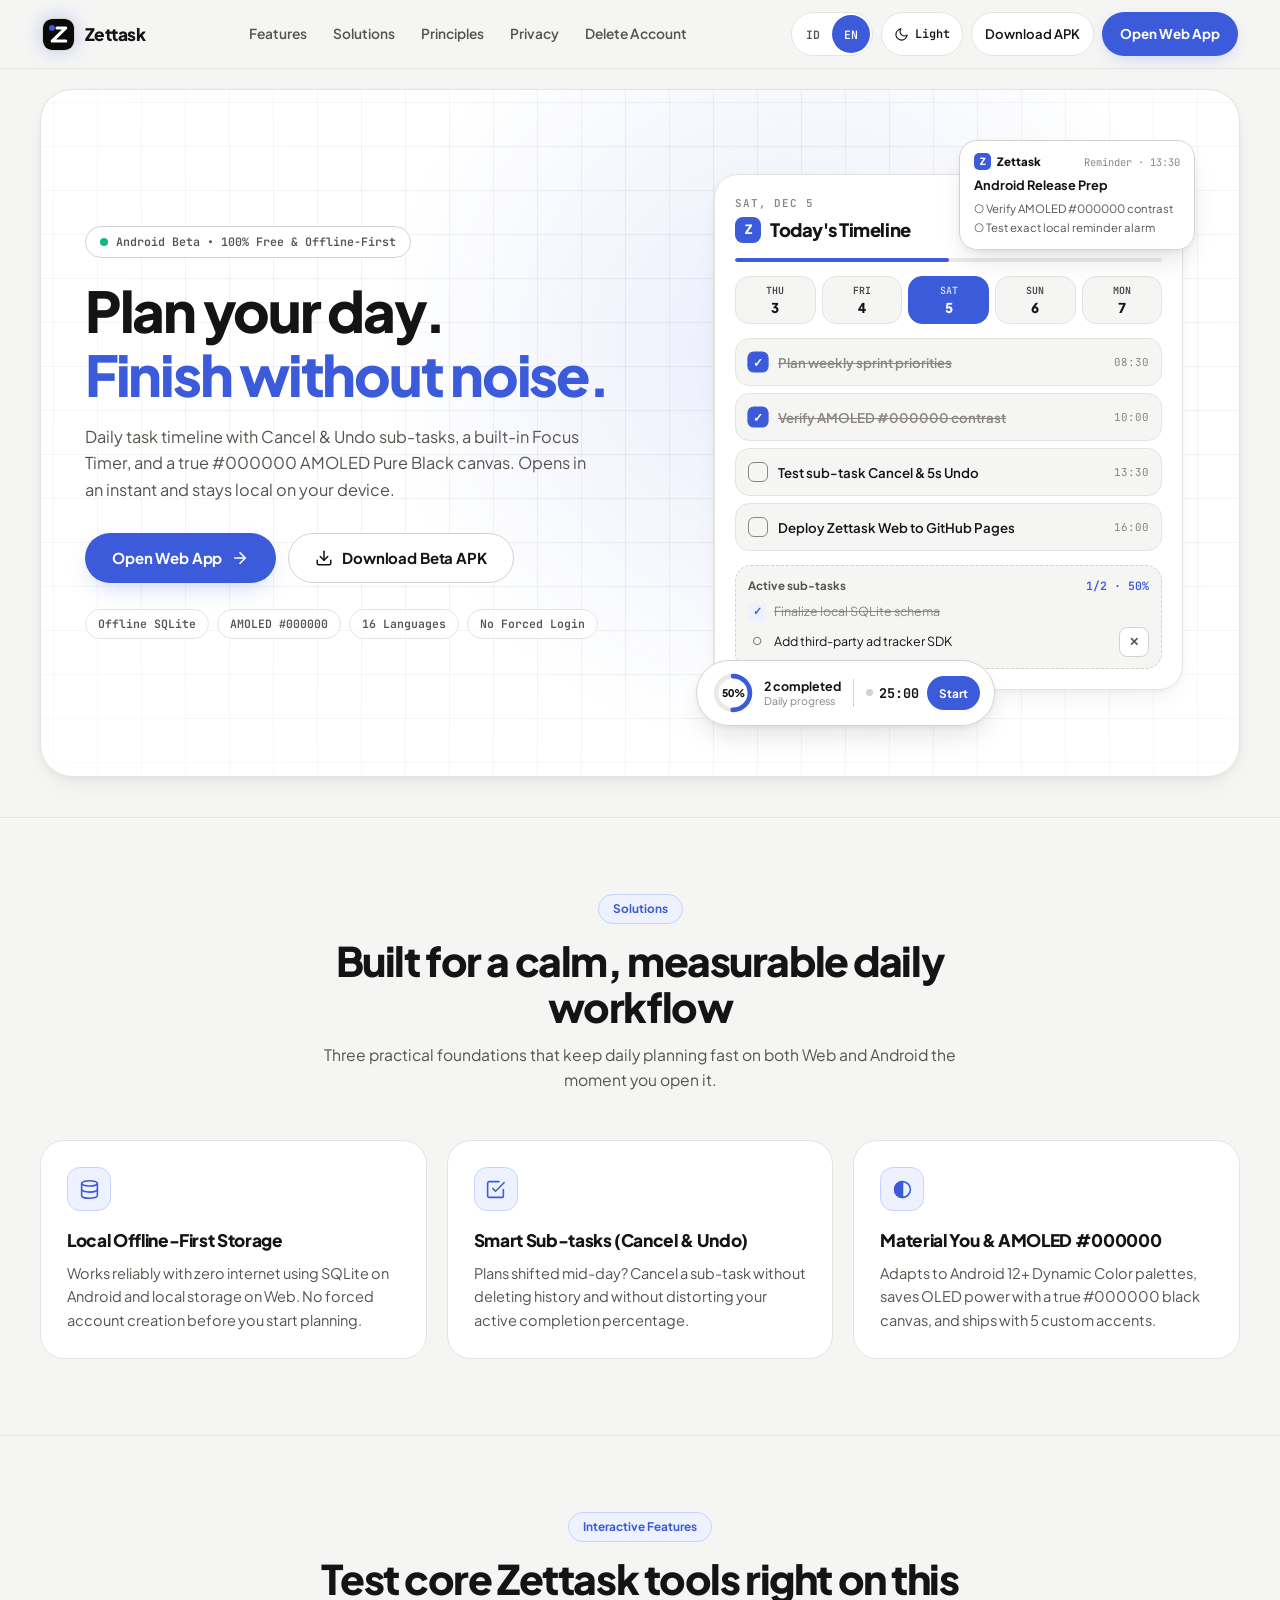
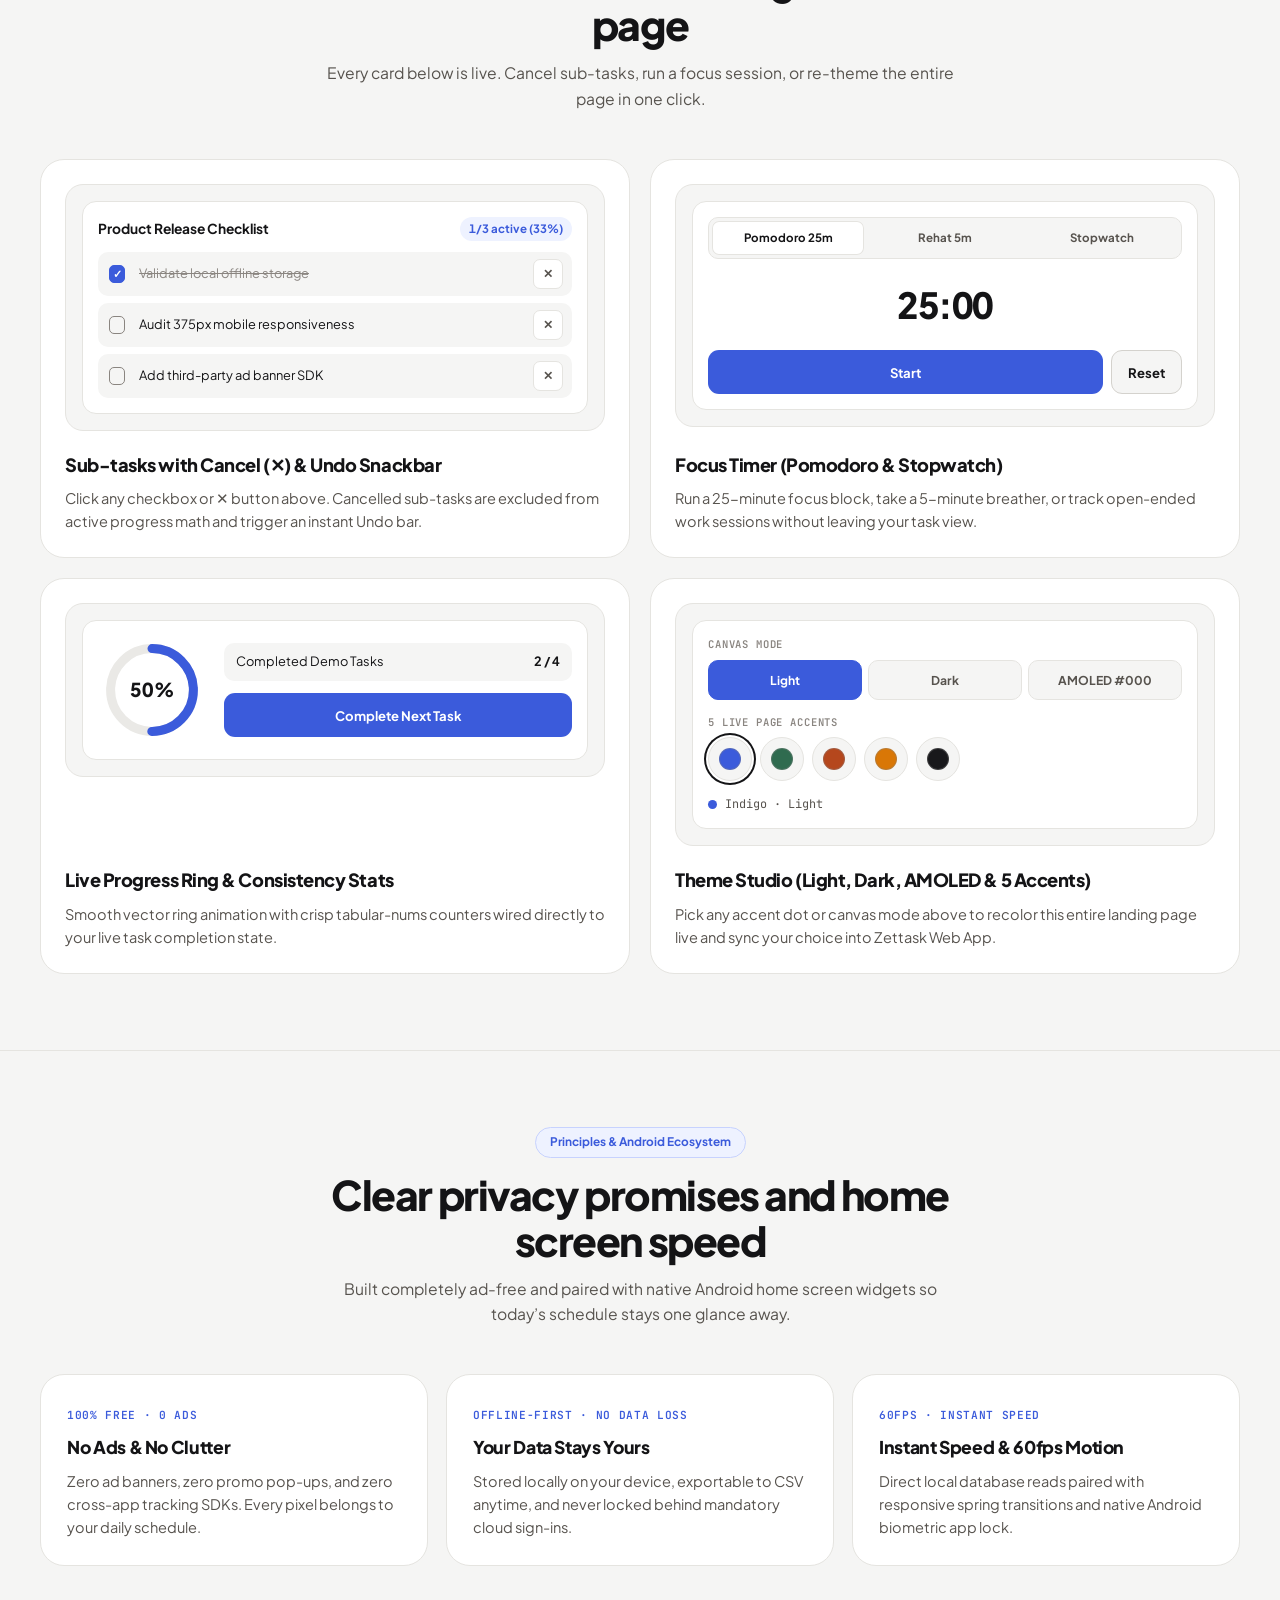
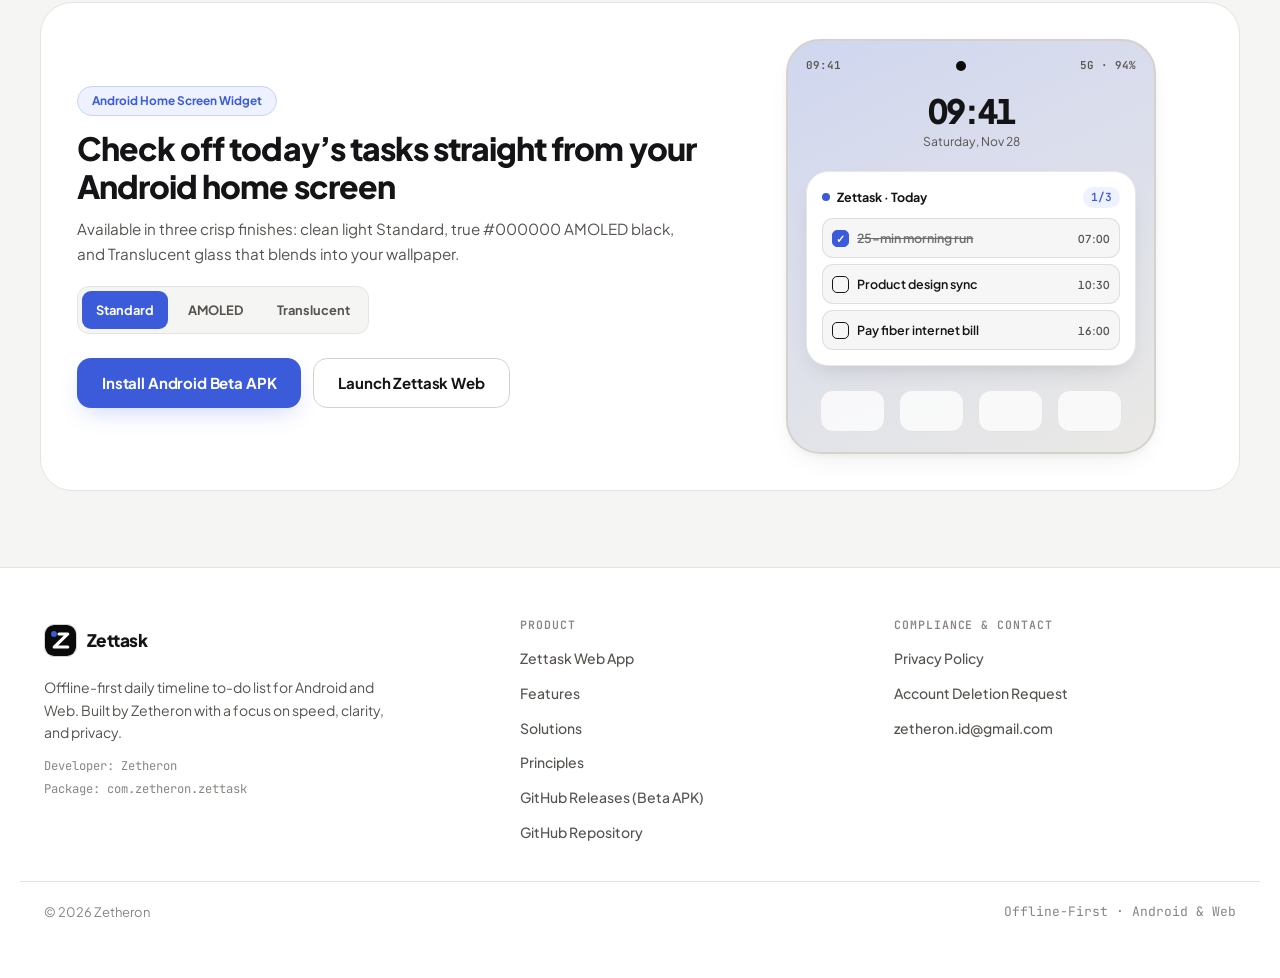
==== commit d0bc8701: "Refactor(docs): redesign hero section to original Zettask M3 Expressive layout" ====
--- a/docs/index.html
+++ b/docs/index.html
@@ -3,7 +3,7 @@
 <head>
   <meta charset="UTF-8" />
   <meta name="viewport" content="width=device-width, initial-scale=1.0" />
-  <title>Zettask — Catat, rencanakan, dan selesaikan di satu tempat</title>
+  <title>Zettask — Atur harimu. Selesaikan tanpa distraksi.</title>
   <meta name="description" content="Zettask oleh Zetheron: daftar tugas harian offline-first, sub-tugas Cancel & Undo, Focus Timer, Material You, dan AMOLED Pure Black untuk Web & Android." />
   <meta name="theme-color" content="#F5F5F4" />
   <link rel="icon" type="image/svg+xml" href="data:image/svg+xml,%3Csvg xmlns='http://www.w3.org/2000/svg' viewBox='0 0 64 64'%3E%3Crect width='64' height='64' rx='16' fill='%230A0A0A'/%3E%3Ccircle cx='18.5' cy='18.5' r='5.5' fill='%233B5BDB'/%3E%3Cpath d='M29 18.5H47L19 45.5H47' stroke='%23FFFFFF' stroke-width='6.5' stroke-linecap='round' stroke-linejoin='round' fill='none'/%3E%3C/svg%3E" />
@@ -34,8 +34,8 @@
   <link rel="stylesheet" href="./styles.css" />
 </head>
 <body
-  data-title-id="Zettask — Catat, rencanakan, dan selesaikan di satu tempat"
-  data-title-en="Zettask — Think, plan, and track all in one place"
+  data-title-id="Zettask — Atur harimu. Selesaikan tanpa distraksi."
+  data-title-en="Zettask — Plan your day. Finish without noise."
 >
   <div class="scroll-progress" id="scroll-progress" aria-hidden="true"></div>
   <a class="skip-link" href="#main-content" data-i18n="skipLink">Lompat ke konten utama</a>
@@ -103,47 +103,33 @@
   </header>
 
   <main id="main-content" class="lang-fade-target">
-    <!-- 2. HERO SECTION: CHRONOTASK X ZETTASK (DOTTED GRID PARALLAX + SPOTLIGHT + INTERACTIVE DASHBOARD) -->
+    <!-- 2. HERO SECTION: ORISINAL ZETTASK — MATERIAL 3 EXPRESSIVE -->
     <section class="hero-section" id="top">
       <div class="container">
         <div class="hero-stage" id="hero-spotlight-stage">
-          <!-- Dotted Grid Parallax Layer + Mouse Radial Spotlight -->
-          <div class="hero-dotted-layer" id="hero-dotted-layer" aria-hidden="true"></div>
+          <!-- Hairline Architectural Grid + Radial Tonal Spotlight -->
+          <div class="hero-arch-grid" id="hero-arch-grid" aria-hidden="true"></div>
           <div class="hero-mouse-glow" id="hero-mouse-glow" aria-hidden="true"></div>
 
-          <!-- Top Hero Arena (Center Copy + 4 Floating Tactile Cards) -->
-          <div class="hero-top-arena">
-            <div class="hero-center-copy">
-              <!-- Tactile Floating App Icon -->
-              <div class="hero-app-tile entrance-1" aria-hidden="true">
-                <div class="hero-app-dots">
-                  <span class="h-dot is-accent"></span>
-                  <span class="h-dot"></span>
-                  <span class="h-dot"></span>
-                  <span class="h-dot"></span>
-                </div>
-                <span class="hero-z-badge">Z</span>
-              </div>
-
-              <!-- Green Pulse Badge -->
-              <div class="hero-beta-badge entrance-2">
+          <div class="hero-grid-m3">
+            <!-- LEFT COLUMN: CONTENT & ACTIONS (LEFT-ALIGNED ON DESKTOP) -->
+            <div class="hero-copy-col">
+              <div class="hero-beta-badge entrance-1">
                 <span class="pulse-green-dot" aria-hidden="true"></span>
-                <span data-i18n="heroBadge">Android Beta • 100% Gratis &amp; Bebas Iklan</span>
-              </div>
-
-              <!-- Giant ChronoTask x Zettask Headline -->
-              <h1 class="hero-headline entrance-3">
-                <span class="headline-gradient" data-i18n="heroTitleMain">Catat, rencanakan, dan selesaikan</span>
-                <span class="headline-muted" data-i18n="heroTitleSub">— di satu tempat</span>
+                <span data-i18n="heroBadge">Android Beta • 100% Gratis &amp; Offline-First</span>
+              </div>
+
+              <h1 class="hero-headline entrance-2">
+                <span class="headline-ink" data-i18n="heroTitleMain">Atur harimu.</span>
+                <span class="headline-tonal" data-i18n="heroTitleSub">Selesaikan tanpa distraksi.</span>
               </h1>
 
-              <p class="hero-sublead entrance-4" data-i18n="heroLead">
-                Daftar tugas timeline harian, sub-tugas cerdas dengan Cancel &amp; Undo, serta Focus Timer. Berjalan lokal secara offline-first dengan dukungan Material You dan AMOLED Pure Black.
+              <p class="hero-sublead entrance-3" data-i18n="heroLead">
+                Timeline tugas harian dengan sub-tugas Cancel &amp; Undo, Focus Timer bawaan, serta kanvas AMOLED Pure Black #000000. Cepat dibuka dan tersimpan langsung di perangkat Anda.
               </p>
 
-              <!-- Dual CTA Buttons -->
-              <div class="hero-cta-group entrance-5">
-                <a class="btn-hero btn-hero-primary spring-btn" href="./app.html">
+              <div class="hero-cta-group entrance-4">
+                <a class="btn-hero btn-hero-pill btn-hero-primary spring-btn" href="./app.html">
                   <span data-i18n="heroCtaWeb">Buka Web App</span>
                   <svg width="18" height="18" viewBox="0 0 24 24" fill="none" stroke="currentColor" stroke-width="2.2" stroke-linecap="round" stroke-linejoin="round" aria-hidden="true">
                     <line x1="5" y1="12" x2="19" y2="12" />
@@ -152,7 +138,7 @@
                 </a>
 
                 <a
-                  class="btn-hero btn-hero-secondary spring-btn"
+                  class="btn-hero btn-hero-pill btn-hero-secondary spring-btn"
                   href="https://github.com/Zetheron/Zettask/releases/latest"
                   target="_blank"
                   rel="noopener noreferrer"
@@ -162,263 +148,142 @@
                     <polyline points="7 10 12 15 17 10" />
                     <line x1="12" y1="15" x2="12" y2="3" />
                   </svg>
-                  <span data-i18n="heroCtaApk">Download Beta APK</span>
+                  <span data-i18n="heroCtaApk">Unduh APK Beta</span>
                 </a>
               </div>
-            </div>
-
-            <!-- 4 INTERACTIVE FLOATING ELEMENTS -->
-            <div class="hero-floating-layer" aria-label="Interactive floating preview cards">
-              <!-- Top-Left: Asymmetric Yellow Sticky Note + Red Pin + Floating Checkmark -->
-              <div class="float-wrap float-tl entrance-card-1" data-parallax-y="-22" data-parallax-mouse="14">
-                <div class="tactile-folder tilt-neg">
-                  <div class="sticky-paper">
-                    <span class="red-pushpin" aria-hidden="true"></span>
-                    <p class="sticky-copy" data-i18n="floatStickyText">
-                      Tulis detail penting rapat pagi, pecah jadi sub-tugas kecil, dan selesaikan tepat waktu.
-                    </p>
+
+              <div class="hero-micropills entrance-5" aria-label="Zettask highlights">
+                <span class="micro-pill" data-i18n="heroPill1">Offline SQLite</span>
+                <span class="micro-pill">AMOLED #000000</span>
+                <span class="micro-pill" data-i18n="heroPill3">16 Bahasa</span>
+                <span class="micro-pill" data-i18n="heroPill4">Tanpa Wajib Login</span>
+              </div>
+            </div>
+
+            <!-- RIGHT COLUMN: ZETTASK INTERACTIVE M3 EXPRESSIVE SHOWCASE -->
+            <div class="hero-showcase-col">
+              <!-- Floating Element 1 (Top-Right): Zettask Android Lockscreen Notification -->
+              <div
+                class="hero-float-notif entrance-card-2"
+                data-parallax-y="-16"
+                data-parallax-mouse="-10"
+                aria-label="Android lockscreen notification preview"
+              >
+                <div class="notif-head">
+                  <span class="notif-brand">
+                    <span class="notif-z-icon" aria-hidden="true">Z</span>
+                    <span>Zettask</span>
+                  </span>
+                  <span class="notif-time tabular" data-i18n="heroNotifMeta">Pengingat · 13:30</span>
+                </div>
+                <div class="notif-title" data-i18n="heroNotifTitle">Persiapan Rilis Android</div>
+                <div class="notif-sublist">
+                  <span data-i18n="heroNotifSub1">○ Uji kontras AMOLED #000000</span>
+                  <span data-i18n="heroNotifSub2">○ Cek alarm pengingat lokal</span>
+                </div>
+              </div>
+
+              <!-- Main Card: Interactive Daily Timeline Card -->
+              <div class="hero-timeline-card entrance-card-1">
+                <div class="htc-header">
+                  <div class="htc-title-block">
+                    <span class="htc-eyebrow mono" id="hero-mock-date">SAB, 28 NOV</span>
+                    <div class="htc-day-row">
+                      <span class="htc-z-mark" aria-hidden="true">Z</span>
+                      <h2 class="htc-heading" data-i18n="heroCardTitle">Timeline Hari Ini</h2>
+                    </div>
+                  </div>
+                  <span class="htc-progress-badge tabular" id="hero-task-counter">2/4</span>
+                </div>
+
+                <div class="htc-progress-bar-track" aria-hidden="true">
+                  <div class="htc-progress-bar-fill" id="hero-timeline-bar" style="width: 50%;"></div>
+                </div>
+
+                <!-- 5-Day Date Strip -->
+                <div class="htc-date-strip tabular" id="hero-date-strip" role="group" aria-label="Date strip"></div>
+
+                <!-- Interactive Task List -->
+                <ul class="hero-live-tasks" id="hero-task-list" aria-label="Interactive daily timeline tasks"></ul>
+
+                <!-- Interactive Hero Sub-task Cancel & Undo Strip -->
+                <div class="htc-subtask-demo" id="hero-subtask-box">
+                  <div class="htc-sub-head">
+                    <span class="htc-sub-label" data-i18n="heroSubHeader">Sub-tugas aktif</span>
+                    <span class="htc-sub-count tabular" id="hero-sub-badge">1/2 · 50%</span>
+                  </div>
+                  <div class="htc-sub-items">
+                    <div class="htc-sub-row is-done">
+                      <span class="htc-sub-dot">✓</span>
+                      <span class="htc-sub-txt" data-i18n="heroSubDoneItem">Susun skema database SQLite lokal</span>
+                    </div>
+                    <div class="htc-sub-row" id="hero-cancellable-sub" data-cancelled="false">
+                      <span class="htc-sub-dot" id="hero-cancellable-icon">○</span>
+                      <span class="htc-sub-txt" data-i18n="heroSubCancelItem">Tambahkan SDK iklan pihak ketiga</span>
+                      <button
+                        type="button"
+                        class="htc-sub-action spring-btn"
+                        id="hero-sub-cancel-btn"
+                        aria-label="Batalkan atau pulihkan sub-tugas"
+                      >
+                        ✕
+                      </button>
+                    </div>
+                  </div>
+                  <div class="htc-sub-toast" id="hero-sub-toast" hidden>
+                    <span data-i18n="heroSubToast">Dibatalkan · Dikecualikan dari progres</span>
+                    <button type="button" class="htc-sub-undo" id="hero-sub-undo-btn" data-i18n="bento1Undo">
+                      Urungkan
+                    </button>
+                  </div>
+                </div>
+              </div>
+
+              <!-- Floating Element 2 (Bottom-Left): Live Progress Ring + Focus Timer Pill -->
+              <div
+                class="hero-float-pill entrance-card-3"
+                data-parallax-y="14"
+                data-parallax-mouse="10"
+              >
+                <div class="hfp-ring-group">
+                  <div class="hfp-ring-box">
+                    <svg class="hero-ring-svg" viewBox="0 0 52 52" aria-hidden="true">
+                      <circle cx="26" cy="26" r="20" class="ring-track" stroke-width="5.5" fill="none" />
+                      <circle
+                        cx="26"
+                        cy="26"
+                        r="20"
+                        id="hero-ring-circle"
+                        class="ring-progress"
+                        stroke-width="5.5"
+                        fill="none"
+                        stroke-dasharray="125.66"
+                        stroke-dashoffset="62.83"
+                      />
+                    </svg>
+                    <span class="hfp-ring-pct tabular" id="hero-ring-pct">50%</span>
+                  </div>
+                  <div class="hfp-ring-meta">
+                    <strong class="tabular" id="hero-ring-done-label">2 selesai</strong>
+                    <span data-i18n="heroFloatRingSub">Progres harian</span>
+                  </div>
+                </div>
+
+                <span class="hfp-divider" aria-hidden="true"></span>
+
+                <div class="hfp-timer-group">
+                  <div class="hfp-timer-readout">
+                    <span class="live-pulse-indicator" id="hero-timer-dot" aria-hidden="true"></span>
+                    <span class="hfp-digits tabular" id="hero-timer-digits">25:00</span>
                   </div>
                   <button
                     type="button"
-                    class="floating-check-squircle spring-pop"
-                    id="float-sticky-check"
-                    aria-pressed="true"
-                    data-i18n-aria="floatCheckAria"
-                    aria-label="Klik contoh kotak centang"
+                    class="hfp-play-btn spring-btn"
+                    id="hero-timer-toggle"
+                    data-i18n="timerStart"
                   >
-                    <span class="squircle-check-inner">
-                      <svg viewBox="0 0 16 16" fill="none" stroke="currentColor" stroke-width="2.5" stroke-linecap="round" stroke-linejoin="round" aria-hidden="true">
-                        <polyline points="3.2 8.4 6.6 11.8 12.8 4.6" />
-                      </svg>
-                    </span>
+                    Mulai
                   </button>
-                </div>
-              </div>
-
-              <!-- Top-Right: Floating Reminders Card + Real-Time Analog Clock -->
-              <div class="float-wrap float-tr entrance-card-2" data-parallax-y="-18" data-parallax-mouse="-14">
-                <div class="tactile-folder tilt-pos">
-                  <div class="floating-analog-tile" aria-hidden="true">
-                    <svg class="analog-clock-svg" viewBox="0 0 56 56" fill="none">
-                      <circle cx="28" cy="28" r="23" stroke="currentColor" stroke-width="2.4" />
-                      <line x1="28" y1="7" x2="28" y2="10" stroke="currentColor" stroke-width="2" stroke-linecap="round" />
-                      <line x1="49" y1="28" x2="46" y2="28" stroke="currentColor" stroke-width="2" stroke-linecap="round" />
-                      <line x1="28" y1="49" x2="28" y2="46" stroke="currentColor" stroke-width="2" stroke-linecap="round" />
-                      <line x1="7" y1="28" x2="10" y2="28" stroke="currentColor" stroke-width="2" stroke-linecap="round" />
-                      <line id="clock-hour-hand" x1="28" y1="28" x2="28" y2="17" stroke="currentColor" stroke-width="2.6" stroke-linecap="round" />
-                      <line id="clock-min-hand" x1="28" y1="28" x2="37" y2="28" stroke="currentColor" stroke-width="2" stroke-linecap="round" />
-                      <line id="clock-sec-hand" x1="28" y1="31" x2="28" y2="12" stroke="#EF4444" stroke-width="1.5" stroke-linecap="round" />
-                      <circle cx="28" cy="28" r="2.6" fill="currentColor" />
-                    </svg>
-                  </div>
-
-                  <div class="float-card-head">
-                    <span class="float-card-title" data-i18n="floatRemTitle">Pengingat</span>
-                    <span class="float-card-tag tabular" id="realtime-digital-mini">13:00</span>
-                  </div>
-                  <div class="float-rem-body">
-                    <strong data-i18n="floatRemItem">Review Desain Sprint</strong>
-                    <span data-i18n="floatRemSub">Alarm lokal tepat waktu</span>
-                    <div class="float-rem-pill tabular">
-                      <svg width="12" height="12" viewBox="0 0 24 24" fill="none" stroke="currentColor" stroke-width="2.2" aria-hidden="true">
-                        <circle cx="12" cy="12" r="9" />
-                        <polyline points="12 7 12 12 15 14" />
-                      </svg>
-                      <span>13:00 – 14:00</span>
-                    </div>
-                  </div>
-                </div>
-              </div>
-
-              <!-- Bottom-Left: Today's Tasks Card with Interactive Progress Bars -->
-              <div class="float-wrap float-bl entrance-card-3" data-parallax-y="18" data-parallax-mouse="12">
-                <div class="tactile-folder tilt-slight-pos" id="float-today-card">
-                  <div class="float-card-head">
-                    <span class="float-card-title" data-i18n="floatTasksTitle">Tugas Hari Ini</span>
-                    <span class="float-hint-chip" data-i18n="floatTasksHint">Klik bar</span>
-                  </div>
-
-                  <button type="button" class="float-task-bar-btn" data-cycle-bar="0">
-                    <span class="float-task-top">
-                      <span class="prio-badge is-coral">1</span>
-                      <span class="float-task-name" data-i18n="floatTask1">Riset alur onboarding</span>
-                      <span class="float-task-pct tabular" data-bar-label="0">65%</span>
-                    </span>
-                    <span class="float-bar-track">
-                      <span class="float-bar-fill is-accent" data-bar-fill="0" style="width: 65%;"></span>
-                    </span>
-                  </button>
-
-                  <button type="button" class="float-task-bar-btn" data-cycle-bar="1">
-                    <span class="float-task-top">
-                      <span class="prio-badge is-emerald">2</span>
-                      <span class="float-task-name" data-i18n="floatTask2">Rilis APK Android Beta</span>
-                      <span class="float-task-pct tabular" data-bar-label="1">90%</span>
-                    </span>
-                    <span class="float-bar-track">
-                      <span class="float-bar-fill is-emerald" data-bar-fill="1" style="width: 90%;"></span>
-                    </span>
-                  </button>
-                </div>
-              </div>
-
-              <!-- Bottom-Right: Ecosystem Integration & Mini Metrics Card -->
-              <div class="float-wrap float-br entrance-card-4" data-parallax-y="22" data-parallax-mouse="-12">
-                <div class="tactile-folder tilt-slight-neg">
-                  <div class="float-card-head">
-                    <span class="float-card-title" data-i18n="floatEcoTitle">Ekosistem &amp; Metrik</span>
-                  </div>
-                  <div class="eco-mini-grid">
-                    <div class="eco-badge-tile">
-                      <strong class="tabular">SQLite</strong>
-                      <span data-i18n="floatEco1">Offline-First</span>
-                    </div>
-                    <div class="eco-badge-tile">
-                      <strong class="tabular">#000000</strong>
-                      <span>AMOLED</span>
-                    </div>
-                    <div class="eco-badge-tile">
-                      <strong class="tabular">Widget</strong>
-                      <span data-i18n="floatEco3">Layar Beranda</span>
-                    </div>
-                    <div class="eco-badge-tile">
-                      <strong class="tabular">16 ARB</strong>
-                      <span data-i18n="floatEco4">Multibahasa</span>
-                    </div>
-                  </div>
-                </div>
-              </div>
-            </div>
-          </div>
-
-          <!-- PUSAT INTERAKTIF: LIVE ZETTASK WEB DASHBOARD MOCKUP -->
-          <div class="hero-dashboard-wrap" id="hero-dashboard-showcase" data-reveal>
-            <!-- Floating Date Badge -->
-            <div class="stage-float-tile stage-tile-date" aria-hidden="true">
-              <div class="binder-dots"><span></span><span></span></div>
-              <span class="stage-date-num tabular" id="hero-live-day">28</span>
-            </div>
-
-            <!-- Floating Check Badge -->
-            <div class="stage-float-tile stage-tile-check" aria-hidden="true">
-              <span class="stage-emerald-check">
-                <svg width="18" height="18" viewBox="0 0 24 24" fill="none" stroke="currentColor" stroke-width="2.8" stroke-linecap="round" stroke-linejoin="round">
-                  <polyline points="20 6 9 17 4 12" />
-                </svg>
-              </span>
-            </div>
-
-            <div class="showcase-bezel">
-              <div class="mock-dashboard">
-                <!-- Mock Sidebar -->
-                <aside class="mock-sidebar" aria-hidden="true">
-                  <div class="mock-brand-row">
-                    <span class="mock-mini-z">Z</span>
-                    <span>Zettask</span>
-                  </div>
-                  <div class="mock-new-pill" data-i18n="mockNewBtn">+ Tugas Baru</div>
-                  <div class="mock-nav-list">
-                    <span class="mock-nav-pill is-active" data-i18n="mockNavToday">Hari Ini</span>
-                    <span class="mock-nav-pill" data-i18n="mockNavAll">Semua Tugas</span>
-                    <span class="mock-nav-pill" data-i18n="mockNavProjects">Proyek</span>
-                    <span class="mock-nav-pill" data-i18n="mockNavStats">Statistik</span>
-                  </div>
-                  <div class="mock-proj-block">
-                    <small data-i18n="mockProjHeader">PROYEK AKTIF</small>
-                    <span><i class="dot-ind"></i> Produk &amp; UI</span>
-                    <span><i class="dot-sag"></i> Android v1.4</span>
-                    <span><i class="dot-amb"></i> Pribadi</span>
-                  </div>
-                </aside>
-
-                <!-- Mock Main Area -->
-                <div class="mock-main">
-                  <div class="mock-topbar">
-                    <div>
-                      <div class="mock-greeting">
-                        <span class="muted" id="hero-mock-greet">Selamat siang,</span>
-                        <strong data-i18n="mockUser">Produktif</strong>
-                      </div>
-                      <div class="mock-date-text" id="hero-mock-date">Sabtu, 28 November 2026</div>
-                    </div>
-                    <a class="mock-open-full spring-btn" href="./app.html">
-                      <span data-i18n="mockOpenFull">Buka Layar Penuh</span> &rarr;
-                    </a>
-                  </div>
-
-                  <div class="mock-bento-row">
-                    <!-- Interactive Checklist Column -->
-                    <div class="mock-widget mock-widget-tasks">
-                      <div class="mock-widget-head">
-                        <span data-i18n="mockTodoTitle">Daftar Tugas Interaktif</span>
-                        <span class="mock-counter-pill tabular" id="hero-task-counter">2/4</span>
-                      </div>
-
-                      <ul class="hero-live-tasks" id="hero-task-list" aria-label="Interactive demo tasks"></ul>
-
-                      <form class="hero-quick-form" id="hero-task-form">
-                        <input
-                          type="text"
-                          id="hero-task-input"
-                          class="hero-quick-input"
-                          maxlength="80"
-                          data-i18n-placeholder="mockAddPlaceholder"
-                          placeholder="Ketik tugas demo baru lalu tekan Enter..."
-                          autocomplete="off"
-                        />
-                        <button type="submit" class="hero-quick-btn spring-btn" data-i18n="mockAddBtn">Tambah</button>
-                      </form>
-                    </div>
-
-                    <!-- Mini Timer + Live Progress Ring Column -->
-                    <div class="mock-side-col">
-                      <div class="mock-widget mock-widget-timer">
-                        <div class="mock-widget-head">
-                          <span>Focus Timer</span>
-                          <span class="live-pulse-indicator" id="hero-timer-dot" aria-hidden="true"></span>
-                        </div>
-                        <div class="hero-timer-digits tabular" id="hero-timer-digits">25:00</div>
-                        <div class="hero-timer-btns">
-                          <button type="button" class="hero-t-btn is-primary spring-btn" id="hero-timer-toggle" data-i18n="timerStart">
-                            Mulai
-                          </button>
-                          <button type="button" class="hero-t-btn spring-btn" id="hero-timer-reset">
-                            Reset
-                          </button>
-                        </div>
-                      </div>
-
-                      <div class="mock-widget mock-widget-ring">
-                        <div class="mock-widget-head">
-                          <span data-i18n="mockRingTitle">Progres Aktif</span>
-                          <span class="mock-counter-pill tabular" id="hero-ring-ratio">50%</span>
-                        </div>
-                        <div class="hero-ring-row">
-                          <div class="hero-ring-svg-wrap">
-                            <svg class="hero-ring-svg" viewBox="0 0 88 88" aria-hidden="true">
-                              <circle cx="44" cy="44" r="34" class="ring-track" stroke-width="8" fill="none" />
-                              <circle
-                                cx="44"
-                                cy="44"
-                                r="34"
-                                id="hero-ring-circle"
-                                class="ring-progress"
-                                stroke-width="8"
-                                fill="none"
-                                stroke-dasharray="213.63"
-                                stroke-dashoffset="213.63"
-                              />
-                            </svg>
-                            <span class="hero-ring-center tabular" id="hero-ring-pct">50%</span>
-                          </div>
-                          <div class="hero-ring-copy">
-                            <strong class="tabular" id="hero-ring-done-label">2 selesai</strong>
-                            <span data-i18n="mockRingHint">Centang tugas di kiri untuk melihat cincin bergerak</span>
-                          </div>
-                        </div>
-                      </div>
-                    </div>
-                  </div>
                 </div>
               </div>
             </div>
--- a/docs/styles.css
+++ b/docs/styles.css
@@ -26,8 +26,8 @@
   --danger: #DC2626;
   --danger-soft: #FEF2F2;
 
-  --dot-grid: rgba(20, 20, 22, 0.09);
-  --header-bg: rgba(245, 245, 244, 0.82);
+  --arch-grid: rgba(20, 20, 22, 0.055);
+  --header-bg: rgba(245, 245, 244, 0.84);
   --bezel-bg: color-mix(in srgb, var(--accent) 10%, var(--surface));
   --bezel-border: color-mix(in srgb, var(--accent) 24%, var(--border));
 
@@ -64,8 +64,8 @@
 
   --danger: #F87171;
   --danger-soft: rgba(248, 113, 113, 0.14);
-  --dot-grid: rgba(255, 255, 255, 0.085);
-  --header-bg: rgba(13, 15, 19, 0.84);
+  --arch-grid: rgba(255, 255, 255, 0.05);
+  --header-bg: rgba(13, 15, 19, 0.86);
   --shadow-card: 0 16px 36px -14px rgba(0, 0, 0, 0.6);
   --shadow-tile: 0 16px 30px -8px rgba(0, 0, 0, 0.72);
 }
@@ -85,8 +85,8 @@
 
   --danger: #F87171;
   --danger-soft: rgba(248, 113, 113, 0.15);
-  --dot-grid: rgba(255, 255, 255, 0.09);
-  --header-bg: rgba(0, 0, 0, 0.88);
+  --arch-grid: rgba(255, 255, 255, 0.055);
+  --header-bg: rgba(0, 0, 0, 0.9);
   --shadow-card: 0 16px 34px -12px rgba(0, 0, 0, 0.85);
   --shadow-tile: 0 14px 28px -6px rgba(0, 0, 0, 0.92);
 }
@@ -333,8 +333,6 @@
   z-index: 70;
   border-bottom: 1px solid var(--border);
   background-color: var(--header-bg);
-  background-image: radial-gradient(circle, var(--dot-grid) 0.85px, transparent 0.85px);
-  background-size: 14px 14px;
   backdrop-filter: blur(14px);
   -webkit-backdrop-filter: blur(14px);
 }
@@ -533,7 +531,7 @@
 }
 
 /* =========================
-   2. Hero Section: ChronoTask x Zettask
+   2. Hero Section: Original Zettask (Material 3 Expressive)
    ========================= */
 .container {
   max-width: 1240px;
@@ -542,26 +540,30 @@
 }
 
 .hero-section {
-  padding: 18px 0 36px;
+  padding: 20px 0 40px;
 }
 
 .hero-stage {
-  --spot-x: 50%;
-  --spot-y: 26%;
+  --spot-x: 62%;
+  --spot-y: 38%;
   position: relative;
   border-radius: var(--radius-xl);
   border: 1px solid var(--border);
   background-color: var(--canvas);
-  padding: 58px 26px 46px;
+  padding: 56px 44px;
   overflow: hidden;
   box-shadow: var(--shadow-card);
 }
 
-.hero-dotted-layer {
+.hero-arch-grid {
   position: absolute;
-  inset: -40px;
-  background-image: radial-gradient(circle, var(--dot-grid) 1.25px, transparent 1.25px);
-  background-size: 22px 22px;
+  inset: -32px;
+  background-image:
+    linear-gradient(to right, var(--arch-grid) 1px, transparent 1px),
+    linear-gradient(to bottom, var(--arch-grid) 1px, transparent 1px);
+  background-size: 44px 44px;
+  mask-image: radial-gradient(ellipse 88% 82% at 55% 45%, #000 45%, transparent 100%);
+  -webkit-mask-image: radial-gradient(ellipse 88% 82% at 55% 45%, #000 45%, transparent 100%);
   pointer-events: none;
   will-change: transform;
 }
@@ -571,85 +573,29 @@
   inset: 0;
   pointer-events: none;
   background: radial-gradient(
-    540px circle at var(--spot-x) var(--spot-y),
+    560px circle at var(--spot-x) var(--spot-y),
     var(--spotlight-color),
-    transparent 70%
+    transparent 72%
   );
   transition: opacity 250ms ease;
 }
 
-.hero-top-arena {
+.hero-grid-m3 {
   position: relative;
   z-index: 2;
-  min-height: 520px;
+  display: grid;
+  grid-template-columns: minmax(0, 1.06fr) minmax(0, 0.94fr);
+  gap: 48px;
+  align-items: center;
+}
+
+/* Left Column: Content & Actions */
+.hero-copy-col {
+  min-width: 0;
   display: flex;
   flex-direction: column;
-  align-items: center;
-  justify-content: center;
-  padding: 20px 0 36px;
-}
-
-.hero-center-copy {
-  position: relative;
-  z-index: 3;
-  max-width: 640px;
-  text-align: center;
-  display: flex;
-  flex-direction: column;
-  align-items: center;
-}
-
-.hero-app-tile {
-  width: 74px;
-  height: 74px;
-  border-radius: 22px;
-  background-color: var(--surface);
-  border: 1px solid var(--border);
-  box-shadow: var(--shadow-tile), 0 0 28px var(--accent-glow);
-  display: flex;
-  align-items: center;
-  justify-content: center;
-  position: relative;
-  margin-bottom: 20px;
-  transition: transform 320ms var(--spring-bounce);
-}
-
-.hero-app-tile:hover {
-  transform: translateY(-4px) rotate(-4deg) scale(1.05);
-}
-
-.hero-app-dots {
-  display: grid;
-  grid-template-columns: repeat(2, 13px);
-  gap: 7px;
-}
-
-.h-dot {
-  width: 13px;
-  height: 13px;
-  border-radius: 50%;
-  background-color: var(--text);
-}
-
-.h-dot.is-accent {
-  background-color: var(--accent);
-}
-
-.hero-z-badge {
-  position: absolute;
-  right: -7px;
-  bottom: -7px;
-  width: 25px;
-  height: 25px;
-  border-radius: 8px;
-  background-color: var(--accent);
-  color: var(--accent-fg);
-  font-size: 0.78rem;
-  font-weight: 800;
-  display: flex;
-  align-items: center;
-  justify-content: center;
-  border: 2px solid var(--canvas);
+  align-items: flex-start;
+  text-align: left;
 }
 
 .hero-beta-badge {
@@ -664,7 +610,7 @@
   font-size: 0.73rem;
   font-weight: 600;
   color: var(--text-secondary);
-  margin-bottom: 18px;
+  margin-bottom: 22px;
 }
 
 .pulse-green-dot {
@@ -674,36 +620,34 @@
   background-color: var(--emerald);
   box-shadow: 0 0 0 0 rgba(16, 185, 129, 0.55);
   animation: pulseGreen 2s infinite;
+  flex-shrink: 0;
 }
 
 .hero-headline {
-  margin: 0 0 18px;
-  font-size: clamp(2.15rem, 4.6vw, 3.75rem);
-  line-height: 1.07;
+  margin: 0 0 20px;
+  font-size: clamp(2.25rem, 4.4vw, 3.65rem);
+  line-height: 1.06;
   letter-spacing: -0.04em;
   font-weight: 800;
 }
 
-.headline-gradient {
+.headline-ink {
   display: block;
-  background: linear-gradient(125deg, var(--text) 35%, var(--accent) 100%);
-  -webkit-background-clip: text;
-  background-clip: text;
-  color: transparent;
-}
-
-.headline-muted {
+  color: var(--text);
+}
+
+.headline-tonal {
   display: block;
-  color: var(--headline-muted);
-  font-weight: 700;
+  color: var(--accent);
   margin-top: 4px;
+  transition: color 220ms ease;
 }
 
 .hero-sublead {
-  margin: 0 0 28px;
-  max-width: 540px;
-  font-size: 1rem;
-  line-height: 1.6;
+  margin: 0 0 30px;
+  max-width: 520px;
+  font-size: 1.02rem;
+  line-height: 1.62;
   color: var(--text-secondary);
 }
 
@@ -711,8 +655,8 @@
   display: flex;
   flex-wrap: wrap;
   align-items: center;
-  justify-content: center;
   gap: 12px;
+  margin-bottom: 26px;
 }
 
 .btn-hero {
@@ -730,6 +674,11 @@
   cursor: pointer;
 }
 
+.btn-hero-pill {
+  border-radius: 999px;
+  padding: 0 26px;
+}
+
 .btn-hero-primary {
   background-color: var(--accent);
   color: var(--accent-fg);
@@ -750,608 +699,165 @@
   background-color: var(--surface-muted);
 }
 
-/* 4 Floating Tactile Cards */
-.hero-floating-layer {
-  position: absolute;
-  inset: 0;
-  pointer-events: none;
+.hero-micropills {
+  display: flex;
+  flex-wrap: wrap;
+  gap: 8px;
+}
+
+.micro-pill {
+  display: inline-flex;
+  align-items: center;
+  padding: 5px 12px;
+  border-radius: 999px;
+  border: 1px solid var(--border);
+  background-color: color-mix(in srgb, var(--surface) 68%, transparent);
+  backdrop-filter: blur(6px);
+  -webkit-backdrop-filter: blur(6px);
+  font-family: var(--font-mono);
+  font-size: 0.72rem;
+  font-weight: 600;
+  color: var(--text-secondary);
+}
+
+/* Right Column: Interactive Zettask Daily Timeline Showcase */
+.hero-showcase-col {
+  position: relative;
+  min-width: 0;
+  padding: 28px 12px 30px 18px;
+}
+
+.hero-timeline-card {
+  position: relative;
   z-index: 2;
-}
-
-.float-wrap {
-  position: absolute;
-  width: 242px;
-  pointer-events: auto;
-  will-change: transform;
-}
-
-.float-tl { top: 8px; left: 4px; }
-.float-tr { top: 8px; right: 4px; }
-.float-bl { bottom: 6px; left: 4px; }
-.float-br { bottom: 6px; right: 4px; }
-
-.tactile-folder {
-  position: relative;
   background-color: var(--surface);
   border: 1px solid var(--border);
-  border-radius: 20px;
-  padding: 15px;
+  border-radius: 24px;
+  padding: 20px;
   box-shadow: var(--shadow-card);
-  transition: transform 300ms var(--spring-bounce), border-color 180ms ease;
-}
-
-.tactile-folder::before {
-  content: "";
-  position: absolute;
-  top: -8px;
-  left: 18px;
-  width: 64px;
-  height: 9px;
-  background-color: var(--surface);
-  border: 1px solid var(--border);
-  border-bottom: 0;
-  border-radius: 8px 8px 0 0;
-}
-
-.tilt-neg {
-  transform: rotate(-4.5deg);
-  animation: floatWaveA 6.4s ease-in-out infinite;
-}
-
-.tilt-pos {
-  transform: rotate(4.5deg);
-  animation: floatWaveB 7s ease-in-out infinite;
-}
-
-.tilt-slight-pos {
-  transform: rotate(2.5deg);
-  animation: floatWaveB 6.6s ease-in-out infinite 0.5s;
-}
-
-.tilt-slight-neg {
-  transform: rotate(-2.5deg);
-  animation: floatWaveA 7.2s ease-in-out infinite 0.7s;
-}
-
-.float-wrap:hover .tactile-folder {
-  transform: rotate(0deg) translateY(-4px) scale(1.02);
-  border-color: var(--accent-border);
-}
-
-/* Sticky Note + Floating Checkmark */
-.sticky-paper {
-  position: relative;
-  background-color: #FEF08A;
-  border: 1px solid #FDE047;
-  border-radius: 10px;
-  padding: 18px 14px 24px;
-  color: #1C1917;
-  box-shadow: 0 8px 18px -8px rgba(161, 98, 7, 0.35);
-}
-
-.red-pushpin {
-  position: absolute;
-  top: -6px;
-  left: 50%;
-  transform: translateX(-50%);
-  width: 12px;
-  height: 12px;
-  border-radius: 50%;
-  background: radial-gradient(circle at 35% 35%, #FCA5A5, #DC2626 72%);
-  box-shadow: 0 2px 4px rgba(0, 0, 0, 0.25);
-}
-
-.sticky-copy {
-  margin: 0;
-  font-size: 0.78rem;
-  font-style: italic;
-  font-weight: 500;
-  line-height: 1.45;
-  color: #292524;
-}
-
-.floating-check-squircle {
-  position: absolute;
-  bottom: -14px;
-  left: 14px;
-  width: 52px;
-  height: 52px;
-  border-radius: 16px;
-  border: 1px solid var(--border);
-  background-color: var(--surface);
-  box-shadow: var(--shadow-tile);
-  display: inline-flex;
-  align-items: center;
-  justify-content: center;
-  cursor: pointer;
-}
-
-.squircle-check-inner {
-  width: 28px;
-  height: 28px;
+  display: flex;
+  flex-direction: column;
+  gap: 14px;
+}
+
+.htc-header {
+  display: flex;
+  align-items: flex-end;
+  justify-content: space-between;
+  gap: 12px;
+}
+
+.htc-eyebrow {
+  display: block;
+  font-size: 0.68rem;
+  font-weight: 600;
+  letter-spacing: 0.08em;
+  text-transform: uppercase;
+  color: var(--text-muted);
+  margin-bottom: 4px;
+}
+
+.htc-day-row {
+  display: flex;
+  align-items: center;
+  gap: 9px;
+}
+
+.htc-z-mark {
+  width: 26px;
+  height: 26px;
   border-radius: 8px;
   background-color: var(--accent);
   color: var(--accent-fg);
-  display: inline-flex;
-  align-items: center;
-  justify-content: center;
-  transition: transform 240ms var(--spring-bounce), background-color 160ms ease;
-}
-
-.squircle-check-inner svg {
-  width: 15px;
-  height: 15px;
-  transition: opacity 150ms ease, transform 220ms var(--spring-bounce);
-}
-
-.floating-check-squircle[aria-pressed="false"] .squircle-check-inner {
-  background-color: transparent;
-  border: 2px solid var(--border-strong);
-}
-
-.floating-check-squircle[aria-pressed="false"] .squircle-check-inner svg {
-  opacity: 0;
-  transform: scale(0.4);
-}
-
-/* Real-Time Analog Clock + Reminders */
-.floating-analog-tile {
-  position: absolute;
-  left: -24px;
-  top: 22px;
-  width: 56px;
-  height: 56px;
-  border-radius: 16px;
-  background-color: var(--surface);
-  border: 1px solid var(--border);
-  box-shadow: var(--shadow-tile);
-  display: flex;
-  align-items: center;
-  justify-content: center;
-  color: var(--text);
-}
-
-.analog-clock-svg {
-  width: 40px;
-  height: 40px;
-}
-
-.float-card-head {
-  display: flex;
-  align-items: center;
-  justify-content: space-between;
-  gap: 8px;
-  margin-bottom: 9px;
-}
-
-.float-card-title {
   font-size: 0.8rem;
-  font-weight: 700;
-  color: var(--text);
-}
-
-.float-card-tag,
-.float-hint-chip {
-  font-family: var(--font-mono);
-  font-size: 0.66rem;
-  font-weight: 600;
-  padding: 2px 7px;
-  border-radius: 999px;
-  background-color: var(--accent-soft);
-  color: var(--accent);
-}
-
-.float-rem-body {
-  background-color: var(--surface-muted);
-  border: 1px solid var(--border);
-  border-radius: 13px;
-  padding: 10px 11px 10px 22px;
-  display: flex;
-  flex-direction: column;
-  gap: 3px;
-}
-
-.float-rem-body strong {
-  font-size: 0.79rem;
-  color: var(--text);
-}
-
-.float-rem-body > span {
-  font-size: 0.69rem;
-  color: var(--text-muted);
-}
-
-.float-rem-pill {
-  margin-top: 5px;
-  align-self: flex-start;
-  display: inline-flex;
-  align-items: center;
-  gap: 5px;
-  padding: 3px 8px;
-  border-radius: 7px;
-  background-color: var(--accent-soft);
-  color: var(--accent);
-  font-size: 0.68rem;
-  font-weight: 700;
-}
-
-/* Interactive Today's Tasks Bars */
-.float-task-bar-btn {
-  width: 100%;
-  padding: 8px 9px;
-  border-radius: 11px;
-  border: 1px solid var(--border);
-  background-color: var(--surface-muted);
-  color: var(--text);
-  text-align: left;
-  cursor: pointer;
-  display: flex;
-  flex-direction: column;
-  gap: 6px;
-  transition: border-color 150ms ease, transform 180ms var(--spring-bounce);
-}
-
-.float-task-bar-btn + .float-task-bar-btn {
-  margin-top: 7px;
-}
-
-.float-task-bar-btn:hover {
-  border-color: var(--accent);
-  transform: scale(1.015);
-}
-
-.float-task-top {
-  display: flex;
-  align-items: center;
-  gap: 6px;
-}
-
-.prio-badge {
-  width: 17px;
-  height: 17px;
-  border-radius: 5px;
-  font-size: 0.64rem;
   font-weight: 800;
-  color: #FFFFFF;
   display: inline-flex;
   align-items: center;
   justify-content: center;
   flex-shrink: 0;
 }
 
-.prio-badge.is-coral { background-color: #EF4444; }
-.prio-badge.is-emerald { background-color: #10B981; }
-
-.float-task-name {
-  flex: 1;
-  min-width: 0;
-  font-size: 0.73rem;
+.htc-heading {
+  margin: 0;
+  font-size: 1.15rem;
+  font-weight: 800;
+  letter-spacing: -0.025em;
+  color: var(--text);
+}
+
+.htc-progress-badge {
+  font-family: var(--font-mono);
+  font-size: 0.75rem;
   font-weight: 600;
-  white-space: nowrap;
-  overflow: hidden;
-  text-overflow: ellipsis;
-}
-
-.float-task-pct {
-  font-size: 0.66rem;
-  font-weight: 700;
-  color: var(--text-secondary);
-}
-
-.float-bar-track {
-  display: block;
-  width: 100%;
-  height: 5px;
-  border-radius: 99px;
-  background-color: var(--border);
-  overflow: hidden;
-}
-
-.float-bar-fill {
-  display: block;
-  height: 100%;
-  border-radius: 99px;
-  transition: width 360ms var(--spring-bounce);
-}
-
-.float-bar-fill.is-accent { background-color: var(--accent); }
-.float-bar-fill.is-emerald { background-color: var(--emerald); }
-
-/* Ecosystem Mini Grid */
-.eco-mini-grid {
-  display: grid;
-  grid-template-columns: repeat(2, minmax(0, 1fr));
-  gap: 7px;
-}
-
-.eco-badge-tile {
-  padding: 9px;
-  border-radius: 11px;
-  background-color: var(--surface-muted);
-  border: 1px solid var(--border);
-  display: flex;
-  flex-direction: column;
-  gap: 2px;
-}
-
-.eco-badge-tile strong {
-  font-size: 0.76rem;
-  font-weight: 800;
-  color: var(--accent);
-}
-
-.eco-badge-tile span {
-  font-size: 0.67rem;
-  color: var(--text-secondary);
-}
-
-/* =========================
-   Interactive Hero Dashboard Showcase
-   ========================= */
-.hero-dashboard-wrap {
-  position: relative;
-  z-index: 3;
-  max-width: 1020px;
-  margin: 12px auto 0;
-}
-
-.stage-float-tile {
-  position: absolute;
-  z-index: 5;
-  width: 60px;
-  height: 60px;
-  border-radius: 18px;
-  background-color: var(--surface);
-  border: 1px solid var(--border);
-  box-shadow: var(--shadow-tile);
-  display: flex;
-  flex-direction: column;
-  align-items: center;
-  justify-content: center;
-}
-
-.stage-tile-date {
-  left: -20px;
-  top: 48%;
-  transform: rotate(-8deg);
-  animation: floatWaveA 5.8s ease-in-out infinite;
-}
-
-.stage-tile-check {
-  right: -20px;
-  top: 22%;
-  transform: rotate(8deg);
-  animation: floatWaveB 6.2s ease-in-out infinite;
-}
-
-.binder-dots {
-  display: flex;
-  gap: 11px;
-  margin-bottom: 2px;
-}
-
-.binder-dots span {
-  width: 5px;
-  height: 7px;
-  border-radius: 3px;
-  background-color: var(--border-strong);
-}
-
-.stage-date-num {
-  font-size: 1.3rem;
-  font-weight: 800;
-  line-height: 1;
-  color: var(--text);
-}
-
-.stage-emerald-check {
-  width: 34px;
-  height: 34px;
-  border-radius: 10px;
-  background-color: var(--emerald);
-  color: #FFFFFF;
-  display: inline-flex;
-  align-items: center;
-  justify-content: center;
-}
-
-.showcase-bezel {
-  padding: 16px;
-  border-radius: 26px;
-  background-color: var(--bezel-bg);
-  border: 1px solid var(--bezel-border);
-  box-shadow: var(--shadow-card);
-  transition: background-color 240ms ease, border-color 240ms ease;
-}
-
-.mock-dashboard {
-  display: grid;
-  grid-template-columns: 192px minmax(0, 1fr);
-  border-radius: 18px;
-  background-color: var(--bg);
-  border: 1px solid var(--border);
-  overflow: hidden;
-}
-
-.mock-sidebar {
-  background-color: var(--surface);
-  border-right: 1px solid var(--border);
-  padding: 16px 13px;
-  display: flex;
-  flex-direction: column;
-  gap: 13px;
-}
-
-.mock-brand-row {
-  display: flex;
-  align-items: center;
-  gap: 8px;
-  font-weight: 800;
-  font-size: 0.92rem;
-}
-
-.mock-mini-z {
-  width: 24px;
-  height: 24px;
-  border-radius: 7px;
-  background-color: var(--accent);
-  color: var(--accent-fg);
-  font-size: 0.76rem;
-  display: inline-flex;
-  align-items: center;
-  justify-content: center;
-}
-
-.mock-new-pill {
-  padding: 8px 10px;
-  border-radius: 10px;
-  background-color: var(--accent);
-  color: var(--accent-fg);
-  font-size: 0.76rem;
-  font-weight: 700;
-  text-align: center;
-}
-
-.mock-nav-list {
-  display: flex;
-  flex-direction: column;
-  gap: 3px;
-}
-
-.mock-nav-pill {
-  padding: 7px 9px;
-  border-radius: 8px;
-  font-size: 0.76rem;
-  font-weight: 600;
-  color: var(--text-secondary);
-}
-
-.mock-nav-pill.is-active {
-  background-color: var(--accent-soft);
-  color: var(--accent);
-  font-weight: 700;
-}
-
-.mock-proj-block {
-  margin-top: auto;
-  padding-top: 12px;
-  border-top: 1px solid var(--border);
-  display: flex;
-  flex-direction: column;
-  gap: 6px;
-  font-size: 0.75rem;
-  color: var(--text-secondary);
-}
-
-.mock-proj-block small {
-  font-size: 0.63rem;
-  font-weight: 800;
-  letter-spacing: 0.07em;
-  color: var(--text-muted);
-}
-
-.mock-proj-block span {
-  display: flex;
-  align-items: center;
-  gap: 7px;
-}
-
-.mock-proj-block i {
-  width: 7px;
-  height: 7px;
-  border-radius: 50%;
-  display: inline-block;
-}
-
-.dot-ind { background-color: #3B5BDB; }
-.dot-sag { background-color: #2F6B4F; }
-.dot-amb { background-color: #D97706; }
-
-.mock-main {
-  padding: 18px;
-  display: flex;
-  flex-direction: column;
-  gap: 14px;
-}
-
-.mock-topbar {
-  display: flex;
-  align-items: flex-end;
-  justify-content: space-between;
-  flex-wrap: wrap;
-  gap: 10px;
-}
-
-.mock-greeting {
-  font-size: 1.18rem;
-  letter-spacing: -0.025em;
-}
-
-.mock-greeting .muted {
-  color: var(--text-muted);
-  font-weight: 600;
-}
-
-.mock-date-text {
-  font-size: 0.76rem;
-  color: var(--text-muted);
-}
-
-.mock-open-full {
-  display: inline-flex;
-  align-items: center;
-  gap: 5px;
-  min-height: 38px;
-  padding: 0 14px;
+  padding: 4px 11px;
   border-radius: 999px;
   background-color: var(--accent-soft);
   border: 1px solid var(--accent-border);
   color: var(--accent);
-  font-size: 0.78rem;
-  font-weight: 700;
-}
-
-.mock-bento-row {
+}
+
+.htc-progress-bar-track {
+  height: 4px;
+  width: 100%;
+  border-radius: 999px;
+  background-color: var(--surface-subtle);
+  overflow: hidden;
+}
+
+.htc-progress-bar-fill {
+  height: 100%;
+  border-radius: 999px;
+  background-color: var(--accent);
+  transition: width 420ms var(--spring-smooth), background-color 200ms ease;
+}
+
+/* 5-Day Date Strip */
+.htc-date-strip {
   display: grid;
-  grid-template-columns: minmax(0, 1.32fr) minmax(0, 0.95fr);
-  gap: 12px;
-}
-
-.mock-side-col {
+  grid-template-columns: repeat(5, minmax(0, 1fr));
+  gap: 6px;
+}
+
+.htc-date-chip {
+  min-height: 48px;
+  padding: 6px 4px;
+  border-radius: 14px;
+  border: 1px solid var(--border);
+  background-color: var(--surface-muted);
+  color: var(--text);
   display: flex;
   flex-direction: column;
-  gap: 12px;
-}
-
-.mock-widget {
-  background-color: var(--surface);
-  border: 1px solid var(--border);
-  border-radius: 16px;
-  padding: 14px;
-  display: flex;
-  flex-direction: column;
-  gap: 11px;
-}
-
-.mock-widget-head {
-  display: flex;
-  align-items: center;
-  justify-content: space-between;
-  gap: 8px;
-  font-size: 0.8rem;
-  font-weight: 700;
-  color: var(--text);
-}
-
-.mock-counter-pill {
-  font-size: 0.7rem;
-  font-weight: 700;
-  padding: 2px 9px;
-  border-radius: 999px;
-  background-color: var(--accent-soft);
-  color: var(--accent);
-}
-
+  align-items: center;
+  justify-content: center;
+  gap: 2px;
+  cursor: pointer;
+  transition: transform 200ms var(--spring-bounce), background-color 160ms ease, border-color 160ms ease;
+}
+
+.htc-date-chip:hover {
+  border-color: var(--accent-border);
+}
+
+.htc-date-chip.is-today {
+  background-color: var(--accent);
+  border-color: var(--accent);
+  color: var(--accent-fg);
+}
+
+.htc-chip-dow {
+  font-family: var(--font-mono);
+  font-size: 0.62rem;
+  font-weight: 600;
+  text-transform: uppercase;
+  opacity: 0.78;
+}
+
+.htc-chip-num {
+  font-size: 0.85rem;
+  font-weight: 800;
+}
+
+/* Interactive Task Rows */
 .hero-live-tasks {
   list-style: none;
   margin: 0;
@@ -1363,15 +869,15 @@
 
 .hero-task-item-btn {
   width: 100%;
-  min-height: 44px;
-  padding: 8px 10px;
-  border-radius: 11px;
+  min-height: 48px;
+  padding: 9px 12px;
+  border-radius: 14px;
   border: 1px solid var(--border);
   background-color: var(--surface-muted);
   color: var(--text);
   display: flex;
   align-items: center;
-  gap: 9px;
+  gap: 10px;
   text-align: left;
   cursor: pointer;
   transition: border-color 150ms ease, background-color 150ms ease, transform 180ms var(--spring-bounce);
@@ -1386,8 +892,8 @@
 }
 
 .hero-check-box {
-  width: 19px;
-  height: 19px;
+  width: 20px;
+  height: 20px;
   border-radius: 6px;
   border: 1.6px solid var(--text-muted);
   display: inline-flex;
@@ -1409,7 +915,7 @@
 .hero-task-label {
   flex: 1;
   min-width: 0;
-  font-size: 0.8125rem;
+  font-size: 0.83rem;
   font-weight: 600;
   white-space: nowrap;
   overflow: hidden;
@@ -1427,45 +933,283 @@
   color: var(--text-muted);
 }
 
-.hero-quick-form {
-  display: flex;
+/* Embedded Hero Sub-task Cancel & Undo */
+.htc-subtask-demo {
+  padding: 11px 12px;
+  border-radius: 16px;
+  background-color: var(--surface-muted);
+  border: 1px dashed var(--border-strong);
+  display: flex;
+  flex-direction: column;
   gap: 7px;
-  margin-top: auto;
-}
-
-.hero-quick-input {
+}
+
+.htc-sub-head {
+  display: flex;
+  align-items: center;
+  justify-content: space-between;
+  font-size: 0.72rem;
+}
+
+.htc-sub-label {
+  font-weight: 700;
+  color: var(--text-secondary);
+}
+
+.htc-sub-count {
+  font-family: var(--font-mono);
+  font-weight: 600;
+  color: var(--accent);
+}
+
+.htc-sub-items {
+  display: flex;
+  flex-direction: column;
+  gap: 5px;
+}
+
+.htc-sub-row {
+  display: flex;
+  align-items: center;
+  gap: 8px;
+  font-size: 0.78rem;
+  color: var(--text);
+}
+
+.htc-sub-dot {
+  width: 18px;
+  height: 18px;
+  border-radius: 5px;
+  display: inline-flex;
+  align-items: center;
+  justify-content: center;
+  font-size: 0.68rem;
+  font-weight: 800;
+  color: var(--text-muted);
+  flex-shrink: 0;
+}
+
+.htc-sub-row.is-done .htc-sub-dot {
+  background-color: var(--accent-soft);
+  color: var(--accent);
+}
+
+.htc-sub-row.is-done .htc-sub-txt,
+.htc-sub-row[data-cancelled="true"] .htc-sub-txt {
+  text-decoration: line-through;
+  color: var(--text-muted);
+}
+
+.htc-sub-row[data-cancelled="true"] .htc-sub-dot {
+  background-color: var(--danger-soft);
+  color: var(--danger);
+}
+
+.htc-sub-txt {
   flex: 1;
   min-width: 0;
-  height: 40px;
-  padding: 0 11px;
+  white-space: nowrap;
+  overflow: hidden;
+  text-overflow: ellipsis;
+}
+
+.htc-sub-action {
+  min-width: 30px;
+  min-height: 30px;
+  padding: 0 8px;
+  border-radius: 8px;
+  border: 1px solid var(--border-strong);
+  background-color: var(--surface);
+  color: var(--text-secondary);
+  font-size: 0.72rem;
+  font-weight: 700;
+  cursor: pointer;
+}
+
+.htc-sub-action:hover {
+  border-color: var(--danger);
+  color: var(--danger);
+}
+
+.htc-sub-toast {
+  margin-top: 2px;
+  padding: 6px 10px;
   border-radius: 10px;
-  border: 1px solid var(--border-strong);
-  background-color: var(--surface-muted);
-  color: var(--text);
-  font-size: 0.8rem;
-}
-
-.hero-quick-input:focus {
-  outline: none;
-  border-color: var(--accent);
-}
-
-.hero-quick-btn {
-  height: 40px;
-  padding: 0 14px;
-  border-radius: 10px;
+  background-color: var(--text);
+  color: var(--canvas);
+  font-size: 0.72rem;
+  font-weight: 600;
+  display: flex;
+  align-items: center;
+  justify-content: space-between;
+  gap: 8px;
+  animation: slideUpToast 240ms var(--spring-bounce);
+}
+
+.htc-sub-toast[hidden] {
+  display: none;
+}
+
+.htc-sub-undo {
+  min-height: 26px;
+  padding: 0 9px;
+  border-radius: 999px;
   border: 0;
   background-color: var(--accent);
   color: var(--accent-fg);
+  font-size: 0.7rem;
+  font-weight: 800;
+  cursor: pointer;
+}
+
+/* Floating Element 1 (Top-Right): Android Lockscreen Notification */
+.hero-float-notif {
+  position: absolute;
+  top: -6px;
+  right: 0;
+  z-index: 4;
+  width: 236px;
+  padding: 12px 14px;
+  border-radius: 18px;
+  background-color: color-mix(in srgb, var(--surface) 90%, transparent);
+  backdrop-filter: blur(12px);
+  -webkit-backdrop-filter: blur(12px);
+  border: 1px solid var(--border-strong);
+  box-shadow: var(--shadow-tile);
+  animation: floatWaveA 6.4s ease-in-out infinite;
+  will-change: transform;
+}
+
+.notif-head {
+  display: flex;
+  align-items: center;
+  justify-content: space-between;
+  gap: 6px;
+  margin-bottom: 5px;
+}
+
+.notif-brand {
+  display: inline-flex;
+  align-items: center;
+  gap: 6px;
+  font-size: 0.72rem;
+  font-weight: 800;
+  color: var(--text);
+}
+
+.notif-z-icon {
+  width: 17px;
+  height: 17px;
+  border-radius: 5px;
+  background-color: var(--accent);
+  color: var(--accent-fg);
+  font-size: 0.62rem;
+  display: inline-flex;
+  align-items: center;
+  justify-content: center;
+}
+
+.notif-time {
+  font-family: var(--font-mono);
+  font-size: 0.65rem;
+  color: var(--text-muted);
+}
+
+.notif-title {
+  font-size: 0.8rem;
+  font-weight: 700;
+  color: var(--text);
+  margin-bottom: 4px;
+}
+
+.notif-sublist {
+  display: flex;
+  flex-direction: column;
+  gap: 2px;
+  font-size: 0.71rem;
+  color: var(--text-secondary);
+}
+
+/* Floating Element 2 (Bottom-Left): Live Progress Ring + Focus Timer Pill */
+.hero-float-pill {
+  position: absolute;
+  bottom: -6px;
+  left: 0;
+  z-index: 4;
+  padding: 10px 14px;
+  border-radius: 999px;
+  background-color: color-mix(in srgb, var(--surface) 92%, transparent);
+  backdrop-filter: blur(12px);
+  -webkit-backdrop-filter: blur(12px);
+  border: 1px solid var(--border-strong);
+  box-shadow: var(--shadow-tile);
+  display: inline-flex;
+  align-items: center;
+  gap: 12px;
+  animation: floatWaveB 6.8s ease-in-out infinite;
+  will-change: transform;
+}
+
+.hfp-ring-group {
+  display: inline-flex;
+  align-items: center;
+  gap: 9px;
+}
+
+.hfp-ring-box {
+  position: relative;
+  width: 44px;
+  height: 44px;
+  flex-shrink: 0;
+}
+
+.hfp-ring-pct {
+  position: absolute;
+  inset: 0;
+  display: flex;
+  align-items: center;
+  justify-content: center;
+  font-size: 0.66rem;
+  font-weight: 800;
+}
+
+.hfp-ring-meta {
+  display: flex;
+  flex-direction: column;
+  line-height: 1.25;
+}
+
+.hfp-ring-meta strong {
   font-size: 0.78rem;
-  font-weight: 700;
-  cursor: pointer;
-}
-
-/* Mock Timer & Ring */
+  color: var(--text);
+}
+
+.hfp-ring-meta span {
+  font-size: 0.66rem;
+  color: var(--text-muted);
+}
+
+.hfp-divider {
+  width: 1px;
+  height: 28px;
+  background-color: var(--border-strong);
+}
+
+.hfp-timer-group {
+  display: inline-flex;
+  align-items: center;
+  gap: 8px;
+}
+
+.hfp-timer-readout {
+  display: inline-flex;
+  align-items: center;
+  gap: 6px;
+}
+
 .live-pulse-indicator {
-  width: 8px;
-  height: 8px;
+  width: 7px;
+  height: 7px;
   border-radius: 50%;
   background-color: var(--border-strong);
 }
@@ -1475,48 +1219,23 @@
   animation: pulseRed 1.4s infinite;
 }
 
-.hero-timer-digits {
-  font-size: 1.65rem;
-  font-weight: 800;
-  letter-spacing: -0.03em;
-  text-align: center;
+.hfp-digits {
+  font-family: var(--font-mono);
+  font-size: 0.84rem;
+  font-weight: 700;
   color: var(--text);
 }
 
-.hero-timer-btns {
-  display: flex;
-  gap: 6px;
-}
-
-.hero-t-btn {
-  flex: 1;
-  min-height: 38px;
-  border-radius: 9px;
-  border: 1px solid var(--border-strong);
-  background-color: var(--surface-muted);
-  color: var(--text);
-  font-size: 0.76rem;
+.hfp-play-btn {
+  min-height: 34px;
+  padding: 0 12px;
+  border-radius: 999px;
+  border: 0;
+  background-color: var(--accent);
+  color: var(--accent-fg);
+  font-size: 0.73rem;
   font-weight: 700;
   cursor: pointer;
-}
-
-.hero-t-btn.is-primary {
-  background-color: var(--accent);
-  border-color: var(--accent);
-  color: var(--accent-fg);
-}
-
-.hero-ring-row {
-  display: flex;
-  align-items: center;
-  gap: 12px;
-}
-
-.hero-ring-svg-wrap {
-  position: relative;
-  width: 78px;
-  height: 78px;
-  flex-shrink: 0;
 }
 
 .hero-ring-svg,
@@ -1534,32 +1253,6 @@
   stroke: var(--accent);
   stroke-linecap: round;
   transition: stroke-dashoffset 680ms var(--spring-smooth), stroke 220ms ease;
-}
-
-.hero-ring-center {
-  position: absolute;
-  inset: 0;
-  display: flex;
-  align-items: center;
-  justify-content: center;
-  font-size: 0.86rem;
-  font-weight: 800;
-}
-
-.hero-ring-copy {
-  display: flex;
-  flex-direction: column;
-  gap: 3px;
-}
-
-.hero-ring-copy strong {
-  font-size: 0.84rem;
-}
-
-.hero-ring-copy span {
-  font-size: 0.71rem;
-  color: var(--text-muted);
-  line-height: 1.35;
 }
 
 /* =========================
@@ -2670,66 +2363,40 @@
 /* =========================
    Responsive Breakpoints (1440px -> 375px)
    ========================= */
-@media (max-width: 1160px) {
-  .hero-top-arena {
-    min-height: auto;
-    gap: 32px;
-    padding-bottom: 24px;
-  }
-
-  .hero-floating-layer {
-    position: static;
-    width: 100%;
-    max-width: 780px;
-    display: grid;
-    grid-template-columns: repeat(2, minmax(0, 1fr));
-    gap: 16px;
-  }
-
-  .float-wrap {
+@media (max-width: 1080px) {
+  .hero-stage {
+    padding: 44px 28px;
+  }
+
+  .hero-grid-m3 {
+    grid-template-columns: 1fr;
+    gap: 36px;
+  }
+
+  .hero-showcase-col {
+    padding: 0;
+    display: flex;
+    flex-direction: column;
+    gap: 14px;
+  }
+
+  .hero-float-notif,
+  .hero-float-pill {
     position: static;
     width: 100%;
     transform: none !important;
   }
 
-  .tilt-neg,
-  .tilt-pos,
-  .tilt-slight-pos,
-  .tilt-slight-neg {
-    transform: none;
-  }
-
-  .floating-analog-tile {
-    position: static;
-    margin-bottom: 10px;
-    width: 48px;
-    height: 48px;
-  }
-
-  .float-rem-body {
-    padding-left: 12px;
-  }
-
-  .stage-float-tile {
-    display: none;
+  .hero-float-pill {
+    border-radius: 20px;
+    justify-content: space-between;
+    flex-wrap: wrap;
   }
 }
 
 @media (max-width: 960px) {
   .nav-btn-apk {
     display: none;
-  }
-
-  .mock-dashboard {
-    grid-template-columns: 1fr;
-  }
-
-  .mock-sidebar {
-    display: none;
-  }
-
-  .mock-bento-row {
-    grid-template-columns: 1fr;
   }
 
   .solutions-grid,
@@ -2784,22 +2451,13 @@
   }
 
   .hero-stage {
-    padding: 36px 15px 22px;
+    padding: 32px 16px 24px;
     border-radius: 22px;
   }
 
-  .hero-floating-layer {
-    grid-template-columns: 1fr;
-    gap: 20px;
-  }
-
-  .showcase-bezel {
-    padding: 10px;
-    border-radius: 18px;
-  }
-
-  .mock-main {
-    padding: 14px;
+  .hero-timeline-card {
+    padding: 16px;
+    border-radius: 20px;
   }
 
   .page-section {
@@ -2870,8 +2528,8 @@
     width: 100%;
   }
 
-  .hero-quick-form {
-    flex-direction: column;
+  .hfp-divider {
+    display: none;
   }
 
   .widget-style-switcher {
